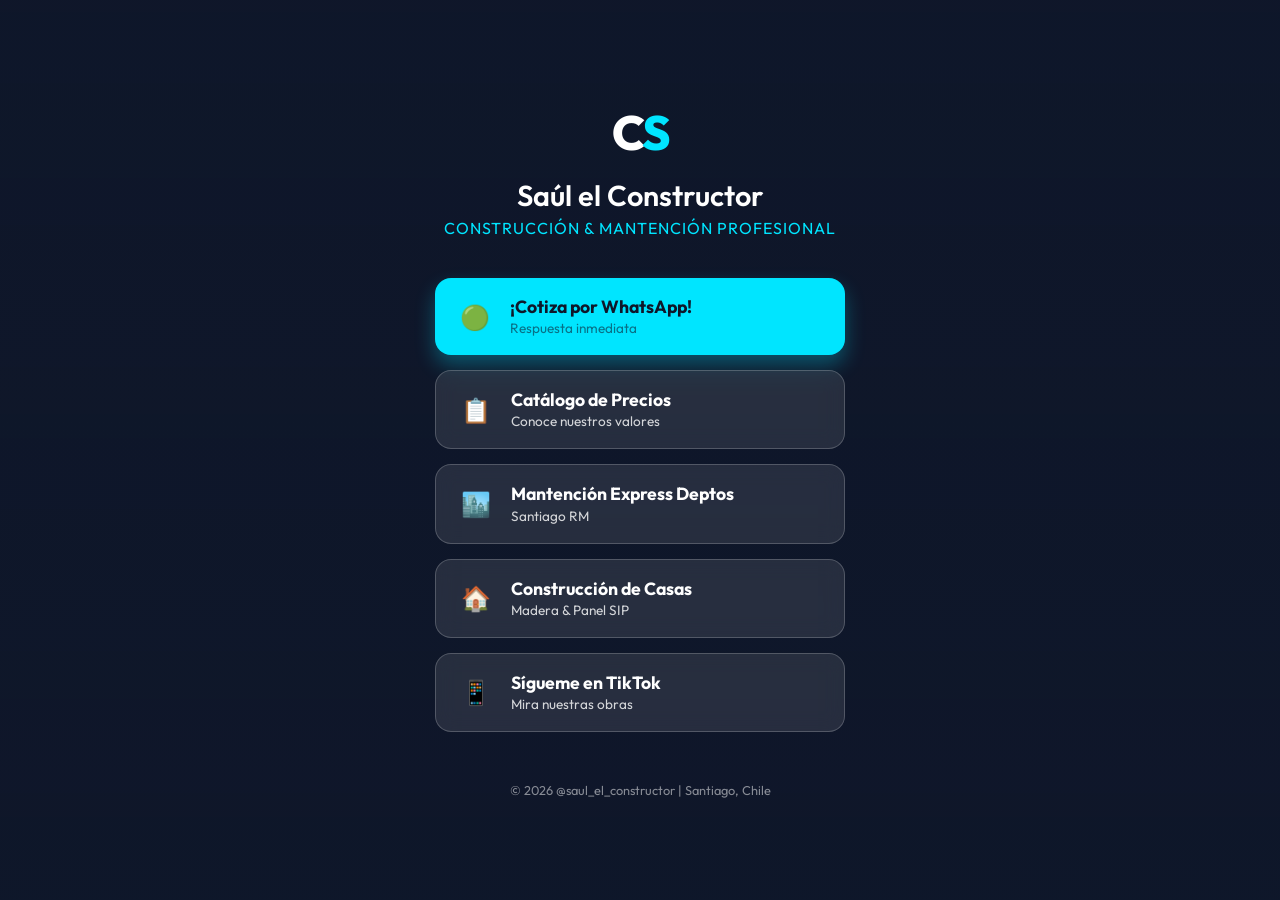
==== index.html @ 09e89e47 "Update: Digital Catalog integrated" ====
<!DOCTYPE html>
<html lang="es">
<head>
    <meta charset="UTF-8">
    <meta name="viewport" content="width=device-width, initial-scale=1.0">
    <title>Saúl el Constructor | Construcción & Mantención Santiago</title>
    <link rel="stylesheet" href="style.css">
    <link rel="preconnect" href="https://fonts.googleapis.com">
    <link rel="preconnect" href="https://fonts.gstatic.com" crossorigin>
    <link href="https://fonts.googleapis.com/css2?family=Outfit:wght@300;400;600&display=swap" rel="stylesheet">
    <meta name="description" content="Especialistas en construcción de casas, remodelaciones y mantención express en Santiago RM. Proyectos premium y garantizados.">
</head>
<body>
    <div class="background-overlay"></div>
    
    <div class="container">
        <header>
            <div class="logo">
                <span class="c">C</span><span class="s">S</span>
            </div>
            <h1>Saúl el Constructor</h1>
            <p class="tagline">Construcción & Mantención Profesional</p>
        </header>

        <main>
            <a href="javascript:void(0)" onclick="trackLead('Cotización General', '56942657719', 'Hola Saúl, vengo de Instagram y necesito una cotización inmediata.')" class="btn btn-primary animate-pop">
                <div class="icon">🟢</div>
                <div class="text">
                    <strong>¡Cotiza por WhatsApp!</strong>
                    <span>Respuesta inmediata</span>
                </div>
            </a>

            <a href="catalog.html" class="btn btn-glass">
                <div class="icon">📋</div>
                <div class="text">
                    <strong>Catálogo de Precios</strong>
                    <span>Conoce nuestros valores</span>
                </div>
            </a>

            <a href="javascript:void(0)" onclick="trackLead('Mantención Deptos', '56942657719', 'Hola Saúl, me interesa la Mantención Express para un departamento.')" class="btn btn-glass">
                <div class="icon">🏙️</div>
                <div class="text">
                    <strong>Mantención Express Deptos</strong>
                    <span>Santiago RM</span>
                </div>
            </a>

            <a href="javascript:void(0)" onclick="trackLead('Construcción Casas', '56942657719', 'Hola Saúl, quiero información sobre la construcción de casas.')" class="btn btn-glass">
                <div class="icon">🏠</div>
                <div class="text">
                    <strong>Construcción de Casas</strong>
                    <span>Madera & Panel SIP</span>
                </div>
            </a>

            <a href="https://www.tiktok.com/@constructorsaul" class="btn btn-glass">
                <div class="icon">📱</div>
                <div class="text">
                    <strong>Sígueme en TikTok</strong>
                    <span>Mira nuestras obras</span>
                </div>
            </a>
        </main>

        <footer>
            <p>&copy; 2026 @saul_el_constructor | Santiago, Chile</p>
        </footer>
    </div>

    <script>
        function trackLead(servicio, phone, message) {
            const webhookUrl = "https://saaul.app.n8n.cloud/webhook/lead-capture"; 
            const waUrl = `https://wa.me/${phone}?text=${encodeURIComponent(message)}`;
            
            // Enviamos el lead a n8n en segundo plano
            fetch(webhookUrl, {
                method: 'POST',
                mode: 'no-cors',
                headers: { 'Content-Type': 'application/json' },
                body: JSON.stringify({
                    servicio: servicio,
                    fecha: new Date().toISOString(),
                    origen: 'Instagram Bio'
                })
            });

            // Redirigimos a WhatsApp inmediatamente
            setTimeout(() => {
                window.location.href = waUrl;
            }, 100);
        }
    </script>
</body>
</html>
---- style.css ----
:root {
    --primary-color: #00e5ff;
    --bg-dark: #0f172a;
    --text-white: #ffffff;
    --glass-bg: rgba(255, 255, 255, 0.1);
    --glass-border: rgba(255, 255, 255, 0.2);
}

* {
    margin: 0;
    padding: 0;
    box-sizing: border-box;
}

body {
    font-family: 'Outfit', sans-serif;
    background-color: var(--bg-dark);
    color: var(--text-white);
    min-height: 100vh;
    display: flex;
    justify-content: center;
    align-items: center;
    overflow-x: hidden;
    background-image: url('https://images.unsplash.com/photo-1600585154340-be6161a56a0c?q=80&w=1000&auto=format&fit=crop');
    background-size: cover;
    background-position: center;
    background-attachment: fixed;
}

.background-overlay {
    position: fixed;
    top: 0;
    left: 0;
    width: 100%;
    height: 100%;
    background: linear-gradient(180deg, rgba(15, 23, 42, 0.8) 0%, rgba(15, 23, 42, 0.95) 100%);
    z-index: 0;
}

.container {
    position: relative;
    z-index: 1;
    width: 100%;
    max-width: 450px;
    padding: 40px 20px;
    text-align: center;
}

header {
    margin-bottom: 40px;
}

.logo {
    font-size: 3rem;
    font-weight: 800;
    letter-spacing: -2px;
    margin-bottom: 15px;
    display: inline-block;
}

.logo .c { color: var(--text-white); }
.logo .s { color: var(--primary-color); }

h1 {
    font-size: 1.8rem;
    font-weight: 600;
    margin-bottom: 5px;
}

.tagline {
    font-size: 1rem;
    color: var(--primary-color);
    letter-spacing: 1px;
    text-transform: uppercase;
    font-weight: 400;
}

main {
    display: flex;
    flex-direction: column;
    gap: 15px;
}

.btn {
    text-decoration: none;
    color: var(--text-white);
    padding: 18px 25px;
    border-radius: 16px;
    display: flex;
    align-items: center;
    gap: 20px;
    transition: all 0.3s cubic-bezier(0.4, 0, 0.2, 1);
    backdrop-filter: blur(10px);
    -webkit-backdrop-filter: blur(10px);
}

.btn-primary {
    background: var(--primary-color);
    color: var(--bg-dark);
    box-shadow: 0 10px 20px rgba(0, 229, 255, 0.3);
}

.btn-primary .text span {
    color: rgba(15, 23, 42, 0.7);
}

.btn-glass {
    background: var(--glass-bg);
    border: 1px solid var(--glass-border);
}

.btn:hover {
    transform: translateY(-3px);
    box-shadow: 0 15px 30px rgba(0, 0, 0, 0.3);
    border-color: var(--primary-color);
}

.icon {
    font-size: 1.5rem;
}

.text {
    text-align: left;
}

.text strong {
    display: block;
    font-size: 1.1rem;
    line-height: 1.2;
}

.text span {
    font-size: 0.85rem;
    opacity: 0.8;
}

footer {
    margin-top: 50px;
    font-size: 0.8rem;
    opacity: 0.5;
}

@keyframes pop {
    0% { transform: scale(1); }
    50% { transform: scale(1.05); }
    100% { transform: scale(1); }
}

.animate-pop {
    animation: pop 2s infinite ease-in-out;
}
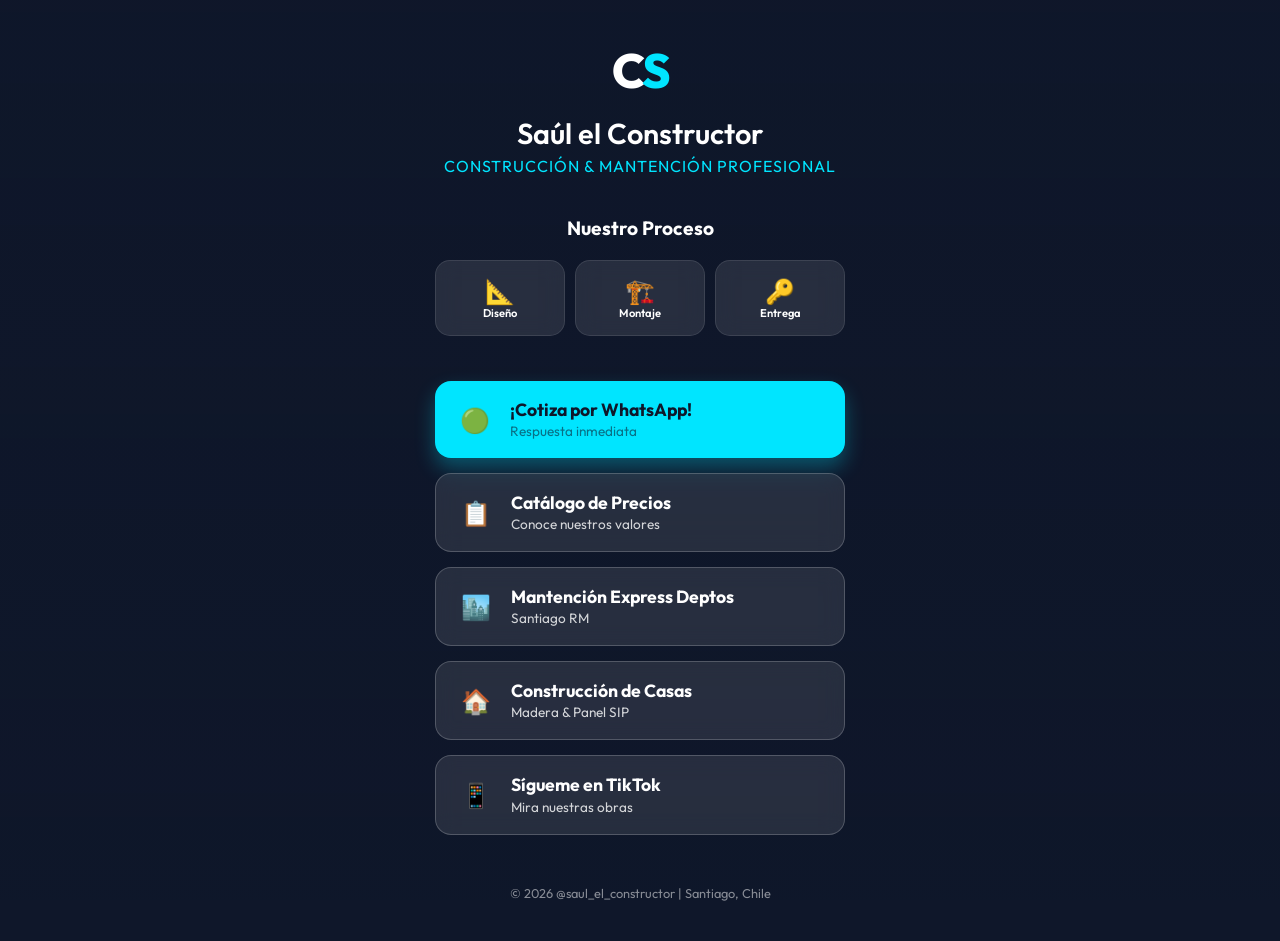
==== commit 13f00bb2: "Evolution: Process section added to Landing" ====
--- a/index.html
+++ b/index.html
@@ -23,6 +23,24 @@
         </header>
 
         <main>
+            <section class="process-section" style="margin-bottom: 30px;">
+                <h2 style="margin-bottom: 20px; font-size: 1.2rem; color: #fff;">Nuestro Proceso</h2>
+                <div class="process-grid" style="display: grid; grid-template-columns: repeat(3, 1fr); gap: 10px;">
+                    <div class="process-step" style="background: rgba(255, 255, 255, 0.1); padding: 15px; border-radius: 15px; border: 1px solid rgba(255, 255, 255, 0.1); backdrop-filter: blur(10px);">
+                        <div style="font-size: 1.5rem;">📐</div>
+                        <div style="font-size: 0.7rem; font-weight: 600; color: #fff;">Diseño</div>
+                    </div>
+                    <div class="process-step" style="background: rgba(255, 255, 255, 0.1); padding: 15px; border-radius: 15px; border: 1px solid rgba(255, 255, 255, 0.1); backdrop-filter: blur(10px);">
+                        <div style="font-size: 1.5rem;">🏗️</div>
+                        <div style="font-size: 0.7rem; font-weight: 600; color: #fff;">Montaje</div>
+                    </div>
+                    <div class="process-step" style="background: rgba(255, 255, 255, 0.1); padding: 15px; border-radius: 15px; border: 1px solid rgba(255, 255, 255, 0.1); backdrop-filter: blur(10px);">
+                        <div style="font-size: 1.5rem;">🔑</div>
+                        <div style="font-size: 0.7rem; font-weight: 600; color: #fff;">Entrega</div>
+                    </div>
+                </div>
+            </section>
+
             <a href="javascript:void(0)" onclick="trackLead('Cotización General', '56942657719', 'Hola Saúl, vengo de Instagram y necesito una cotización inmediata.')" class="btn btn-primary animate-pop">
                 <div class="icon">🟢</div>
                 <div class="text">
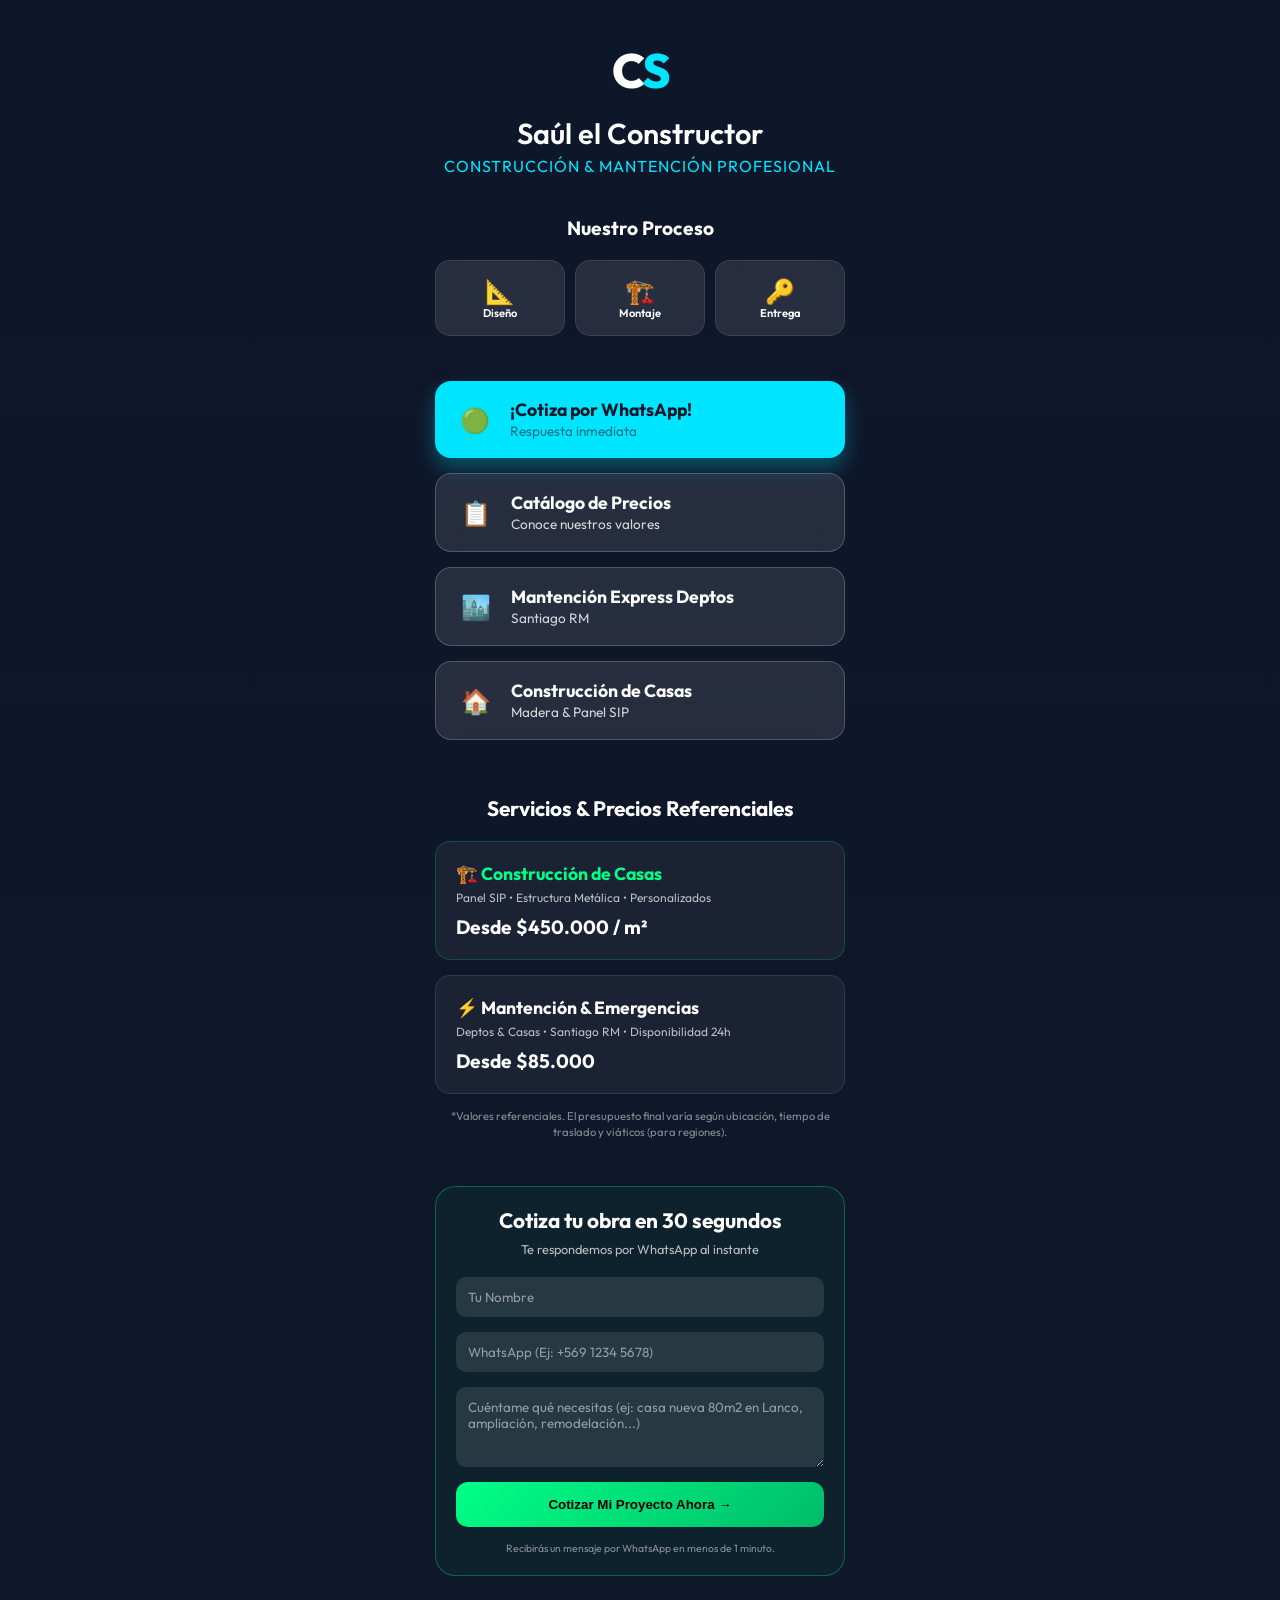
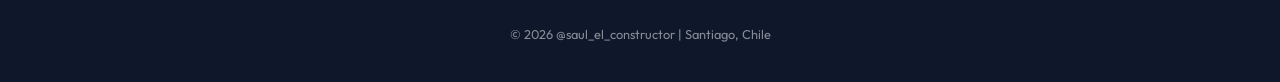
==== commit 6e151634: "Update main landing with pricing and materials" ====
--- a/index.html
+++ b/index.html
@@ -9,6 +9,26 @@
     <link rel="preconnect" href="https://fonts.gstatic.com" crossorigin>
     <link href="https://fonts.googleapis.com/css2?family=Outfit:wght@300;400;600&display=swap" rel="stylesheet">
     <meta name="description" content="Especialistas en construcción de casas, remodelaciones y mantención express en Santiago RM. Proyectos premium y garantizados.">
+    <style>
+        /* Mejoras visuales del formulario */
+        #lead-form input::placeholder,
+        #lead-form textarea::placeholder {
+            color: rgba(255, 255, 255, 0.5);
+        }
+        #lead-form input:focus,
+        #lead-form textarea:focus {
+            outline: 2px solid #00ff88;
+            background: rgba(255, 255, 255, 0.15) !important;
+        }
+        #lead-form button:hover:not(:disabled) {
+            transform: translateY(-2px);
+            box-shadow: 0 8px 20px rgba(0, 255, 136, 0.3);
+        }
+        #lead-form button:disabled {
+            opacity: 0.6;
+            cursor: not-allowed;
+        }
+    </style>
 </head>
 <body>
     <div class="background-overlay"></div>
@@ -73,14 +93,46 @@
                 </div>
             </a>
 
-            <a href="https://www.tiktok.com/@constructorsaul" class="btn btn-glass">
-                <div class="icon">📱</div>
-                <div class="text">
-                    <strong>Sígueme en TikTok</strong>
-                    <span>Mira nuestras obras</span>
-                </div>
-            </a>
+            <!-- Sección de Precios Referenciales -->
+            <section class="pricing-preview" style="margin-top: 40px; text-align: left;">
+                <h2 style="margin-bottom: 20px; font-size: 1.3rem; color: #fff; text-align: center;">Servicios & Precios Referenciales</h2>
+                
+                <div class="pricing-grid" style="display: grid; grid-template-columns: 1fr; gap: 15px;">
+                    <!-- Casas -->
+                    <div style="background: rgba(255, 255, 255, 0.05); padding: 20px; border-radius: 15px; border: 1px solid rgba(0, 255, 136, 0.2);">
+                        <h3 style="color: #00ff88; font-size: 1.1rem; margin-bottom: 5px;">🏗️ Construcción de Casas</h3>
+                        <p style="font-size: 0.75rem; color: rgba(255,255,255,0.7); margin-bottom: 10px;">Panel SIP • Estructura Metálica • Personalizados</p>
+                        <div style="font-size: 1.2rem; font-weight: 700; color: #fff;">Desde $450.000 / m²</div>
+                    </div>
+
+                    <!-- Mantenciones -->
+                    <div style="background: rgba(255, 255, 255, 0.05); padding: 20px; border-radius: 15px; border: 1px solid rgba(255, 255, 255, 0.1);">
+                        <h3 style="color: #fff; font-size: 1.1rem; margin-bottom: 5px;">⚡ Mantención & Emergencias</h3>
+                        <p style="font-size: 0.75rem; color: rgba(255,255,255,0.7); margin-bottom: 10px;">Deptos & Casas • Santiago RM • Disponibilidad 24h</p>
+                        <div style="font-size: 1.2rem; font-weight: 700; color: #fff;">Desde $85.000</div>
+                    </div>
+                </div>
+
+                <p style="font-size: 0.7rem; color: rgba(255,255,255,0.5); margin-top: 15px; text-align: center; line-height: 1.4;">
+                    *Valores referenciales. El presupuesto final varía según ubicación, tiempo de traslado y viáticos (para regiones).
+                </p>
+            </section>
+
+            <section class="contact-form-section" style="margin-top: 30px; padding: 20px; background: rgba(0, 255, 136, 0.05); border-radius: 20px; border: 1px solid rgba(0, 255, 136, 0.3);">
+                <h2 style="margin-bottom: 8px; font-size: 1.3rem; color: #fff; text-align: center;">Cotiza tu obra en 30 segundos</h2>
+                <p style="font-size: 0.8rem; color: rgba(255,255,255,0.7); text-align: center; margin-bottom: 20px;">Te respondemos por WhatsApp al instante</p>
+                <form id="lead-form" style="display: flex; flex-direction: column; gap: 15px;">
+                    <input type="text" id="nombre" placeholder="Tu Nombre" required style="padding: 12px; border-radius: 10px; border: none; background: rgba(255, 255, 255, 0.1); color: #fff; font-family: 'Outfit', sans-serif;">
+                    <input type="tel" id="telefono" placeholder="WhatsApp (Ej: +569 1234 5678)" required style="padding: 12px; border-radius: 10px; border: none; background: rgba(255, 255, 255, 0.1); color: #fff; font-family: 'Outfit', sans-serif;">
+                    <textarea id="mensaje" placeholder="Cuéntame qué necesitas (ej: casa nueva 80m2 en Lanco, ampliación, remodelación...)" required style="padding: 12px; border-radius: 10px; border: none; background: rgba(255, 255, 255, 0.1); color: #fff; font-family: 'Outfit', sans-serif; min-height: 80px;"></textarea>
+                    <button type="submit" style="padding: 15px; border-radius: 12px; border: none; background: linear-gradient(135deg, #00ff88 0%, #00bd68 100%); color: #000; font-weight: 600; cursor: pointer; transition: transform 0.2s, box-shadow 0.2s;">
+                        Cotizar Mi Proyecto Ahora →
+                    </button>
+                    <p style="font-size: 0.65rem; color: rgba(255,255,255,0.5); text-align: center;">Recibirás un mensaje por WhatsApp en menos de 1 minuto.</p>
+                </form>
+            </section>
         </main>
+
 
         <footer>
             <p>&copy; 2026 @saul_el_constructor | Santiago, Chile</p>
@@ -88,26 +140,111 @@
     </div>
 
     <script>
+        // ============================================
+        // FORMULARIO DE COTIZACIÓN (envía a n8n)
+        // ============================================
+        document.getElementById('lead-form').addEventListener('submit', async function(e) {
+            e.preventDefault();
+            const btn = e.target.querySelector('button');
+            const originalText = btn.innerText;
+            btn.innerText = 'Enviando...';
+            btn.disabled = true;
+
+            // Limpia el teléfono: deja solo números y normaliza al formato chileno
+            let tel = document.getElementById('telefono').value.replace(/\D/g, '');
+            if (tel.startsWith('9') && tel.length === 9) tel = '56' + tel;
+            if (tel.length === 8) tel = '569' + tel; // por si solo escriben los últimos 8
+
+            const nombre = document.getElementById('nombre').value.trim();
+            const mensaje = document.getElementById('mensaje').value.trim();
+
+            const formData = {
+                nombre: nombre,
+                telefono: tel,
+                mensaje: mensaje,
+                fecha: new Date().toISOString(),
+                origen: 'Landing Vercel - Formulario'
+            };
+
+            // Validación rápida del teléfono
+            if (tel.length < 11 || !tel.startsWith('56')) {
+                showFeedback('error', '⚠️ Revisa tu número de WhatsApp. Debe ser un celular chileno (9 dígitos después del 56).');
+                btn.innerText = originalText;
+                btn.disabled = false;
+                return;
+            }
+
+            try {
+                const response = await fetch('https://saaul.app.n8n.cloud/webhook/constructor-saul-lead', {
+                    method: 'POST',
+                    headers: { 'Content-Type': 'application/json' },
+                    body: JSON.stringify(formData)
+                });
+
+                if (response.ok) {
+                    showFeedback('success', '✅ ¡Listo ' + nombre + '! Revisa tu WhatsApp en los próximos 30 segundos.');
+                    e.target.reset();
+                } else {
+                    throw new Error('Server error');
+                }
+            } catch (error) {
+                showFeedback('error', '⚠️ Hubo un problema. Escríbenos directo al +569 4265 7719');
+            } finally {
+                btn.innerText = originalText;
+                btn.disabled = false;
+            }
+        });
+
+        // ============================================
+        // MENSAJE VISUAL DE FEEDBACK
+        // ============================================
+        function showFeedback(type, message) {
+            let box = document.getElementById('feedback-box');
+            if (!box) {
+                box = document.createElement('div');
+                box.id = 'feedback-box';
+                box.style.cssText = `
+                    position: fixed; top: 20px; left: 50%; transform: translateX(-50%);
+                    padding: 16px 24px; border-radius: 12px; font-family: 'Outfit', sans-serif;
+                    font-weight: 600; max-width: 90%; text-align: center; z-index: 9999;
+                    box-shadow: 0 10px 40px rgba(0,0,0,0.4); transition: opacity 0.3s;
+                    font-size: 0.95rem; line-height: 1.4;
+                `;
+                document.body.appendChild(box);
+            }
+            box.style.background = type === 'success' 
+                ? 'linear-gradient(135deg, #00ff88, #00bd68)' 
+                : '#ff5252';
+            box.style.color = type === 'success' ? '#000' : '#fff';
+            box.innerText = message;
+            box.style.opacity = '1';
+            setTimeout(() => { box.style.opacity = '0'; }, 6000);
+        }
+
+        // ============================================
+        // BOTONES DE WHATSAPP DIRECTO
+        // (Captura el lead Y abre WhatsApp)
+        // ============================================
         function trackLead(servicio, phone, message) {
-            const webhookUrl = "https://saaul.app.n8n.cloud/webhook/lead-capture"; 
             const waUrl = `https://wa.me/${phone}?text=${encodeURIComponent(message)}`;
             
-            // Enviamos el lead a n8n en segundo plano
-            fetch(webhookUrl, {
+            // Envía el lead a n8n al MISMO webhook con datos del botón
+            fetch('https://saaul.app.n8n.cloud/webhook/constructor-saul-lead', {
                 method: 'POST',
                 mode: 'no-cors',
                 headers: { 'Content-Type': 'application/json' },
                 body: JSON.stringify({
+                    nombre: 'Cliente Bio - ' + servicio,
+                    telefono: phone,
+                    mensaje: message,
                     servicio: servicio,
                     fecha: new Date().toISOString(),
-                    origen: 'Instagram Bio'
+                    origen: 'Botón Landing - ' + servicio
                 })
             });
 
-            // Redirigimos a WhatsApp inmediatamente
-            setTimeout(() => {
-                window.location.href = waUrl;
-            }, 100);
+            // Abre WhatsApp inmediatamente
+            setTimeout(() => { window.location.href = waUrl; }, 100);
         }
     </script>
 </body>
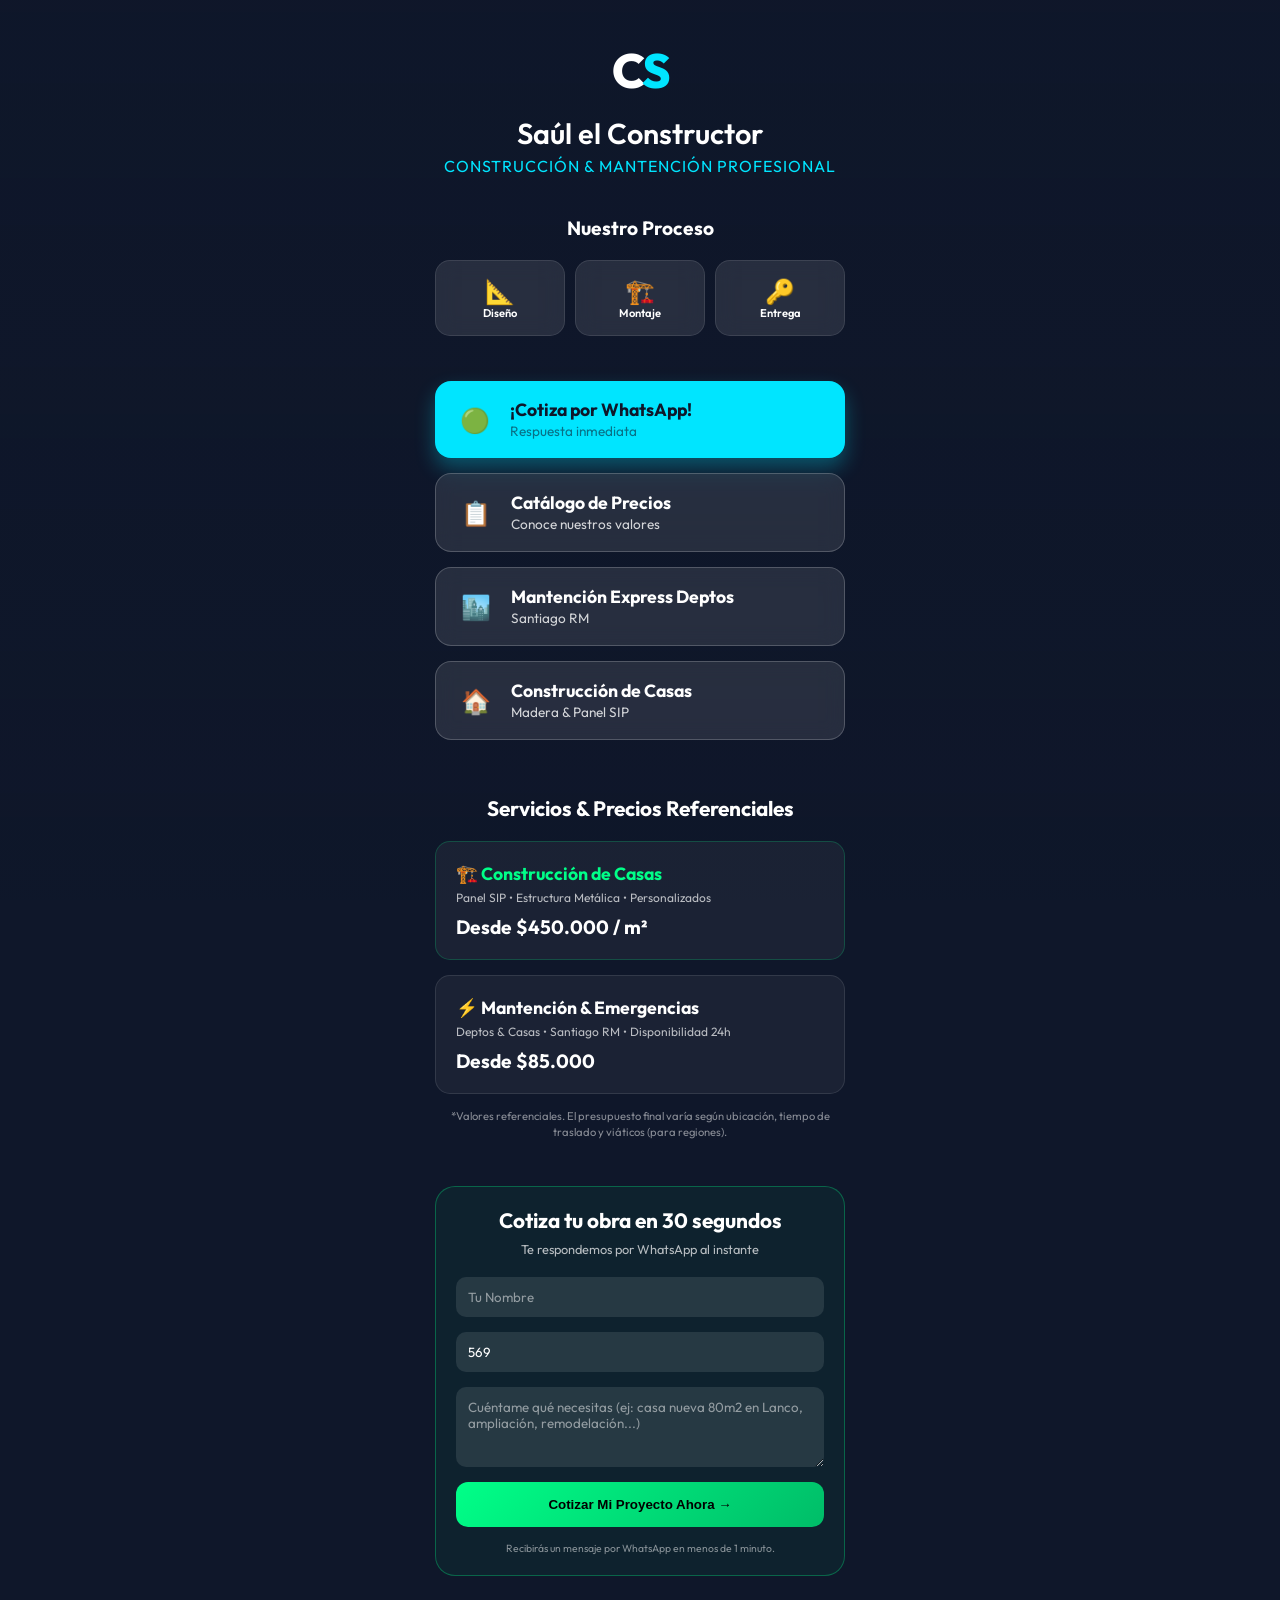
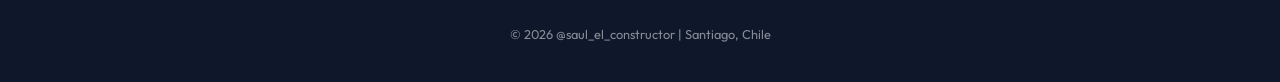
==== commit f1605ee7: "Add default 569 prefix to phone input in landing page" ====
--- a/index.html
+++ b/index.html
@@ -123,7 +123,7 @@
                 <p style="font-size: 0.8rem; color: rgba(255,255,255,0.7); text-align: center; margin-bottom: 20px;">Te respondemos por WhatsApp al instante</p>
                 <form id="lead-form" style="display: flex; flex-direction: column; gap: 15px;">
                     <input type="text" id="nombre" placeholder="Tu Nombre" required style="padding: 12px; border-radius: 10px; border: none; background: rgba(255, 255, 255, 0.1); color: #fff; font-family: 'Outfit', sans-serif;">
-                    <input type="tel" id="telefono" placeholder="WhatsApp (Ej: +569 1234 5678)" required style="padding: 12px; border-radius: 10px; border: none; background: rgba(255, 255, 255, 0.1); color: #fff; font-family: 'Outfit', sans-serif;">
+                    <input type="tel" id="telefono" value="569" placeholder="569 1234 5678" required style="padding: 12px; border-radius: 10px; border: none; background: rgba(255, 255, 255, 0.1); color: #fff; font-family: 'Outfit', sans-serif;">
                     <textarea id="mensaje" placeholder="Cuéntame qué necesitas (ej: casa nueva 80m2 en Lanco, ampliación, remodelación...)" required style="padding: 12px; border-radius: 10px; border: none; background: rgba(255, 255, 255, 0.1); color: #fff; font-family: 'Outfit', sans-serif; min-height: 80px;"></textarea>
                     <button type="submit" style="padding: 15px; border-radius: 12px; border: none; background: linear-gradient(135deg, #00ff88 0%, #00bd68 100%); color: #000; font-weight: 600; cursor: pointer; transition: transform 0.2s, box-shadow 0.2s;">
                         Cotizar Mi Proyecto Ahora →
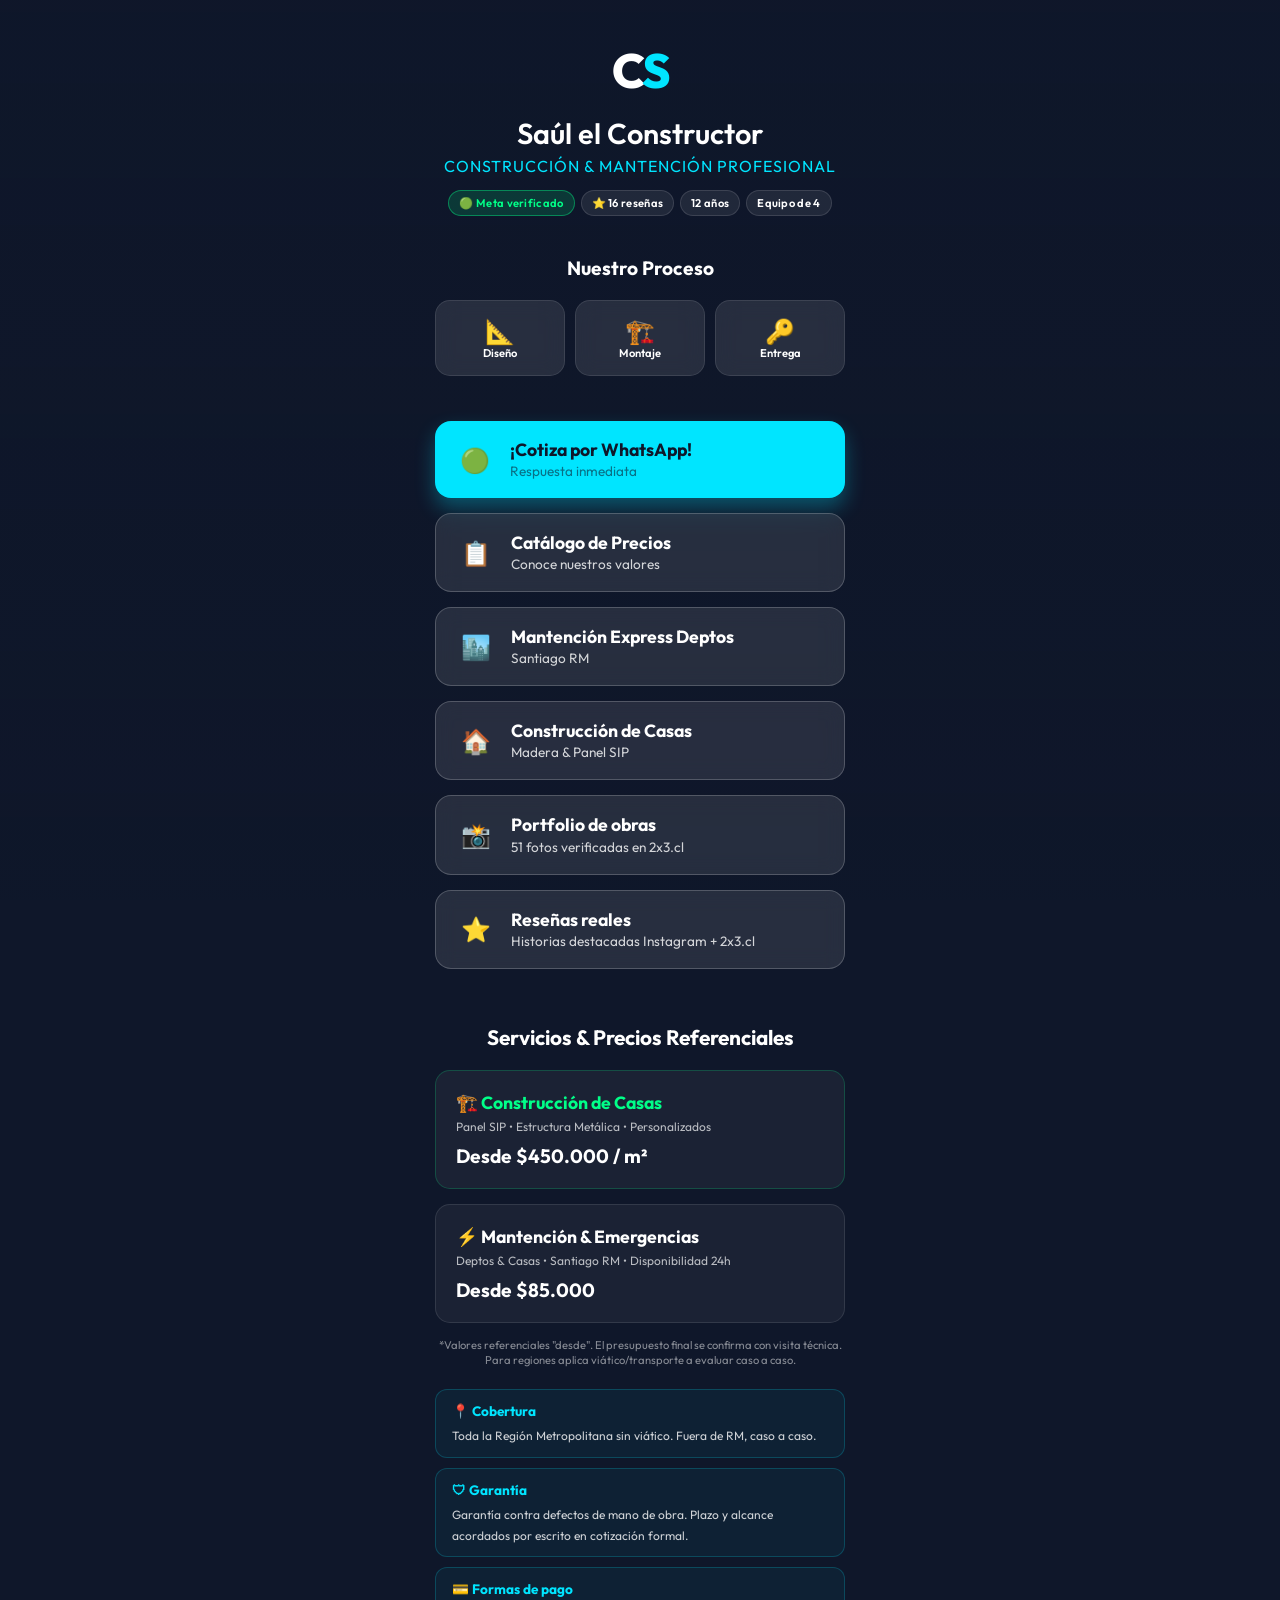
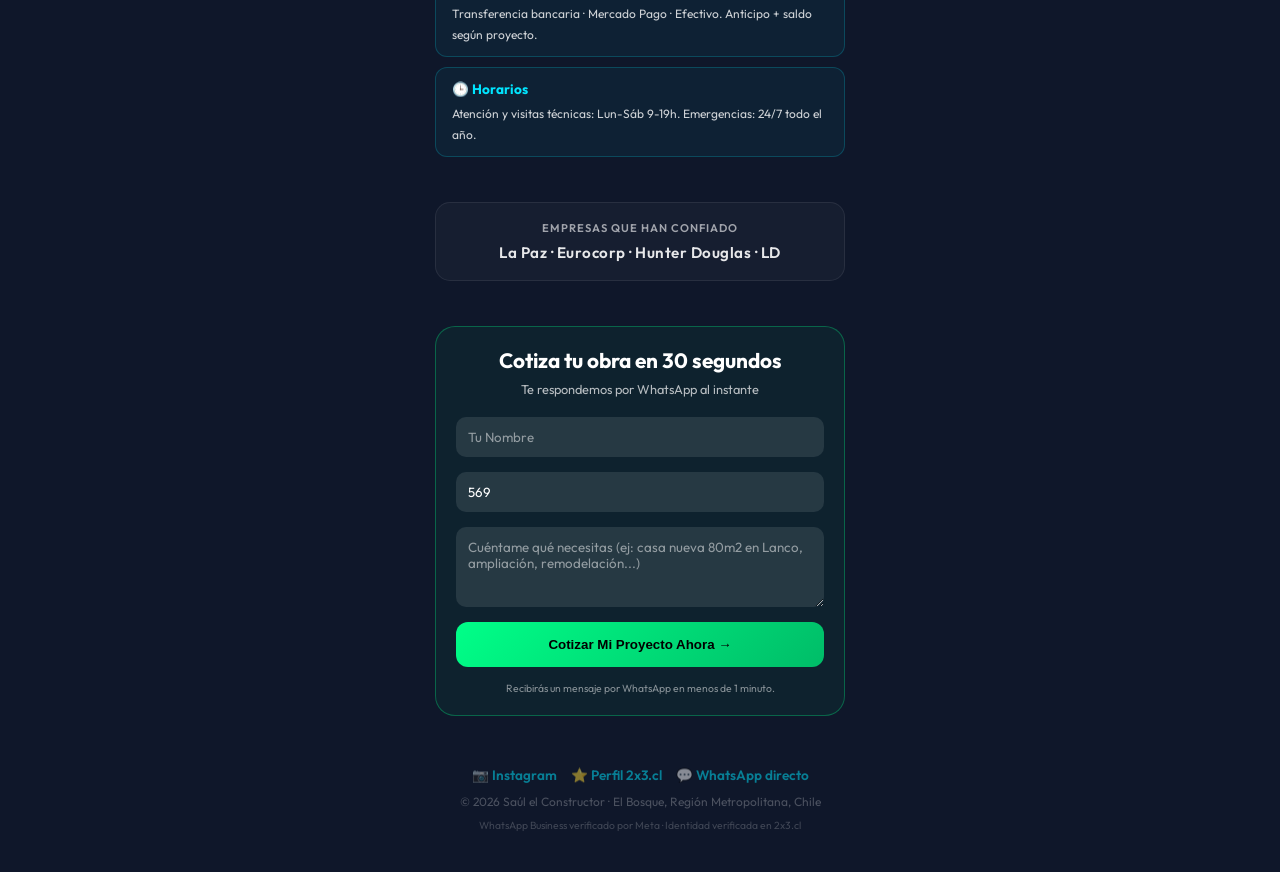
==== commit 14728d7a: "Upgrade landing: SEO completo + prueba social verificable + secciones de confianza SEO/Meta: - Title" ====
--- a/index.html
+++ b/index.html
@@ -3,12 +3,73 @@
 <head>
     <meta charset="UTF-8">
     <meta name="viewport" content="width=device-width, initial-scale=1.0">
-    <title>Saúl el Constructor | Construcción & Mantención Santiago</title>
+    <title>Saúl el Constructor | Construcción, Remodelación y Mantención 24/7 RM Chile</title>
+    <meta name="description" content="Construcción de casas (Panel SIP/Metálica desde $450.000/m²), remodelaciones (desde $1.500.000) y mantención express 24/7 (desde $85.000) en toda la Región Metropolitana. 12 años de experiencia, equipo de 4, WhatsApp verificado por Meta. 16 calificaciones positivas verificables.">
+    <meta name="keywords" content="constructora Santiago, Panel SIP Chile, remodelación baño cocina, mantención express RM, emergencias construcción 24 horas, Saúl el Constructor, El Bosque, San Bernardo">
+    <meta name="author" content="Saúl el Constructor">
+    <meta name="robots" content="index, follow">
+    <link rel="canonical" href="https://landing-bio-saul.vercel.app/">
+
+    <!-- Open Graph -->
+    <meta property="og:type" content="website">
+    <meta property="og:locale" content="es_CL">
+    <meta property="og:url" content="https://landing-bio-saul.vercel.app/">
+    <meta property="og:title" content="Saúl el Constructor | Construcción & Mantención RM Chile">
+    <meta property="og:description" content="Construcción Panel SIP/Metálica desde $450K/m², remodelaciones desde $1.5M, mantención 24/7 desde $85K. WhatsApp Business verificado Meta.">
+    <meta property="og:site_name" content="Saúl el Constructor">
+
+    <!-- Twitter -->
+    <meta name="twitter:card" content="summary_large_image">
+    <meta name="twitter:title" content="Saúl el Constructor | RM Chile">
+    <meta name="twitter:description" content="Construcción, remodelaciones y mantención express 24/7. 12 años experiencia, WhatsApp verificado Meta.">
+
+    <!-- Schema.org LocalBusiness -->
+    <script type="application/ld+json">
+    {
+      "@context": "https://schema.org",
+      "@type": "GeneralContractor",
+      "name": "Saúl el Constructor",
+      "description": "Construcción de casas (Panel SIP, Estructura Metálica), remodelaciones, ampliaciones, obras menores y mantención express 24/7 en Región Metropolitana de Chile.",
+      "url": "https://landing-bio-saul.vercel.app/",
+      "telephone": "+56942657719",
+      "image": "https://landing-bio-saul.vercel.app/",
+      "priceRange": "$$$",
+      "areaServed": [
+        {"@type": "AdministrativeArea", "name": "Región Metropolitana, Chile"}
+      ],
+      "address": {
+        "@type": "PostalAddress",
+        "addressLocality": "El Bosque",
+        "addressRegion": "Región Metropolitana",
+        "addressCountry": "CL"
+      },
+      "sameAs": [
+        "https://www.instagram.com/saul_el_constructor/",
+        "https://2x3.cl/profesional/ir-constructor"
+      ],
+      "aggregateRating": {
+        "@type": "AggregateRating",
+        "ratingValue": "4.9",
+        "reviewCount": "16",
+        "bestRating": "5",
+        "worstRating": "1"
+      },
+      "hasOfferCatalog": {
+        "@type": "OfferCatalog",
+        "name": "Servicios de Construcción",
+        "itemListElement": [
+          {"@type": "Offer", "itemOffered": {"@type": "Service", "name": "Construcción de casas Panel SIP/Metálica"}, "priceCurrency": "CLP", "price": "450000", "priceSpecification": {"@type": "UnitPriceSpecification", "unitText": "m²"}},
+          {"@type": "Offer", "itemOffered": {"@type": "Service", "name": "Remodelación integral"}, "priceCurrency": "CLP", "price": "1500000"},
+          {"@type": "Offer", "itemOffered": {"@type": "Service", "name": "Mantención express 24/7"}, "priceCurrency": "CLP", "price": "85000"}
+        ]
+      }
+    }
+    </script>
+
     <link rel="stylesheet" href="style.css">
     <link rel="preconnect" href="https://fonts.googleapis.com">
     <link rel="preconnect" href="https://fonts.gstatic.com" crossorigin>
     <link href="https://fonts.googleapis.com/css2?family=Outfit:wght@300;400;600&display=swap" rel="stylesheet">
-    <meta name="description" content="Especialistas en construcción de casas, remodelaciones y mantención express en Santiago RM. Proyectos premium y garantizados.">
     <style>
         /* Mejoras visuales del formulario */
         #lead-form input::placeholder,
@@ -40,6 +101,12 @@
             </div>
             <h1>Saúl el Constructor</h1>
             <p class="tagline">Construcción & Mantención Profesional</p>
+            <div class="trust-row">
+                <span class="trust-chip meta-chip" title="WhatsApp Business verificado por Meta">🟢 Meta verificado</span>
+                <span class="trust-chip">⭐ 16 reseñas</span>
+                <span class="trust-chip">12 años</span>
+                <span class="trust-chip">Equipo de 4</span>
+            </div>
         </header>
 
         <main>
@@ -69,7 +136,7 @@
                 </div>
             </a>
 
-            <a href="catalog.html" class="btn btn-glass">
+            <a href="catalog.html" onclick="trackLead('Catálogo de Precios', '56942657719', 'Hola Saúl, me interesa ver el catálogo de precios.')" class="btn btn-glass">
                 <div class="icon">📋</div>
                 <div class="text">
                     <strong>Catálogo de Precios</strong>
@@ -90,6 +157,22 @@
                 <div class="text">
                     <strong>Construcción de Casas</strong>
                     <span>Madera & Panel SIP</span>
+                </div>
+            </a>
+
+            <a href="https://2x3.cl/profesional/ir-constructor" target="_blank" rel="noopener" class="btn btn-glass">
+                <div class="icon">📸</div>
+                <div class="text">
+                    <strong>Portfolio de obras</strong>
+                    <span>51 fotos verificadas en 2x3.cl</span>
+                </div>
+            </a>
+
+            <a href="https://www.instagram.com/saul_el_constructor/" target="_blank" rel="noopener" class="btn btn-glass">
+                <div class="icon">⭐</div>
+                <div class="text">
+                    <strong>Reseñas reales</strong>
+                    <span>Historias destacadas Instagram + 2x3.cl</span>
                 </div>
             </a>
 
@@ -114,7 +197,33 @@
                 </div>
 
                 <p style="font-size: 0.7rem; color: rgba(255,255,255,0.5); margin-top: 15px; text-align: center; line-height: 1.4;">
-                    *Valores referenciales. El presupuesto final varía según ubicación, tiempo de traslado y viáticos (para regiones).
+                    *Valores referenciales "desde". El presupuesto final se confirma con visita técnica. Para regiones aplica viático/transporte a evaluar caso a caso.
+                </p>
+
+                <div class="extras-band" style="margin-top: 20px; display: grid; grid-template-columns: 1fr; gap: 10px;">
+                    <div class="extra-row" style="background: rgba(0, 229, 255, 0.05); border: 1px solid rgba(0, 229, 255, 0.2); border-radius: 12px; padding: 12px 16px;">
+                        <strong style="display: block; font-size: 0.85rem; color: #00e5ff; margin-bottom: 4px;">📍 Cobertura</strong>
+                        <span style="font-size: 0.75rem; color: rgba(255,255,255,0.8); line-height: 1.4;">Toda la Región Metropolitana sin viático. Fuera de RM, caso a caso.</span>
+                    </div>
+                    <div class="extra-row" style="background: rgba(0, 229, 255, 0.05); border: 1px solid rgba(0, 229, 255, 0.2); border-radius: 12px; padding: 12px 16px;">
+                        <strong style="display: block; font-size: 0.85rem; color: #00e5ff; margin-bottom: 4px;">🛡 Garantía</strong>
+                        <span style="font-size: 0.75rem; color: rgba(255,255,255,0.8); line-height: 1.4;">Garantía contra defectos de mano de obra. Plazo y alcance acordados por escrito en cotización formal.</span>
+                    </div>
+                    <div class="extra-row" style="background: rgba(0, 229, 255, 0.05); border: 1px solid rgba(0, 229, 255, 0.2); border-radius: 12px; padding: 12px 16px;">
+                        <strong style="display: block; font-size: 0.85rem; color: #00e5ff; margin-bottom: 4px;">💳 Formas de pago</strong>
+                        <span style="font-size: 0.75rem; color: rgba(255,255,255,0.8); line-height: 1.4;">Transferencia bancaria · Mercado Pago · Efectivo. Anticipo + saldo según proyecto.</span>
+                    </div>
+                    <div class="extra-row" style="background: rgba(0, 229, 255, 0.05); border: 1px solid rgba(0, 229, 255, 0.2); border-radius: 12px; padding: 12px 16px;">
+                        <strong style="display: block; font-size: 0.85rem; color: #00e5ff; margin-bottom: 4px;">🕒 Horarios</strong>
+                        <span style="font-size: 0.75rem; color: rgba(255,255,255,0.8); line-height: 1.4;">Atención y visitas técnicas: Lun-Sáb 9-19h. Emergencias: 24/7 todo el año.</span>
+                    </div>
+                </div>
+            </section>
+
+            <section class="clients-band" style="margin-top: 30px; padding: 18px; background: rgba(255,255,255,0.03); border-radius: 15px; border: 1px solid rgba(255,255,255,0.08);">
+                <p style="font-size: 0.7rem; color: rgba(255,255,255,0.6); margin-bottom: 8px; text-align: center; text-transform: uppercase; letter-spacing: 1px; font-weight: 600;">Empresas que han confiado</p>
+                <p style="font-size: 0.95rem; color: rgba(255,255,255,0.9); text-align: center; font-weight: 600; letter-spacing: 0.5px;">
+                    La Paz · Eurocorp · Hunter Douglas · LD
                 </p>
             </section>
 
@@ -134,8 +243,22 @@
         </main>
 
 
-        <footer>
-            <p>&copy; 2026 @saul_el_constructor | Santiago, Chile</p>
+        <footer style="margin-top: 50px;">
+            <div style="display: flex; flex-direction: column; gap: 10px; align-items: center;">
+                <div class="footer-links" style="display: flex; gap: 14px; align-items: center; flex-wrap: wrap; justify-content: center;">
+                    <a href="https://www.instagram.com/saul_el_constructor/" target="_blank" rel="noopener" style="color: #00e5ff; text-decoration: none; font-size: 0.85rem; font-weight: 600;">
+                        📷 Instagram
+                    </a>
+                    <a href="https://2x3.cl/profesional/ir-constructor" target="_blank" rel="noopener" style="color: #00e5ff; text-decoration: none; font-size: 0.85rem; font-weight: 600;">
+                        ⭐ Perfil 2x3.cl
+                    </a>
+                    <a href="https://wa.me/56942657719" target="_blank" rel="noopener" style="color: #00e5ff; text-decoration: none; font-size: 0.85rem; font-weight: 600;">
+                        💬 WhatsApp directo
+                    </a>
+                </div>
+                <p style="font-size: 0.75rem; opacity: 0.5; margin: 0;">&copy; 2026 Saúl el Constructor · El Bosque, Región Metropolitana, Chile</p>
+                <p style="font-size: 0.65rem; opacity: 0.4; margin: 0;">WhatsApp Business verificado por Meta · Identidad verificada en 2x3.cl</p>
+            </div>
         </footer>
     </div>
 
--- a/style.css
+++ b/style.css
@@ -75,6 +75,34 @@
     font-weight: 400;
 }
 
+.trust-row {
+    display: flex;
+    flex-wrap: wrap;
+    gap: 6px;
+    justify-content: center;
+    margin-top: 14px;
+}
+
+.trust-chip {
+    display: inline-flex;
+    align-items: center;
+    gap: 4px;
+    padding: 5px 10px;
+    border-radius: 999px;
+    background: rgba(255, 255, 255, 0.08);
+    border: 1px solid rgba(255, 255, 255, 0.12);
+    color: #fff;
+    font-size: 0.7rem;
+    font-weight: 600;
+    letter-spacing: 0.3px;
+}
+
+.trust-chip.meta-chip {
+    background: rgba(0, 255, 136, 0.15);
+    border-color: rgba(0, 255, 136, 0.4);
+    color: #00ff88;
+}
+
 main {
     display: flex;
     flex-direction: column;
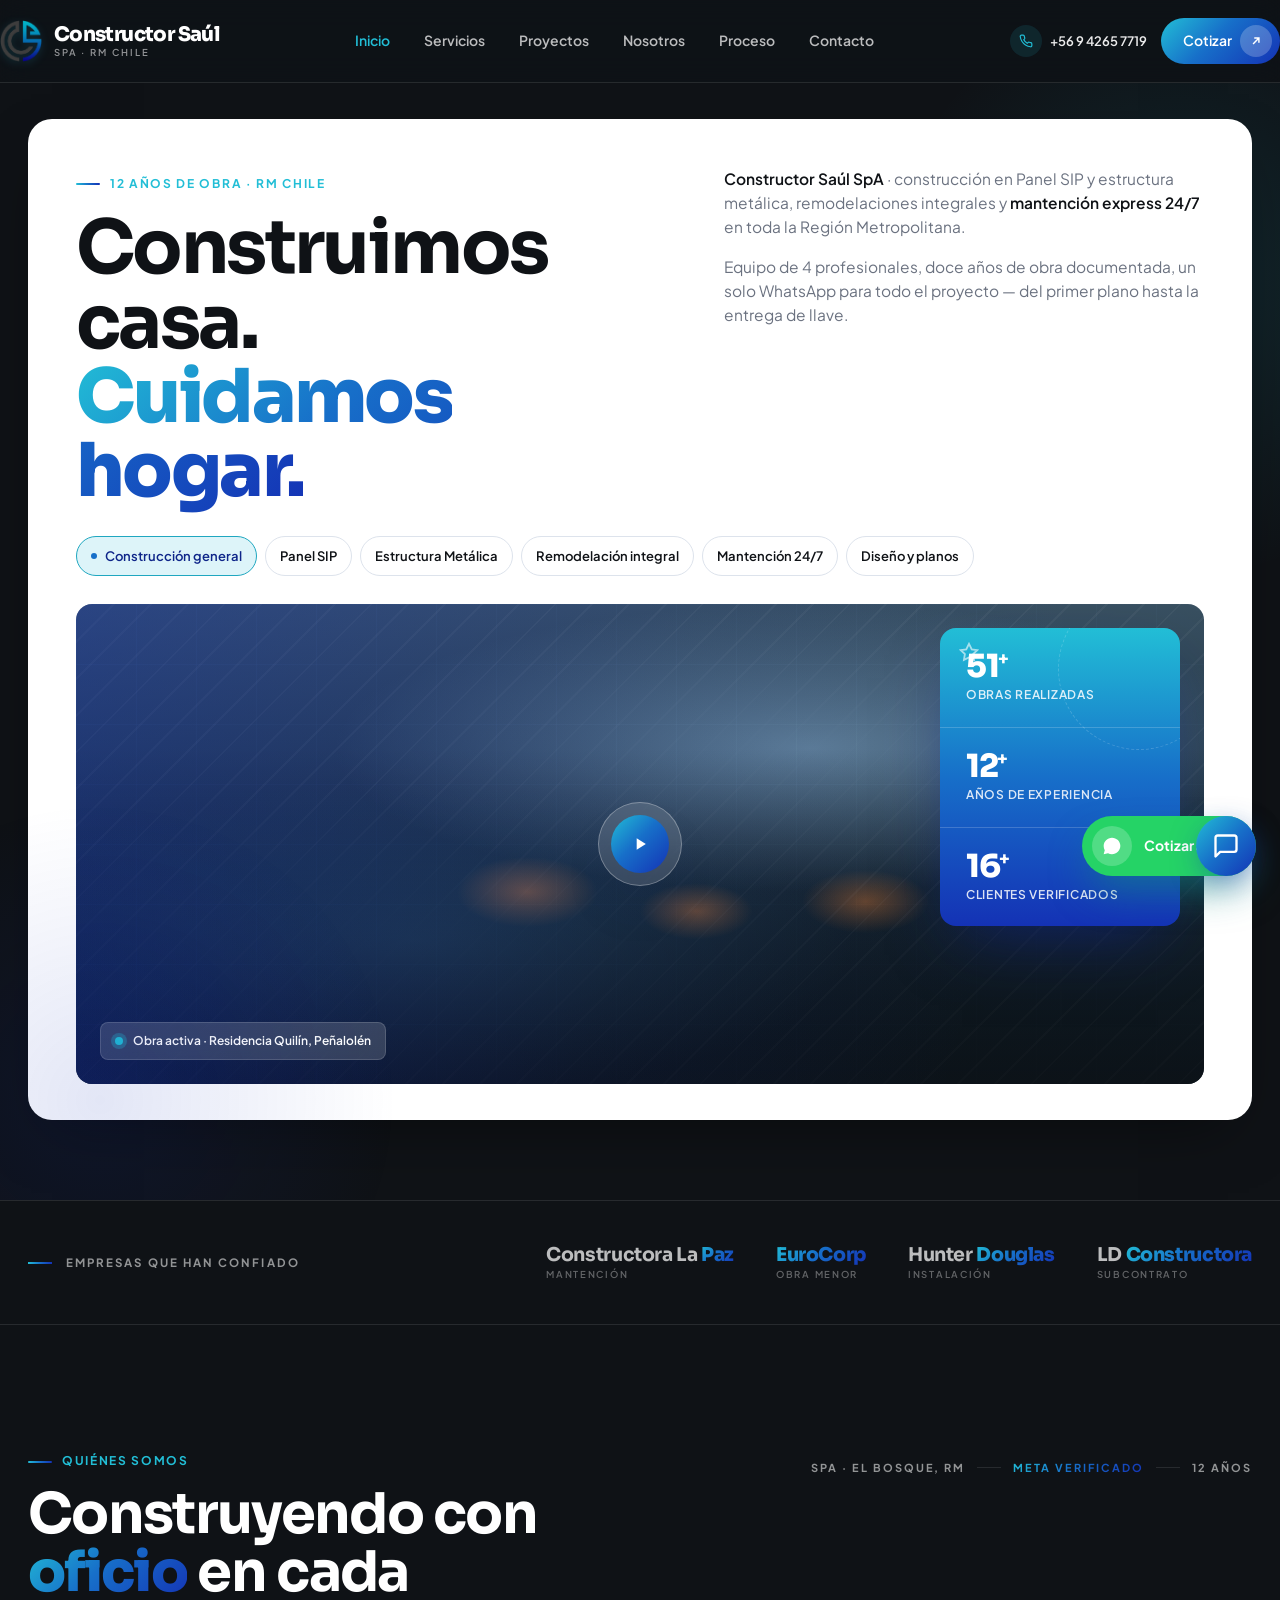
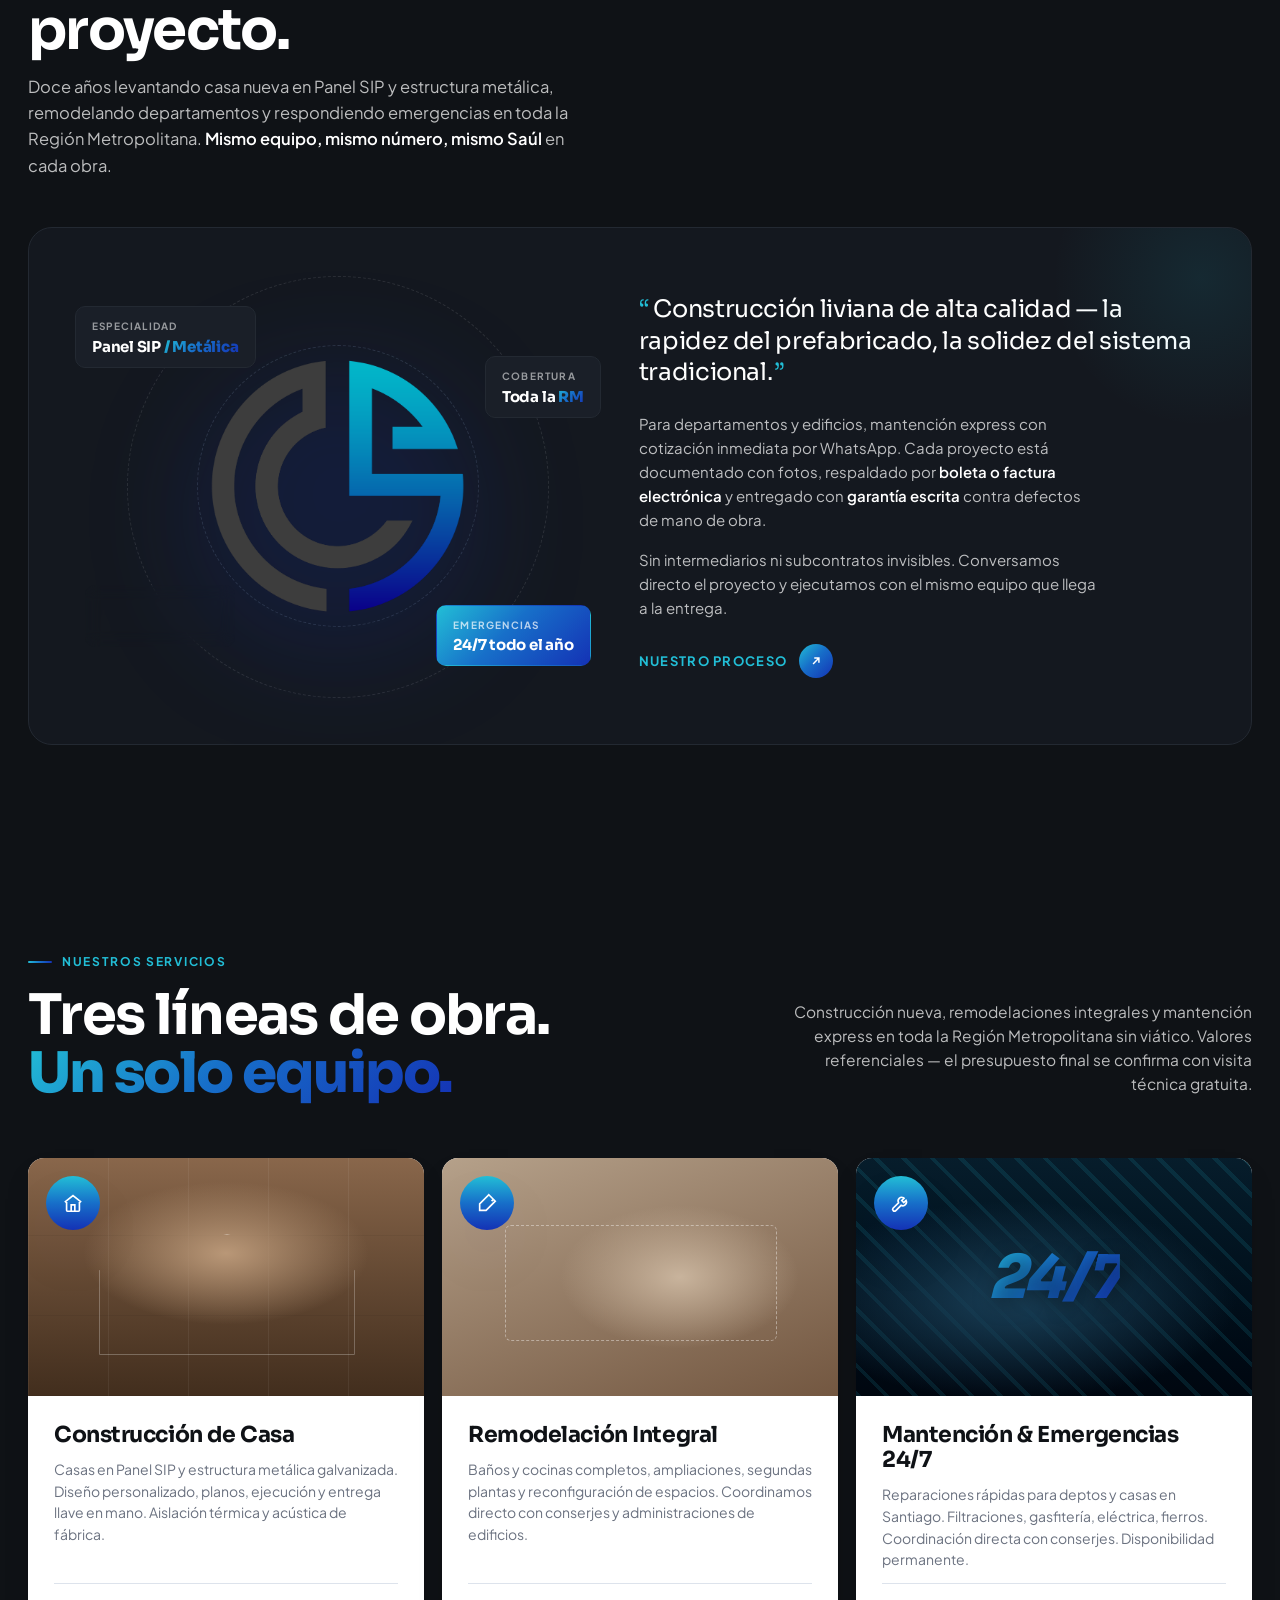
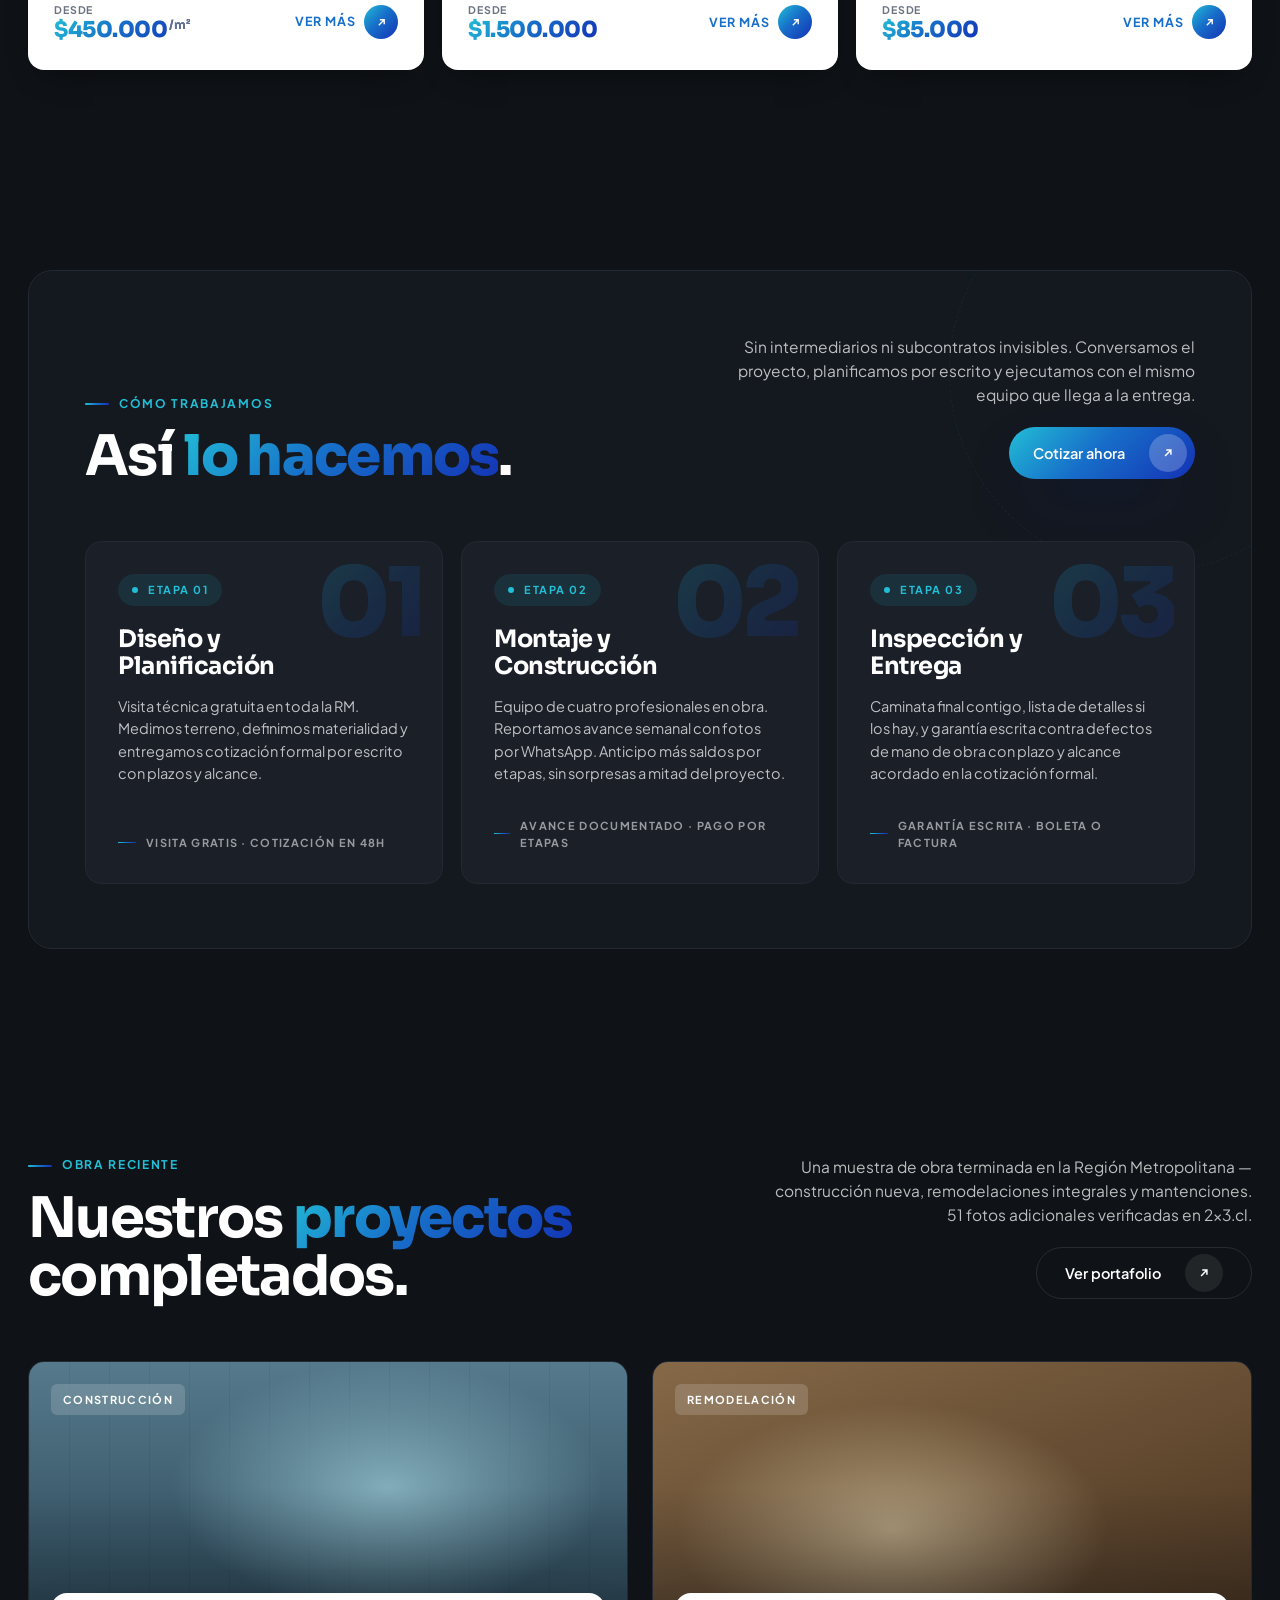
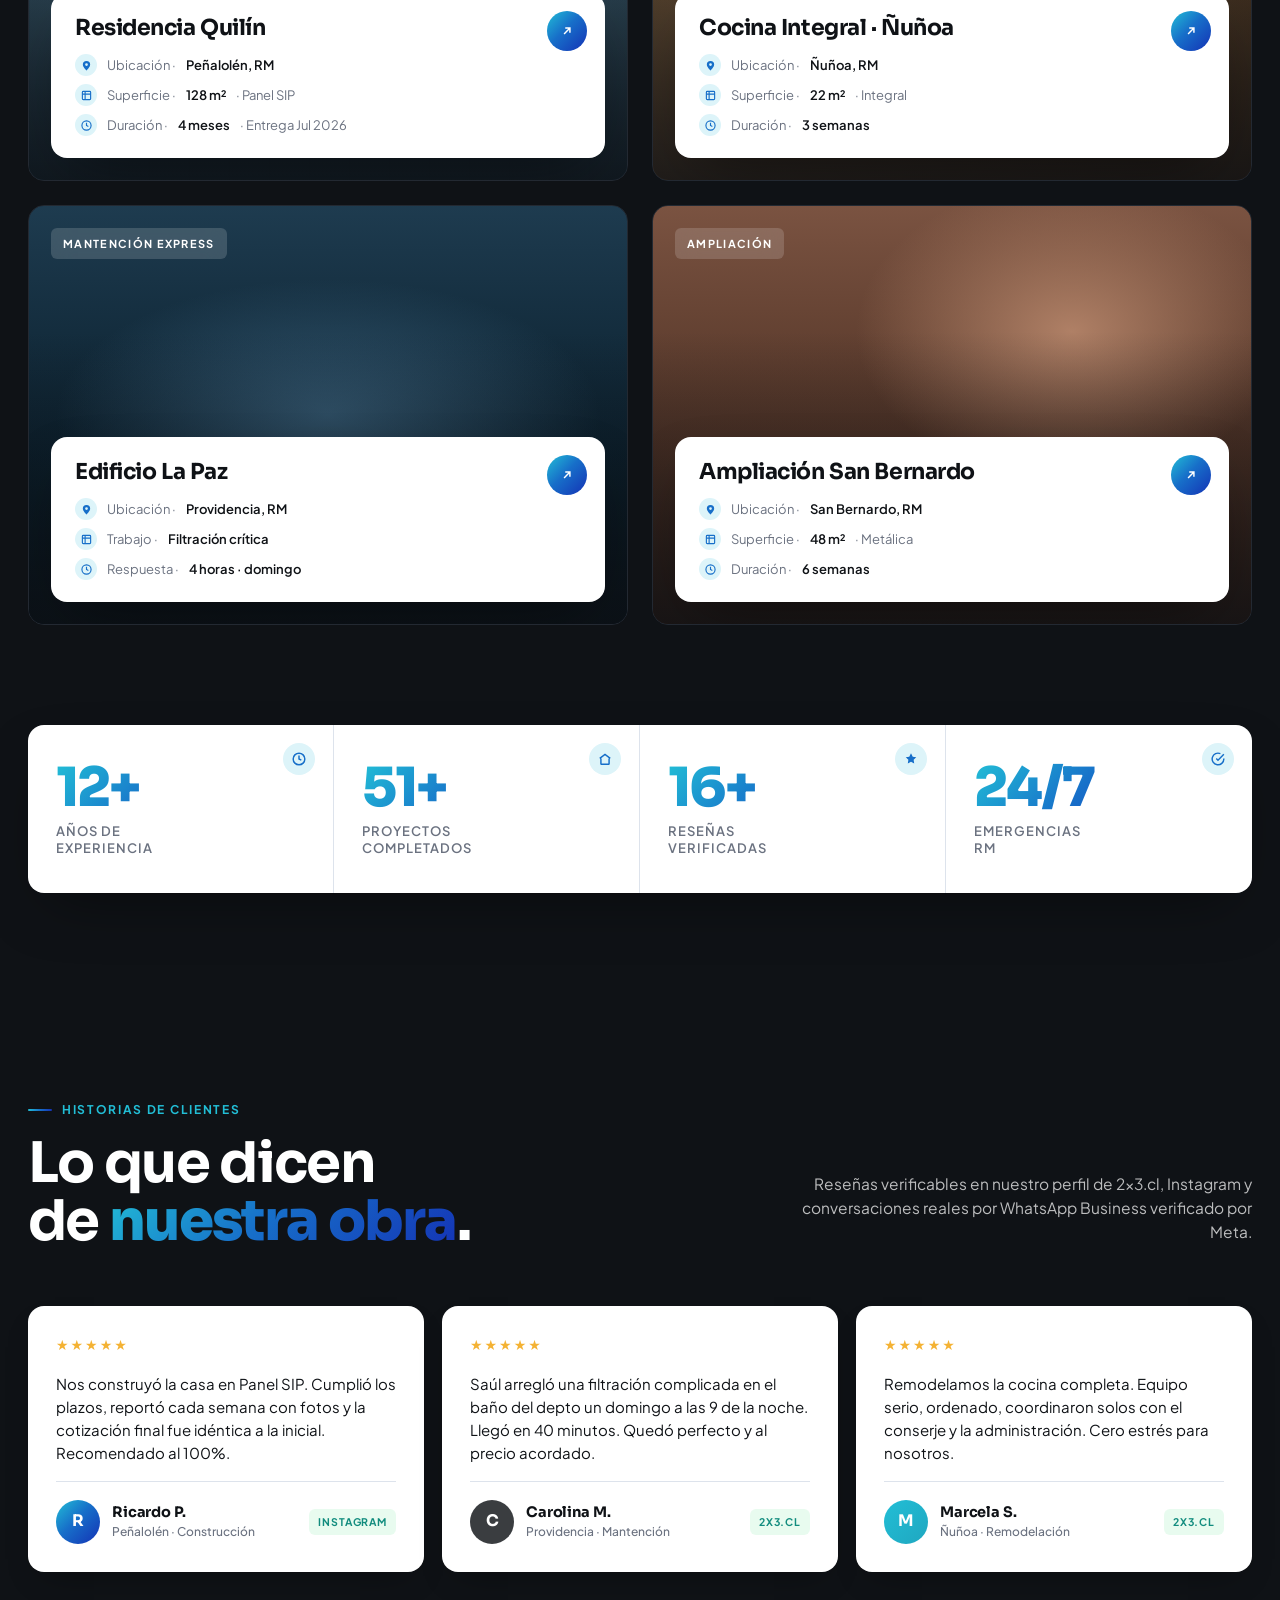
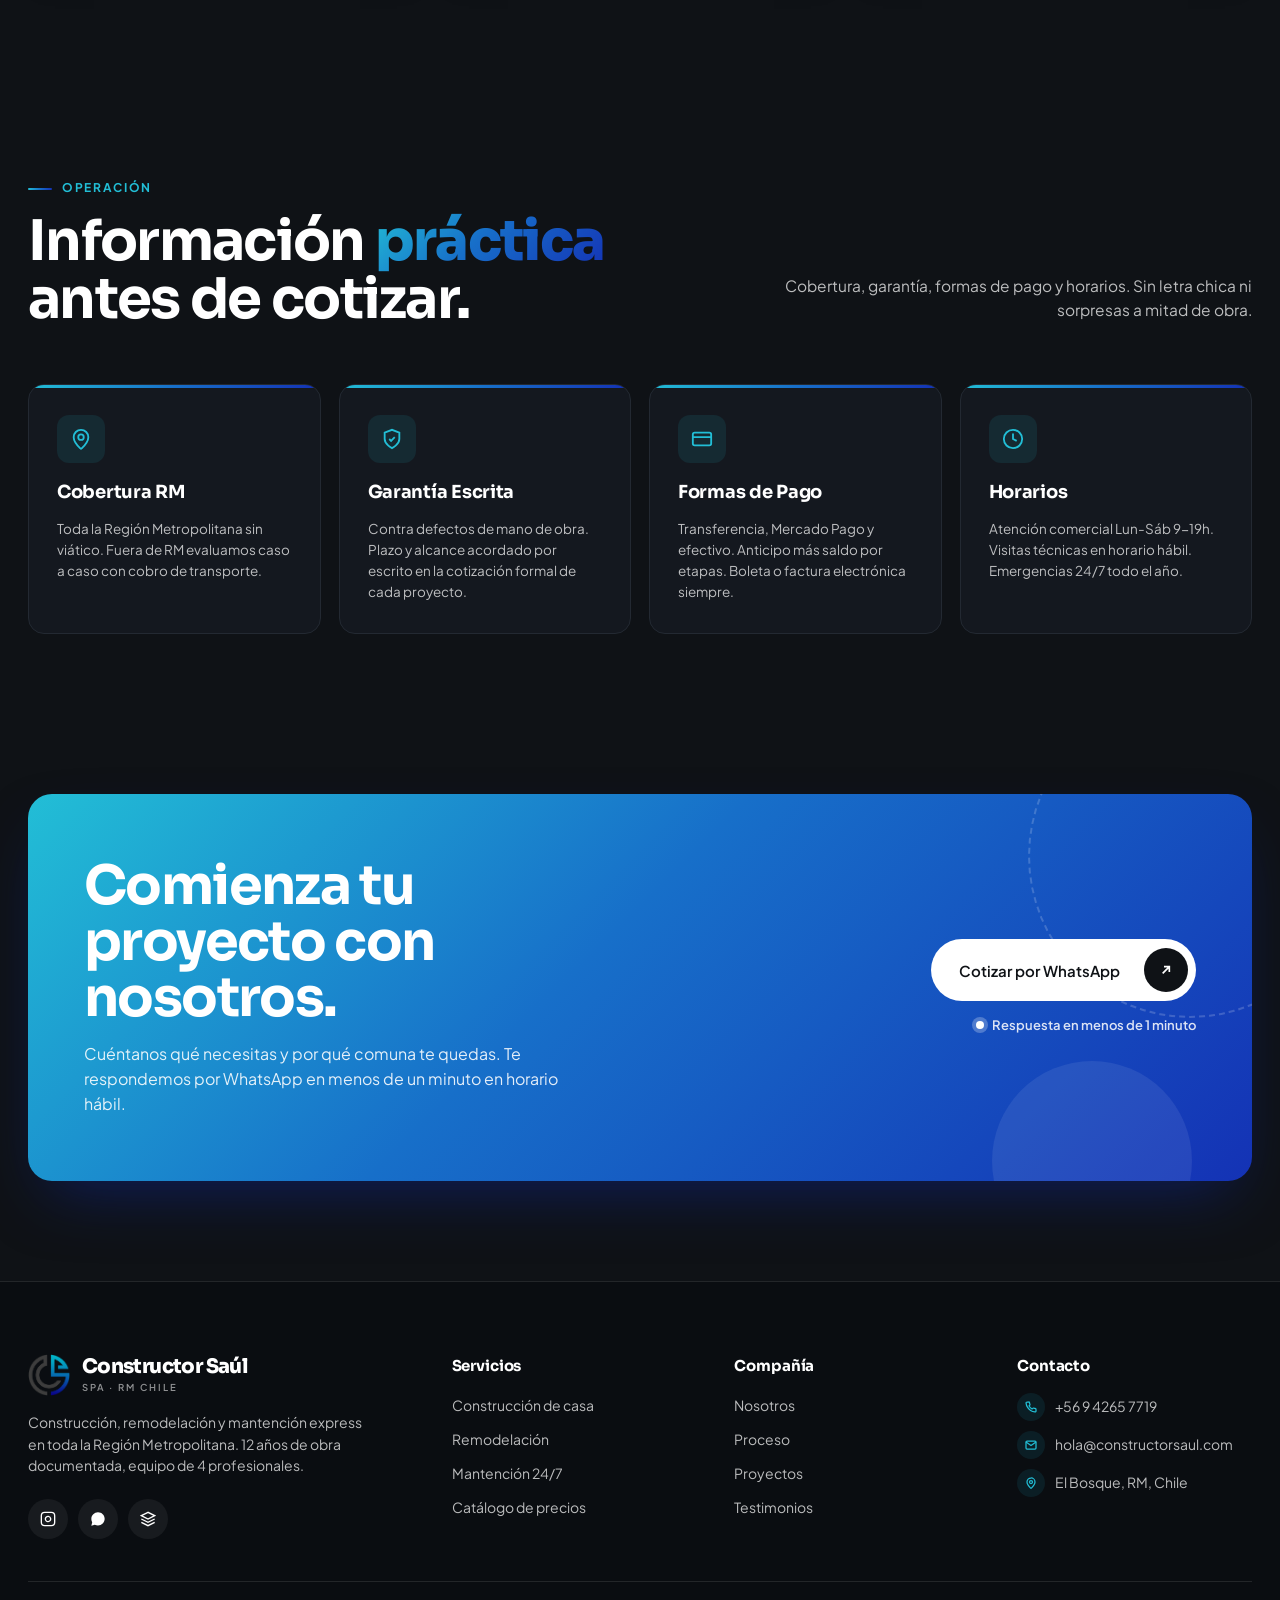
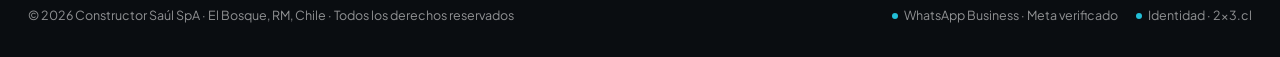
==== commit 9422be1a: "Deploy landing v3 + chat widget IA integrado. Co-Authored-By: Claude Sonnet 4.6 <noreply@anthropic.c" ====
--- a/index.html
+++ b/index.html
@@ -1,374 +1,214 @@
-<!DOCTYPE html>
-<html lang="es">
+﻿<!DOCTYPE html>
+<html>
 <head>
-    <meta charset="UTF-8">
-    <meta name="viewport" content="width=device-width, initial-scale=1.0">
-    <title>Saúl el Constructor | Construcción, Remodelación y Mantención 24/7 RM Chile</title>
-    <meta name="description" content="Construcción de casas (Panel SIP/Metálica desde $450.000/m²), remodelaciones (desde $1.500.000) y mantención express 24/7 (desde $85.000) en toda la Región Metropolitana. 12 años de experiencia, equipo de 4, WhatsApp verificado por Meta. 16 calificaciones positivas verificables.">
-    <meta name="keywords" content="constructora Santiago, Panel SIP Chile, remodelación baño cocina, mantención express RM, emergencias construcción 24 horas, Saúl el Constructor, El Bosque, San Bernardo">
-    <meta name="author" content="Saúl el Constructor">
-    <meta name="robots" content="index, follow">
-    <link rel="canonical" href="https://landing-bio-saul.vercel.app/">
-
-    <!-- Open Graph -->
-    <meta property="og:type" content="website">
-    <meta property="og:locale" content="es_CL">
-    <meta property="og:url" content="https://landing-bio-saul.vercel.app/">
-    <meta property="og:title" content="Saúl el Constructor | Construcción & Mantención RM Chile">
-    <meta property="og:description" content="Construcción Panel SIP/Metálica desde $450K/m², remodelaciones desde $1.5M, mantención 24/7 desde $85K. WhatsApp Business verificado Meta.">
-    <meta property="og:site_name" content="Saúl el Constructor">
-
-    <!-- Twitter -->
-    <meta name="twitter:card" content="summary_large_image">
-    <meta name="twitter:title" content="Saúl el Constructor | RM Chile">
-    <meta name="twitter:description" content="Construcción, remodelaciones y mantención express 24/7. 12 años experiencia, WhatsApp verificado Meta.">
-
-    <!-- Schema.org LocalBusiness -->
-    <script type="application/ld+json">
-    {
-      "@context": "https://schema.org",
-      "@type": "GeneralContractor",
-      "name": "Saúl el Constructor",
-      "description": "Construcción de casas (Panel SIP, Estructura Metálica), remodelaciones, ampliaciones, obras menores y mantención express 24/7 en Región Metropolitana de Chile.",
-      "url": "https://landing-bio-saul.vercel.app/",
-      "telephone": "+56942657719",
-      "image": "https://landing-bio-saul.vercel.app/",
-      "priceRange": "$$$",
-      "areaServed": [
-        {"@type": "AdministrativeArea", "name": "Región Metropolitana, Chile"}
-      ],
-      "address": {
-        "@type": "PostalAddress",
-        "addressLocality": "El Bosque",
-        "addressRegion": "Región Metropolitana",
-        "addressCountry": "CL"
-      },
-      "sameAs": [
-        "https://www.instagram.com/saul_el_constructor/",
-        "https://2x3.cl/profesional/ir-constructor"
-      ],
-      "aggregateRating": {
-        "@type": "AggregateRating",
-        "ratingValue": "4.9",
-        "reviewCount": "16",
-        "bestRating": "5",
-        "worstRating": "1"
-      },
-      "hasOfferCatalog": {
-        "@type": "OfferCatalog",
-        "name": "Servicios de Construcción",
-        "itemListElement": [
-          {"@type": "Offer", "itemOffered": {"@type": "Service", "name": "Construcción de casas Panel SIP/Metálica"}, "priceCurrency": "CLP", "price": "450000", "priceSpecification": {"@type": "UnitPriceSpecification", "unitText": "m²"}},
-          {"@type": "Offer", "itemOffered": {"@type": "Service", "name": "Remodelación integral"}, "priceCurrency": "CLP", "price": "1500000"},
-          {"@type": "Offer", "itemOffered": {"@type": "Service", "name": "Mantención express 24/7"}, "priceCurrency": "CLP", "price": "85000"}
-        ]
-      }
-    }
-    </script>
-
-    <link rel="stylesheet" href="style.css">
-    <link rel="preconnect" href="https://fonts.googleapis.com">
-    <link rel="preconnect" href="https://fonts.gstatic.com" crossorigin>
-    <link href="https://fonts.googleapis.com/css2?family=Outfit:wght@300;400;600&display=swap" rel="stylesheet">
-    <style>
-        /* Mejoras visuales del formulario */
-        #lead-form input::placeholder,
-        #lead-form textarea::placeholder {
-            color: rgba(255, 255, 255, 0.5);
-        }
-        #lead-form input:focus,
-        #lead-form textarea:focus {
-            outline: 2px solid #00ff88;
-            background: rgba(255, 255, 255, 0.15) !important;
-        }
-        #lead-form button:hover:not(:disabled) {
-            transform: translateY(-2px);
-            box-shadow: 0 8px 20px rgba(0, 255, 136, 0.3);
-        }
-        #lead-form button:disabled {
-            opacity: 0.6;
-            cursor: not-allowed;
-        }
-    </style>
+  <meta charset="utf-8">
+  <title>Constructor Saúl SpA — Construcción, remodelación y mantención premium · RM Chile</title>
+  <style>
+    * { margin: 0; padding: 0; box-sizing: border-box; }
+    body { background: #faf9f5; display: flex; align-items: center; justify-content: center; min-height: 100vh; font-family: -apple-system, BlinkMacSystemFont, sans-serif; }
+    #__bundler_loading { position: fixed; bottom: 20px; right: 20px; font: 13px/1.4 -apple-system, BlinkMacSystemFont, sans-serif; color: #666; background: #fff; padding: 8px 14px; border-radius: 8px; box-shadow: 0 1px 4px rgba(0,0,0,0.12); z-index: 10000; }
+    #__bundler_thumbnail { position: fixed; inset: 0; width: 100%; height: 100%; display: flex; align-items: center; justify-content: center; background: #faf9f5; z-index: 9999; }
+    #__bundler_thumbnail svg { width: 100%; height: 100%; object-fit: contain; }
+    #__bundler_placeholder { color: #999; font-size: 14px; }
+  </style>
+  <noscript>
+    <style>#__bundler_loading { display: none; }</style>
+    <div style="position:fixed;bottom:12px;left:12px;font:13px/1.4 -apple-system,BlinkMacSystemFont,sans-serif;color:#999;background:rgba(255,255,255,0.9);padding:6px 12px;border-radius:6px;box-shadow:0 1px 4px rgba(0,0,0,0.08);z-index:10000;">
+      This page requires JavaScript to display.
+    </div>
+  </noscript>
 </head>
 <body>
-    <div class="background-overlay"></div>
+  <div id="__bundler_thumbnail">
+<svg viewBox="0 0 1200 800" xmlns="http://www.w3.org/2000/svg">
+  <defs>
+    <linearGradient id="g" x1="0" y1="0" x2="0" y2="1">
+      <stop offset="0%" stop-color="#22BED6"></stop>
+      <stop offset="50%" stop-color="#176FC9"></stop>
+      <stop offset="100%" stop-color="#1432B5"></stop>
+    </linearGradient>
+  </defs>
+  <rect width="1200" height="800" fill="#0F1216"></rect>
+  <circle cx="600" cy="380" r="200" fill="none" stroke="url(#g)" stroke-width="36"></circle>
+  <text x="600" y="680" text-anchor="middle" fill="#fff" font-family="ui-monospace, monospace" font-size="22" font-weight="700" letter-spacing="3">CONSTRUCTOR SAÚL · SpA</text>
+  <text x="600" y="720" text-anchor="middle" fill="#22BED6" font-family="ui-monospace, monospace" font-size="14" letter-spacing="4">LANDING v3 · RM CHILE</text>
+</svg>
+</div>
+  <div id="__bundler_loading">Unpacking...</div>
+
+  <script>
     
-    <div class="container">
-        <header>
-            <div class="logo">
-                <span class="c">C</span><span class="s">S</span>
-            </div>
-            <h1>Saúl el Constructor</h1>
-            <p class="tagline">Construcción & Mantención Profesional</p>
-            <div class="trust-row">
-                <span class="trust-chip meta-chip" title="WhatsApp Business verificado por Meta">🟢 Meta verificado</span>
-                <span class="trust-chip">⭐ 16 reseñas</span>
-                <span class="trust-chip">12 años</span>
-                <span class="trust-chip">Equipo de 4</span>
-            </div>
-        </header>
-
-        <main>
-            <section class="process-section" style="margin-bottom: 30px;">
-                <h2 style="margin-bottom: 20px; font-size: 1.2rem; color: #fff;">Nuestro Proceso</h2>
-                <div class="process-grid" style="display: grid; grid-template-columns: repeat(3, 1fr); gap: 10px;">
-                    <div class="process-step" style="background: rgba(255, 255, 255, 0.1); padding: 15px; border-radius: 15px; border: 1px solid rgba(255, 255, 255, 0.1); backdrop-filter: blur(10px);">
-                        <div style="font-size: 1.5rem;">📐</div>
-                        <div style="font-size: 0.7rem; font-weight: 600; color: #fff;">Diseño</div>
-                    </div>
-                    <div class="process-step" style="background: rgba(255, 255, 255, 0.1); padding: 15px; border-radius: 15px; border: 1px solid rgba(255, 255, 255, 0.1); backdrop-filter: blur(10px);">
-                        <div style="font-size: 1.5rem;">🏗️</div>
-                        <div style="font-size: 0.7rem; font-weight: 600; color: #fff;">Montaje</div>
-                    </div>
-                    <div class="process-step" style="background: rgba(255, 255, 255, 0.1); padding: 15px; border-radius: 15px; border: 1px solid rgba(255, 255, 255, 0.1); backdrop-filter: blur(10px);">
-                        <div style="font-size: 1.5rem;">🔑</div>
-                        <div style="font-size: 0.7rem; font-weight: 600; color: #fff;">Entrega</div>
-                    </div>
-                </div>
-            </section>
-
-            <a href="javascript:void(0)" onclick="trackLead('Cotización General', '56942657719', 'Hola Saúl, vengo de Instagram y necesito una cotización inmediata.')" class="btn btn-primary animate-pop">
-                <div class="icon">🟢</div>
-                <div class="text">
-                    <strong>¡Cotiza por WhatsApp!</strong>
-                    <span>Respuesta inmediata</span>
-                </div>
-            </a>
-
-            <a href="catalog.html" onclick="trackLead('Catálogo de Precios', '56942657719', 'Hola Saúl, me interesa ver el catálogo de precios.')" class="btn btn-glass">
-                <div class="icon">📋</div>
-                <div class="text">
-                    <strong>Catálogo de Precios</strong>
-                    <span>Conoce nuestros valores</span>
-                </div>
-            </a>
-
-            <a href="javascript:void(0)" onclick="trackLead('Mantención Deptos', '56942657719', 'Hola Saúl, me interesa la Mantención Express para un departamento.')" class="btn btn-glass">
-                <div class="icon">🏙️</div>
-                <div class="text">
-                    <strong>Mantención Express Deptos</strong>
-                    <span>Santiago RM</span>
-                </div>
-            </a>
-
-            <a href="javascript:void(0)" onclick="trackLead('Construcción Casas', '56942657719', 'Hola Saúl, quiero información sobre la construcción de casas.')" class="btn btn-glass">
-                <div class="icon">🏠</div>
-                <div class="text">
-                    <strong>Construcción de Casas</strong>
-                    <span>Madera & Panel SIP</span>
-                </div>
-            </a>
-
-            <a href="https://2x3.cl/profesional/ir-constructor" target="_blank" rel="noopener" class="btn btn-glass">
-                <div class="icon">📸</div>
-                <div class="text">
-                    <strong>Portfolio de obras</strong>
-                    <span>51 fotos verificadas en 2x3.cl</span>
-                </div>
-            </a>
-
-            <a href="https://www.instagram.com/saul_el_constructor/" target="_blank" rel="noopener" class="btn btn-glass">
-                <div class="icon">⭐</div>
-                <div class="text">
-                    <strong>Reseñas reales</strong>
-                    <span>Historias destacadas Instagram + 2x3.cl</span>
-                </div>
-            </a>
-
-            <!-- Sección de Precios Referenciales -->
-            <section class="pricing-preview" style="margin-top: 40px; text-align: left;">
-                <h2 style="margin-bottom: 20px; font-size: 1.3rem; color: #fff; text-align: center;">Servicios & Precios Referenciales</h2>
-                
-                <div class="pricing-grid" style="display: grid; grid-template-columns: 1fr; gap: 15px;">
-                    <!-- Casas -->
-                    <div style="background: rgba(255, 255, 255, 0.05); padding: 20px; border-radius: 15px; border: 1px solid rgba(0, 255, 136, 0.2);">
-                        <h3 style="color: #00ff88; font-size: 1.1rem; margin-bottom: 5px;">🏗️ Construcción de Casas</h3>
-                        <p style="font-size: 0.75rem; color: rgba(255,255,255,0.7); margin-bottom: 10px;">Panel SIP • Estructura Metálica • Personalizados</p>
-                        <div style="font-size: 1.2rem; font-weight: 700; color: #fff;">Desde $450.000 / m²</div>
-                    </div>
-
-                    <!-- Mantenciones -->
-                    <div style="background: rgba(255, 255, 255, 0.05); padding: 20px; border-radius: 15px; border: 1px solid rgba(255, 255, 255, 0.1);">
-                        <h3 style="color: #fff; font-size: 1.1rem; margin-bottom: 5px;">⚡ Mantención & Emergencias</h3>
-                        <p style="font-size: 0.75rem; color: rgba(255,255,255,0.7); margin-bottom: 10px;">Deptos & Casas • Santiago RM • Disponibilidad 24h</p>
-                        <div style="font-size: 1.2rem; font-weight: 700; color: #fff;">Desde $85.000</div>
-                    </div>
-                </div>
-
-                <p style="font-size: 0.7rem; color: rgba(255,255,255,0.5); margin-top: 15px; text-align: center; line-height: 1.4;">
-                    *Valores referenciales "desde". El presupuesto final se confirma con visita técnica. Para regiones aplica viático/transporte a evaluar caso a caso.
-                </p>
-
-                <div class="extras-band" style="margin-top: 20px; display: grid; grid-template-columns: 1fr; gap: 10px;">
-                    <div class="extra-row" style="background: rgba(0, 229, 255, 0.05); border: 1px solid rgba(0, 229, 255, 0.2); border-radius: 12px; padding: 12px 16px;">
-                        <strong style="display: block; font-size: 0.85rem; color: #00e5ff; margin-bottom: 4px;">📍 Cobertura</strong>
-                        <span style="font-size: 0.75rem; color: rgba(255,255,255,0.8); line-height: 1.4;">Toda la Región Metropolitana sin viático. Fuera de RM, caso a caso.</span>
-                    </div>
-                    <div class="extra-row" style="background: rgba(0, 229, 255, 0.05); border: 1px solid rgba(0, 229, 255, 0.2); border-radius: 12px; padding: 12px 16px;">
-                        <strong style="display: block; font-size: 0.85rem; color: #00e5ff; margin-bottom: 4px;">🛡 Garantía</strong>
-                        <span style="font-size: 0.75rem; color: rgba(255,255,255,0.8); line-height: 1.4;">Garantía contra defectos de mano de obra. Plazo y alcance acordados por escrito en cotización formal.</span>
-                    </div>
-                    <div class="extra-row" style="background: rgba(0, 229, 255, 0.05); border: 1px solid rgba(0, 229, 255, 0.2); border-radius: 12px; padding: 12px 16px;">
-                        <strong style="display: block; font-size: 0.85rem; color: #00e5ff; margin-bottom: 4px;">💳 Formas de pago</strong>
-                        <span style="font-size: 0.75rem; color: rgba(255,255,255,0.8); line-height: 1.4;">Transferencia bancaria · Mercado Pago · Efectivo. Anticipo + saldo según proyecto.</span>
-                    </div>
-                    <div class="extra-row" style="background: rgba(0, 229, 255, 0.05); border: 1px solid rgba(0, 229, 255, 0.2); border-radius: 12px; padding: 12px 16px;">
-                        <strong style="display: block; font-size: 0.85rem; color: #00e5ff; margin-bottom: 4px;">🕒 Horarios</strong>
-                        <span style="font-size: 0.75rem; color: rgba(255,255,255,0.8); line-height: 1.4;">Atención y visitas técnicas: Lun-Sáb 9-19h. Emergencias: 24/7 todo el año.</span>
-                    </div>
-                </div>
-            </section>
-
-            <section class="clients-band" style="margin-top: 30px; padding: 18px; background: rgba(255,255,255,0.03); border-radius: 15px; border: 1px solid rgba(255,255,255,0.08);">
-                <p style="font-size: 0.7rem; color: rgba(255,255,255,0.6); margin-bottom: 8px; text-align: center; text-transform: uppercase; letter-spacing: 1px; font-weight: 600;">Empresas que han confiado</p>
-                <p style="font-size: 0.95rem; color: rgba(255,255,255,0.9); text-align: center; font-weight: 600; letter-spacing: 0.5px;">
-                    La Paz · Eurocorp · Hunter Douglas · LD
-                </p>
-            </section>
-
-            <section class="contact-form-section" style="margin-top: 30px; padding: 20px; background: rgba(0, 255, 136, 0.05); border-radius: 20px; border: 1px solid rgba(0, 255, 136, 0.3);">
-                <h2 style="margin-bottom: 8px; font-size: 1.3rem; color: #fff; text-align: center;">Cotiza tu obra en 30 segundos</h2>
-                <p style="font-size: 0.8rem; color: rgba(255,255,255,0.7); text-align: center; margin-bottom: 20px;">Te respondemos por WhatsApp al instante</p>
-                <form id="lead-form" style="display: flex; flex-direction: column; gap: 15px;">
-                    <input type="text" id="nombre" placeholder="Tu Nombre" required style="padding: 12px; border-radius: 10px; border: none; background: rgba(255, 255, 255, 0.1); color: #fff; font-family: 'Outfit', sans-serif;">
-                    <input type="tel" id="telefono" value="569" placeholder="569 1234 5678" required style="padding: 12px; border-radius: 10px; border: none; background: rgba(255, 255, 255, 0.1); color: #fff; font-family: 'Outfit', sans-serif;">
-                    <textarea id="mensaje" placeholder="Cuéntame qué necesitas (ej: casa nueva 80m2 en Lanco, ampliación, remodelación...)" required style="padding: 12px; border-radius: 10px; border: none; background: rgba(255, 255, 255, 0.1); color: #fff; font-family: 'Outfit', sans-serif; min-height: 80px;"></textarea>
-                    <button type="submit" style="padding: 15px; border-radius: 12px; border: none; background: linear-gradient(135deg, #00ff88 0%, #00bd68 100%); color: #000; font-weight: 600; cursor: pointer; transition: transform 0.2s, box-shadow 0.2s;">
-                        Cotizar Mi Proyecto Ahora →
-                    </button>
-                    <p style="font-size: 0.65rem; color: rgba(255,255,255,0.5); text-align: center;">Recibirás un mensaje por WhatsApp en menos de 1 minuto.</p>
-                </form>
-            </section>
-        </main>
-
-
-        <footer style="margin-top: 50px;">
-            <div style="display: flex; flex-direction: column; gap: 10px; align-items: center;">
-                <div class="footer-links" style="display: flex; gap: 14px; align-items: center; flex-wrap: wrap; justify-content: center;">
-                    <a href="https://www.instagram.com/saul_el_constructor/" target="_blank" rel="noopener" style="color: #00e5ff; text-decoration: none; font-size: 0.85rem; font-weight: 600;">
-                        📷 Instagram
-                    </a>
-                    <a href="https://2x3.cl/profesional/ir-constructor" target="_blank" rel="noopener" style="color: #00e5ff; text-decoration: none; font-size: 0.85rem; font-weight: 600;">
-                        ⭐ Perfil 2x3.cl
-                    </a>
-                    <a href="https://wa.me/56942657719" target="_blank" rel="noopener" style="color: #00e5ff; text-decoration: none; font-size: 0.85rem; font-weight: 600;">
-                        💬 WhatsApp directo
-                    </a>
-                </div>
-                <p style="font-size: 0.75rem; opacity: 0.5; margin: 0;">&copy; 2026 Saúl el Constructor · El Bosque, Región Metropolitana, Chile</p>
-                <p style="font-size: 0.65rem; opacity: 0.4; margin: 0;">WhatsApp Business verificado por Meta · Identidad verificada en 2x3.cl</p>
-            </div>
-        </footer>
-    </div>
-
-    <script>
-        // ============================================
-        // FORMULARIO DE COTIZACIÓN (envía a n8n)
-        // ============================================
-        document.getElementById('lead-form').addEventListener('submit', async function(e) {
-            e.preventDefault();
-            const btn = e.target.querySelector('button');
-            const originalText = btn.innerText;
-            btn.innerText = 'Enviando...';
-            btn.disabled = true;
-
-            // Limpia el teléfono: deja solo números y normaliza al formato chileno
-            let tel = document.getElementById('telefono').value.replace(/\D/g, '');
-            if (tel.startsWith('9') && tel.length === 9) tel = '56' + tel;
-            if (tel.length === 8) tel = '569' + tel; // por si solo escriben los últimos 8
-
-            const nombre = document.getElementById('nombre').value.trim();
-            const mensaje = document.getElementById('mensaje').value.trim();
-
-            const formData = {
-                nombre: nombre,
-                telefono: tel,
-                mensaje: mensaje,
-                fecha: new Date().toISOString(),
-                origen: 'Landing Vercel - Formulario'
-            };
-
-            // Validación rápida del teléfono
-            if (tel.length < 11 || !tel.startsWith('56')) {
-                showFeedback('error', '⚠️ Revisa tu número de WhatsApp. Debe ser un celular chileno (9 dígitos después del 56).');
-                btn.innerText = originalText;
-                btn.disabled = false;
-                return;
+document.addEventListener('DOMContentLoaded', async function() {
+  const loading = document.getElementById('__bundler_loading');
+  function setStatus(msg) { if (loading) loading.textContent = msg; }
+
+  // Error sink persists across replaceWith since it's on window, not the DOM.
+  window.addEventListener('error', function(e) {
+    var p = document.body || document.documentElement;
+    var d = document.getElementById('__bundler_err') || p.appendChild(document.createElement('div'));
+    d.id = '__bundler_err';
+    d.style.cssText = 'position:fixed;bottom:12px;left:12px;right:12px;font:12px/1.4 ui-monospace,monospace;background:#2a1215;color:#ff8a80;padding:10px 14px;border-radius:8px;border:1px solid #5c2b2e;z-index:99999;white-space:pre-wrap;max-height:40vh;overflow:auto';
+    d.textContent = (d.textContent ? d.textContent + String.fromCharCode(10) : '') +
+      '[bundle] ' + (e.message || e.type) +
+      (e.filename ? ' (' + e.filename.slice(0, 60) + ':' + e.lineno + ')' : '');
+  }, true);
+
+  try {
+    const manifestEl = document.querySelector('script[type="__bundler/manifest"]');
+    const templateEl = document.querySelector('script[type="__bundler/template"]');
+    if (!manifestEl || !templateEl) {
+      setStatus('Error: missing bundle data');
+      console.error('[bundler] Missing script tags — manifestEl:', !!manifestEl, 'templateEl:', !!templateEl);
+      return;
+    }
+
+    const manifest = JSON.parse(manifestEl.textContent);
+    let template = JSON.parse(templateEl.textContent);
+
+    const uuids = Object.keys(manifest);
+    setStatus('Unpacking ' + uuids.length + ' assets...');
+
+    const blobUrls = {};
+    await Promise.all(uuids.map(async (uuid) => {
+      const entry = manifest[uuid];
+      try {
+        const binaryStr = atob(entry.data);
+        const bytes = new Uint8Array(binaryStr.length);
+        for (let i = 0; i < binaryStr.length; i++) bytes[i] = binaryStr.charCodeAt(i);
+
+        let finalBytes = bytes;
+        if (entry.compressed) {
+          if (typeof DecompressionStream !== 'undefined') {
+            const ds = new DecompressionStream('gzip');
+            const writer = ds.writable.getWriter();
+            const reader = ds.readable.getReader();
+            writer.write(bytes);
+            writer.close();
+            const chunks = [];
+            let totalLen = 0;
+            while (true) {
+              const { done, value } = await reader.read();
+              if (done) break;
+              chunks.push(value);
+              totalLen += value.length;
             }
-
-            try {
-                const response = await fetch('https://saaul.app.n8n.cloud/webhook/constructor-saul-lead', {
-                    method: 'POST',
-                    headers: { 'Content-Type': 'application/json' },
-                    body: JSON.stringify(formData)
-                });
-
-                if (response.ok) {
-                    showFeedback('success', '✅ ¡Listo ' + nombre + '! Revisa tu WhatsApp en los próximos 30 segundos.');
-                    e.target.reset();
-                } else {
-                    throw new Error('Server error');
-                }
-            } catch (error) {
-                showFeedback('error', '⚠️ Hubo un problema. Escríbenos directo al +569 4265 7719');
-            } finally {
-                btn.innerText = originalText;
-                btn.disabled = false;
-            }
-        });
-
-        // ============================================
-        // MENSAJE VISUAL DE FEEDBACK
-        // ============================================
-        function showFeedback(type, message) {
-            let box = document.getElementById('feedback-box');
-            if (!box) {
-                box = document.createElement('div');
-                box.id = 'feedback-box';
-                box.style.cssText = `
-                    position: fixed; top: 20px; left: 50%; transform: translateX(-50%);
-                    padding: 16px 24px; border-radius: 12px; font-family: 'Outfit', sans-serif;
-                    font-weight: 600; max-width: 90%; text-align: center; z-index: 9999;
-                    box-shadow: 0 10px 40px rgba(0,0,0,0.4); transition: opacity 0.3s;
-                    font-size: 0.95rem; line-height: 1.4;
-                `;
-                document.body.appendChild(box);
-            }
-            box.style.background = type === 'success' 
-                ? 'linear-gradient(135deg, #00ff88, #00bd68)' 
-                : '#ff5252';
-            box.style.color = type === 'success' ? '#000' : '#fff';
-            box.innerText = message;
-            box.style.opacity = '1';
-            setTimeout(() => { box.style.opacity = '0'; }, 6000);
+            finalBytes = new Uint8Array(totalLen);
+            let offset = 0;
+            for (const chunk of chunks) { finalBytes.set(chunk, offset); offset += chunk.length; }
+          } else {
+            console.warn('DecompressionStream not available, asset ' + uuid + ' may not render');
+          }
         }
 
-        // ============================================
-        // BOTONES DE WHATSAPP DIRECTO
-        // (Captura el lead Y abre WhatsApp)
-        // ============================================
-        function trackLead(servicio, phone, message) {
-            const waUrl = `https://wa.me/${phone}?text=${encodeURIComponent(message)}`;
-            
-            // Envía el lead a n8n al MISMO webhook con datos del botón
-            fetch('https://saaul.app.n8n.cloud/webhook/constructor-saul-lead', {
-                method: 'POST',
-                mode: 'no-cors',
-                headers: { 'Content-Type': 'application/json' },
-                body: JSON.stringify({
-                    nombre: 'Cliente Bio - ' + servicio,
-                    telefono: phone,
-                    mensaje: message,
-                    servicio: servicio,
-                    fecha: new Date().toISOString(),
-                    origen: 'Botón Landing - ' + servicio
-                })
-            });
-
-            // Abre WhatsApp inmediatamente
-            setTimeout(() => { window.location.href = waUrl; }, 100);
-        }
-    </script>
+        blobUrls[uuid] = URL.createObjectURL(new Blob([finalBytes], { type: entry.mime }));
+      } catch (err) {
+        console.error('Failed to decode asset ' + uuid + ':', err);
+        blobUrls[uuid] = URL.createObjectURL(new Blob([], { type: entry.mime }));
+      }
+    }));
+
+    const extResEl = document.querySelector('script[type="__bundler/ext_resources"]');
+    const extResources = extResEl ? JSON.parse(extResEl.textContent) : [];
+    const resourceMap = {};
+    for (const entry of extResources) {
+      if (blobUrls[entry.uuid]) resourceMap[entry.id] = blobUrls[entry.uuid];
+    }
+
+    setStatus('Rendering...');
+    for (const uuid of uuids) template = template.split(uuid).join(blobUrls[uuid]);
+
+    // Strip integrity + crossorigin — blob URLs from a file:// document inherit
+    // a null origin, so crossorigin forces a CORS fetch that SRI then rejects.
+    // The manifest bytes are ours; SRI protects against CDN compromise, not this.
+    template = template.replace(/\s+integrity="[^"]*"/gi, '').replace(/\s+crossorigin="[^"]*"/gi, '');
+
+    const resourceScript = '<script>window.__resources = ' +
+      JSON.stringify(resourceMap).split('</' + 'script>').join('<\\/' + 'script>') +
+      ';</' + 'script>';
+    // Inject after <head> so the DOCTYPE stays first; prepending the script
+    // would push the parser into quirks mode. DOMParser always emits a <head>
+    // (synthesizing one if the source HTML omitted it) but may carry
+    // attributes through, so match the full opening tag. slice() rather than
+    // replace() keeps us clear of $-pattern substitution in resourceScript.
+    const headOpen = template.match(/<head[^>]*>/i);
+    if (headOpen) {
+      const i = headOpen.index + headOpen[0].length;
+      template = template.slice(0, i) + resourceScript + template.slice(i);
+    }
+
+    // Parse the template and swap the root element. Scripts inserted via
+    // DOMParser/replaceWith are inert per spec — re-create each with
+    // createElement so they execute, awaiting onload for src scripts to
+    // preserve ordering (React before ReactDOM before Babel before text/babel).
+    const doc = new DOMParser().parseFromString(template, 'text/html');
+    document.documentElement.replaceWith(doc.documentElement);
+    const dead = Array.from(document.scripts);
+    for (const old of dead) {
+      const s = document.createElement('script');
+      for (const a of old.attributes) s.setAttribute(a.name, a.value);
+      s.textContent = old.textContent;
+      // text/babel scripts with a src: fetch and inline. transformScriptTags
+      // does XHR against the src, but blob:null/ from a file:// origin is
+      // silently dropped. Inlining makes it a plain inline babel script,
+      // which transformScriptTags handles unconditionally.
+      if ((s.type === 'text/babel' || s.type === 'text/jsx') && s.src) {
+        const r = await fetch(s.src);
+        s.textContent = await r.text();
+        s.removeAttribute('src');
+      }
+      const p = s.src ? new Promise(function(r) { s.onload = s.onerror = r; }) : null;
+      old.replaceWith(s);
+      if (p) await p;
+    }
+    // Babel standalone auto-transforms type=text/babel on DOMContentLoaded,
+    // which fired before we swapped the document. Trigger manually if present.
+    if (window.Babel && typeof window.Babel.transformScriptTags === 'function') {
+      window.Babel.transformScriptTags();
+    }
+  } catch (err) {
+    setStatus('Error unpacking: ' + err.message);
+    console.error('Bundle unpack error:', err);
+  }
+});
+
+  </script>
+
+  <script type="__bundler/manifest">
+{"ecef6abd-7290-4505-a0a4-482990287022":{"mime":"image/png","compressed":false,"data":"iVBORw0KGgoAAAANSUhEUgAABaEAAAWmCAYAAACRO2zrAAAAGXRFWHRTb2Z0d2FyZQBBZG9iZSBJbWFnZVJlYWR5ccllPAAABAxpVFh0WE1MOmNvbS5hZG9iZS54bXAAAAAAADw/eHBhY2tldCBiZWdpbj0i77u/[base64]/Pr3B+80AAQaRSURBVHja7N13tF1lmT/wnXPoKIiKIoq9gWDXBJInCaKICVUINQQEbChYZ0BFZbBir6D03lsgBHVGJXlT1REV+2AZddSx/MYuAufk92zORQEhpNxz7ymfz1rf9Wwya/[base64]/vIH5PifzE9H8rPMT0bmHf/20/aMiX/QFgBAf1mxYsWo/2+uo1YAgOESEZvkeHhmq8yWI9ePqO66cK6zwd3+X/fK/FiDjNgo86SR3KPG/OX1EvrOi+l6Uf3fmR9mfpT5eXvGxBWqBAAYbJbQAAADJCLWz/GozCNH8qiRPOJO2VhTjJH6Dx7bjOSe3NKYv7xeRt+xlL7LdXvGxN+pEACg/1lCAwD0kYiof36rl8uPvVvuWDY/VEv0kfWqldxN3Zi//P+qzt33dyymv5u5KfO99oyJv1QfAEB/sIQGAOgxI3czP34kT6g6C7p60fyYqrOAbmqJIbHZSJ5x9/9DY/7yP+b4r8z3Rub370h7xsTfqw4AoHdYQgMAjJOIqBfK9YK5PqqgXjg/eWTW/97QEKzU/TPPHMldNOYv/3V11+V0ff2dzE3tGRNvUx0AwNiyhAYA6KKIqO9arhfL9aJ566qzaK6v6+Xz/TQEXbH5SKbc7d9vbcxfXh/p8e2RfHNkWk4DAHSRJTQAwCgZubN52ztlu6qzeF5fO9AT1h15XW53t3+3nAYA6CJLaACA1RQRG1SdJfPTR/K0zFMzm2gH+tK9Ladva8xfXh/nUS+lv575Wp32jIk/VxkAwKqzhAYAWImI2DTHs0Zyx9K5PkrDwwFhOH5f2mYk+97xj435y39TdRbSX7/T/I67pgEA7v2HKgAAqtsXzg+sOsvmZ1Sdh53V14/XDHA3D848fyR3uKUxf/md75i+fbZnTPy9ugCAYWcJDQAMpZEjNepl88TMc0fyOM0Aa2i9qvPHq2fe+R8b85f/OMcNmf/MfCnzlfaMif+nLgBgmFhCAwBDISLqIzQmVZ2l83OqzrEafhYCuu3RI9nrjn9ozF9+UzWykB6ZN7RnTPyLqgCAQeUXLwBg4ETERlXnzubtMzuMzAdpBugRjx/JgSP/3WrMX/7tnMurzmL6y5kb2zMm3qoqAGAQWEIDAH0vIraox0jqpXN9l7MHBwL9on6/2m4kR4z8282N+cvrc6W/NJJl7RkTb1IVANCPLKEBgL4TEfUdhHGneHggMGjqc+snjuR2jfnLf5VjaWbJSOrzpW9WFQDQ6yyhAYCeN7J03imzY2Z65qFaAYbQQzJ7jKR2a2P+8vqhh/VCutRpz5j4azUBAL3GEhoA6DkR8eiqs2x+3kgerhWAf7Ju1Tn/vs5r639ozF/+vRwLq38spX+sJgBgvFlCAwDjbuRM5+dXncVzfbfzY7UCsEaeNJKX1v/RmL/8f3Jcf0ecKw0AjAdLaABgzEXE5jmmVf+40/lJWgHoivqTJAeN5M5L6S9mPu9OaQBgLFhCAwBdFxHr5ZiceeFInq4VgHFx96X0f1edhfR/ZP69PWPir1QEAIw2S2gAoCsi4gk5dsm8oOrc7byxVgB6zqMyh46kXkp/o+ospD9Xdc6U/ouKAIC1ZQkNAIyKiNik6iyb77jb+TFaAeg7Tx3J6zO3NOYvX5zzs5nr2jMmfkM9AMCasIQGANZIRDRyPKPq3O1cL52397MFDIkVKhgS9VFKO47kvY1rbz9P+jOZ+VV9dMfMiX9UEQCwKvyiCACssojYrOosnWdWncXzg7UCMDTq86QPH8mtjWuXL6o6C+nPtGdO/KZ6AIB7YwkNAKxURDwlx65VZ/FcP1ywoRWAobdu9Y+7pN/fuHb5T3Nel7k68/n2zIk3qwgAuIMlNABwFxGxQdVZKtRL53r5/CitAHAftsq8bCR/bly7vH6w4dzMvPbMib9VDwAMN0toAKBePG+eY7fMHpkXZDbUCgBraOPMXiNpjxzbUS+kr27PnHiTegBg+FhCA8CQiojH59iz6iyed6gcswHA6Ku/t0wdyQcb1y7/dtVZSNf5UnvmRI+5BIAhYAkNAEMiIibkeE7VWTrXy+dttALAGNtmJG/K/LRx7fJLc16VWdyeObGtHgAYTJbQADDAIqKZY3pmn8zumS21AkCPqM+Rfv1IftG4dvnlOeuldL2QbqkHAAaHJTQADJiIWDfHTplZVWfx/GCtANDjHpZ59Uh+3bh2+RVVZyF9vYU0APQ/S2gAGAARsX6OnTP7ZmZmNtMKAH2qfljuy0fy28a1yy/LeVFmoSM7AKA/WUIDQJ+KiA1zzKg6dzzX8/5aAWDAPKj6x0K6PrLjwpwXtWdO/LJqAKB/WEIDQB8ZOWrjhZn9qs4DBi2eARgW9ZEdt58h3bh2+Q9y1gvpC9ozJ35HNQDQ2yyhAaDH3enhggdm9qoctQEAj8scV6dx7fJvVJ2F9IXtmRP/WzUA0HssoQGgB0VEI8fkqnPHc33O8+ZaAYB79NSRvKdx7fIFOc/NXNqeOfEPqgGA3mAJDQA9JCK2zXFw1bnr+REaAYDVMm0kn2hcu/yqnOdkPteeObGlGgAYP5bQADDOIuLhVWfpfFDmaRoBgLW2QWb/kfxv49rl5+c8tz1z4tdUAwBjzxIaAMZBRGyS48WZ2ZnnZSZoBQC64qHVPx5oeGPVuTv6vPbMib9UDQCMDUtoABgjEVF/331hZk5m96pzlxYAMHa2y7y/6pwfPT/n6Zn57ZkTb1MNAHSPJTQAdFlEbJPj0KqzfH6oRgCgJ34X3n0k9XEdZ+c8oz1z4vdUAwDd+cYLAIyyiHhAjgMyL8k8RyPAYFmhAgZJ/Qfif63TuHbZ4pxnZC5pz5z0J9UAwOiwhAaAURIRzRwvqDp3Pe+ZWV8rANBXJo/kY41rl12S87T2zElL1AIAa8cSGgDWUkQ8NsfhVWf5vKVGgIHnRmgG38ZV59NML2nMW/bNnKdkzm3vOul3qgGA1WcJDQBrICLWqzp3O780s1NmglYAYCBtm/lY5sTGvNvvjj6lvau7owFgdVhCA8BqiIgn5XhZ5uDM5hoBgKGxYeaQOu6OBoDVYwkNAPchIjbIMavq3PUcGgGAoXfnu6MvzPnp9q6TvqQWALhnltAAcC9G7np+ZdW56+kBGgEA7qa+O/qwOo15y27I+YnMRe1dJ/1FNQDwD5bQAHAnEVF/b9w9c2TVOesZAGBVPCNzeuaDjXnLzsp5UnvXSf+lFgCwhAaA20XEllXnuI36vOctNQIArKH601OvrdOYt+xzOU/KzGvvOqmlGgCGlSU0AEMrIibkmF517nre0/dFAGCU7TySnzTmLftUztPbu076lVoAGDZ+2QZg6ETE/XLMybw6s7VGAIAue2Tm3ZnjG/OWXZLz4x5kCMAwsYQGYGhExGNzHFV1HiC0iUYAgDG2XmZ2nca8ZctyfjRzeXvXSbeqBoBBZgkNwEAbOXLjeZmjM7tlJmgFAOgBk0by85GjOj7tqA4ABpUlNAADKSI2rDpHbtTL5200AgD0qPqByCdkjmvMW3ZRzg+3d530NbUAMEgsoQEYKBGxRdU56/kVmQdpBADoE/VRHfUf0Oc05i37Ys4PZea3d53UVg0A/c4SGoCBEBFPzfH6zIGZdTUCAPSxHUfy/ca8ZR/JeXZ710l/UQsA/coSGoC+NXLe84zM6zI7aQQAGDBPzJyUeefIudGfbO866edqAaDfWEID0Hci4o6Pq74h82SNAAAD7oGZN2f+pTFv2Xk5P9jeddK31AJAv7CEBqBvRMQDcryy6jxscAuNAABDpj5y7CV1GvOWXZvzfe1dJy1UCwC9zhIagJ4XEY/M8ZrMyzMbawRgnK1QAfSAmXUa1yz7cs73Za5o7+YhhgD0JktoAHpWRGyb45jM/r5nAQDco+dkLs3c1Lhm2QdzntXebdLNagGgl/iFHoCeExGTqs65h7tpAwBglTw+c3Lm7Y1rln0450nt3Sb9SS0A9AJLaAB6RkTskuPYzDRtAACskfq5GSdm3ty4ZtnHc360vduk36gFgPFkCQ3AuIqIRo69M2/KPEMjAACjYtPMcZk3NK5ZdmrOD7Z3m/QTtQAwHiyhARgXEVF/D5pddZbPT9QIAEBXbJg5OvPKxjXLzs35nvZuk25SCwBjyRIagDEVEevleEnmXzKP0wgAwJhYN3NY5pDGNcvOz3lie7dJ31YLAGPBEhqAMRER9V04h1adO5+30ggAwLhoZuZkDm5cs+ySnO9s7zbpm2oBoJssoQHoqpHl88szx1SdB+UAADD+JmT2q9O4ZtncnP/W3m3SDWoBoBssoQHoCstnAIC+sUcdy2gAusUSGoBRZfkMANC3LKMB6ApLaABGheUzAMDAsIwGYFRZQgOwViJi/RyvrCyfAQAGzZ2X0W9p7zbpWyoBYE1YQgOwRiKi/h5yWOa4zFYaAQAYWPUyevfGNcsuyvm29m6TblIJAKvDEhqA1RIRjRwHZo7PPE4jAABDYULmgMy+jWuWnZXzhPZuk36iFgBWhSU0AKskIupfPPbMvCuztUYAhtgKFcAQa2YOz8xpXL3s5Jzvbe8+6RdqAWBlGioA4L5ExC45vpq5orKABgCgqtbNHJ35YePqZe/NbKYSAO6NO6EBuFcRMSnHezPTtAEAwD3YoOo8oPoVjauXnZjzI+3dJ/1VLQDcmTuhAfgnEbF1pr7reWllAQ0AwH3bNPPuqnNn9MsybnoD4O8soQH4u4jYKnN6Xt6Y2UsjAACspi0yn858u3H1slmZCSoBwBIagHr5vFnmA3n5/cxhVeeBMwAAsKaekLkk8+XG1ct2UgfAcPPxGIAhFhHr53h15rjMAzQCAMAoe1bmPxpXL5uf85j27pO+qRKA4WMJDTCEIqL+WOSBmXdlHqURAAC6bEZml8bVy87K+db27pN+rhKA4eE4DoAhExHPy/HlzHmVBTQAAGOn3kHUR7/d1Lh62Tsy91cJwPB8AwBgCETENpl5efn5qvOxSAAAGA8bVp3j4H7QuHrZKzM+pQ0w4CyhAQZcRGye+WRefiMzUyMAAPSIzTMnZb7euHrZLuoAGFz+2ggwoCJivRxHV527TDbVCACjZ4UKgNG0Tea6xtVLP5Pzje3dt/+WSgAGizuhAQZQROyd47uZ91cW0AAA9If6buivN65eelJmc3UADA53QgMMkIioz3r+cH2pDQAA+lAz88rMQY2rl74z50fbu29/i1oA+ps7oQEGQEQ8NHNaXn65soAGAKD/bZJ5X+abjauX7qoOgP7mTmiAPjZy7vNRmbeN/KAOAN3nSGhg7Dwhc01j7u3nRb+uvcf231UJQP9xJzRAn4qIF+W4MfOBygIaAIDBVp8XfWNj7tIPZTzzBKDPuBMaoM9ExBOrzrnPM7QBAMAQqXcYr8vMbsxd+uacZ7T32L6tFoDe505ogD4RERtn3puX36wsoAEAGF6bZ07NLG/MXTpRHQC9zxIaoA9ExKwc9fl3x2TW1QgAAFTPzixtzF16aubB6gDoXY7jAOhhEbFNjo9nnqcNAAD4JxMyR2T2Hjmi49T2Htu31ALQW9wJDdCDIuL+mffn5dcrC2gAALgvm2VOznylMXfp9uoA6C2W0AA9JiL2rTpHb7yx8okVAABYHU/[base64]/[base64]/tcqAVgz7oQGWAsR8Zgcn82cWVlAAwDAINov893GVUsPUgXAmnEnNMAaGLn7+cjMiZmNNQIAAAPtgZnzGlctnZXzFe09t/+lSgBWnTuhAVbTyN3PX8h8orKABgCAYbJH5lvuigZYPe6EBlhF7n4GAACqf9wVfUDOl7f33P5/VAKwcu6EBlgF7n4GAADuZmbVuSv6UFUArJw7oQFWwt3PAADASmyaObNx1dJ9ch7hrGiAe+ZOaIB7ERFb5fhs5e5nAABg5e64K3qWKgD+mTuhAe5BRMzJ8bGqc2cDAHBnK1QAcA/qs6IvaVy59KKcr27vtf1vVQLQ4U5ogDuJiM0zV+Xl2ZUFNAAAsPr2z9zYuHLpTFUAdFhCA4yIiBfn+HZmD20AAABr4WGZeY0rl56aub86gGFnCQ0MvYjYJHNOXl6eebBGAACAUXJE5uuNK5dOVgUwzCyhgaEWEVNzfCNzsDYAAIAueExmYePKpe/KrKsOYBhZQgNDKSLWy7w3L7+YeZRGAACALqr3L2/OLGtcufTJ6gCG8U0QYKhExDY5lmeO8T4IAACMoWdmvtq4cumrMhPUAQyLdVQADIuIqH/IOyrzvsz6GgGANbVCBQBrbsPMJzK7Nq5cclh7rx1+oRJg0LkDEBgKEfHQHPMzH60soAEAgPG3S3X7QwuXzFQFMOgsoYGBFxEvynHjyA95AAAAvWLzzLzGlUs+ntlAHcCgsoQGBlZErJ+p73yeP/LDHQAAQC96deZLjSuXbKsKYBBZQgMDaeThg1/KHK0NAACgD2yX+XLjyiVHZjy0EBgoHkwIDJyIeEWOD2d8nA0AusFzCQG6pf4d5pOZXRpXLDms/eIdfqMSYBC4ExoYGBGxWebyvDy5soAGAAD6126ZrzWuWDJNFcAgsIQGBkJEbJ/jhsyLtQEAAAyAh2e+0LhiydszTXUA/cwSGuhrETEhc2xeLsw8SiMAAMAAqfc2x2c+37hiyZbqAPr5zQygL0XEQ3J8NvOeyhn3AADA4KqP5fh644olL1IF0I8soYG+FBE75fhG5gXaAAAAhsCDM/MbVyz5QGZddQD9xBIa6CsR0cwcn5efyzxUIwAAwJB5Q2Zh44olj1QF0C8soYG+ERH10rlePr/d+xcAADDEJmW+6ngOoF9Y4gB9ISLqM9BuyDxPGwAAANWDqs7xHO/NNNUB9DJLaKCnRcSEzHF5+YXMwzQCAABwF8fUvy81rliypSqAXmUJDfSsiLj9wRuZd3i/AgAAuFdTM19rXLHEg9uBnmSpA/[base64]/PbKIRAACArjg8UxqXL/[base64]/tnH5kqNVAXSLJTTQNRGxd44lmUdrAwCg7/0p8/LMclXAwKnPif5o4/IlZ2TWUwcw2tZRATDaImJCjuMzb9MGAAygFSoYUq32PjuckvOUxmVLnpzzJZk5mS1UAwOjfl1vna/xvfL1/kt1AKPFndDAqIqI++W4srKAhkHznczX1ABArb3PDt/[base64]/D8A1kp7nx3qI5yObFy25F9zHlh1Hmj4TM1AX3pT5kn5ej44X9t/UQewJiyhgTUWEfUTlN+Xeb02oC/9IXN+5rRSylfVAcBoa++zw59y3PEww2dVnWX0AZn7aQf6yoszj8nX8e75uv6ZOoDVZQkNrJGI2CTHhZkZ2oC+s3RkIXBJKcXdLMAa8IlsVl97nx3+M8fLGpctfkPVWUS7Oxr6yzMyX87X8B7tfSZ/SR3A6rCEBlZbRDw6xzWZbbUBfeP/MudkTi2lfEsdAIyX9j6T/1j9/e7oxc/OeVRmv8z62oGet0VmQb52D8vX8oXqAFaVJTSwWiJi+xxzM5trA/rCgsypmctLKTerA4Be0t5n8ldyHNK4bPEbc74084rMVpqBnlY/sPCCfN0+Puc783Xs4zHAfbKEBlZZROyf48yRHzqA3vW7zFmZT5VSvqcOAHpde5/Jv87x7sZli+vnjexede6Onq4Z6GknZJ6Qr9sj8jV8izqAlbGEBlZJRLwlxzs1AT3ta5lPZi5w1jMA/ai9z+TbclxRp3HZ4vrot1dnDs5spB3oSfXr81H5et0rX7//Tx3AvbGEBlYqItarOmf2HaIN6Em3Zi7NnFRKWawOAAZFe5/J38zxisZli4/JeXjm6MyjNAM9Z2pmWb5Wd83X7ffVAdwTS2jgXkXEZlXnTpTp2oCe87PMpzOnlFJ+pQ5gTDn9kzHU3mfy73N8qHHp4o/l3Cvz+swkzUBPeUJmab5O92zPmlzUAdydJTRwjyLisTmuyzxRG9BT6gcNfjRzTSnlNnUAMCzas24/qqP+9M+ljUsXT875uqqzlG5oB3rCAzOfz9fnS/L1er46gDuzhAb+SUQ8N8e8zObagJ5QH7lxUebDpZQb1AHAsGvPmlwfQbW4cenix+R8bdU5rmNjzcC4WzdzXr42H5mv0/eoA7iDJTRwFxGxR44LMxtqA8bdb6rOkRufLKX8Qh0AcFftWZN/lOM1jUsXvz3nS6vOudGP0AyMu3fn67I+w/1V+TptqQPwsSXg7yKifvp4fQa0BTSMr29nXpZ5ZCnlOAtoAFi59qzJv8u8Py8flzk08x2twLh7eebqxqWLfUoBcCc0cPvyeUKO+of2N2gDxtVnMx/OfK6U4rFfALCa2rMm35Lj7Mali8/NuXvm2MxEzcC4mZFZmK/Jmfn6/KU6YHhZQsOQi4j1c5yT2VcbMC7qjyfW5z2fWEq5UR0AsPbasya3c1xVp3Hp4ulVZxn9Qs3AuHhmZlm+Fl+Ur02fUoAh5TgOGGIRsWmOf68soGE8/Dnz8cxjSymzLaABoDvasyZfn9ml6izCLq7/SSsw5urzoRc1Ll08WRUwnCyhYUhFRP3AlkX1pTZgTP02Uz886VGllKMzP1EJAHRfe9bkGzL75+WTMqdkbtUKjKkHZv69ceniPVQBw8cSGoZQRGyTY2lmW23AmPlx5qjMVqWUEzK/VQkAjL32rMk3ZeoHpj0+c3LmZq3AmNkwc0Xj0sVHqAKGizOhYchERP3xp2sym2kDxkR97t07M5eUUm5TBzAIJqiAAdCeNbn+NNKRzUsXvyPnMZl6Mb2BZqDr6hsiT83X3iNasyYfrw4Ynhc+MCQiYq+qcwa0BTR039cy9WvuKaWUCyygAaA3tWZN/kXmtXn52MxHqs5zG4Due3vz0sWnZJqqgMHnTmgYEhHx0hyfqvzxCbpteeaEzHWllBXqAAaSdzcGUL2MzvG65iWL35XzjZlXZzbWDHRV/Xvq5vm6O7C17+S/qgMGl2UUDIGIeGvVefiK1zx0z4LMLqWUSZn5FtAA0J9a+07+TebYvHx05sTKndHQbXtmPtO8ZPGmqoDBZSEFAywiJmTqjxSeoA3omv/I7FhKmZ75rDoAYDDcbRn94coDDKGbpmaub16y+CGqgMFkCQ0DKiLWzXFO5jXagK6oz1ffvpTygsz16gCAwTSyjH591Tkz+uTMrVqBrnh6ZknzksWPUQUMHktoGEARsVGOqzKztQGjrj52o77zeefMMnUAwHBo7Tv5F5kj8/LxmTPrf9IKjLrHZRY1L1m8nSpgsFhCw4CJiPocrc9lZmgDRlX9wMHnjxy7cb06AGA4tfad/JPMYXn55MyFlUd1wmjbMrOwecniHVQBg8MSGgZIRGyRY1FmsjZg1Hw186KRBw5+Xh0AQK217+SbMgfm5bZV51OIwOh5QOY/mpcsfqEqYDBYQsOAiIhHVp0F9LbagFHxtcxemWeXUj6jDgDgnrT2nfztTP0zw/aZohEYNRtmrmlesnhvVUD/s4SGARART8yxpOqcnwWsnR9kDsg8s5RyVcZHbAGA+9Tad/KyzNS83C3zTY3AqFg3c0nzksWHqgL6myU09LmIeFqOxZmHawPWyi8zr8psXUq5yPIZAFgTrX0nz8tR/4z+ksxPNQJrrd5dndm8ZPHRqoD+tY4KoH9FRP2Rv/qYgE20AWvsD5n3Zz5SSvmTOgBWgT/TwUq19p3cznFW8+LFF1edP3K/ObOZZmCtfDRfU5u09pv8TlVA/7GEhj4VETvluKbqnJMFrL5bMp/MvLuU8ht1AACjrbXf5L/m+EDz4sWn5Tw285rMBpqBNfaOfD1tmvNf8/XlT6LQRxzHAX0oInbPcV1lAQ1rov5h9ZzME0opr7eABgC6rbXf5N9l6iV0/SyX8zUCa+WNmZOaFy+eoAroH5bQ0GciYr8cl1WdBzQAq6c+vuappZRDMj9RBwAwllr7Tf5pZnZePrfqPNcFWDOvqDpH3jRVAf3BcRzQRyLioKpzB6c/IMHqqZ9Q/8ZSymdVATAafAIa1kZrv8lfzjGlefGiWTlPzDxGK7Da5mTWydfRnNZ+U1rqgN5mkQV9IiJeWVlAw+r638zLM0+3gAYAek1rvymX5tg686+Z32sEVtuBmSubFy9aTxXQ2yyzoA9ERP1E7ZO8ZmGV3Zx5V9U59/mUjDsjAICe1Npvyt8y769/bsmcXP+TVmC17Ja5vHnxoo1UAb3LQgt6XETUDzD5hCZgldUP+3liKeW4zB/VAQD0g9Z+U36dOTIvn5rxCS5YPbtm5llEQ++yhIYeNrKAfo8mYJXUD/d5Tillduan6gAA+lFrvynfzuySl3tmfqQRWGU7VhbR0LMsoaFHRcTxlQU0rIqfZ+qHdkYp5SvqAAAGQWu/KXNzbJN5a+avGoFVUi+ir2tevGhTVUBvsYSGHhQR783xdk3ASt1Sdf5QUx+9cUFmhUoAgEHS2m/KzZl35uWTMhdrBFbJ1MznLKKht6yjAugtIwvoYzQBK3V15vWllB+oAmAc+LMfjKnWflPqo8b2b160qH5w4ccz22kFVuq5Vb2IvmjRzq39p/xeHTD+3AkNPcQCGu7T9zIvKqXsYQENAAyb1v5TFuR4ZuaozO80Ait1xyLaHdHQAyyhoUdYQMNK/THzL5ntSimfUQcAMKxa+0+5LfOJvHxC5gyNwEpZREOPsISGHmABDSt1QdU59/kDmVvVAQBw+zL6N5nD618nMt/UCNwri2joAZbQMM4soOFe1Udv7FRKOSjzS3UAAPyz1v5TFuV4RtX51NifNQL3yCIaxpklNIwjC2i4R3/NHJd5ainlC+oAAFi5kSM6PpCXW2eu0AjcozsW0RurAsaeJTSMEwtouEfXZp5SSnlX5hZ1AACsutb+U36a2Tsvd838SCPwT+pF9DXNixZtpAoYW5bQMA4i4oTKAhru7CeZvUopu2b8wgQAsBZa+0+5/Q/7mXdl/GEf7mrHzDyLaBhbltAwxiLi2Bxv1QTc7rbM+zLblFKuUgcAwOho7T/lr5n6iLOnZxZrBO7CIhrGmCU0jKGRBfR7NAG3+3LmWaWUYzIeogMA0AWt/ad8p/5VJPPKzB80An9XL6IvaV60aD1VQPdZQsMYiYjXVBbQUKsXzq/LbF9K+YY6AAC6q7X/lBWZT1WdBxdeqRH4u5mZyyyiofvWUQF0X0TUdx18RBNQfSbzilLKf6sCoI+tUAH0o9b+U36e48XNCxe9OOcnMg/TClS7VfUi+sJF+7QOmOIMdegSd0JDl0XE7BwnaYIh9+vMgaWUF1lAAwCMr9YBU66oOndFf1obcLt6EX1+88JFTVVAd1hCQxdFxIE5ztYEQ65+DWxdSrlQFQAAvaF1wJTfZ15Rdc6L/q5GoNonc3rzwkUTVAGjzxIauiQids9xltcZQ+zHmReUUg7N/FYdAAC9p3XAlEU5np55d/2fGmHIHZL5mBpg9FmOQRdExAtzXJZZVxsMqfoImu1KKf+hCgCA3tY6YMrfMm/Jy0mZb2mEIffq5oWL3q0GGF2W0DDKImJK1XnitAU0w+hHmeeVUl6V+ZM6AAD6R+uAKV/J8ayqc1f0bRphiL2peeGiY9UAo8cSGkZRRDwzx7WZDbXBkFmR+Whm21LKF9UBANCf7nRX9HMyX9cIQ+w9zQsXvVINMDosoWGURMQ2OT6b2UQbDJmbMtNKKa/N/[base64]/[base64]/qAABgbbUOjG/neG7mY9pgCLyseUH5NzXAvbNUg5WIiKflmJtZVxsMqM9XnYcPzlUFAACjqXVg/C3zmryckfmVRhhwb2teUI5SA9wzS2i4FxHxqBzzM5togwF0W+aYzM6llJ+rAwCAbmkdGNdVnYcWztcGA+4jzQvKvmqAf7aOCuCfRcSDc3w2s6U2GEA3ZQ4opXxFFQCsEY+uBVZT68D4VfP8smvVeWjhBzLra4UBVN/seW5+rf+ydVAsVAfc9cUB3ElEbJTjmsyTtMEAqs83f4YFNAAAY611UKzIfCIvn5P5jkYYUOtl5jbPL1urAv7BEhruJCKaOS7MTNIGA+bmzEtLKbMzf1IHAADjpXVQ3Fh1FtFna4MB9YDMdc3zyxaqgA5LaLirj2Z2VwMD5nuZ55ZSTlMFAAC9oHVQ/DlzaF7OyfxZIwyg258z1Ty/3E8VYAkNfxcR/1J1zieDQVIfv/HsUsqNqgAAoNe0Dopz659XM9/UBgPoGZlLm+eXpioYdpbQUN2+gN4vx/s0wQBx/AYAAH2hdVB8t+ocz/[base64]/MyzmZv2iEAbFu5vLm+WU7VTBsLKEZOhExIcfZmYnaYAB8PvPMUspyVQAwZlbI0AbGWOugODe/9iZl/strUAYkm2TmNc8rD/UKZ5hYQjOM3p2ZpQYGwHsyLyyl/FoVAAAMqtbsqJ938qzMFdpgQDwyM7d5XtlQFQwLS2iGSkQcnuNYTdDnfp/Zs5Ty5kxLHQAADLrW7Phjjn0yb8jcphEGQP3p7DOb55UJqmAYWEIzNCJipxwna4I+V98F8uxSylxVAAAwTFqzY0XmQ3n5vMwvNMIA2C/zb2pgGFhCMxQiYuscl1edhwBAv7ooM6mUcpMqAAAYVq3ZUXI8M3O9NhgAb22eVw5SA4POEpqBFxEPyjEvs6k26FPtzDGZA0spngwOAMDQa82OX+Z4fuZD2mAAnNE8r0xWA4PMEpqBFhHrVZ07oB+rDfrU7zK7llLel/FMegAAGNGaHa1MfUb0wZmbNUIfq3cXVzbPK49RBYPKEppB94nMNDXQp76TeW4p5TpVAADAPWvNjvNyTMn8RBv0sc0z1zbPKz7FzUCyhGZgRcTrc7xUE/SpazITSyn/pQoAAFi51uz4zxzPrpwTTX+rn2d1SfO80lQFg8YSmoEUETNzvF8T9KkTMnuUUv6oCgAAWDWt2fHrHC/IfFQb9LGdMx9TA4NmHRUwaCLiKTkurPyRhf7zp8ycUsqVqgCgp63wmAKgN7Vmx205Xts8d2F9Z/QpmQ20Qh86Mr+Gv9E6eOqnVcGgsKRjoETEg6rOMQb31wZ9pj6/bgcLaAAAWHutg6eeWzknmv728ea5C0MNDApLaAZGRNR39l+a8TRZ+s3SqvMAwhtVAQAAo6N18NT6bujnZBZrgz60buay5rkLH6UKBoElNIPkw5kd1UCfuSDzvFLK/6oCAABGV+vgqb+qf97OnKEN+tBDMlc2z124kSrod5bQDISIOCLHqzVBnzkuM7uUcrMqAACgO1oHT70lc3hevjHT1gh95hmZM5rnLpygCvqZJTR9LyJ2yHGSJugjf83MKqW8K+PJTgAAMAZaB0/9YI7dM3/UBn1mv8yxaqCfWULT1yJiqxxXVJ2zkqAf/CIztZRymSoAAGBstQ6eem2OiZkfaoM+867muQt3VQP9yhKavhURG+a4MvNQbdAnbsg8p5TyFVUAAMD4aB089Ts5nptZoA36SH0cxwXNcxdurQr6kSU0/eyUzLPUQJ+Yl5lSSvkfVQAAwPhqHTz1tzl2Hvm9EvrF/TNzm+cu3EwV9BtLaPpSRByVY7Ym6BMnZ/YspfxFFQAA0BtGHlj48rx8XeWBhfSPJ2Quap67sKkK+sk6KqDfRMS0HB/SBH3iX0opH1ADAAPFY3WBAdI6eOpHmucs/FFeXpjZUCP0gfou/hMyb1EF/cKd0PSViHhEjksqf0Ch9/0ts68FNAAA9L7WnKlz6185M7/UBn3izc1zFu6pBvqFJTR9IyLWz3F55iHaoMfV58vtVEq5VBUAANAfWnOm/meOiZlvaYM+cXbznIVPVAP9wBKafnJS1XmCMfSyH2R2KKUsVgUAAPSX1pypP8kxOfM5bdAHNslc0Txn4f1UQa+zhKYvRET9sIjDNEGPW5rZvpTyfVUAAEB/as2Z+vscMzOnaoM+8JTMaWqg11lC0/Mi4jk5PqYJetw1meeXUn6tCgAA6G+tOVNvy7wsL4/[base64]/Sw+mv0Q2qg11hC03Mi4jE5zstM0AY96A+ZF5VSLlEFAENrhQxtYMi15kz9Wb4WJmcWek+QHs6rmmcv3N8rll5iCU1PiYj1q86DCDfTBj3oV5nppZTPqwIAAIZT65Cp9dnQO4/87gq96tTm2QufpAZ6hSU0veaDmWeqgR70w8zkUsoNqgAAgOHWOmTq33Lsl3FEH73qflV9PvTZCzdUBb3AEpqeERH1N/BXaYIe9O3MtFLKTaoAAABqrUOmtjOvyct/1QY9atvMx9VAL7CEpidExBNynKYJetBXqs4RHJ6CDQAA/JPWIVPfn+OQTFsb9KDDm2cvnK0GxpslNOMuIuqPhtRnad1PG/SYhZnnl1J+rQoAAODetA6Zek6OvTJ/1QY96FPNsxc+RQ2MJ0toekH90ZCnqoEeMz/zolLK71UBAADcl9YhU6/OMSPzB23QYzbOXNI8e+HGqmC8WEIzriKi/kjI4Zqgx1yc2auU8hdVAAAAq6p1yNTrc+yY+Y026DHbZD6pBsaLJTTjJiKelONTmqDH1GeTH1RKuUUVAHBvVsjQBrgvrUOmfjVfL5MzP/WeIT2WQ5pnLzjUq5TxYAnNuIiIDarO3aY+CkIv+WDmZaWUlioAAIA11Tpk2vdz7JD5rjboMSc3z16wnRoYa+uogHFSL/uepgZ6yImllGPVAACrwA2xAPepdci0nzXPWjA1L6/NPEcj9Ij6psBL82vzWa1Dp/1ZHYwVd0Iz5iLixTmO1AQ95K0W0HCf790PyPFkTQAArLrWodN+neP5mS9qgx5SH4/6MTUwliyhGVMR8egcp2uCHvKmUso71QD3+r69Uab+I82PMi/UCADA6mkdOu0POXbNXKMNeshhzbMW7KsGxoolNGMmItbNcWHmAdqgR7yxlPJeNcA9vmevl3l1Xv4g8x7v3QAAa6516LS/[base64]/[base64]/TeDADQW1ovmfbeHG/SBD3gg80zF2yrBkabJTTdUn8D3U4NjLMjPYSQYRcRL87x7fqHycxmGgEA6E0W0fSI+oaVC5pnLlhfFYwmS2hGXUTsnOM1mmCcWUAz7O/Fz84szMvLM4/TCABA7xtZRL9OE4yz+qbCd6qB0WQJzaiKiAflOFMTjDMLaIb5ffgRmXPy8kv1f2oEAKC/tF4y7SP17zSaYJy9oXnmgulqYLRYQjPaPpXZUg2MIwtohlJE3C9zQl5+P3NwZoJWAAD6U+sl0+rfaSyiGU/17xNnN89csKkqGA2W0IyaiJiTYx9NMI6OtYBmCN97J2Rm5+X3Mm/NbKgVAID+ZxFND3hk5uNqYDRYQjMqIuLROT6hCcbRO0opJ6qBIXvvfVaOxZlzK59CAQAYOBbR9ICDm2cumKUG1pYlNGstIpo5zsvcXxuMkw+VUt6mBoboffchmdPy8suZ7TUCADC4LKLpAZ9qnrnATS+sFUtoRsO/ZCargfH6Zph5oxoYBhGxbqZ+Wvp/ZQ6vnPsMADAURhbRx2qCcfLAzBnNMxf4/YM1to4KWBsRsV2Of9ME4+SCzKtLKStUwRC83+6co35S+tbaAMad77wAY671kmknNs+4fQn4Hm0wDl6YeVXlKFbWkDuhWWP1HXlV5xzS9bTBOJibmVNKaamCAX+v3SpzWV5+trKABgAYaq3Dpr03h2fhMF7e1zxjwZPVwJqwhGZtHJ95mhoYB/Uybl8LaAbZyNEb/5qX383srREAAGqtw6bVx3K8TxOMgw0z5zXPWOBkBVabJTRrJCIm5ThGE4yDBZkXl1JuUQUD/B67Y46vV527XDbSCAAAd1Mvoj+lBsbBsyr7INaAJTSrLSLqhcjZmaY2GGNfy+xRSvmLKhjQ99eHZc7Pyy9Ujt4AAOBetA6bVp/Of2TmFG0wDo5vnrHg6WpgdVhCsybqhyA8UQ2MsR9kXlhK+b0qGDQRsU7m6Kpz9MaBGgEA4L7caRF9gTYYY/VxHGc1z1iwripYnS8aWGUjHxE/WhOMsZ9ndi6l/EoVDOD76rOrzh0sz9AG0D9WqACgB7QOm9ZqnnH9nLysl4GzNMIYqp8R9paq87wwuE/[base64]/wP1FGTfxMJbuOJYDVsoSmvvkGA7GyeGllGvVwIC8jzYy9R/yvpPZWyNA31shQxugp7UOm/77fK0+P/MD71kyhnlL83THcrByltCsCsdwMNZeX0o5Rw0Mgoh4co5FmU9mNtEIAADd1Dp8ev1A9+dn/kcbjJHOsRynO5aDe2cJzUpFxNTKMRyMrQ+VUj6sBgbg/XOdTP2xtK9nttcIAABjpXX49B/n2DnzG20wRhzLwUpZQnOvImKjHKdrgjF0SeaNamAA3j/rj6J9OfPOzHoaAQBgrLUOn14/CHtG5g/aYIwc1zz9+meqgXtiCc3KnJB5vBoYIwszB5dSnDZI34qI9TP14rleQDsTDQCAcdU6fHr9c+memb9pgzHQzJzWPP36dVTB3VlCc48i4tk5XqcJxkj9F/o9Sim3qII+ft+clOOrVecjaH7oAgCgJ7QOn/7FHAdl2tpgDDwj8wY1cHeW0PyTiKgPkj/T1wdj5OeZF5VSfqcK+vQ9c8PMh/JycWYbjQAA0Gtah0+/PMdRmmCMHN88/XqfrOcuLBm5J2/KbKsGxkB9NtmMUspPVEE/Grn7+Yaq88kR31MBAOhZrcOnn5TjXZpgDGyQOaV5+vUTVMEdfFyYu4iIp1SeZsrYuDWzTynl66qgD98r18/xtswxVefcMwAA6AdvzWyZeYkq6LIdM4dlTlcFNXdt8XcR0Rh5c1hPG4yBw0sp/64G+vC9sn7g4PLMmysLaGBYrZChDdDXWodPX5Gv5ZdmrvOeJmOQDzZPu34LrzxqltDc2aszE9XAGDi+lHKuGugnEbFOpv6kyJcyT9MIAAD9qHXE9FaOfarOjRXQTZtmPqkGapbQ3C4itqqcDcXYOD9zghros/fIJ1edBw++M7OuRgAA6GetI6b/Jcdume9rgy57cfO06/dUA5bQ3KH+y9T91ECX1Uu8+hgOH+akL0TEhMzRefm1zHM1AgDAoGgdMf3XOV6Y+aU26LJPNk+7flM1DDdLaOoly95V5y+g0E0/zOxZSvmbKuiT98aH5Zif+WhmfY0AADBoWkdM/3GOGZk/a4Muqh+G+T41DDdL6CEXEfVfoj6uCbrsd5mZpZTfqII+eW/cPcc3MrtoAwCAQdY6YvoNOfbNtLVBF72sedr1U9UwvCyheW/mYWqgi27N7F1K+a4q6HURsXHm03k5N/NgjQAAMAxaR0yvPwF4lCb+P3t3Hi93Vd4PfOK9gUAguLCogIDiAoKKSlHxKGHRutWFxYqICgQQV3ChWBdssf0BIiDI6lKte20VcamEBOxxqQto6y7WBQFlkZ1AQm7u7/[base64]/qUHxR8vifoLidCCDaLOjHquKOriJHSFUkrbxPJOSdCiH0UdlHP2X1T6eS98Viz/1dGABgCA/zOyYI8lsTQ36v6NNGjJc4bOv/SFYqiLJnSdTo/aUAy05MbmHyw559tEQT9qxhFFvSf+2Nx8xc0HAQBgNSML9rg2lmdH3SINWvK+ofMv3UgM9dCErkxK6XmxPF8StGR51H4551+Lgj7dA7eL5RtRb5QGAACs2ciCPX4aS3Na9W5p0IKtoo4XQz00oSuSUmpOP58pCVr0+pzzJWKgT/fA/WP5QdSu0gAAgHUbWbBH8/+710iClrxh6PxLHyOGOrgxYV2aOdAPEQMtOTfnfJYY6DcppebGF6dGHSENgG5x2weAWows2OO8ofMv2TH++Hpp0GVDUefE62v3kQXz/eOicE5CVyKl1PyFcYwkaMl/RL1ODPTh3rd9LP/Z0YAGAIDpaMbZLRQDLXhy1GFiKJ8mdD2aMRxOvtOG33bG5kAvEwX9JKXUzK+7LMrXuwAAYBpGFswfieWAqJ9LgxacOHT+JW4aXzhN6AqklP46lvmSoAVLov4q53y9KOijPW846uT4479FzZMIAABM38iC+TfH8ryom6RBl90v6h/EUDZN6MKllDaO5RRJ0JLDcs7/LQb6aM97UCyLo94kDYAWjapqC6jayIL5V8ResF/Ucnui6nIdNnTeJU/0LiuXJnT53hb1YDHQgtNyzp8UA/0ipbRHLN9v/igNAABox8jh85tDH6+VBF02K+qMofMumSWKMmlCFyyl9KhYjpYELfha1JvFQJ/sdbOijo0/LoraQiIAANCukcPnnxPL2ZKgy54UdbAYyqQJXbYzomaLgS67OurFOeflomCmrRw51Mx+/n/+TgMAgJ56XdSlYqDLTho67xL39imQ/7AXKqW0fyx7S4IuWxa1b875WlHQB/vcI2L5dtQLpAEAAL01cvj85mDSAVFXSoMu2jzqnWIojyZ0gVJKG8TyHknQgtfmnL8tBvpgn3tWLN+J2kEaAAAwM0YOn399LC+KuksadNHrhs67xP/1CqMJXaa3RD1EDHTZh3LO54mBmbRy/vNb449fjNpEIgAAMLNGDp9/WSyHS4IuGo56nxjKogldmJRS03w+VhJ02feijhIDM7y/zY3lM1Hv9vcXAAD0j5HD5/9zLKdLgi7ae+i8S14khnL4T3x5To7aQAx00U2dsTnQS0XBTEkpPTSWb0XtJw0AAOhLb+q4USHddcrQeZfocRVCE7ogKaWndcZuCgDddFDO2Y0mmMm9rbnJanMaf2dpAPSJUVVtAazB/96ocLRzQNSV9kvVpdo2yrf9C6EJXU6TZqhjXg7d9/9yzl8WAzO4tx0Zy1ei7icNAADobyNHuFEhXXfs0LmXbCWGwacJXY4FUY8VA130H1FvEwMzoflgLaqZKXd2Z+ymFAAAwAAYOcKNCumqOVH/KIbBpwldgJTSJrH8nSToomujXpJzHhEFM7CnzYvlwqjXSQMAAAbPyBH/e6PCsyVBlxw0dO4lu4phsGlCl6E5rbqZGOiSFVEvzTlfIwp6LaW0bWfsBoTPkgYAAAy0oztj93aBbjhVBINNE3rApZQe2nFakO46Pue8SAzMwH62eyzfidpRGgAAMNhGjpi/NJb9o26SBl2w+9C5l+wvhsGlCT34TopaTwx0yUVR7xYDvZZSOiiWxR3f6gAAgGKMHDH/N7G8TBJ0yYlD516yvhgGkyb0AEshln0lQZdc3Rkbw7FCFPR4Lzs+lmZmnA/UAACgMCNHzP9SLP8gCbpgu45pAANLE3pApZSaa2ceDt1yzxzoG0RBD/ex4agPxR/fKQ0AACjaOzpj33yE6Xrb0LmX+AbtANKEHlzNV9efIAa65N0556+JgV5JKW0UyxejXikNgAE0qqotgCkYOWL+SOwhB0b93l6qplnzov7Ou2rwaEIPZvNmg46vstA9X496lxjo4R72wFj+I+qZ0gAAgDqMHDn/2lgOiFouDaZpwdA5lzxaDINFE3owHRO1pRjoguYuxQfmnEdEQS+klB4Vy39G7SINAACoy8iR85tDUMdJgmkainqPGAaLJvSASSk1c2+OlQRdckjO+XdioEf7V3Mz1W9GbSMNgEHnu8DmcQBM+e+QU6K+ZD9V06y/HDpn8TO8nwaHJvTgaW7gtbEY6IKzcs6fFwO9kFLaP5aFUfeTBgAA1GvkyD2bDuIroq6WBtN04tA5i/U2B4QLNUBSSo+I5QhJ0AU/jHqjGOjR3tXsW5+KWl8aAADAyJF73hDLS6NWSINpeFzUS8QwGDShB8s/Rg2LgWlaEvXinPNdoqBtKaW/jeUcf98AAACrGjlyz6/F8veSYJr+fuicxeuJof9paA6IlNLusbxIEnTB0Tnnn4qBlvesWZ2xG0UcIw0AAGANmib0/KiniYIp2i7qVVGni6K/OZk2OE4WAV1wQc75PDHQppRSc6fiD3U0oAEAgLUYOXLPkVgOjPqjNJiGtw+ds3ieGPqbJvQASCm9IJYnS4JpujZqgRhoeb9q5j5/tjN2oxEASjWqqi2ALhs5cs+rY395uT1WTaMeEPVm76b+pgnd/w2d5kThP0iCLjgk53y9GGhxv2o+ef5K1AukAQAATNTIq/b8UizvlQTTcPTQ2YsfJIb+ZSZ0/zs4agcxME1n5Zy/LAbaklLaLJbmNfZEaQAA9Lehs//3Jl4HSoI+8/Oo26M2EgVTMDfqHZ2x+dD0IU3oPpZSmhPLuyRBF/4i97UU2tyrmgb04qidpAEAMBA2jPqwGIDCLBg6e/GpI6/a8xei6D/GcfS3V0dtLQamYXnUS3POS0RBG1JKzdedNKABAACYaUba9jFN6D6VUrpvLMdJgml6R875MjHQ0j61VSy5owENAABAf9h36OzFfyGG/qMJ3b/eFPUAMTAN34g6SQy0YWUD+tKoh0kDAACAPuI0dB/ShO5DKaXNY3mDJJiGO6JelnMeEQUt7FHbx/KtjgY01Ob3UX8UAwAAfW6vobMX7yGG/uLGhP3prZ2xu3rCVB2dc/61GOi2lQ3oS6O2lAYUbVnU5VHf7ox96PSt+HvlSrEAADAgToh6qhj6hyZ0n0kpNTciPEISTMPCqA+IgRb2p2b28793NKChRDdEfS3qm52xpvPlOeelYmGNRkUA3sMAfW33obMW/+XIUXv+uyj6gyZ0//nbqDliYIpuiTos5+yflXTVyhPQGtBQjms7Y99qaG4u2jSff+zvDgAACvPuobMWf3XkqD39O7cPaEL3kZVNnkMlwTS8wdelaWlvurSjAQ2DrJnlfPHK9/Kl8XfFz0QCAEDhHh/1/KjPi2LmaUL3l7e7JkzDl3PO/yQGukkDGgZWc2PaZqzGRVFf6YyN11ghFgAAKtOchv7CyFF7+rfwDNPw7BMppR1jeZkkmKIbow4TA13elzSgYbD8LuqrnbGm8+Kc880iAQCgck2/7YCoT4liZmlC9493Rs0SA1P0upzz78VAt6SUtuqYAQ39rplt9+2oL0RdEH8P/EQkAABwLycMnbX4syNH7blcFDNHE7oPpJR26Yx9KgNT8bmc88fFQBf3pC06YyegHyYN6DtLoxZFXRB1oQ8gAQBgnZr/2zbTBz4sipmjCd0f3ikCpqgZw3GEGOiWlNJmnbGbl2lAQ/+4tTN22rm5ocpXc863iwQAACblXUNnLf74yFF7LhPFzNCEnmErT0E/XxJM0RtyzteLgS7tR5vEsjBqJ2nAjLutM3ba+TNRF8Vev1QkAAAwZVtHLYh6vyhmhib0zHMKmqn6Ss75n8VAN6SUNozlS1GPlQbMmDuivhj1L1Ffjj3+TpHQt0ZFAN7DAAPnbUPvX/yhkVfv6d/ZM0ATegY5Bc00NCfkjhQDXdqL1ovls1G7SwN6rrk5SvMBUHO37i/knJeIBAAAWvHAzthI09NE0Xua0DPLKWim6ric85ViYLpSSveJ5Z+iniUN6KnLoj4S9cnYz28QB4PHMUrwHgYYSMcOvX/RuSOv3stp6B7ThJ4hTkEzDV+POlsMdMkZUS8RA/TENVEfi/pIzvkn4gAAgJ5rTkMfHnW6KHpLE3rmOAXNVDQ3plqQc14hCqYrpfT3sRwlCWhVc/ftf4v6cNSi2L9HRAIAADPqjUPvX3T2yKv3WiaK3tGEngFOQTMN78o5/0wMdGEfOjqWt0kCWvOLqPM6Y6eejdsAAID+sXXUIVHniKJ37iOCGXGsCJiCH0SdLAamK6X0iljeKwnouuYkxSej5kc9Kud8igY0AAD0pbcOvX/RemLoHSeheyyltGMsB0iCSWq+vn1oznm5KJjmHvSCWD4oCeiqX3bGTlE49QwAAIOhOQ39yqhzRdEbmtC913z9fZYYmKQzcs6Xi4HpSCk9JZZPdHwLBrplYdRpUf9uVj/[base64]/iXqCNGDSvhJ1Us75UlEAAEDR/mbozEUfG3nNXg6dtEgTugdSSlvEcogkmKTjc85XioFpOCfqWWKACRuJ+lTUibH//lAcAABQhR06Y/dw+5Qo2qMJ3RtHR80RA5PwX1GniYGpSim9PZbDJAET0nzz5ANR7/XhH0zMLBGA9zBAWd4+fOaiTy9/zV6jomiHJnTLUkr3jeVISTAJzYZ3RM55uSiY4r7zylj+ThKwTk3z+cyo98See4M4AACgWjtG/VXUBaJohyZ0+14VtYkYmIRzcs7fFgNTkVLaI5ZzJQFrpfkMAACs7riOJnRrNKFblFLaoDM2igMm6vqovxUDU9xzHh7Lv0bNlgaM65bO2Kx0zWeYLl9UBe9hgPLsNnzGovnLX7vXJaLoPk3odh0atZkYmIS/[base64]/p/lWwE6xpx6qAQ0AAEzBvsNnLHq4GLrLSegWpJT2jmUXSTBBzQzo48TAFPaaZ8VyqiTgfy2KekvO+XJRAAAA0zAr6o0dB766yknodrxFBEzCW3PON4iByUgpPTqWT9nHofPTqOfGPrq3BjQAANAlLx8+Y9HmYugezYsuSyk9NpZ9JMEE/SDqfDEwyX3m/rFcGDVPGlSs+fDu1VGPyTl/SRwAAEAXzYl6nRi6RxO6+5yCZjKOyjmPiIGJSikNdcZOQG8nDSq1NOqkqO1j/zwrarlIAACAFrxq+IxFG4mhO8yE7qKU0kNiebEkmKB/zjl/SwxM0j92fNuCen0m6tjYO38jCphho6MyAO9hgNI130J+ZdQZopg+J6G7qzmmPyQGJmBJx80ImaSUUvMh15slQYV+HLVHzvnFGtAAAEAPvXH4fRc7xNsFmtBdklLaOJYFkmCCTsw5Xy0GJrHHPCaWD0mCytwa9fqox8We+TVxAAAAPbZN1L5imD6d/O45tOMmYUzM76JOFgMTtfJGhJ+P2lAaVOTDUcflnK8VBQAAMIOOjvq0GKbHSeguWHmjsNdLgglqmip3ioFJ7C9uREhNLo96SuyTh2hAAwAAfWC34fdd/GQxTI8mdHe8MGpbMTAB3476hBiYBDcipBa3Rb02alc3bQUAAPrMMSKYHk3o7jhaBEzQG3LObkXNhLgRIRX5XNSOsT+eGbVCHAAAQJ954fD7Lt5WDFNnJvQ0pZR2i+UpkmACPpFz/k8xMMG95VGxfFASFO6qqNfE3niBKAAAgD7WjMp8XceJ6CnThJ4+Lz4mopkBfawYmIiU0txY/jVqrjQoVHPa+cyot+WcbxMHDCDf6wLvYYD6HDZ8+sXHL3/93reKYvI0oachpbRVLPtKggk4Oed8lRiYoPdH7SgGCvVfUQtiT/yuKAAAgAGycdQro04XxeSZCT09R3XGjuPD2lwbdbIYmIiU0mGxvFwSFGh51Ls6Yzce1IAGAAAG0WuGT79YP3UKnISeopTSnFgWSIIJeFfO+XYxMIF95bGxnCEJCtScfn5F7IU/EAUAADDAto96dtQXRTE5OvdT95KoTcXAOvwi6nwxsC4ppeZrPZ+NmiMNCrIs6u2dsdPPGtAAAEAJXieCydOE9oKjXcflnJeLgQn4UGfsE1UoxWVRT4g98ISou8UBAAAUYp/h0y/eQQyTowk9BSmlp8XyOEmwDt/MOf+bGJjAnvLaWPaTBIVoPnh7R9STYg/8kTgAAIACvVYEk6MJPTWvFwET8BYRsC4ppV1jOUUSFKIZQfSUnPPf+xYIAABQsIOHT794EzFMnCb0JKWUto7l+ZJgHT6Xc/6GGFjHftLMgf5U1GxpUIBzonaJve+7ogAAAAo3N+pgMUzcsAgm7YioITGwFiNRx4mBCXh/1EPFwIC7NuqQnPOXRQEVGRUBeA8DVO9VUWeIYWKchJ6ElNJ6sRwmCdbh/Jzzz8XAOvaTA2N5mSQYcJ+L2lkDGgAAqNAOw6dd/HQxTIyT0JPzoqgtxMBaLIn6OzGwNiml5vTzOZJggN0V9bqc8/miAAAAKtachv6aGNbNSejJOUoErMMZOeffi4E1SSk1H/[base64]/W2pKIA/NyoC8B4G4E8Oj/qiGNZME3pijhABa3F11DliYE1SSs0HWS+UBAOkGblxSM75M6IAxqV/Bd7DAKzq2cOnLnzg8qP3+YMoxudr4euQUnpKLDtJgrU4Ied8pxhYwx7ykFjeJwkGyBVRu2lAAwAATNhQ1CvEsGaa0Ot2uAhYi//pjI1ZgHtJKc2K5UNRm0iDAXFB1BNzzj8WBQAAwKQcOnzqwlliGJ8m9FqklO4bywGSYC2OzzkvFwNr8OqovcTAAFgR9bdRL4w97VZxAAAATNr2UU8Tw/jMhF67l0VtIAbW4KdRnxAD40kpPSKWkyTBALgx6q9zzgtFAQAAMC2HRn1NDPfmJPTaGcXB2vxdznmFGFhdSqmZBfXRjg+x6H+XRT1eAxoAAKAr9hs+daGRnOPQhF4DNyRkHZobd7lpF2vyN1G7iYE+96nmr7uc829FAQAA0BXNYbQDxXBvmtBr5hQ0a/MPTkEznpTS42J5pyToc+9o/mEU+9idogAAAOiqQ0Vwb2ZCjyOlNK/jhoSs2f9EfUwMjLN3rNcZG8MxWxr0qabpfHDO+bOiAKZlVATgPQzAGjxh+L0Ld1p+zD4/EsWfOAk9vubYvFmurMkJOeflYmAcb43aWQz0qaujnqoBDQAA0LqDRfDnNKHH59g8a+IUNONKKTUz5N8qCfrUd6N2zTlfLgoAAIDWvWz4vQuHxPAnmtCrSSk1pxifKAnWwCloxts3mr9YPtQxhoP+1NyA8Omxd/1eFAAAAD3xwKhniOFPNKHv7TARsAZOQbMmb4jaVQz0oRM6bkAIAAAwE14ugj9xY8JVpJTWj+WlkmANnIJmvH3jYbH8vSToMyuijow963xRAAAAzIgXDL934SbLj9nnFlE4CX2vF0fUA8TAOH4X9XExsKqU0qxYPtBxI1P6y5Ko52lAAwAAzKjmsOuLxTBGE/rPHSIC1uDknPPdYmA1zfiePcRAH7muMzb/+cuiAAAAmHGvEMEYTeiVUkpbxbKPJBjHDZ2x066w6p6xZSzvkQR95IqoJ+ecvycKAACAvvDk4fcu3F4MZkKv6mVRs8TAOE51Uy/GcXbUPDHQJ74V9VexV90gCqAnRkUA3sMATNBBUcfXHoKT0H/ijpWM59aos8TAqlJKL4rleZKgT1wQtbcGNAAAQF96qQg0of9XSulJsTxSEozj7JzzzWJglf1i41hOlwR94sNR+8Y+tUQUAAAAfWn74VMWPqn2EDShxzgFzXjuijpNDKzm+KitxEAfOCXq0JzziCgAAAD62stqD6D6JnRKaf1Y/tp7gXF8OOf8BzGwyn7x2FheLwn6wN/E/vSmKBMdAQAA+t8Bw6csnF1zAE5CdzrPj7qvGFhNc7LwJDFwj5RSs1+eEzUkDWbYUTnnE8UAAAAwMDaNembNAQx7DXReIQLG8cmc82/EwCoOi3qSGJhBK6IOjr3p46IAZp4vYoD3MACT1Izk+GKtT77qk9Appc1jeYb3AON4jwhYba/4f5JgBt3dGbsBoQY0AADAYPqr4VMumlfrk6/9JHQzC9pX61ndopzzf4mBVTQfStxPDMyQO6P2i33py6IA+oZDlOA9DMBkzYl6UdQ/1fjka58JfZDXP+NwCpr/k1Ka33EXW2ZO04B+rgY0AABAEV5S6xOvtgmdUnpELLt67bOaH0d9VQys3Ceab4ucKQlmyD0N6MWiAAAAKMLew++5aPMan3jNJ6Ff6nXPON6bc/[base64]/jv2t5wjWO4zjA65zVfCnn/EsxkFKaG8vJkqCHmgb0frEHLRQFAABAVQ6s6clW1YROKa0fy75e46zmDBGw0nFRW4qBHlnR/KMj5/wFUQAAAFTnwOGTL6pmFGhtJ6GfGTXPa5xV/CzKCUSaD6m2jeVNkqCHDss5f1YMAAAAVdo6avdanmxtTegDvb5ZzRk5ZxPRaPxD1PpioEeOjr3nw2IAAACoWjW9ymqa0CtnvT7Xa5tV3Br1UTEQ+8MTY3mJJOiR43POboYKAADA/sMnXzS7hida00no50XN9dpmFR/KOd8uBsIpIqBHmm9fvEsMAAAAhE2j9q7hidbUhN7f65pVNCM4zhQDKaXmA6qnSYIe+HTU68UAAADAKl5aw5McruFJppQ2iuXZXtOs4ks55/8RQ91ib2j2wJMlQQ9cFHWwGfRAMexm4D0MQLe8YPikizZY/pZn3Fnyk6zlJHQzC3qO1zSrOEMEhMOiHikGWva9qBflnJeJAgAAgNU044OfX/qTrKUJbRQHq/pF1EIx1C2ltHEsZvPStuYbF8/OOd8hCgAAANag+JEcxTehjeJgHGf7SjzhLVGbi4EW3RD1rNhvrhcFAAAAa/GXwydddP+Sn2ANJ6GN4mBVd0V9VAx1SyltGcsbJUGLmllez805XyEKAAAA1qG5Z9UBpT/B0r3Q65hVfDrnfKMYqveOqA3EQEtWRP117DXfFgVQLl8qA+9hALrswKhzSn1yRZ+ETik1TabneA2zivNEULfYF7aP5VBJ0KJjc85fEAMAAACTkIZP+upDSn1ypY/jaGZBz/UaZqX/zjl/[base64]/UKvWVZhFAcniIAWLGv+vsk5/0oUAAAAdMFLhk/8anHf4i6yCZ1Sap6XE4/c47s558vEUK/YE/aIZW9J0IJDY3/5uhgAAADokodE7V7akyr1JPSToh7oNctKHxRB9f5RBLTgvTlns+YBAADotuJGcpTahDaKg3vcGfVJMdQrpdTcoPRJkqDLFke9RQwAAAC0YP/hE786u6QnpAlN6T7rhoTVe4cI6LLfRh0Qe8uIKAAAAGjB/aOeWdITGi7tCqWUHh3Lw7xWWenDIqhX7Ad/GcuukqCLmm9XvCDn/EdRAACDavmxz7w5llmSAKBXhgt8Ts9zWVnpV1GXiqFqx4uALjss5/wDMQDVGxUBAAATV+I4jr9yWVnpwzln/0Wq1MpT0LtJgi5qbkT4CTEAAADA5BTVhE4pbdZxAzLGNM3nj4iham8VAV3kRoQAAAAwRaWdhH5ux1wrxlyUc/6dGOqUUtqjWSRBl1wV9WI3IgQAAICpKa0JbRQH9/iQCKp2vAjokuVRB+ScbxAFAAAATE0xTeiU0vqx7OOSEm6MukAMdVp5CvrpkqBLjss5f0sMAAAAMHUlnYTeK2quS0r4ZM55qRiqZRY03fLFqFPEAAAAANNTUhP6uS4nK/[base64]/[base64]/p7OwVN41MiqEtKab1YjpIEU2AMB0A3jYoAAICJG9RxHG5Ixu+j/kMM1dk/6kFiYAqM4QAAAIAZMqhN6L1cuur9a855hRiq4yQrU2EMBwAAAMyggWtCp5QeFcuDXbrqfUYEdYn3/[base64]/zoPlKznmpGKrSvO8fJgYm4SdRJ4oBoEWjIgAAYOIG7ST0Hi5Z9YziqM9RImCSDs853y0GAAAA6A8DcxI6pdT8rk91yarWnID+shjqEe/7LWN5riSYhPNzzt8QA0DbHIUGAGDiBukk9BOj5rpkVVuYc75dDFVZEDUkBibohqhjxQAAAAD9ZZCa0Mnlqt7nRFCPld9+OEwSTMLbcs43iQEAAAD6yyA1oZ/uclVtRdQXxFCVZgzHlmJggr4fdb4YAAAAoP8MRBM6pdR8Hd9J6Lp9M+d8gxiqcqQImITXxh6xQgwAAADQfwblJPQuUfNcrqp9SQT1SCltFcs+kmCCPu5mhAAAANC/hgfk99zDpareF0VQlYM7gzUuiJnT3KzUzQgBem1UBAAATNygNHme5lJV7bc55x+JoQ4ppVmxvEISTNC7Y3+4WgwAAADQv/q+Cb2yIbW7S1U1p6Dr0rzfHy4GJuCXUaeKAQAAAPrbIJyE3iHq/i5V1TSh6/IKETBBx+Scl4oBAAAA+tsgNKGTy1S1JVGXiqEOKaW5sbxYEkzAJTnnC8UAAAAA/W8QmtBPdZmqtjDnfJcYqrFv1EZiYALeLAIAAAAYDJrQ9LsviaAqrxQBE/CJnPNlYgAAAIDBMNzPv1xKactYtnWZqqYJXYl4v28Xyx6SYB2WRb1NDAAzbFQEAABMXL+fhDYPum7fzzlfI4ZqvEIETMCZsS/8WgwAAAAwOPq9Cb27S1S1r4qgDimlWbEcJAnW4Zaod4sBAAAABku/N6Gf7BJV7SIRVGO3qIeKgXU4Ied8oxgAAABgsPRtEzqltGEsj3OJqrUk6htiqMaBImAdrow6UwwAAAAwePr5JPQTo4ZcomotzjkvE0P5UkrN+/wASbAO74w94S4xAAAAwODp5ya0URx1WyiCasyP2kIMrMUvoj4mBgAAABhM/dyE3s3lqZqbEtbjJSJgHZpT0MvFAAAAAINpuI9/Nyeh63VlzvnnYihfSmn9WPaTBGvx06jPiAGgz4yKAACAievLJnRKadtYHujyVMsp6Ho8O2qeGFiL43POK8QA0G90oQEAmLh+HcfhFHTdNKHrYRQHa/ODqH8RAwAAAAy2fm1Cmwddr+bE42IxlC+ltHEsz5MEa/GunLOjdgAAADDg+rUJvatLU63v5pxvEkMVXhA1RwyswfejLhADAAAADL6+a0KnlJo51Y93aap1qQiqcYAIWIu3OgUNAAAAZejHk9A7d5yOrNmlIihfSmmjWPaWBGtwWc7538UAAAAAZejHJrRRHPW6O+o/xFCF53R82MSa/aMIAAAAoBzDffg7aULX6zs55yViqMILRcAa/Dzqc2IA6HMGJgEAMAn9eBL6L1yWal0qgvKllNbvjJ2EhvGcmHNeIQYAAAAoR181oVNKG8byaJelWpeIoArPiNpIDIzjd1EfFwMAAACUpd9OQu8SNeSyVGlp1DfEUAWjOFiTU3LOy8QAAAAAZem3JvQTXJJq/WfO+S4xlC2l1Myhf4EkGMcfo84XAwAAAJSn35rQj3NJqnWpCKrw9Kj7iYFxnObGpAAAAFCmfmtCP9ElqdZiEVRhXxEwjtujzhQDAAAAlKlvmtAppTmx7OiSVKmZB/0dMZQt3uOzOkZxML4P5pxvFgMAAACUabiPfpedO25KWKvLzIOuQjPz/UFiYDWjUaeLAWAAd28AAJigfhrH4aaE9coiqMJzRMA4Lsg5/1oMAAAAUK5+akI/3uWo1jdEUAVNaMZzmggAAACgbP3UhN7F5aiWJnThUkpbdNx4lHv7Qc75a2IAAACAsvVFEzql1Mym3tnlqNJPc843iqF4z4qaJQZW4xQ0AAAAVKBfTkI/Imp9l6NK5kHX4bkiYDXXRX1SDAAAAFC+fmlCP9alqJZRHIVLKc2OZR9JsJqzcs7LxAAAAADlG+6T3+NxLkW1vi6C4j01ap4YWEXTfD5bDAADbHRUBgAATFi/nIR+jEtRpT/knH8lhuIZxcHq/iXe+9eJAQAAAOpgHAczyTzoOjxHBKzmXBEAAABAPWa8CZ1S2jSWB7kUVfq2CMoW7++HxvJISbCKn+YgBgAAAKhHP5yEdgq6Xv8pguK5ISGrO08EAAAAUJd+aEKbB12nkajLxVA8TWhWdVfUR8UAAAAAdemHJvTOLkOVfphzvlMM5UopNfvLfEmwik/H+/5GMQAAAEBd+qEJvaPLUCXzoMu3S9T9xcAqjOIAAACACg3P5A9PKc2K5dEuQ5W+K4Li7S0CVvGjnPM3xQBQiFERAAAwcTN9EnqbqI1chiq5KWH5zINmVU5BAwAAQKVmugntFHSdbo/6qRjKlVKaE8tTJcFKy6L+WQwAAABQp+EZ/vma0HX6Xs55hRiK1jSg1xcDK10Q7/mbxQBQjlkiAABgEmb6JPROLkGV3JSwfHuJgFV8VAQAAABQL01oZsJ3RFA886C5x3VRXxUDAAAA1GvGmtAppeZbfI9yCar0PRGUK97b94/l8ZJgpU/mnO8WAwAAANRrJk9CbxO1gUtQnZtyzleKoWi7d4yK5E8+IgIAAACo20zemPCR4q/S5SIoXhIBK/0o5/x9MQAUaFQEAABM3EyehN5B/FXSkCrf00TASm5ICAAAAMxoE9pJ6DppQhcspbRhxzxoxqyI+pgYAAAAACeh6TXjOMr2pKjZYiBcnHP+vRgAAACAmWxCP0r81VkSdYUYimYeNPf4jAgAAACAxow0oVNK941lC/FX579yziNiKJomNI3lUZ8TAwAAANAYnqGfax50ncyDLlhKqdlPniwJwqKc841iACjZqAgAAJiwmWpCP0L0VfqBCIr2hKgNxUD4FxEAFE4PGgCASZipmdCa0HVyU8KyGcVBwygOAAAA4M/[base64]/[base64]/[base64]/[base64]/wElo2qAJXa6HiqBqxnEAMGZUBAAABXlw2z+g9ZPQKaWNYtnAtazK70RQLE3oit/XOefrxQAAAADFaf0kdC/GcTzYdayOJnS5thdBtb4nAgAAACjSZrPfcuF6bf6AXjShN3Mdq2McR7mchK6XURwAAABQrlZPQ/[base64]/eahM6pbRJLLNdw6qYCV0uTeg6/VgEAAAAULyBHsfhFHR9nIQuUEppTsdonVr9UAQAAABQvKHZb/7C/dp68OGWf/n7u37VMRO6TE5B18tJaADubVQEAAAFanq5N7XxwG2fhL6fa1ed60RQpC1FUC0noQEAAKAOrR0o1oSmm1Z0jOMolZPQdVoe9VsxAAAAQBUGtgltHEddrs85rxBDkbYWQZV+G+/[base64]/YxF6wXa9fvEdXmOI77um7V0YQuk3EcdTKOAwAAAOrTymnoNpvQTkLXZUnOeakYirS5CKpkHAcAAADUZ6M2HrTNJvSGrllVbhFBsR4ggippQgMAAEB9Bu4k9BzXrCq3i8DmQzHuyjn/UQwAAABQnbltPKiZ0HSLJnS5vJfr4xQ0AAAA1GmDNh70PoP2C9O3bhVBsZyEro8mNAAAANRp4GZCa0LXRRO6XE5C1+caEQAAAECVNm7jQYdb/[base64]/4ow8DSh62MmNAAAANBVbTahNxZvVTSuymQcR33MhAYAAIB6tdILuo9c6Yac8wopFMkNRutjJjQAAADUq5VvxWtCA2vjBqP1MRMaAAAA6CrjOABYlSY0AAAA1GtWGw/[base64]/H7nSJUa7lOkuEVRnExEAAAAA3dRmE/oO8VblviIokiZ0feaJAAAAAKp1SxsP2mYT2izZujgJXSY3JqyPD5QAAACgXq3cgrrNxqGZ0HUxE7pMPkyqjyY0ADP1fxMAAGbe7W08aJtN6GWuWVXWF0GR3JiwPvcTAQDrpAcNAFCq5W08aJvjOJyErssGIiiSmdD1cRIaAAAA6nVnGw/[base64]/sJOT9ZlOKW0Yc7Zhw/[base64]/q8LOprQtbkh/[base64]/nWlZlK82qov1cBFWaE/U4MQAAABRvWxFUp/UDxL1qQl/jWlZlqOOrGyX7iQiqtZsIAAAAyrXeYZ9tDiBtIYnqXN32D+hVE/r3rmV1thNBsX4sgmo9WQQAAAAFG+1sG9VR1dVVbb+0nISmLeYHlctJ6Hr9hQgAAACK5lBhnYo5Cf0719KmRTF+JoJqPTyl9AAxAAAAFEs/p07F3JjQSWibFoXIOd/a8cFSzcyFBgAAKNe2IqhS632eXjWhr3Ytq2McR9mM5KjXk0QAAABQrG1FUKUyxnHknG+IZanr+f/Zuw8wqar7/+NnF9lZ7Bq7MdFYk1iRosIRxIa9oogg3ahRo7HHEmI3Gkvs9F4EFXtX5IKKXaNYY89PY0Gx7izC/D7HGXSzbpk+997zfv2f7/9snt/[base64]/Jv6h2a0DEVBMEXhjeWfNaVCAAAAAAgdjYmAi/Frgn9Hv+m3uE4jnh7ngi8ZaUNMQAAAABAnKQ25mwKLyt2Z0LThPbPhkQQa88RgbdWVG1FDAAAAAAQK5sSgZfYCY3I+y0RxBpNaL/tSAQAAAAAECubEIGXynKEMmdCo5TWt9bWEENscRyH37oTAQAAAADECk1oP71djm9StiZ05kFmX/Hv6hV3ZuxGxBBP+pt+S8OXJOGtnay1yxADAAAAAERfzcDpK5mUWYPjkb2rhfWje31ejtdYdZlf0xzJ4R/OE4o3juTwlzsXujMxAAAAAEAssAvaT++U6xvRhEapbUYEsUYT2m+7EgEAAAAAxAKbCP30Trm+UXVcfzEwiaEsaEL7jSY0AAAAAMTDxkTgpXfK9Y3K3YR+i39b79CEjjceTui3ztbalYgBAAAAACKP/o2f3i7XN6qO6y+G0OA4jnh7RVVPDN5yDx/diRgAAAAAIPI4E9pPNKERGytba9cghngKgmCRhhdJwmscyQEAAAAA0cdxHH56p1zfaJky/2Icx+Entxv6Y2KIrSdVHYjBWz2JAAAAAACiq2bA9PVMyixPEl56p1zfqKw7oYMg+ELDF/z7eocjOeLtCSLw2m+stfyNAwAAAEB0/Z4IvPR5/dheX5brm1VX4BfkSA7/0KCKt3lE4L19iAAAAAAAIosmtJ/KemJFddx/QYQCT1iNtzdUC4jBa3sRAQAAAABE1hZE4KV3yvnN2AkNJjMUJAiClEmfCw1/dbXWrkIMAAAAABBJ7IT20zvl/GaVaEK/zr+xd9az1q5MDLHGkRx+a2N4QCEAAAAARE7NgOmuN0gT2k9vlPObVaIJ/Sb/xl7akghijYcTYm8iAAAAAIDIWV/Vjhi8VNaNwjShUS40oeON4ziwh7W2DTEAAAAAQISkzJYm9cNI+Vex3wn9gaqOv3LvcC50jAVB4B5MyFE7fnNnQltiAAAAAIBI4SgOP31bP67XB+X8hmVvQmceYsZuaP+wEzr+OBcaBxEBAAAAAERJanO2BHtZb5T7lVZdoVc4TWj/bG6trSKGWONcaBykv/NqYgAAAACAyGAntJ9oQiO2lldtQAyxNpsIvLe2qhMxAAAAAED41fS/qa2GzUjCS6+V+xtWqgnN2bF+4kiOeHtZ9TkxeK8XEQAAAABAJGyqaksMXvJmJ/Qb/Ft7iSZ0jGXOe2c3NA4kAgAAAACIhK2IwFveNKFf5d/aS1sQQezRhMb61tptiQEAAAAAQi5ltuX5fN6WH8dxBEHwkYaF/LV7h53Q8UcTGs7BRAAAAAAAobc1EXjpi/rxh3xW7m9aXcFfmN3Q/tnIWtuOGGLtOdVXxOC9Q4gAAAAAAMKr5oibqjTwKVY/vVaJb0oTGuV+vXHeUIwFQbBYw2Mk4b3fWGu3IwYAAAAACK0NVCsSg5cq8qw+mtAot05EEHuziADShwgAAAAAILTYBe2v1yvxTWlCo9w6EEHszSECyKHW2jbEAAAAAAChxHnQ/nq5Et+UJjTKjXfa4u9J1XfE4L01VLsQAwAAAACEEv0Zf82vxDetZBP636rv+Xf3zmbW2uWIIb6CIKjX8ARJQA4jAgAAAAAIoZTZRmUo72qR6s1KvOQq1oQOgmCRqdAZJKgo95rjIx/x9yARQA6w1rYjBgAAAAAIj5p+N61r0p9ehX/m1084pCKbgqsr/Yvzb++lzkQQew8QAUz6Sct7EwMAAAAAhMo2ROCtlyv1jat9/cVRUZw7FH/PqD4nBsgAIgAAAACAUGlPBN6q2IZgmtCoBJrQMRcEwRIND5EEpKe1dh1iAAAAAIDQ6EQE3vJ2J/S/+Lf30ibW2hWIIfbuJwJkrjNHEAMAAAAAhAZNaH9524R2T2NcxL+/d6oMu6F9wMMJsdRAIgAAAACAyqvpd9OGGlYnCS8lVW9V6ptXtAkdBIF7GuOrvAa81JEI4k1/329r+DdJwKQ//dCFGAAAAACgwlKpzipDeVmv1k84ZHGlXnrVIXj5z2cG8BI7of3AkRxYit3QAAAAAFB5nYnAWxV9Nl8YmtCcC+2n7YjACxzJgaUOsdYuRwwAAAAAUFH0Y/z1UiW/eRia0C/[base64]/hPySBjMP1d78iMQAAAABA2XUmAm89X+kfgJ3QqKS2qg7E4AV2Q2OpZVVHEAMAAAAAlE/N4dPW0LABSXiLJnQGO6H9tQMReIEmNBriSA4AAAAAKC/6L357rtI/QFia0O7pjEt4PXiJc6H98JCqjhiQ8Xtr7Y7EAAAAAABl05UIvPW96uVK/xChaEIHQfCthjd4TXhpeyKIP/2Nf2fSjWhgqeOIAAAAAADKho1A/nq5ftKh9ZX+IapDFMgzvCa8tJq1dhNi8AJHcqChA/S3/2tiAAAAAIDSqjl82vIa2pOEt54Pww8Rpib0s7wmvMVuaD/[base64]/NWDCLxxCxGgkZOIAAAAAABKgqM4/BaaDb9ha0I/z2vDWzSh/XEzEaCRnay1nYgBAAAAAIqOhxL67amw/[base64]/[base64]/jNeM1juTwC7uh0Zw/W2tXIQYAAAAAyMquROC9uWH8ocLchOY4Dr/RhPYL50KjOW439OnEAAAAAABZSJmeJvXDSPlbodzYW5VKpUrzH66qKvi/Ya19TcMmzCCeTpvGrBkEwSdE4Qf9vbuPi2xHEmhCneo3mg8+JAoAAAAAaFrNoVPdZtOPVb8gDW+9Vj+t92aF/kdK0S+uDnlw7Ib2l3sXYzdi8ApHcqA5tapziAEAAAAAWtTR0ID23Zyw/mDVBIcQowntl6mqRcSAZgy21m5EDAAAAADQrD2IwHtzw/qDhb0JHfDa8dpu1toqYvBD5uiVO0kCzWirGkYMAAAAANAsmtCgCZ2nV1Wf8frx1lqqLYnBK2OIAC3oY63dghgAAAAA4H/VHDplNWNSHXkqn9f1Sf203q+H9TUa6iZ0EAQuwblMJV7rSQReuUf1X2JAM9wnIy4lBgAAAABoJGV6qqrow3pdoe6hVkfgz4gmtN/2JgJ/BEHwvYbxJIEW7G6t3Z0YAAAAAOB/sIkPj4X5h4tCE5pzof22g7V2NWLwCkdyoDWXaV5oQwwAAAAAYEzNIVPc/RFNaMwJ8w8XhSb0M6o6Xkfecq/RvYjBH0EQvKJhHkmgBZurBhIDAAAAAPygk+oXxOC1pEn3UEMr9E3oIAjqNTzJa8lrHMnhn9FEgFacb61dnhgAAAAAwOxBBN57qv6mw+rD/ANWRyRIjuTwmzsDNkEMXpmm+o4Y0II1VacRAwAAAADwCXKE+ygOJypN6Fm8lry2gqobMfgjCIKFGm4hCbTiJGvtusQAAAAAwFc1h0xZT0N7kvDeo2H/AaPShHZPd1zE68lr+xCBdziSA61pp7qMGAAAAAB4K2X2VRnK61qsYid0MQRB8K3hXGjf0YT2zyOqN4kBrehtrd2RGAAAAAB4an8i8N5T9dMP+zrsP2R1hAKdxWvKa7+21m5JDP4IgsC9n3cDSSALV2t+WIYYAAAAAPikpteUlTR0JwnvPRSFHzJKTWgeTgh2Q/tnjCpJDGiFe4PqD8QAAAAAwDN7qtiQg1lR+CGj1ISeq1rM68prNKE9EwTBAg03kQSycL61djViAAAAAOARjuKAe4beY1H4QSPThA6CwJ1t8jSvLa91stauSQze4UgOZGNl1QXEAAAAAMAHNb2mJDT0JAnvPVk//bBvo/[base64]/shvaM/va/0jCRJJAl95DCXxIDAAAAgJhym2/WIQbvPVE/47C6qPyw1REMmCM5QBPaTxzJgWytoLqKGAAAAADE1EFEABOxZ+dFsQn9EK8x7+1qrV2JGPwSBIF7OOFckkCWDtQ8sTcxAAAAAIifVC8OQ6ZUs6L0qo1iE/op1VdMOF6rMZx95Ct2tyIX11prlyMGAAAAAHFRc/DkbTX8hiS8952J2JHFkWtCB0HwvYbZvNa8x0dP/HSr6j1iQJZ+pTqXGAAAAADERsr0YgMwpZpVP6NPXZReutUR/ZPjXGjsbq1dnhj8knkT6hqSQA5O0FzRmRgAAAAAxEQvIoA8ELUfmCY0oqpWxXmvfhqp+oYYkMN1bpS1NkEUAAAAAKKs5iCO4sCP7ovizXnkBEHwkob/4/XmPd7985D+/j/XMI4kkIPfq84hBgAAAAARRx8Ezgf1N/eZH7UfujrCgd/[base64]/aj5Tv9Uz9zX0+i+JLuDrif4IcyYEa1UHE4J8gCNz0eyVJII85Y4K1NkEUAAAAACJxE3MgR3HgR5HthUa9Cc3DCeFwJIe/xqs+IgbkyO2EPpcYAAAAAEREXyJARmR7oVFvQj+m+orXn/d2stauQwz+CYIgadgNjfycrHnDEgMAAACAMKs5cHIbDb1JAvK16vGo/vDLRDn5IAgWWWvdYdwH8Dr0mnsz5VDVFUThpRtUZ6g4Gxy5zhvj3fnQupbwZiYAACgrrUG209CTJJCHmVq/Pk8MXtlZtRYxQB6uv6XPoqj+8MvE4B/gbkMTGukjOWhCe0gLsIVaxLtG9GmkgRytn5k3hhAFAAAoF61dXTNppmpN0kCOFho+Ceqjw4kAGZE+lrg6Bv8A9/IahHTQYm4TYvDWVaokMSAPgzV37EMMAACgHLTucB+rn2RoQCM/VwZB8AUx+KPmwMntNBxIEsi4O8o/fOSb0JqAP9DwAq9DGB5Q6C3NAx9qGEcSyNNozpUHAABlcraqBzEgD+yC9lHK7K9aXmUo72t+/S193o7yy7k6Jn+W9zAzwdCE9t1lmakZyNVqJn0+dDVRAACAUtFaw53rejZJIE/sgvZTXyJAxl1R/wXicsN9N69FyMZa2HUkBj9pQfaGhptJAnlyN4WcKw4AAEoicw70pBjdg6O82AXtoZoDJq+uYTeSQMadUf8F4nIBfEzFO4Jw2A3tt0uIAAU4N/OkegAAgKLJfNqKc6BRCHZBeyl1iGoZzqGgVJ+r5kb9FR2LJrQm48Um4k+IRNH00SKvLTH4SXPB0xoeJAnkSQs8M1lzyEpEAQAAiugvhnOgkT92QfuLoziw1D31tx6+OOq/RJw+CnQnr0nIGqo9iMFrFxABCrCB6gZiAAAAxWCt3VXD30gCBWAXtIdqDpi0kQY+pYml7orDL1Eds3+QJbwuIQOJwF9aoM3S8ChJoAC9dcM4hBgAAEAhtJ5YX8NUwznQyB+7oP3FLmgs5Xqd98ThF4nNxTAIggUa5vDahOytBd/qxOC1YUSAAl2jeWRrYgAAAPnQOqKdhpmqVUkDBbiMXdD+qdl/UrVJmQEcg0xlak79rYd/HofXdtzekeVIDjjuXNd+xOAvdkOjCBKqmzkfGgAA5Gm4aitiQAE+NeyC9pU7Q/7XxICMu+Lyi8StCX0br01kDCAC7w0jAhToN6qx1toqogAAANnS2uFPho/So3AXBEHwNTF4iSNG0VBsNtzGqgmtCfp1DW/w+oRsocVfB2LwF7uhUST7q/5MDAAAIBu6B+mm4TKSQIHeV91IDP6p2X/SyhoOIglkvF0/8/D5cfll4viAhNt5jSJjABF4bxgRoAgu1g1lV2IAAAAt0XrhlxpuMunjAYFCnB8EwXfE4KXDTPpoQMC5I06/TDX/QIixPloIMnl7LLMb+gmSQIHcjeQ0zSdrEgUAAGiK1gm1Gm5WrUEaKNC/VaOJwU9VxgyuSo8U5SpWz76LYxN6jmoBUxdkFdV+xOC9vxEBimAd1U26wWxLFAAAoKHM8yNGqTqRBorgnCAIvicG/[base64]/McGro3edvh38Xtl4pzY44jObDUr1R7EoPfgiB4TsN0kkCRuAcVztANaA1RAADgF13/lzXpBvTapIEimaH7lSeJwU+J/Sb9WkNPkkADsexpxrkJ7T7GwhNlsdQfiABytmoxMaBIuqhuJAYAAPxhra3SMEm1DWmgSNyDx/jUpt+GmHj355D7nBDLo3li+yIPgmChhod57SJjTy0Yf00MftO88Jrh3D4U1wDNLacTAwAA3rhMtT8xoIhu1H3Km8Tgp8S+k9qalBmqMhSVqYeTtx2+MI6v97i/08KRHGj4Wh9CDJC/qZLEgCK60Fp7ADEAABBvut6foOHPJIEi+kp1LjF4bT/VmsSABmLby4x7E/oW1RJev8gYrIVjW2LwWxAE72m4gSRQRO5juRM1v7QnCgAA4knX+V4aLicJFNnfdX/yCTH4LHU0W3+pBqX/L0UTOoo0mX+sYRaTGjLcg0P2JQbI+apviAFF9MMDinSDug5RAAAQL7q+76hhokm/8QwUy4eGNza8lth34iYaepAEGpibvL3vx3H95Xw4+JwjOdAQDyiEe4PqUw2XkASKbF2TbkQvSxQAAMSDruu/03CbqoY0UGRn6r7kW2LwGv0JNBbrHqYPTWh3JEeK1zEydtVCciNigPxD9X/EgCLbVjVZ80wbogAAINp0PXdvMN+rWpk0UGTPGR6Y7rXEvhNrNQwkCTRyS5x/udg3oYMgcE2mubyO0cCRRIDMroOzSAIl4B4ucjUxAAAQXdbalTTcrVqPNFACJ+h+hOdX+e0Q1SrEgAaeTN7e9504/4LVnvxD3sRrGQ0M1KIyQQww6d0HzxMDSuBozTNnEAMAANGja3g7DTNVW5IGSmBGEASzicFzKXMUz+CjGlXse5e+NKFvNhzJgZ+sZtLvOsJzmd0HJ5MESuRC3cT2JQYAAKJD1+62GqapupMGSqBedRox+C2xz8StNGxPEmjA9Synx/2X9KIJzZEcaMJxRIDM/[base64]/Umya0JvuPNMzitY0GDrLWrksMyBim+ooYUCJrq+7TnLM2UQAAEC66Pp9uOKcXpfWiahQx+C2xz8RlDEdx4OdmJe/o+5EPv2i1Z/+wU3ltowF3ATiGGOAEQeA+HnchSaCE3E7o+3WjuzJRAAAQDrouH23Su6CBUjpW9xsc/+e7lNlftd4Pj6CjqJ9qui9/Ar41oW9Wfc/MhwaO1MKzlhiQcYXq38SAEtrcpI/mWJYoAACoLF2PD9dwDUmgxCYHQgyQPxEBGnE9Sm+eYedVE1rz/gIN9/MaRwOrGR4+gp/miCQLA5SBeyjqLbrxrSEKAAAqI9OAHm/825iF8vrapB+CDs8l9p64jYauJIFGHkre2XeBL7+sjxdcjuRAYzQd8aMgCO7ScDdJoMR2V03QDXAbogAAoLxoQKOMztX9xYfEADmBCNCEKT79sj5edG9T1fE6RwNbaiHajRjQaIFQTwwosUNUYzT/VBEFAADlQQMaZfSq6kpiQGLviWto6E0SaMT1HGb69At7d+ENguBLDXfwWkcjvCuJhvPEGxouJwmUQT/VdTSiAQAoPRrQKLPjdV+xiBgg7gGoHMWHxu5L3tl3oU+/sK8X30m81tHIvlqUrk8MaOB81f8RA8rgKEMjGgCAktJ19gBDAxrlc3MQBA8QAxJ7T6zJrPeBxrzrTfp6Ab5H9TmvdzT6WziOGLCUFo3faDiJJFAmbmF6ETEAAFB81tp9NUwzNKBRHt9xH4EfpcwhqrVUhqIa1Jeq2337c/DyIhwEgTt35SZmQzTyBy1QVyYGNOBuVmYTA8rkNM1BFxMDAADFo2urewbDDFVb0kCZXBAEwbvEgMReE6qMSZ1Kx5VqomYk7+r7nW9/Ez6/EzyBKRGNLKc6hhiwlBaP7urgdsgvJg2UiWtE/5UYAAAonK6p7tkLUwwNaJTPK6pLiQEZu6m2IAY0wcuepM9N6MdU7/C6RyPHabGaIAYsFQTBixquIQmU0TB2RAMAUBhdS92DwDgDGuV2dOaT14BzChGgCe8ZTz9x7e0FObPDcTKvfTSyluoIYkAjZ6s+IAaUEUdzAACQJ11DT9VwHUmgzMYFQfAoMcBJ7DVhWw07kwSaMCl5V78lPv7ivr8rPJHXPppwkhau7JjAj7SY/[base64]/CJNSyV2HPCLzQMJAk0M19M9TkA75vQulh8quFO/hbQhNOIAE34p+p5YkAFDFBNz9xsAwDgPV0TV8jcy/UmDVTIpUEQzCcGNHC0ajliQBPuTd7d7xOfA2AndNo4IkAT9tbCdjNiQENaZP6w20HFbgdUwgGquzQ3LUsUAACf6Vq4uoZZql1JAxXizvw9lxiwVGLPCe00HE8SaMYE3wOgCZ12t+pTYkAj7mw5nmiLnwmC4EmTPncQqIRdVA/r5ntlogAA+EjXwA01PK5qTxqooKG6L6gjBjTQX7U6MaAJX6pu9z0EmtDmh4aSOxN6EkmgCUdokfsrYkAT/qL6P2JAhXR2ly/NT2sSBQDAJ7r2baNhrmpD0kAFDQ+CYBYxYKnEnhOWMRzpieZNS97dz/s3rWhC/4QjOdCUtqo/EwMa06LTvZN5JEmggjZ3N+G6Gd+AKAAAPtA1r4dJH8HBm7CoJLcR5RRiwP9Imb6q9X84tJGifl6j+CMxpiqVKs2xplVVVVFc1LygYUteFmjEvVv1myAIPiQKNDFvuHOd+pIEKui/qj01Rz1LFACAGK+53MMHx5v0JhGgkvbTuut2YsBSiT0muA2e7gGVm5IGmvBy8p5+m0fthy5Fv5id0P+LdybQlFrVScSAZpxg0k1AoFLcbrBHdXO+O1EAAOJI17gzNUwxNKBRedNoQKMJhxga0GgevcYMmtD/y50LXU8MaMJRWvyuRgxoTIvQzzQcTRKosOVVd2ieOoIoAABxoetajWqsvjyfNBACC1THEQMaSuwxwR0D8BeSQDNcj3ECMaTRhG4g00y6lSTQhOVUJxMDmpk73LwxgyRQYW532DjdrJ9BFACAqNP1bFUN96v6kwZC4gSt+z8hBjSyn2oLYkAzbk/e0+9TYkijCf1zbJNHc47WYnhlYkAzjlFxcUEYXKi56hpVG6IAAESRrmEbaXhc1Y00EBJ3B0HAbkY0hV3QaMlIIvgJTeife0j1HjGgCSua9Pm/wM9kdkXw+kBY/FE1UzfxyxMFACBKdO3qquEJ1SakgZBYqDqSGNBYouf4niaV6mjcA9wo6uf1vuoB/lJ+QhP6542kJRpGkwSacYIWxisQA5qZP9y58reRBEJib9UczVnrEQUAIAp0zepj0puCfkEaCNM9oNb5/yEGNOFMIkALxiTvPWIJMfyEJnTTxqpSxIAmrGTSOwyB5rhjOT4nBoTEVqondVO/LVEAAMLKHSGlutikHxRfQyIIkduCIBhLDGgs0XN8dw1dSQLNcD1FNrg2QhO6CbrIvKuBLfNozsl8xB0tzB//Z9KNaCAs1nIvTc1bBxIFACBsMs9cuUN1GmkgZBaojiIGNOMcIkALHkree8S7xPC/aEI3bzgRoBnu44FDiQHNCYJgqoapJIEQaaeaoRt9bvABAKGh69JvNTyp2oM0EEJ/1Lr+I2JAY5ld0DuRBFrAAwmbQBO6eber/[base64]/4akkAIdVA9ozlsB6IAAJRL5pOE01XnmvQndIAwOlLr+E+IAU1KmfN/6BJRVPN1I38oTaMJ3QJdeN7S8CBJoBmuAX0CMaAV7gze14gBIbSmapa1ljPuAQAlp+vNZiZ9/MZBpIEQmxAEwa3EgKYkdh/[base64]/Wd7dThge8IRou1r3/HGJAUzK7oP9KEmjFiOR9RywihubRhM7yhWTS74wCTalVnU4MaEnmDa0+qq9IAyG2hupBa+0ZKh4YBQDIi64he2l4VtWRNBAB7qiYYcSAFvRSbU0MaIHrGQ4nhpZVpVKp0vyHq+J176qF1EyT/vgF0BT3btdGQRC8RxRoZS5xZyJOJglEgDuOqr/mtc+JAgCQ5TqnjUkfQXYGaSAi3PNb2mu9w4PE0aTE7uPd5s2XVL8lDbTg9uR9R8SqZ1iKfjE7obN3LRGgBe6BXmcRA1qjBe4UDWNIAhGwj+oZa+02RAEAaI2uF7/[base64]/gOXJZoAmdm7Gq74gBLeijhXh7YkBrgiB4TsMpJIEIcWecvaA5jl1uAACTOa7JPXyQRh6ixm0w66f1+MdEgeYkdhu/ooazSQKtcBvLOG4zSzShc5B5OBMPFENL3MfV/[base64]/ReqqfryJhUPqEWUDdK6+z1iQEsSu47bWMORJIEs/JMIckMTOj+3qP5DDGjF+VqwtyMGZOlC1d3EgIg6TPUvzXk9iAIA4kPz+t4mvfv5UNJAxF0XBMGtxIAs78t49gla84lqKjHkhiZ0HjIf3+HcF7RmPdWxxIAs55UfntKtepc0EFHuoYUPWWsvV9USBwBEl+bxFVVj9OUdqjVJBBH3guokYkBrEruO66jhYJJAFm5MPtA/SQy5oQmdvxEqXnBozZlawPOxRWQlCIIFGtx5i/WkgQg7UfW05r4ORAEA0aP5e2cNL5n0w5OBqPvGpM+BriMKZOFiIkAWFqluIIbc0YTOky5ibuv9FJJAK1ZSnUkMyGFuecqkm3hAlP1e9YS19iJ2RQNANGR2P7tPez5o0p/oA+LgSK2vXyUGtCax67i9NHC0HLIxI/lAf47ozQNN6MJwCDmycawW9OsTA7KlhbK7AZxMEog4d5be6arnNQduRxwAEF6ap/fVMF91NGkgRtw50Kyp0arELuOWMSlzmXEHJFJU60UvME80oQugC9pzGmaTBFpRozqfGJCjP2RuBoGo21Q111p7KbuiASBcNC+vpZquL29TrUsiiBE+XYhcuDfgNiMGZDO3JB/s/wQx5IcmdOGuIAJk4XB2AiIXQRB8bdIPxfiGNBCT9cbJJr0ruitxAEBlaS6uUg3Wl68YHsKF+HHPWTlY62mes4JWJXYZt4qGYSSBLNEDLPCmEIW5XfVvYkAWrnQLfmJAtrRwdjeGg0kCMeJ2RQeaC4erViYOACg/zb8ba3hINVLFXIy4cR+WP1zr6PeIAlk6W7UqMSALH6imE0P+aEIXSBe3JRquJAlkobNbEBEDcpxjpmm4iCQQM0NVr1prexMFAJSH5ty2KndW/79UO5EIYuo8rZ/vJQZkI7HLOPem3LEkgSz9M/lg/++JIX80oYtjrOoLYkAWLtHifzliQI7cu/MsphE3a6qmaE68l4e3AkBpaZ7toeEFk35jO0EiiKkHVOcSA3JwqaotMSAL7pjMEcRQGJrQRZA5u3U4SSAL66hOIwbkOMcs1nCY6g3SQAztrppvrT1VtQxxAEDxaF5dVzXVpI/f+C2JIMbcx+T7ZNbNQKsSu4zrrmE/kkCWRicf7M/m0wJVpVKp0vyHq/[base64]/9QHUoa8Mg1WiccRwzIVmLncStoeF21Fmkg20ts8qH+c3z7pdkJHXK6+D2t4WGSQJau0s0Cf4PIx99UdxADYm5Zk36A1r80V/YkDgBo5s7Y2uVUbm3gnh1BAxo+ma36MzEgR+6YIhrQyNbjPjagS4UGWPFdRgTI0jYm/TEgICdBELi3JA9XvUIa8MAmqnustXeoNiUOAEhzmxlUA026+eyaKu1IBR55T3Ww1sWLiALZSuw8djNjUiekj/ilqKyKHl8R0YQuvntVLxEDsnSRbh5WJAbkSgvurzTsrfqMNOAJ93p/WXPm1apfEAcAn2ke3EnDM6rRqrVJBJ5xD3o/UOvhT4gCObpatQwxIEvuTd6ZxFA8nAldmkVhPw3jeXkhS1doAcXHyJDvfNPVpI8Baksa8MhCkz4v+mrOiwbg2XXffSLEPXBwX9KAx/[base64]/kgSytETVWYusp4kCBcw7W2lwDyzko7tA+s1gd0TWJZpbPyQOACG7ZrtNQQeY9JEbPKga+Ln+un7zcDDkLNFjbELDy6oNSQM5GJV8eMAQYmAndFT9XcW5Vcjlb/LazA0JkBct1F/QcAhzD/[base64]/hNpJADlZRXUQMKML8M8ykG20A/pfbGX2M6k1r7UQVH4UHUHSaW9qp3PNh3lRdb2hAA61xD9jehwY0CtDP0IBG7u6jAV167IQu3wK0s4YnSAI56qYF2GxiQIHzTxsNd6j2IA2gRXeZ9PmTc4kCQIHX3tU1HGvSDyj/BYkAWVmo6qLr8MtEgXwkdhq7qobXVKuRBnLUPfnIgEeJ4Sel6BfThC7vYvReDbuTBHLgLqBbaSGWJAoUOP8sq8FdVDuQBtCqOaqLVXdr/k0RB4AcrrebajjJpHfi1ZIIkLVFql113aUJhLwldho7UsNgkkCOHk0+MqA7MfwvjuOIvguIADlyNzI8kAMFy3ykcU/Vv0kDaFVX1Z2qV6y1R2fexAGAZtk0d/zeK6qhhgY0kKt+NKBRiET3sdakzGDj+mYUlVtxFGqZsBO6/AvUWRq6kQRy4HYFbMPH0lCkOWhjDY8ZPqIG5GKBarjqGs3F/yEOAJlr6jIaDjDphw12JBEgb6fo+noZMSBfie5j3cNfn1f9ljSQo3nJWQO2I4afYyd0PAwjAuSorWqEbnT4e0XBtMB/Q8Neqm9IA8iaO1/wdNU7mosnqTjWBvCY5oA1VGfpy7dVNxka0EAh/[base64]/[base64]/5s4gMhcD1cw6aM2Bqm6kAhQEu+4Pzc+3YlCJbqPWdek39DgjULk47DkrIFTiaF5NKHjtch1AT2r2po0kKOPVL/Vwu0LokAR56TzNJxFEkDRzVaNUs3QvP0tcQChXJN3VblPBh2iWo5UgJL5WNWF46tQDIluY9wxCnxKGPl4xbhd0I8OXEIUzaMJHb9F7x4a7iYJ5GG4Fm9/IAYUeU66xqTPvARQfO5c/2mqUZq/nyAOoOLXvHU0HGHSu543JhGg5L5U7ahr4AtEgUIluo3prWEKSSBPhyUfZRd0a2hCx3MB7G5EO5ME8tBDi7hHiAFFnI/cxD3RpB/ABKB0XldNVk1iNxhQ1uvc8hr2UfVVuQeF82BeoDzcwwd30zVvDlGgUIluY1Y36fN8VyMN5MEd4bIlu6BbRxM6nothtwC+hySQh3dUW2kx9yVRoIhzUlsNN2du0gGU3pOqSappms//SxxA0a9rNRp2Vx2u2ttw3AZQbotU++saxyeAURSJbmPcuolNM8jXAclHB84khtbRhI7v4pjd0MjXSC3ohhIDSnDD7h6cuidpAGXjdmM8YNI7pG/T3L6QSIC8r2Nuh/NOKvdx7YNUq5AKULFrW19d0zg2AUWR6DbGbZS5nSSQp+dV7ZOPDkwRRetoQsd3ocxuaBRidy3s7icGFHleWlbDnZmbeADlVW/SDWn3ZtCtmuMXEAnQ6nXLNZ47qQ7N1NqkAlTcsbqGXUsMKIZEtzErmfQxHOuQBvLELugc0ISO98KZ3dDI1/uqzTmWAyWYl2hEA5X3veoh81ND+mMiAX68TrkjpHqo9lftZ2g8A2Fyhq5ZFxMDiiWx45gRGoaQBPKU3gU9m13Q2aIJHe9F9M4aHiQJ5IljOVCquck1ol0DbDvSACrOfax5tkl/DPVOzftvEAk8vC65hwvuYdKNZ3fG84qkAoQODWgUVWLHMbtpuI8kUID9k7MH3kYM2aMJHf9F9SwN3UgCeeJYDpRqbnIffXOvrU6kAYTKa6o7TPoTC3N0DVhMJIjpdWgtDXuZdON5V1WCVIDQOl/Xo7OJAcWS2HHMyhpeVK1HGsjTvOTsgWyqyhFN6PgvsHfQMJckkCeO5UAp5yca0UC4fW7Sz5e4W/UAx3Yg4tccd8yGWxf3zNTWpAJEwiW6/pxODCimxI5jxmk4giRQgF2Tswdy8kCOaEL7sei+J7PYBvLBsRwo5fz0Cw2zVJuTBhB67tw793BD99HVubo21BEJQn6NWV/D7pl1sDumbgVSASLlH7rWnEwMKKbEjmPcJ2BuJQkU4NHk7IHdiSF3NKH9WIBvo+FZkkABOJYDpZyjVtfwsKERDUTJdyZ9lrS7Nrgz3v+l68QSYkGFryfu49VdVbuYdPN5M1IBIusG1TG6tvDALxRNYscx7r7jZdXqpIECdEnOHvgYMeSOJrQ/i/KbNRxIEsiTO5ZjSy0CvyAKlGiOcgtB18zi49FANLmjO1xTepYqUD3PedIow7VjVQ07qrpnakt3y0AyQOTRgEZJJOwY+iIo1H3JYCAnDeSJJrQ/i/TfaXiJhTkKMFkLwcOJASWcpzgjGogP9ywB14yeZdLPpnhW15AksaDA64R7w9KanxrPNJ2B+BmtGkIDGsWWsGP6aphAEihQ+2Qw8DliyA9NaL8W7uM19CMJFKCPFoRTiAElnKdoRAPxVK9yC/YnVI+r5ul68g6xoIXrgXuQ4NaZ68H2mXFjkgFijR3QKImEHbOuSR/DsRJpoAA3J4OBBxND/mhC+7WY/7WGN1RtSQN5WqjaQgvD94kCJZyr3OJwpknvcgMQXx+ZdFN6nkk/9NDtlv6YWLyd+zc06UZz50y5Z5okSAbwBg1olETCjnaNpHtVu5EGCuCOmft9Mhj0GlHkjya0fwv8KzX8iSRQgEdUu/AAKpR4rlpWw52qnUgD8Mr/mfTDlJ/LjK4x/R6xxGp+d5sh3DFx7iiNrTKjazivRjqAt2hAo2QSdvTRGq4jCRRoZDIYNJQYCkMT2r+Fv1vgv61anjRQgFO0SLyMGFDi+YpGNADHPRT3X6r5mXLPuJiv69BHRBP6eXxtk24yb2F+aji7BvQypAMg4yrViTSgUQoJO3ojk/[base64]/MT01p9zwMd6THuyr3TIMPde1aTERZz8FtNLgdzeupfp0Z3fnNrtHsdpj9kpQA5OFMzcUXEgNKJdF1tHt9nUESKJB7LtYGyTmDPieKwtGE9veG4niT/ugTUIgrtHj8MzGgDHOWa4IMVw0iDQAFcg1o93HK9zP1buZ/u4ciuiM+/qv6RNe3zzyYW93GhLVM+jxmtznBNZh/lamlX69jOD4DQHFxtB9KKtF1dDcND6uqSQMF+ktyzqCLiKE4aEJ7KrOz0D3Vc33SQIF21SLyQWJAGeYtdxFwNyy88QGgHBapPjHphyV+atLHf7j6osHY8OsvTfq4KrdjJlmOI0Ey8+JKqhVM+nkfrtzxGCs3+N/ua9dkXtpsbvh1gn9mAGXkHmzuHkB4I1GgVBJdR6+i4UXDJ3VQuA9VGybnDOKYtyKhCe0x3bgcpmEySaBA7uZ8Cy0mFxAFyjR3nanhfJIAEAFfm3Rj+iuTfqhN4yOsvs383xtzO48bPkS6NlNLuf9bO9WyRAwgItwbe/11zzCFKFBKia6jb9LQiyRQBEOTcwaNJIbiKUW/mI/rRcdUk95R2IEoUAD3Md0RqoOIAuWgm5cLrLVu5+HVho/YAQi3pY3kVYkCgMfcLsJeWsPdRRQopUTX0QMNDWgUx8uqMcQQfjQEIkKLAPcWxCkkgSI40Fp7NDGgjPPXdRr6mfSuGgAAAISTO6poDxrQKLVE19HuYblXkwSK5LTknEE8yDoCOI4jYqy1d2jYmyRQoKSqkxaYLxIFyjh/7aVhukl/[base64]/[base64]/TWMJQkUkTsOoaMWsF8TBSo8v/1Jw+WGN08BAACa86XqMK3d7yYKVEJi+1HnaTiLJFBkxyYfH3wtMZQXDyZEa8arniQGFNFmqlHEgErTzdRVGvZV8YYIAADAz7mjzLajAY1KSWw/[base64]/YfFCEzqeDZoPNZxPEigy94TjydbaNkSBEMxz9aqj9eUfVItIBAAAeOQT1a6ZZ2YAFVO7/Si3Hj+CJFAC/[base64]/[base64]/uoviERAABQQXNVW2ttwrN7EDq1nUe64xH+ThIoIdd8vpgY/EET2jOZd9ePUqVIAyXS11p7OjEg5HPhFJM+nuNZ0gAAABXgjt/[base64]/QgPYTTWiPaQHkdv09RBIoofVUd1hrlyUKRGBO/EiD2xHtzjTn6fQAAKAYnlK11zpjBFEgzGo7jTxNwyCSQInNU11HDH7iOA7PWWs31PCSu+aQBkrInQ19sBbfS4gCEZkbO2uYrPoNaQAAgDy4da97+OBftQZeRBwIs9pOIw/UMENFIwel5Db6tK97csi/iCL8OI4DRacF0b81nEsSKLEDTPrhb0BU5kb3Dv02Jn1ONAAAQC7eU3XXeuIvNKARdrWdRm6rYaKhAY3S+wcNaL/RhIZzmUnvhgZK6VRr7VBiQFTopvFLVX99eZDqUxIBAABZGKfaSmuIgCgQdrWdRrrjE+9UtSMNlNhbqr8Rg984jgM/[base64]/pkY4NCExo/c+acajiYJlMEvVXdZa1ckCkRwrnTnmXVTnaGqJxEAALw0Q/U7rQtuIQpESW3HkadpOIYkUCZ/qntqyCfEAIfjOPAz1tpJGvqQBMrgftXePDUcEZ4v3Rl6Y1VbkQYAAF5YYNJnP08nCkRNbceRfTVMIAmUyV11Tw1hx31EcRwHyuUEk/7IBFBqu6lutNbyrhUiSTegz2voqPqrYVc0AABx53Y9/54GNKKotuPInTWMJgmUyVeGT9qjEXZCo0nW2sNM+gEbQDmcp8X8OcSAiM+bm2sYo+pAGgAAxMp/VH/UevU2okAU1XYc4T61N9ukn88DlMMxdU8NvZ4YoqsU/WKa0GiWtfYOw8MKUD5Ha2F/AzEg4vOme9K4e/DGeaoEiQAAEO17cJVropyReX4OEDm1HUasp+FxFQ+GR7kEqm51Tw9NEUWEL4A0oVFO1lr38Lj5qhVIA2WwRHWwFvi3EgViMH9uqmGkqitpAAAQSa+ohmptOpcoEFW1HUasrMG9hn9HGiiTpGrLuqeHvk4U0caZ0CgrLbg+0HASSaBM3Hw0yVrbhSgQg/nzNQ3dTPqM/W9IBACAyHDPeBim2oYGNKKstsOIGg3uCBka0Cins2lAoznshEaLMg+Mu0+1K2mgTNwTx3fUov9lokBM5tENNNzIPAoAQOi5prPb/fwKUSDKajuMcPfx01S9SANlNE/[base64]/0HADSaDMpqsO40YBMZ1X19dwnWoP0gAAoKQmqE7RmvK/RIE4qd12xJ4aZqrakgbK7Ky6Z4ZeQAzxQxMaFcexHKggd17fkbppSBEFYjq/HqThctWvSAMAgKJyn+Z0R28ERIG4qd12RBeT/vQon6xDubljOLrWPTP0e6KIn1L0i6uJFbnINAAHqRaSBspsiIoHHSDO8+vNGn6rOk9VRyIAABRsgcqdkbsNDWjEUe22I7bQcLehAY3y+07VnwY0csFOaOTFWnuEhnEkgQo4S/cQfNwHcZ9jNzDpXdH7kwYAADlzTZFrVX/TuvFz4kAc1W47YiMN7s2VtUgDFXBC3TNDryKG+OI4DoSKtdadObUfSaACjtUNxbXEAA/m2d01uMXdpqQBAEBW3K7QP2ut+BpRIK5q249YR8Ns1YakgQqYpepR9+xQjsqMMZrQCBVr7eoa5qtWIw1UQH/dXIwnBngw17oHzPxJdY5qBRIBAKBJr6hO1PrwPqJAnNW2H+Huwx9WbU4aqICvVFvUPTv0XaKIN5rQCB1r7QEabiEJVMASVR/[base64]/[base64]/HcSASrLUnaLiCJFBB7qEJPXTT8i+igOfz8S6Zm/iOpAEAiIDPVJeprtE67mvigI9qtxnuminDVUNIAxV2ft1zR55NDH7iOA5ExVWqh4gBFbSa6mFr7RZEAZ9lPrrsjqg5QPUKiQAAQmqh6m+qDXXtupgGNHyV2QE9wtCARuU9rTqXGFBM/8/efYdJVpV5AL4iYLeKYVWySM5ZV1nlKCZcRFREjCjCKjMMMwMDA6y6BhSzKAMTERBRVIyYAwbgGAADOYPknFNXM3G/wy2YAQcmdXVXeN/[base64]/Pz4gxLjKx8q0VAIZHWT7PqOo7n29WB1RV39YW0LSV7w2eu8871YAlNB0npdQf4x+RTbTBCLOIhoX/nH5mjDGRCZU7owFojfLV7mmRr1g+w3wW0LSZ6yJbDZ67zz2qwBKajpRS2jLG2ZGnaYMRVhbRr4+Ln3NVAf/2s7r80nBU5NDKMhqAoVEeOFi+GfkVx27AY1lA02bmRl41eO4+f1IFhSU0HSultH+MIzVBG7gvsmNcCJ2lCljoz2vLaACW1Z1V/cDBI+Mzlzvq4HEsoGlDnxo8d59PqIFHWELTsVJK5R+In0feqA3agEU0LPrntmU0AEvq9shXIpPjc9YD6oB/ZwFNG/pr5JWD5+4zWxU8whKajpZSen6M8yOraYM2UBbRu8QF0hmqgCf92b1ijL2r+gGG62kEgIW4NnJE5Nj4bNVQByxc39bHlM9VZQHtwW+0i/JtlXIO9HWqYEGW0HS8lNIOMX4fWU4btIFykfSmuFj6gypgkT+/y8/tt1f1ndHbagSAcE7kS5Hvx+cpd9DBk+jb6uEF9A8iu2iDNvK2wfP2+bEaeDxLaLpCSumwGB/XBG1iMPLOuHD6qSpgsX+Ov76ql9Gv1QZATzo18qX4/HSqKmDR+rY65ulVfTzlq7VBG5kyeN4+Y9XAwlhC0xVSSuUMrHLn6Su1QZuYFXlvXEh9XxWwRD/PX1zVy+hyh7Q3foDuNifyvcgX4zPTueqAxdO31THPjvGLyCu0QRs5L7Ld4Hn7DKqChbGEpmuklNaMUT68Pk8btIm5kT3joupbqoAl/pm+foyDy79DkadpBKCrPBg5PvKV+Jx0jTpg8fVtNaM8F6ksoF+qDdrs5/qLB88bdZkqeCKW0HSVlNKbYvxME7SZMXGBNU0NsFQ/118QY3T59yiyqkYAOlp52ODkyHHx2ehudcCS6dtqRvlcVL4BvLk2aDN7Dp436kQ18GQsoek6KaUvxzhIE7SZj8TF1ufUAEv9s708eOcdkQMiL9YIQEf5U+TIyE88bBCWTt9WM8o3f0+LrKcN2sw3Bs8b9QE1sCiW0HSdlNIKMc6IbKcN2kx50vuhcfE1TxWwTD/nt6/qZfRbI0/VCEBbKs/[base64]/uMA0Ojb8sZL6/qhxA+Rxu0ofcNnj/qW2pgcVlC09VSSp+PcagmaEO/ibwtLtIGVAFD+nO/XKztG9k98jSNALTUA5GygJgen2nOUwcMnb4tZ7wxxg8i/dqgDR03eP6oD6qBJWEJTVdLKZWzQsvTg1+pDdrQ2ZGd46LtDlXAkP/[base64]/HhnZUztR6Z1zs/UwVMGzvDc+O8a6qXki/TCNAL18bRv4Y+XrkRx6eDMOjb4sZK8b4TuRt2qCN/[base64]/n8Tni4ZKYGT0bTFj6xi/iKyuDdrcIYMXjPqSGhgKltD0rJTSMTE+pAnaXLlY3D0uFB9QBYz4+8ZqMd4ReU/kpRoBOuF6L3J65NuRH8bnibtUAiOrb4sZO8b4QWQlbdDmfhzZbfCCUb4tw9B8KLGEplellJ4W44zKIoH2d05k57hwvFkV0DbvIetV9TL6vZGNNAK0mX9W9eL5O/H5wRme0Cb6Np9RHoQ8I7KCNmhzl0ZeOnjhqPtVwVCxhKanpZTWiPGPygOoaH/XRXaKC8mLVQFt916yTYx3RnavPPgWGDkXRr5XEp8XLlMHtJe+zWd8IsYnNUEHKIvnsoC+VBUMJUtoLA9SemWM30eW1wZt7t7I2+LC8g+qgLZ9T9miqpfRu0Y21wjQYn+L/Cjyg/h8cKU6oP30bT693PVc7n7eSxt0iLcOXjj6J2pgqFlCQ700GBfjKE3QAWZF9okLzRNUAW3/3rJx+RBf1UvpbTUCDMX1W+TPkR9GfhSfB65TCbSvvs2nl3Ofvx95gzboEIcPXjj6Y2qgJR9iLKHh0WXBN2K8XxN0iM9G/i8uPj0kAjrjPWatql5Gl6X0K8rHGq0Ai2l25LSqXjz/ON77b1UJtL++zaevGeNnka21QYf4ReTNgxeOnqsKWsESGuYvCPpj/Klytxqdo9xVsWdcjDZUAR31frNyjDdGdq7qO6NW0grwOHdGftlcCPwm3uvvUQl0jr7Np7+kqhfQq2qDDnFV5D8HLxx9typoFUtoeOxi4EVVfbbeC7RBhzgz8pa4OL1NFdCR7zvlnMjybII3VfVSegOtQM86v6qXzj+PnBXv7XNUAp2nb7Pp5ZtP5Vu2/dqgQzwY2W7wotEXqoJWsoSGf18IvCrGqZEVtEGHuLaqF9HnqQI6/j1ow6peRu9S/lh5aC50s8Gqfjj2w4vneB+/XiXQufo2m14WFh+JHK4NOsyugxeNPkUNtJolNCx8CTA6xjRN0EHKb6/3iAtYHx6ge96LnhXjtZHXRXaMrK8V6HgXRH5X1Tc8nOZILegOfZtNf1qM4yLv1QYd5pODF40+TA0MB0toeOKL/+kxRmmCDvN/kc96YCF05ftSOTLqkYV0WU4/TyvQ9m6q5i+dfxfvz7eoBLpL32bTy7Mefhx5uTboMD+KvH3wotGuHRkWltDwxBf7KzYvGpI26DDfjezt7iro6veo5WJsXc1fSm8feZpmYMSVbyb9sfkZ8tR4L75YJdC9+jabvllVH6nzIm3QYco3c14+eNHoB1TBcLGEhie/yC+/1S4PKlxLG3SYf0TeHBe/N6kCeuL9qi/GdpEdqnohXe7G8kAkaL37In+OnBE5PfL3eO+dpRbofn2bTd8pxsmRlbRBh7kr8pLBi0ZfrQqGkyU0LPrCfpvmxYWLeTpN+cpveWDh2aqAnnvvKg/XfXGkPGy3fKOnLKafrRlYZndU9bL5T815frzPzlEL9Ja+TacfFOOLkeW0QYcp71mvH7x49B9VwXCzhIbFu5h/e4zva4IONBj5YFwgn6QK6On3sXKRvGXklc2UO6VX0wws0rVVvXAuKQ8SvFQl0Lv6Np1ebkw6NvIebdCh9hu8ePRUNTASLKFh8S/gPxbjU5qgQ30+8tG4eJ6rCqD5vrZmjP+KvLSqj/LYNvJ0zdDD7o+Ubw+dFTmzvI73zVvVAhR9m04vRzT+uPl+CZ1o8uDFo8epgZFiCQ2Lf7Fe/gH8duRd2qBD/TzyvrigvkcVwELe55aPsXlVL6Rf1szG5SOYduhC5evIF1b1svmsZi71y1pgYfo2nV6Ot/peZGVt0KFOjew0ePFoR0gxYiyhYcku0MvXr06r6rvGoBNdGdk1LrIvVAWwGO97z6rqs6XL8xG2bmbTyFO1QweZWdUL53Mi5z4y473wQdUAi9K36fQxMSZFltcGHeqyyHaDF492MxIjyhIalvyCfNWq/qrmC7VBhyoX3f8TF98nqwJYivfBp1X1HdNlIf3IcnqryDO1QxsoF9iPLJsfWThfEu95s1UDLIm+TaevGKOcnfs/[base64]/ipxOVLjkmaujfeueeoBhlrfJtO3a17nra4NOtzowUtGz1AD7cISGpbt4vrgGF/UBB3uhsjb4mL+b6oAhun9s3yoWyuyblXfQb3+ArP83bO01FPuivyrqp9bcOUCr6+K96ab1AMMl75Npo2t6m8LrqANOtyXBy/Z92A10E4soWHZL6TLbxb30QQdrjy0ab+42D9WFUAbvLc+v5q/mH4kZWm9ZlU/k8ERH51lMFKOybg+cl1VL5nL2ZRXldfx3nO3ioCR1LfJtPLtnK9F3q0NusApkd0GL9l3ripoJ5bQsOwXyuUpyb+I7KgNukBZQo/NOT+kCqCN33tXrupl9JrV/MX0gn9eo7KoHi6NyI1VvVy+oZnrm3n4z/GecqeagHbVt8m0jar6/OdNtUEX+Gf5qDR4yb4DqqDdWELD0FwMPzvGX3xwoUuUYznemXO+WhVAB783rxRj1cgLIqtEVm6+Lg+ben7z71Zpvn5u5Klae9isSLkz+Y7IzZHyzIDbIrc2X9/a/HN5fUu8VzyoMqBT9W0ybfcYx0eeqQ26QPkF8MsGL9n3ZlXQjiyhYegudteOcVbzIhc63T2RvXPOP1YF0CPv42UBUX6p/JzH5fF/9/SqXlb0V/Xd1uX86nJ2aFl69zVTXi83TP/TZ0fKIrjc8VSOVrqvqhfJ91f1MRiDzdcPNn+239ucC+bRv4uf++6cArpe38bTys/tL0QmaIMuUd7rtx+8dN/zVUG7soSGob2AfVmMPzYvTKEblAez/G/OeZYqAJboM0FZQi/4gMXyQfbZC/mvPmchf1fOcLzv8Z/bq3pZ/Kj42XyPpgGWTN/G01aPcXJke23QJcrnhp0HL93316qgnVlCw9BfdO4a4wfV8N0BBa12ZlUfz3GdKgAA6FR9G0/bIcZ3q/o4JugWowYv3fcYNdDuLKGhBVJK42NM0gRdpJwPumfO+WeqAACgk/[base64]/RDbUBl2oHM/[base64]/[base64]/[base64]/vg2mlm+Blruf36oNeszcyK6DV4z5qSroBY7jgDaVUip3RP88soI26DEXVfVZ0X9TBQBA9+rbYOrbY0yLPF8b9JiyOHvf4BVjTlIFPfMPvSU0tK+U0ttifL9yzA29p9wV8JXIx3PODXUAAHSPvg2mPi/GUZH3aIMeNWbwijHT1EAvsYSGNpdS2jPGCZqgR5Vz0v8n53yGKgAAOl/f+g/f/VweTL2KNuhRHx68cszn1UCvsYSGDpBSGlfVdwpAr5paPqzlnD20EwCgA/WtP3W15mc6Zz/Tyz4/eOWYD6uBXmQJDR0ipfTRGIdrgh52fWSfnPOvVQEA0Bn61p9aLuT3jhwRebZG6GHTBq8cM0YN9CpLaOggKaXylZ1DNUGP+0bkwJzzXaoAAGhffetPXTfG1yKv0QauYaq9Bq8cM08V9CpLaOgwKaWvxjhAE/S4WyNjcs4/UgUAQHvpW3/qU2PsX9Xf5OzXCD3u25H3D145Zo4q6GWW0NBhUkrlX4RyltpobUD1k8j4nPN1qgAAGHl960/dPMbxkf/UBlQ/i+xqAQ2W0NCRmovo8nWe92kDqgcjn4hMyjnPVgcAwPDrW39KX4yPRMpD15bXCDy8gH774JX7zVQFWEJDx0opla+4nRh5jzbgYedFRuWcz1IFAMDw6VtvyutjTIuspw142B8jbxq8ar8BVUDNEho6WEpphRg/jOyiDajf1yLTIx/OOd+rDgCA1ulbb8qqMcoza96lDXhUjvy3BTQ87mLdEho6W0ppxRg/qCyiYUHlwYUH5Jy/qwoAgKHVt96U5WLsG/ls5FkagUedHdlx8Kr93BADj2MJDV3AIhqe0KnlAinnfJUqAACWXd96U7at6m+eefAgPJYFNDwJS2joEs1F9E8jb9AGPMZg5PDIl3POD6kDAGDJ9a03pdzx/KnIuMhyGoHHsICGRbCEhi6SUnp6jJ9HXq0N+DdXRvbPOf9SFQAAi69vvSm7xzgysro24N9YQMNisISGLmMRDYtU/v04wBEdAABPrm/dKZvGmBR5nTZgoc6PvHLwXxbQsCiW0NCFLKJhkWZGvhz5bM75QXUAAMzXt+6UZ8f4RFUfvbG8RmChLoy8ZvBf+92uClg0S2joUhbRsFhuiEzMOZ+sCgCg1/WvO6VcdH8g8vnIyhqBJ/TwArphAQ2LzRIauphFNCy20yNjc84XqgIA6EX96075zxiTIy/VBjypv0feaAENS8YSGrqcRTQstjmRqZGP55zvUQcA0Av6151S7nj+bGTvctmtEXhSDz+EsOEMaFhiltDQA5qL6O9FdtYGLFK5o+FjkeNyzrPVAQB0o/51p5SznveLHBZ5tkZgkSygYRlYQkOPSCmtGOMHkV20AYvloqo+L/rXqgAAukn/OlPKzSlfimyiDVgs9QL6agtoWFqW0NBDLKJhqfy2qpfRF6gCAOhk/etM2TLGVyKv1QYsNgtoGAKW0NBjmovokyNv1QYstrmR46r6vOhb1AEAdJL+daasFuPTlXOfYUn9sVw7N67e7z5VwLKxhIYelFJ6aowTI+/RBiyRByJfiByRc26oAwBoZ/3rTOmPMTFyaOQZGoElUhbQb2pcvd+AKmDZWUJDj2ouoo+p6rshgCVzQ+QjkW/lnOepAwBoJ/3rTFkuxh6Rz0bW0AgssZ9F3t64er+ZqoChYQkNPSylVP6lmhoZrQ1YKv+o6vOiT1MFANAO+teZ/KoYR0RerA1YKj+OvKtx9VgLaBhCltDQ45qL6HK8wMHagKX268hHcs7nqAIAGAn9a08uDx0sdz7vrA1Yat+OvL9xzdg5qoChZQkNPCylVD6wflgTsPTvqVX90M+P5ZyvVAcAMBz61568ToxPRd5beeggLIvjI/tYQEOLLpgtoYFHpJTKA0s+rwlYJuVD69fKxWDO+WZ1AACt0L/25JVj/F9VH623gkZgmRwd2b9xzVjPe4EWsYQGHiOltG+MyZHltAHLZDAyKfL5nPM96gAAhkL/2pNXijExclDkGRqBZXZ445qxH1MDtJYlNPBvUkrlq3wnRJbXBiyze6v6GwaTcs4NdQAAS6N/7ckrxhhT1Xc/[base64]/WpP7Ynwg8r+RF2kEhsWvIm9vXDd2QBXQHiyhgWWSUjqsqp/gDQyP8lTvaZEjc863qAMA2lP/[base64]/LexnXjvq8KaF+W0MCQSiltGuM3kTW1ASPmH1X9EMPv5ZxnqQMAhl7/C49+fYyDI6/XBoyY8ryUNzeuH+cmDGhzltDAkEspla8i/iKylTZgRN0YOToyI+d8jzoAYNn0v/DocqfzO6t6+bylRmDEP+vu1Lh+3AWqgPZnCQ20RErpWTHK16F21AaMuAcjx0eOzDn/Sx0AsGT6X3h0+Wy7T1Wf+ewbfzDyzo/s3Lh+3A2qgM5gCQ20TEqp3CkyI7KXNqA93vcjp0S+knP+kzoA4Mn1v/DodWKMjXww8iyNQFs4NbJ74/px96oCOuhi1BIaaLWU0sdjHKYJaCtnV/W50T/KOc9UBwDU+l94dLnwfE1kfGSXcimqFWgb34js07h+nM+v0GEsoYFhkVLaM8bXKk8Mh3Zza1V/Y+GYnPON6gCgV/W/8OhnxHhfZFxkU41A2/l05BON68fNUwV0HktoYNiklF4X44eVrzJCO5pT1Ud1TM45n6YOAHpF/5qPHrmxd+Q5GoG2MzsyqnHDuONVAZ3LEhoYVimlclfJLyMv0ga0rYsjkyPfyjnfrw4Auk3/mo7cgA5Rzn3evXHDuFNVAZ3NEhoYdimllWP8JLKdNqCtlQV0OXdvas75EnUA0On61zy63OlcjokbFdlEI9DWrom8sXHDOJ9DoQtYQgMjIqXUX9XLrd21AR3hD5GpkZ/mnGepA4BO0r/m0S+PsU/kHeWPGoG2d2bkLY0bxt2mCugOltDAiEkplX+pPxP5sDagY5QHGZ4Y+VrO+Qp1ANCu+tc8ujyHZI+qXj5vpRHoGN+P7Nm4YVxDFdA9LKGBEZdS+kCMYyIraAM6yumR48qFQs55UB0AtIP+NY9+cYwxkXdFnq4R6Cifj3ykccO4eaqA7mIJDbSFlNIOMX4Y+Q9tQMe5J/KtyLE55/PUAcBw61/j6JVivLuqz3reViPQccpxb/s0bhx3giqgO1lCA20jpbRejJ9HNtYGdKy/RY6NfCfnfL86AGiV/jWOLheIO0T2iuxWuesZOtWdkbc1bhx3hiqge1lCA20lpfTsGN+N/Lc2oKMNNP9dLudHn5Fz9pVKAIZE/xpHrx3j/VW9fF5bI9DRLo68qXHjuKtVAd3NEhpoOymlp8Y4IrK/NqArXFPVx3V8M+d8uToAWFL9axxV7nJ+W1Uvnl9dLg+1Ah3vl5F3N24cf58qoPtZQgNtK6VUnmQ+ufLAQugmZ0a+GTk553ynOgB4Mv1rHPXyGB+o6ocMrqQR6BqTIgc1bhw/RxXQGyyhgbbWfGDhDyLP0wZ0lZlVffdLOa7jFznnmSoBoOhf46gNYrynmQ01Al2lPIBwv8aN47+mCugtltBA20sprR3jJ5EttQFd6a7IyZETc85nqgOg9/SvftQqVX23c1k8v1Qj0JVui7y9cdP4rAroPZbQQEdIKT0jxgnlQ4s2oKv9K/K9yLdzzheoA6B79a9+VDleo5zzXBbPr4sspxXoWudE3tq4afx1qoDeZAkNdIyUUvkh8NHIpyoPo4FecFk1fyF9qToAOl//6ketGGOnql48vznSpxXoeuUbb3s3bho/oAroXZbQQMdJKZULlm9VHk4DveTCav5C+ip1AHSO/tWPKg+Zfm1k98iukedqBXpCWQ6Vm4g+37hp/Dx1QI//QLCEBjpRSmnTqj4nen1tQM/5Z+T7ke/knK9VB0D76V/9qKfF2LGql85vrSyeodfcH3lv46bxP1MFUFhCAx0rpVQuZr4Z2Vkb0LPOivw4ckrO+TJ1AIycBRbP76jqozaepRXoSeUzWTn/2XFqwKMsoYGOllIqD7D5ROTj2oCed0nklKpeSv895+xrnwAt1r/aUf0x/ruqHzBo8QyUb6u+v3Hz+PtUASzIEhroCs1zor/pwgdourGav5A+I+c8SyUAQ6N/taOeF+NNkV2qegH9DK1AzyuLoHJz0OGNm53/DCzkh4QlNNAtUkobVvXSaRNtAAu4O/KLql5I/ybn/KBKAJZM/2pHbVDVdzqXbB9ZTitA072RPRo3j/+5KoAnYgkNdJWU0koxvh7ZTRvAQgxGTo38KvJLDzYEWLj+1Y4qS+btqvmLZ7/kBxbmoqqc/3zz+CtVATwZS2ig66SUyg+LgyOfjTxVI8AiLpzKQrrcKf1nx3YAvax/taPKL/NfW80/amNlrQBP4uTIBxs3j39AFcCiWEIDXSultEOM70ZW0QawGO6P/Dbyy8ivc843qQTodv2rHbVlVZ/rXFKO2VhBK8AizI5MbNw8fpIqgMVlCQ10tZTS6lX9G/rttQEsoXOqeiFdclbOeY5KgE7Xv+pRz4nxusgbIztG1tAKsARujuzeuGX8n1UBLAlLaKDrpZTKHT1fiEzQBrCUygN3Tov8riTnfKlKgE7Qv+pR5SJqm6peOpe7ncs5z44rA5ZG+Sz07sYt429RBbCkLKGBnpFS2j3G8ZFnagNYRjdGfl/VS+nfO7oDaCf9q05av6rvdn5N5NWR52sFWEZfiny4ccv+vhkGLBVLaKCnpJQ2ivGDyObaAIbQJVVzIR05Led8r0qA4dK/6qQ1q3rZ/Npm1tQKMETuiezduGX/H6sCWBaW0EDPSSn1xzg68j/aAFqg3CH0t8jpzfzFUhoYSv2rTnpeVS+dX9PMRloBWuCfkXc0btn/KlUAy8oSGuhZKaX3x5gWebo2gBaaG7kgckYzf8o5O0sRWGz9q04qDw9MVf2g5TK3KJdHmgFaqFwnTWjcsv9DqgCGgiU00NNSSpvF+F5kU20Aw+jySI78KXJGzvlfKgGK/lUmlYuejavHLp3X1gwwTB6IfKhx6/7fVQUwlCyhgZ6XUnpGjCmRPbUBjJDyoMOykP5z5KzIuTnnmWqB7te/yqQVYry4qhfOJa+oPEgQGBkXRt7euHX/y1QBDDVLaICmlNJeMSZXjucARl5ZQJ9T1QvpkrNzzleqBTpf/yqT1onxsmZeGtk20qcZYIQdFxnXuHX/hiqAVrCEBlhASmmTGCdX9VmLAO3kjsjZkTObsyym71YLtK/+VSY9t6oXzSWPLJ1foBmgjTh+AxgWltAAj5NSKncjfTUyWhtAmytnS/+tqu+aLinHeNylFhh+/atMWinGllV9Z/Mji+cNNQO0sX9G3tG4df+rVAG0miU0wBNIKe0W49jIc7QBdJDrmheVDy+ly8w5X68WGDr9q0xaOcY2j8v65ZJFO0CHmBQ5pHHr/p5BAQwLS2iAJ5FSWjvGdyLbaQPoYHdWCyylI+dFLs85z1INPLH+lSeVC5ByhvOCy+atI6trB+hQ5SivPRu37f8zVQDDyRIaYBFSSsvH+FTk0MhyGgG6xOyqPs7j4shFzZTXltP0pP6VJ61V1c+E2DSyWTPlWRHP0A7QJc6IvLdx2/43qAIYbpbQAIsppbRDjG9F1tAG0MUsp+lqzWXzps1svsDrlbQDdKk5kU9GPte4bf856gBGgiU0wBJIKf1HjGMiu2kD6DFlOV0eXHRF5MpmLm/O63LOLmppG/0rT3peVT8UsKSc1bxBZKPm62dqCOghV1f13c9/VQUwkiyhAZZCSumDVf0wj6drA6Aqd0j/q5q/oL6qOcufr805z1YRQ61/5UnPj7F2NX+5vH7zdVk4e6gwQP1sm9GN2/a/TxXASLOEBlhKKaWNmh/sttEGwBMqd0jfGLkucm1zllzzyOuc8wNq4vH6V560alUvmV/UzNqP+7OzmgEWrryvjmnctv83VQG0C0togGWQUlqxqh9aeHDloYUAS+vuav6Cuswzc87fVktv6X/BpPLtolMi5czmtSNP0wrAEivHbryvcfv+V6kCaCeW0ABDIKX0yhgnVvWdWQAsm9Nzzjuoobf0v+DIcoTG3ZoAWCrlm0eHRT7buP0Az2kA2k4r9sXuBAR6Ts75jBhbRnzlDQAAGE7lGQwvb9x+wKctoIFeYgkN9KSc832R98fLt0fu0ggAANBiMyLbNG4/4GxVAL3GEhroaTnnH8bYIvIbbQAAAC1we+TNjdsPGB15UB1AL7KEBnpezvmmGDtFxkZ8KAQAAIZKeYjrZo3bD/iZKoBetrwKAB5eRJdT96eklMod0V+PbK8VAHgC81QAsAj3RsY37jjgRFUAuBMa4DFyzlfG2CFySOQhjQAAAEvod5EtLKAB5rOEBnicnPOcyJfi5Ysj/9AIAACwGBpVfcTfjo07DrheHQDzWUIDPIGc80Ux/[base64]/fecCXLKABFp8lNMBSyDnPjnymqu+G/ptGAACgqzUiB0Ve0bjzgEvVAbBkLKEBlkHO+cIY/9X8QNrQCAAAdJ0/RjZv3HmA4zcAlpIlNMAyyjnPiXylfDCN/EEjAADQFe6N7BN5bePOA/6lDoClZwkNMERyzuWD6esi/9P8wAoAAHSmn0Q2a9x5wNciHscKsIyWVwHA0Mk5lw+ox6eUfhlzamRXrQDQdebZxwBd6/bIuMZdE05WBcDQcSc0QAvknG+JvK2ql9A3agQAANre1yObWEADDD1LaIAWyjmfEmPTyNERt40BAED7uSLymsZdE/aO3KkOgKFnCQ3QYjnn+yLj4+V2kfM0AgAAbWFW5PDIlo27JvxRHQCtYwkNMExyzmfHeEnk0EhDIwAAMGL+EtmmcdeEj0UG1QHQWpbQAMMo5zw78sV4uVnkVxoBAIBhdU9k30hq3DXhInUADI/lVQAw/HLOV8d4Y0ppt5hHRtbUCgAdw1MOgM50UuSgxt0TblUFwPByJzTACMo5/zDGJpEjInM0AgAAQ+6yyGsbd0/YwwIaYGRYQgOMsJzzA5GJ8XKbqj6bDgAAWHblrOePRbZq3D3hD+oAGDmW0ABtIud8QYztIx+M3KkRAABYar+ObN64e8LhkYfUATCyLKEB2kjOeV7kuHi5YWRGZK5WAABgsV0X2a1x94SdIlepA6A9WEIDtKGc812R0fHyJZEzNQIAAE+q3O386cgmjbsn/[base64]/5xch7tAJA63kyITBs7oj8X+RrjXsOnKsOgM5kCQ3QBXLON8Z4b0ppSswjI/+pFQBaxg4aaL1ZkamRwxr3Hni3OgA6m+M4ALpIzvkvMV4W2SPia4oAAHSi8rDBzRv3HniABTRAd7CEBugyOed5kZPi5UZV/dXFB7UCAEAHKA/gfm3j3gPfErlcHQDdwxIaoEvlnBuRz8TL9SPHVb48DQBAe7o18qHINo17D/yDOgC6jyU0QJfLOd8S+WD5UB/5vUYAAGgT5SHb5aaJDRr3HnhsxIMHAbqUBxMC9Iic83kxXpdSekPML0W20AoAS8V3a4Bl/ylyQuRjjfsOvFEdAN3PndAAPSbn/JsYW0f2ivjQDwDAcHr4s2jjvgP3toAG6B2W0AA9KOc8N3JCvNwg8pHIfVoBAKCFyrfyXt+478D/jpyvDoDeYgkN0MOaDy/8XLxcL3JUZJZWAAAYQtdH9oxs27jvwN+pA6A3WUIDUJbRd0T2j5cbRr5ZOe0TAIBlc2fkwKo8dPC+A0+MeOggQA+zhAbgUTnnayLvj5dbRX6uEQAAltCDkcMj6zXuO/CrkYdUAsDyKgDg8XLOF8TYJaW0fcxyXMf2WgEA4EmUY92OiRzeuO/AW9QBwIIsoQF4QjnnP8VI4U0xPx3ZWisAOLQJeNxPhO9EPt64/8Cr1AHAwjiOA4BFyjmXozm2jbw7colGAAAIP4ls3rj/wPdaQAPwZCyhAVgsOed5ke/Gyy0je0Wu1goAQE/6TeQ/G/cf+NbIxeoAYFEsoQFYIjnn2ZET4uXGkX0jN2kFAKAnnB55VeP+A/878nd1ALC4nAkNwFLJOc+MMT2l9I2YoyKHRlbVDEAvcCg09JizIp9s3H/Qr1UBwNKwhAZgmeScGzGOTCnNqCyjAXqDHTT0inr5/[base64]/ci+kWu0AgAwIk6PvLrxwEGvsIAGYDi4ExqAYZVznhljekrp2Jh7RD5a1YtpADqFL+pDp/pNVe58fvCgP6sCgOFkCQ3AiMg5z45xQkrpxJi7R/[base64]/[base64]/PAehKltAAdLWcc1mVlLuKfptSWi/m2MjekWdpBwAYQf+KTI4cP9CYeK86AOhmjuMAoGfknK+KTIiXa1T1ndGXaQUAGGa/j7wlssFAY+JXLaAB6AXuhAag5+ScH4gxOaU0JearI2OaF4PeFwGAViiL5hMi0wYaE/0SHICe42IbgJ7VPKrjDyUppdVjfqiZNbQDAAyBcyJTI98eaEwcUAcAvcoSGgCqhxfSN8U4LKX0mZi7VPXd0a/TDACwhB6KnFzVdz2fqQ4AsIQGgMfIOc+O8eOSlNKGMfeN7Bl5rnYAmuapABbi6si0yNcHBifeoQ4AmM8SGgCeQM758hgTUkofjfnOqr47+iWaAQCayq9kflHVR278ZmBw4lyVAMC/[base64]/nDwOBEj+MEgGVgCQ0AQyTnPCvGKSUppTVi7hXZO7KOdoCuYh1H97o4clzkxIGHJt6hDgAYGpbQANACOecbYxyeUvpMVZ8Z/f7I7pGVtAMAbeWeyHciJww8NPFsdQDA0LOEBoAWyjmX+wVPL0kpjY25a1UvpF9fOa4D6FhuhabjlYcK/iZyQuQnAw8d/JBKAKB1LKEBYJg0H2b47ZKU0mox96jqhfTm2gGAYXFJVS+evznw0ME3qwMAhoclNACMgJxzufD9UklKaeuYe0beE1lZOwAwpO6KfDfyjYGHDnbcBgCMAEtoABhhOedzY5ybUjo45hsi74u8JdKnHaAtOY2D9lceFvyryDcjPxuY6bgNABhJltAA0CZyzrNj/KIkpfTMmG+OvLuqF9MraAgAnlT59Uiu6qOvvj8w8+C7VAIA7cESGgDaUM75gWr++dH/EfNtVb2Q3qHyQEMAWND5kZMi3xmYefD16gCA9mMJDQBtLudc7uQ6tqT5QMPdq/[base64]/LGq73b+ycCsg29QCQD0NktoAOAxcs7nxSg5PKW0Wsw3VfVS+vWRPg0BHkzIQtwf+VVVL55/MTD74HtVAgA8whIaAHhCOeebY3ytJKXUX9UPNCxnSO8UWV9DAD3tosivI7+I/Glg9sGzVAIALIwlNACwWHLOjapeNJRUKaV1q3oZXZbSr408XUvQK9wK3aPK+8DvqvqO518NzD7kGpUAAIvDEhoAWCo553/FmFLSfLjh9pE3RnaMbKEhgK5wVVX/8vGXkdMHZh8yqBIAYElZQgMAy6z5cMM/NFPukl6zqpfRZSldjvB4rpYAOsKDkdMjp0Z+PjD7kCtVAgAsK0toAGDI5ZxviHF8SUppuZhbV/Uy+nVVfcf0M7QE0BbmRM6u6mM2Ss4cmH3ITLUAAEPJEhoAaKmc89wY/2zmy82jO15a1QvpspjeLrKCpqCDOBK6011azV86nzYw55B7VQIAtJIlNAAwrJpHd/ypmU+mlMoDDVNVP9ywLKW3iSynKYAhc2s1f+n8u4E5h9ygEgBgOFlCAwAjKuc8EOM3zZTzpP+jqo/seGVzviTyVE0BLLYbI6dFzigZmHPIpSoBAEaSJTQA0FZyznfF+GkzVfNO6f+q6rulU/[base64]/JLtL815/sDcQ2arBQDoZJbQAEDXyTnfE+O3zTwspbRhVS+jy1K6LKe38lkIGGH/fpfzXHc5AwDdx4UXANATcs6Xxyj5VvlzSqk83HDbyIsjW1f1OdObRp6qLaAFysL53Mg/In9vzksH5h4yRzUAQLezhAYAelLOuRHjz808rLmY3jKyTVUvp0u28JkJWEIWzgAAC3BBBQDQ1FxMn9XMw1JKK8bYvJq/[base64]/EellF4QY7PIRpFNmnPjyIsiT9EcjIjyLYfysNLLqvoO58sfmQPzDn1APQAAQ8cSGgCgxXLOt8c4rZlHNe+c3rCqF9Iljyypy989XXMwJO6q6uVyWTZfssC8ZmDeoc5tBgAYBpbQAAAjpHnn9HnNPCqlVO6OfmFVL6XLOdPrNbNuM8/UHjyqnA1yQ+Rfkaua88pH/jww79C7VAQAMLIsoQEA2kzOuSzVrmvm1Mf/5ymllav5i+kFl9Pl9WoapAsNRK6p5i+ZF1w2lzuaH1IRAED7soQGAOgwOefbYpT89fH/WfOIj7Wr+rzpcjf1Ws35yOuSFbXIMhna5xKWh/3d0Ez5xcv1kWsX/PNA5W5mAIBOZgkNANBFmkd8XNLMQqWUVqn+fTm9ZvN1uct69Ui/NhkCZXl8a+Smqv7FSZk3V/OXzWXeMlAdOldVAADdyxIaAKDH5JzLUrDkb0/030kpPauqj/[base64]"},"8339cd99-27d7-4b23-a91d-4d66d09e0c75":{"mime":"font/woff2","compressed":false,"data":"d09GMgABAAAAAAa0ABQAAAAADOwAAAZHAAEAAAAAAAAAAAAAAAAAAAAAAAAAAAAAGhYbbhwoP0hWQVJtP01WQVJGBmA/U1RBVIEcAGQvXBEICoMkgmcLFgAwhEwBNgIkAyYEIAWGXAdiDAcbOgtRlHLSRcD8TEzkdoghPRuspKefbVnJIM5yRfA8vZv9uTNJSCZY21Scrigr6qyJ/C3sE1OFKuVP3e+lxUTbYio1zb/[base64]/zNABjTQMBwEVRcwcYBUCObLERABAgjAA1M/ZSa9hSi4OlpsnZ2KBOVUsAZlRGl1W0NZ6gSwhQPIAFs7YFL0QS91vRQgdgx2VDAnIegKpQvwAJIoLgooBAGtCJcHizg0TDiz8vhPgIcVXaDJu37ZyDAIjFy4AAiC1JAA0olJwN6nFAACQk/[base64]/XXPfRR/5pH3xA+u5uS0798EPJ3Fft33w36Wc+8E/7aIB/9fvvb1pE9erNXLB9mkw//cSg8Cnx03VGXDvZnRzKqV9Xkhn7eRHb3wVjHpg19nkZpX9bBU+vnHegrsuQcbW9Bi7oO33h+8SU0Tly/MbeYUuG1cftVz6oNxrW0qH1iezq446fkDFo/rgvTkqt7zmteFzncZ0uxXti09FFF2z+C7CODpjUudOE5NSeb3bv/mbPKcmOEzpWQ3VBgBAuj/AOY3qMm7UvgA8qo3+qvAUBBAX0wADQG4AG+jCKaSxkBe/zvcTG8jRpRZgqhCog4sd++cOo7J+/RdvaaMoc78Ri/PNPSclx6fDvG1Kt3qQFi1rq+5EaavTtt9TVvfvucYsA5wc4oESU+E1ikF9TkrOkIsIH5Fawx7SBNLnMcWlM3skBluCmQNs7GeyFvYVDamsqwhxx18n/+WdxzDgOLU1AqbUlb3m+KOT9+ONvY/7XlrdLS//5v7nN97XHj0VzJpJvz4spq0V7ioXDuv2YrSxtF/KZmvbWfKtorXSh8dfvgGu+ev/nFSaXM6jyuCE/f/EpmuP7Rqu8R98vP/+tXUdrOgKlZP9Q/s+fRF9+3CHZd4EugfPv158me9X7v/6aSMCxMJmIr//65bNXngl7+uiPP5oKx+y27D8trp+psUzMacpm80XlnYeMAct0LynxhNYgaP3dtn8/LBAi+ksr+7NvjjtJV+UXrz0uLXV1x08AZRN1S2A8EaVE5afk/dfGjz//+fdHn36Xdttz2d9/z+bawZ8/slNN1aYtq+ZPGzNuPGdwOsfYflwmHCkPgs5DcKizvdpS/3gEUMW9/lvQvWp1bGTW1fpngC/uSVYAfH3TeSusL8TtlHUD4KAAEHjahk4YpuffGwEBN/dUmpHqdHyJ3Ap8O3UlQ4gCNrMRwLBBKiskL6a+RoBi/9XGlgc8L4/[base64]/LWjacYxvcttnVjWg5h0q4xw6rZyejSpZVZ78LzC4uyDNRQ4bymHSTMyM+SZ7D75mg/7YTlmNz7W8T00h0VEiGKB+F7iWYZFvSTiA4LVxttm2ATt5EoUWLJbY4EnLGrfsvEROlHtzlKn3H9VUT5tU/2dt3/EBv7foYzV/W4upyj04woO/gh6Vwwt3WGQAA"},"441d683a-620c-4e9a-ab0d-f4614ffe64ce":{"mime":"font/woff2","compressed":false,"data":"d09GMgABAAAAACCgABQAAAAAUsQAACAqAAEAAAAAAAAAAAAAAAAAAAAAAAAAAAAAGoFkG48WHIJIP0hWQVKCdz9NVkFSRgZgP1NUQVSBHACDCC9cEQgKrWSmfQuCKgAwvloBNgIkA4QeBCAFhlwHix4MBxvWTCMDIfOAQILvbVHUrE0qBtl/KNCOMHaJfUF0COHByZIlcm616NAwyCuXoCE0Vpz656ZxoYMPoZ1xoUFUd2geN7sWQiy2xjQPPcSWn7JtkC3cooyQZBae5+m0P/e+yYQVF3aWcIqV2zX8QczwtM1/B30HDBEU0SkiKPRBm2QrIGAGTsxirv0dsfiRi0qe/9jT3XPf2y3RaJJSZSPo/DE2+UVtepaXQjzvUy74TEczGbjnUM6uemmaAo6H5CWlPZorZ2aBPpfLAcsiqjemql9ha1Szh061Tpb18xGGhtz894AQ8ol+dV2rNqy9kuo0dfoymbX+NU88Cbk4FiQcHJYGFLBlfzSXTXjhkk24TCAU6iNXZ+taVw/4wJzvVc30O72zK+lYkonWoKoNy4G/DgJfE77ydPm92r0973olS9YBBXRnEhhks8wjuNKB8S50cQB5zRvii8P8I3jG+SG/ksfrl3f+j8DztXSWu/9fOqU7uxHuIjTGQPY21KVVF0C14uqiLqjWFBqNUIzHaIPN0HGHa2Aw/Y5Fu9Xv9zn/XUgrmrYn2XA2E8RxhBEReZv0v1fqpSEYok3+/Q2CIRwhEkQMDoisCkHkJAVRnA5ERZUgqvGAaKIORFtxEJ10gxhgCMQo4yAmWYQlnXkYBBgEC3QHaAMQKx9AARHvPLfHudd5UH3Mf1xjqI0aw3cWxvsJk1guUYJskAuEYXFE7YW7+E0uCMH8b7Am3P4fAwjiS3wCWEDgdwMj6MVcBKAmEyCAj/xMMHVeNg6ANuSjfQENC8BxKCDo4K+/L2CuuxKgSbrg/dpRa21sLEDwIFZoHMGYjAQYeMTDteOePgT9XQ93etvHQ/dyTw7Zzq4fcGGnD90x7Rz3gdZUXv68zMIgf3cCxq587cMhe+j6AMdtv9UY+Tx9wIASSE3THNDENOt7HKXmaETxViThKY42NsAN4DSVYGK0JEeFl9E7KIPesJjyl0tZPi4L46jkHGmmJuL2a/dAIsEImhqUJMKTPQDHq/kFoCSO8VSUrq7YA0HtBPF0I5lu7ZQw4wnmhBUkm9QsUltVIsowATjWGDKGcJyxnrEeRFYrgWcYDDAds3E+FmIl1mIr9uIgblS7BJS3DnfhLOyFtTA/rympQ3zQZdVWIIKwrCovZadxtdI23xXwRyWsl0PsUr934TDlyxAbNlNWBgsgA7uxA+nY4F9gFPbgP6GXo0CrVA2FIOAMxGdUDP5HtFE8CB5UbqYOoENaGgQfk7PD+b3ckFycZpyP+zjhCVLH1Pk2Xuq3oerHlqTPSec0HZsrKVe3Mmjt5PtphO5ruPNxF0/PyaH4xwTjxhbsUQOjQWlgOqmFzyDgVWVQKFwdgS2GcZiEya1haPSK7kjE2FS8QDgSHVYlJmIIYzFJhWUwBpPdOFP4ityhJEdenOML0i8P2vv4/AHatWCKwbvwcnKC8bkhD0KoE+KJo8ONM/8AnRppQmZFwhBPg5YJn3/cMlWhKmwmQRQLLoJIh0WYaRHmmoV5IrO6HUgEk9LufUJ/[base64]/THpbAJAJt+cGAJoNIBCbAxqlgPzuu6h3qA3dFBfo3HYIoHF36dItwiyZuHKuDCjwYaHNt74NHxGW888Kd3IHuCJ1PgKUGUATeyCQExZB8KBALBKQF2b890vrYGHgf/vRQRAiFRAysAlp1AsCEIub0FtcUhQMq6gsLtez9NFu+RWdPNoh1euv9pmcXCTTJQAoRQXVWFroLDgZ039eXDgswr57s4e4JEaiiPR52MERYxmvyfNwgbvHcRCgoxJJqNdDDgzGFA/wQ59wsNhedIadw6D4v9A1GnCuD+4ToCY/kYW5ePhKqkuBy39HYKiGzqNQnM6QMm1Q/[base64]/gWtEgKtRgMkbAFioMzl9BhlKe4Sd4JJ+whAOQSUfbV3r/iSyLcZMjWI26OodCAmFkjiTSedbRRAKjsnkM3P4sAzHoguDSDq9iM4W5NYawFmZSJlNhf1hcFYmjt6bmUcn4qKYxLwWaBUYc2awDUgK6YNjlEgDNYk0QFQQxyMr27YBT7cqX9zBjh0U3L6d5xE8FVAwhq8CCK5ty3YzU3CHECjuegduoBD8UfmtPhnoXT2EP0Y/eS+UeYCD3H3/1LMC87nfc2ooBsFUQgLiEd8fh9hg5d3FCf5tppluJAE3IJ2Y6JblLnuyHkQ++wl4FO6jMss4Qhp7MO2tg2CIdddPW7+CqKB3ZpHyKtmq4EL1JWUlFNwrBfY8MOcFVzIpENXwqK948UNJVSj891VCgWqbIQR0ReFSUROUI8vjvag5xJuVWDPoe/hRSBMJ4lDlK88K3dpDTT4Ghp7bGt3yRg50++ODU9T1keb1dK7G+7Zu/Sg9tyxveI76Ef1AfRf6/hpEBfkoLZ6KdNcvFkOis/VIJEIF2yEqaImhxamhKByLpGKYk0vvKx++vVu3NuVnLBLe8hSAM7925ach6G0ZskS5Y4tNzLdp9UiEFlKRLj3taaZQUxfoYM2Tz0KZlexjfN6Tb4Z/Bi5GY623/RPN7o9ixBgKErERT8o1qw3uKn313V3q3oYic0rlSqlfd66OQopEPNGihxNa+HyVjzhIDuKV4b8AQFbtv3F6iq8ZX/ebXk+C3DueZYP8sEPqOBY+cOa7R5OJJ0aGE08+2pB+zPN4bN5lW9/QYF+Xbi36OIgf+O/sTdg57xz+Jm9NJ3QAzB/YYOjqLr8uEnGeR2zQB1xmRdPg95j7Ff6oOG0ykidfuc023WhqLqWY/xvPNsqne3NYX9za+MgfnGqHvLL0TpO/XTzrWpy/CQlO9miOeM6Gzuo2hGqler3zSdHVZU/Qsgmzb4Y7C+LFnGqoJD436zuYnsTdkNiV5O5MJrA3JME+tzVYKrNKxSU2r+Lpn3m2D4vuFgj4GZk+LJcFlZtQe6VB6UZzrPz/Tfo6rqwyKVOFtEPe1DN/PxQoAPd1cbAd473eSZdtIRS2zU+4fPZU5c7Xot4z3ql33h6sMXl0Ma2qsaJC1ZjehjptVIs2VFagjREtMCHeKZd9MRy2zo053RVJsdFVnERhdsHnjnuqN4hjQZVKFVErGoNBVXNcra4M6jefsA5XJfnAz/ayPTOD3kFQc77HwIn4Zl2uhXDIOT/jCgRmnI75cK17AaonLjRBg7MyqRtM6qZYs3+tDFN797JYXyx7ln/Pk5/qEkdqJr1z/8TAiKFBo2muqfW6JTzTLpHodMkx1Ohle3uxJQ2Vj00rZe7mLuOdpLl15znrrGUsKAT1f9JxZ07ctJuuNGwuDkLmnfrw21tZb22tO91wFj3uFgPKlurWSn2X0aTvaq2o1oUlG16GvBF34/31EYXcJTwnOCaRCqznhKvO8Y9KJXzbudd+rfm25t6pmk9rQPdipymhaxkYutV88cHh23titwPKq9zYga/4ZtHjhu7lGO87aA7w27eZ+D4hROjaOHl7ZOr2uCfpTgLcotou4FulLskPItEPEqe0xNq8PWBa5JyMt2fRy4trqgKy/splBAqq9Vrrw6WnX11mov7iGx6Mn+iJ79iren3dt15TKQ8jp4mT90ufW1lleplvCkH3+usLysZZZtZbuZS63FcqHHTVVjHvPPj0/SXi6kVwPaWu4s8Ogc+KnaUVDXc8hc1hF1UObkWps3irsB+5wCFIx0ezkpUl/MAnW72sWwwMGvXion3CWENeziNCHnXV0XlVetRa/40R1j1aQSufMuQOfWq3ZHqaMkMzZG/Kw9LsX/aoddn3vE+b+yaBvwCmtAsJBLhJ8TaPnGQatcz53xWwwj7/2wUE0bqQTi6i92eLqSaUTKVa6xJTnZHMpI7ljmJtLunxhk3U0DNiSQ0YHHBEitDJZ6SQejDkAIzsdNqn5x/lN23mfRGi+WXnrOaXnUm+SJvs16J2ye6IFKGTz0iRPQbLrcNZ+UXK3qYkhgtyeBPyFm7i9KZzSGVlrnkZZLWgvSl+rkY9Ku5bEFpn6BA4Xi8gG9BLOXoZg15KR1UHNmm56JmfVv/[base64]/kOG9/eXr+30cA4AdNmy86087awAm6EphtzJqGkkKYJGN30ZfZr7rMT2RVTit0UIbMVeKsNsw+QzUxAaXb0rnuNVIoP8d9wlb8lGZRGq+weQDecpwKSI6oBPfXkW4eULBs9rkSmBbXvb7MnimdE3Dv46RMu6Q1/5S2NdrTA4p+zZgTluNmHwQ9a4yICVb9CdAjlILu5JE1+5gTB/0pFfZXxyYejjcQdEUwT6nb0+sZV4hoQCyY460yC43gK21eq+aEK87JUpQx0Ghm0UxFs4qyaK9RS4PH9avYwIWIc78KoiLcA5JMnIkzcSYO8ULDcJkcz9Mu6fP1Wm26ynFl88kZgcXqnhweZb3flUBzRQ78ymOvfidv2WXLVEigczrH/gMSQFCQ6rkNQIIBQC4K1byapEzbyDJ2cIwrPOIDvuMvUfFJGjBjk+W2Ouyih9771t9a1/aOdm2XdGP39eyUHeuEpmUGZ35enUvzYHOufKvWs/Ht3rG9bTev2ZdwH+C+YzfjTfggvgU/iJ/Hr+Dvxj+FfwP/GdvHiqwWP0N4jPAK4eP423gxLscJxxFZRBGxnOgkRokdxCeJrxM/4/[base64]/Qg8vxMYeBKGMx4+Jy2jgEPRxq/[base64]/u7hi/B1wAAPAhS/KVAXn4cQlSdu1kANOKj+YRVDUbN/CeGpAG/+AMTQWSSFGauvMzhrJwA98uyACLBF5sXaeiVlud1T7jp0BCb3V6xwqjz7fvNOo1yUzBTxdj4eeo3L4Z0p1Ic7vLRVJ7GT9CFTOce1sJuFLqe+lXV/JhNKSosq2F6WpA29TjOB/GP3Q7UURIAah1azlEvgpvnoq13pXdMAuqmytZKayKL0inxtwYD+tgHH3KSbYNfL6weCUNJf0FDwyOMMBKKpUG8sUsM8sr4VRPMMhbPB+fFQqv58pLY1V5u/w0FXcdH8Pi0Y9Kn98Flsnc7KIouFdSCfWJbB5HMr716qigzWs6UzrKi5oWxBlJGwuHeFZcAxdjxCHuOoozn5N1Y/[base64]/Ntc0QSkYI0NcmBwGpXrWLHCDrANleoPLqm8mgcP8x3BkfAlLaClIcVY7s9PK1R20aff2OImcJUkRGjKnMEte4kB3OksLSwZ46PNEWejYnSXIFLqKqdYAxwAZJiyOqcO/Dg64fgjZbW5dGb5yFxLs9IS6McQ/qOydZlzXt2vLhFj1oVi3wM5OFd1HojPVbHDQ5+nRygViJ/6hRs/U8jjx/MptDnLGikbGkQiZu5Cp31SvaOlkkXkaqJjpWf7hKOFJQa/yYMvj5Ou/[base64]/R8mHbT2iRXzacMdkEB6Weq9a2gtrOluSfhktJbU1C0/LI02Gw8/rnL/4YMZJ4enVlVapcKNtexTjmIIU+b0xyoR86Z06kWDfNORzxUBtRToNwt7jhcmW4136Qr4F1OgRO5B4EzdJ1ugMB5eUIgfgsEk2dRtOZfO/T0wv6Mt9n9EyHO4BRoMYVQ7IK7qZHrgs7gUvbL7MIfBBH+D5Dh2jpWxN2kLTdZTCayLtZZoKkrQn4MoghUEbzDv9A+ivbxQVRORAaGSNEFIyQGJUF7pzMggDweTTV5UCFRehh7EVQejNy2EkEIFd0fAqsNZKIapYIlefG8D/[base64]/RGSSjXOi1R6my6zuToaQ53oAIqAkmJs5IzNO1t5z1T9n5ZuT4tBeBDH0HMLsZyrSxCV7K3GEPipBy29cu6JGg7Jz9OY4t69Cb0Y6fRUAFn/pIxFxFbSylrgLk0nvA4g9jCyr/yUP4AY4BD0g5vYQgGG86vtEK22lhjp4rs0wzdsnlA7/LMVob97eAzBoo3HpN6+CiHig2CdGMzMmfPEj4JOSO/uQKfD3lmK7Oi4tf72XAl24cwr59+x8Ti0PmO5TMteTk624RnoH0DB8qg7G2VSLKoVwzLI5YzQfSV/qY/NBVzD47Qx/SiSkkUKzLq6h94fBzvrB4ftrYVpCQnp+flZXokCGBES9sc8TsNSgjODjLyvKbaIr2Ex7x9VeStR/B31a0J+D2ILLS5ptL5anQq3yqdcRgAiZL8wXDwRXyClAVAxcB9MQAatrDABdnmgTKEExfddEGOzBk4GejJ1mlvU83yftdZlkVAma7/Wciy7n4zaiukooBgl9RaE0ZTbArP67Gwzlgma+BsAqAoXqnvAO5Bd6dVS4ODM3LuF0sTzd4WDYKD7ML0crwJeNA3hfFIIOp9NKdJGv1GshftamUJKDdnMH6oDcud1FzOHpRC8hz4ORVYZQkEEb/FIOF+xYTQn8wV2AewcwY2FrBboDQAmCET4OECBGxBqZv2Sw9+jnOBylnbAqe30Vi+IHhHZEwpeKIKWRCP4qMxuv2yAAVi7z//FCQOgKsmRI/Ou3Xs6yiHM4DahYVlOV8AlN4SRkoNARrSam0WyUaJcGn0+1fsX2vBToBXWSVKD/bLqyWrDXSiSe4TCxOTi9s+Xo5lQVKDYVrJ/quMjTDHv2gDlTIe14X9X4kvx4UhM/[base64]/36/rLS4mkpsVAkyHg2kLxxdUNlCjKDf9VBEzWlaTR5aCLUElyHUqEaV7SEUeWUIT1oWC0SOkXh99/rDCD6ZYPNStMBQqJD6Bs0vgMKIzwWmFVOPDd6m5H2ARuPhUsaI0nOp1MCkCmMAMu093RXGMTF0i7ERrayaRTo/FvmJKCKpxLD1TQDbK3g4GD//XgNBh5YRftZ08Me9yrJXDaW0dvRNGLkiQ9B6g52PUWuqVwMcBcB23g0yjIywxjh61TOwKa9uojDQk3YmEbEtJGV+0igsKcgs5uTy5s12UyLyI/BIel1cEllvi9/jOoFJcvKooLNgZg7wZviXwQ2wKbdshK4C0vY2WrOn68PBY1esNjguZrKsXMO4qnNnFmEQrH/frdC4rpWAMTMyNYAiEQoVeZUVWWkJvj8IYVgiozYetcI/7mi2lYxiHpxbQI0VrpEpwmKZItKaUlSZwO1PXHHrJBgJGDcA7KXTsWOg3Qo+YFra7HZsYutEal9O2hAwlbqOw3JKOPff0NUc8JsuSW1iKTdUbqspVS6dUStUKqd7aOCmn7lvOFOevwc8CvGq7zWIzg7XY0wODU5t8VmU5IAqJe1Dw//9RrVavIuR5tia1GvVa25rtdqFQrCuYEFGs1FuS9O5df1FgnzplE58cbFlyDZnFiTG5mDYmW6vwNOT5DfHagMfj9vvZbL62osrq8fv8TufcbIdHlc+gN7Vc9XUGM1hmSSbaltlZWTQyQWWSVpRoq2A22VyyBactyspQcpFaFjiw+vGkevF/VWijXGk8+mR5CTqLIZ4KLmHsC6SXgwXTtWZwA3e9Ktxg/DWwhYXwMn80+kdvvWbqGR7U89wEFZSVTvKXpGbDtKqoMoEapWJp8F9xDcq1AFA3q5sgP7cJrAtLrenVsq7uf7J13tS4DWzknt2iqIgVWdQ4udnZNLL0bK1SNVVYkIOoABvY2pCDSNnVmuQ2TNOybdy1rGSScC0hDrY50/MQ0lLZNA4V1PE5EIryWCs39pPK7uHexooILy8vLRUqNLpq23JdRhwNL49RcmKb7HVdBgE0+vlY9tz33nzVPwlrvgzw7lDRRADgwx2ZjdvbibyE9vGAjQIg8A1b8owR039PWgnE5JYzeZZSda6L/7Ld58k6RJ2JZwSgGcoznjsfmWGxjPm8l7YDTwcZ+lWjh3sPZk+UPTT1JdUT1JJtjPfOn7ooFTpVx5JvnUS3yg6CnuyGm42Oix6g/57bbj6vVhCwlD6IdIFvHNW4VdH+uV3B8gJX5XRvE3J3l00Jl7k2Q50cNovSMW0uKvvDZlPcc/3CKW9iH2IIMMhmEStmc+GjSYodZ7K45zI1bR4ioTYvHgrafETLAT/jE+yLB62krdFmkNuYNgP6dLCbMmZEG4u0AZ1dZZ0uevpc8EOnMh4oPj1Xj15j3NWHR9Xr6sVL/sQdMqqCwpmiO4zoM2RMLXKjygCUdKD0jM0d5OATeijjCHq0Sbk6olatU771UTK1uvQYN0ArsYY6InL/0wZxqcih9JQq9eg2Jq0/OKoBqkq5z1FDNcVoiLvv4e7nwSVlgxFBXl+blVpJJ9n4K1ulDZk2UlAxPxW9rOSKdKArOQnRv+yItH5dOk6qzcbrIxRe8DUsrFV1j77TynHtD7WjfVRFMStT0inxZ6YN6aLIflMEw2RIpy9C//alQF5fi4oRS1xii1s84hWf+CUgYRIuEXxFweiyMGRjYsmRG2lseThRla/AaoWKcBXjKcEnUKoshoRExCSkZOQU0FSlpKKmiS0tHT2DchUqValWw8jEDKJBFlY2dg5OLu747JBGvHypzS8gKCSsVp2IqJh6cYnES2rQqEmzFq3atKexDp26dAcr/fXq0y9lwBqD0oYMGzFqzLgJk6ZMmzFrzrwFi5akSTftWuvz73H0OD7+86oLFtNOAYVRl0OYQAJRF8yY7fj7vm2L0LLEASiMunZKoHI749k05v59/XhQviQKJAyusSz4bBkEb99/Xx7F6cKAtSwVZXEbYRBlpkbTdA0APeNtGYum+bW6scS/5tK470P3Lo21bQoqEY3FN4AQyRC6wdW6xBForPp2ypBKO9O7PNZXAzQZiyciyTpIQ1iEisYn42CcjIaQmjo2XuPHpolW4FelzKprfet3nl/P7rZFDYgd8Szam8oFDVks/A9gdibbjmE7cVyv6uZ15AQsKdN2umLIJvw1K/TZpqt3INfVmJpYc47ae36/3959q9ic6Tzbjyu7vrhIl1X2JmqWo45UptJEjfLh8/G3xJlxG7cAAAAA"},"d5c02f2f-41e3-481f-8f6c-a548472b2ffb":{"mime":"font/woff2","compressed":false,"data":"[base64]///PSjpkaIguANjWzen/Q8zdQ8hCl0lJrpJpxDF69mh0ei6kF1Sn8XXOt1lp0nymC+Fu3IYkNFTlOJqGKZFGpSNcIgFXspAJx/VFIi9k3sydaXmQiGD+5edcRrgjcJr1rKR6oJ0kqoP5ysMKIs8bzmI6v7QhxCQuNjpsQG+xtGVE/IYbRXlehUB05yO35bjMyG36odJo+Est82vFQ9JGQRITtHMVosPM/T+7lL3LtHBviBf44xf1Ma1MvmDzG/1vb9GQ6MBhns8OBz0D3FGNOikAu6CqZ3GwHDqIzm9gfp7f5p8LRs9EVGxEbMRAm0fUI1IRRVHBHhZi9FyFc51+F6U/qlzkL+fmov3bT+F7GXDv3n3NRqhSEmK0SVkjJM2mcj/kZv0DQkIEEmIOBAhSJBCsVKgw2llTzdJ/c7mqH0VtdLUjVqcdarOqiDfRFku3z6r1nq3o70zkta/tWk79tWIvtfHM0OpEDEKAovBAlOR/dfbfBUmWJWPshOcjULU1cNHaSWaJqz09QkXQfcadxwP03gQN/D//97R97vujI9PygCKNJIEg8jjRRForkmFzoKyvTZ2xvzitRCMgKbECpLdD11rkVnUjL13Mq1o0DLt74koK6Yt75HYCOboXgvg5juN4fDwebADTQrS2Pzg3oD4Sar+Jge+4l04j8f/r7O2KTeOZ+fZH9IQQupQ5fVI0sh1oqhQ1bFFutWerz2CUJes96QEXQIOODUns8EyxGRDwPt0OcDz+RE9gxkcWcnF+Eo7iH2RHWei8fRuFjcZG0y6UeA0ooEAwBDZXizcdtqAwnsnfVqaf8fhzeHM+/amcdT6m52FEA/KXpmtZqHtQN/e8QAtLVMCFFdfC//d73+l9V97clHZzQ3ME93EIl29dK2ceh9IepbSkuzhKkwxGIlSplvEIhTMoq/n/S1V/+y7mERyV+JDDmIHslKHTJh0pZw9x3JlOJX2VrPp68AYgpmDIwUCUAZAMh5AUA5YiD0kXEHLh8IEiTMIyVdIkprl0KrUNIecYllNGZcG0tmpnn1Up7Ze+LaUtdn/3l//81f5vNv/8o2nmw90bzTW5y5/9gkolTLZR2J5ZcAiRV7tXLI3bWV+ufKldX1ep+kfKo7SCzAITAgNpEA+AMP7wl+aBV28s1bSLmY0E/fjb9v396k/aeb1dt9fFysQQSoVQAiI66Pf92iekhTOtfH1AZZwi7g9T38I5tttv3p1d+n4ucwkhssqwSolDWOp/nwuRr7d/e+siSIK4QNy4QTwEQoJFQ2gSIEkYEKZcSL58SCExBKeFFKuEVKuB1LFCWvRA+gxDRqyDbDAG2WwXZI/9kIOOQcaNQyZMQl73AeRjX0C+8i3ke5chV12D3HADcsss5K4nkOf+gyxEgHJAboDyQAFQgRlQ4RWgEqpAMWpBZTUJpUkDVVIZYhWZEGuoDTF7dsS660aEgO8hAl8A3g8sSwkMQM6myf/d9jvyoyuPTh/9KC+sCpHX+u0r5ObQyjUrX9b8Tn9Mb6Jn0Ovo03Ph/T5+qXqWrhxv0pr06Q59jUnmpiPsODvDreiLt7eoYrPY0j19Ru8YZXrmOOL/c+XXoRqtk+NcF3GOFTJyQE7IBbkjT+TfYHhFSCBPfnNdZqKX00tVKXRiLnTRlOaqRdbTPK5A0N9NuuLqG2y49a6cgMA3/50YQAgf7AOAPbFBwMJo2Aj77n/osbwuPevay3lxAIwjgRAuOe/qy/mPswWv3BoBcxoWW5IT82NcoMXUi6gRF8VreeTmnrlIeRH9NlnKnQCw8J/Ncdpv/nYh3v8XOowP57LZqwOIPW6ZAdDzTFZaAMg0LUAn2YObUv/6+APl9G90id85Hc9iu9ZraYe4AeRuU0OAGIMkbDlixCJEkseK/2bXgYr0JtkAfj9xlfwGT+Wyl+s5kKyV5oCYlhLadFIL4E83Z1ET7OJoAPkSlvM0hRPYfQzAxrr9SgyAeQk/j+7fejm0Og85/Bj4LIsIkOCxyj/t9WGujsq6HMRcyk0OH+Ub9VQf81lQ/h3RsxXlkgS7LsDjwrmeeOC8wDdxfbjs6tvGuC23KBCkf+Zes5llTwBiRh7UxLK/Jdk2BLVtG9WXIVW3opOsBFz4OohCofv6gbjJa9ssbNmnccpCvCkLuj2kHPeVaQH5tT3ovLkp6MKAi5wDq8txkTBE2hbeMDzfuP+FithnNJ9pyZB33DjaXp3cnMwXucgmbkX701sVc9DI9I/P1gCHA+9i4uXVMUfVtU0s84JRIYaPMfp1ErsCH72HbVjVDOThXGJ2jB+kp0qPPFW69kQU5YE/HretXEYcERzmhE7FEcT+AA0PJpb+Obh/FRWJh/nkGI2rt0l1ahSnJofcs9Ai64Mh1tznB86Nwc4NiPC2oY/lXm6MBg5oBApcI5to51Ikei7EXJI0x+r+Ol28npl6C+otgWT5QYgHifJ2MSFsznf4ewwVck8njBKFIW3O1zDjQsBOGQqaMwQ9rn61yBRgxV1xF8I4rfCdE7PPIsMH0DhAZjwRT8COD+PDkD0+FHeB+CiIAiU0rWsQF+b/Z25cePDhyg/JIsGi+aFJECoJQzSmXLHy5UtViI2JQywdTiqPnFaBYpX4qtVQqmOl1aJbqT7DLEas02iDMXab7dJjj/2WOOiY5caNW2vCBeu87gPbfOwLB3zlW8d877IJV11zwQ03TLll1uvueuIDz/3nSwsRTOdDbnClCArwS6MZ5pqp4EkXV/FPV9Sy0A1NhoIP8Efgh8AXgQ8CrwIvAU8unr3T6Mqfnw8pQiBA9LfWCmzkcQc+T36yMbz78Y9eHnNbfIr0Be/jHimtD6FTOWkgLJqyTlZ8WVA5rjyXHD9eqWC5k5Kfde6rMDk2p/apKoADTizi9jtIbwQuEBeERUV4YPH/ojiTiCJp/gvvRvVy5D+x5VFy/d+r28TmTg93sQu1W26vYKsERsep39NNznwzf9fDV1HTu/ugT//oA5oV/0AJmCn479d/JZo7xX+KGfHtSul/RZu/se9yfuZ/61/0DWkdg5mlWvwtutkZ8u2477rpdKth3w/JacOjuS/QuThtTnHDx2eeViPMRmnNHFz4u++uda+Pm5KZ8JG+CuU1xU8INoPySpepYr33J3bcix95F5MJuj9lvFtLun5mv3N7X0fevYSAK/8G44dsY3EXvjjAKlDLyeXgnUeVC3X1Jzs3vQm9GF6pvA67V9fGt0O27d9tHJ5+SJ68pTMcSjtrIJ4luE5AJG6u5GHn7PIrOu/DivyjycnEv0ps1tu6KvChipvp9vlPH29KHePS/h9KTfio+r4f0CXywCz//U0udo7n20S2tYoEn/jz0zUiJSbA/VTkaRKgQrk465cvBlYNICQ8OwTslNOgSEPpWacQCTpKMNFIK30MsZK1Grtz2iZnx7Td5ModXvehnTNMHVm6ZNwVnb1z0wW/Ik2Zac0z81Nv8BFb7PEPO6pwu2+Fk7+EC9r4rRsQtW3h327HhrZdoYeAmDvBoDMlhhSdB54gR0nkgQ/xKKh+aWePgwYZNtEGJIpkMzP1KMexi5nCkbMUQZwDUiFuHk3kyEReQAxhhARJCFhjuCDs4Yuz9T+U/dzLtFe8wfcmSZ97R3P2j66sD0eTOQC5eS8JgkhoKCJwhrIj/lOcsBbwQ9rrfxjS1YpLdi19rLC7CUBXvCQSomFKtqRCtGFyzuTZGD1GerNC53pCVKFXupkxqWaTaHCobs6QaM8d2gP2pScPuFzI07hDe8ZV2EFwy/uJk0SAQIMrFZpbfo+ELfnOD5B/E3LElE/xiMwLBEJWOEPhk9vYjp2UdttrEY9E4sJaol5uFvK9edwsWMm3h7AU/UaGiUIDDSu6krY4Iwil9pCy8q77YWeh/eI0uGAGfgRIuJj2XVAnHDPMyxTSfelqhcy0HUmrxvtlaEvBhk+XAhWnlZWTc8657Eq0dyuDPx4551L+L845gT4H4sixu9vqXJfvvGXveI/JG8L+zAWBFwd2g/mmQhzYDOSdgtD5txAyV+X01KQE2HKkS4a48hUIIySjMWnGYwRzriC49S6dKTtLXVFuZrui3AWfuu/aa6bVyqtCLvKj73sEwuUkdOkKJ8tX7rTVSgYXbfuQKEkdIlxCEBUl+urlk+76QcN+50oqaWeghG43QFmnvVBtx6FsFISWfr7IQUrCu/cuunKNQNu+O2w0HvHz/ry41IJQRc2cSmp1E6rF2VpjfRNlMuSKSiuE6Bg1WLUdMFkWaPFxy/dyQ0I28lyByP49a+2JoSYx9wQ85iBuc8rTUhJSsqUwqEXcu1kMpasZZOVI3DvVcKla+uXl0+yutZS4/pgJlHly+OZu5+Xm4dppsBhZmJ2OUgLrYja3dnJz4bEp0YYndboKoKgRBhziWUDbIbLwnGMr9Kr8zjrieSSZQ4gEMIXHRqC45mhn4c0M4uoayglRB0CrVPOyo4Rixy20XAvlhCD/7Fz41i9Wb7JW7UJoqBogoJhwaP0hR/g6fFbdWmHTu6+KAG0P3vtr6x9Uw4Ew/G+W/o8m/1W/8WCxl8s//hvBKqa8fe87D+MiVapW6dPY3x/gR+od8hJtTfbRR9kxdpz7s6P8DP9yIzRvzZ8Sb29K8oA8LZ+Qb29etpU3cbltDpjjdgOvDJ/w7PuFX/qKNFmKws3wBeELw1cgV0T72CSZJkWiHOvE1PFIsbETd5K3R06PrZCMCEDQwn6f9g/zFa9s0oliL+X/E3RLQDdeeMG1AM4vCoGpdXoHh4/x72ahwGEQN5ojGB6eHjjkw2vudPTmNMpLwB39C4PP2rHvhxzhA55rLTNNLKTBbMnuXBN6JmBYcXgrsCYiJNxZsCwdHKyLcMMFF14bEeAvcv6ocwfEGwVdFh6lMnUQoCl8AXatM5SoT9SFCY0Gw3txib4X9Z0WJOirF+oeWJgYoYvQ8/MAgH7DgPqyOPnQ6jCl/11/PTZHmTxFwOz3Ybe0N1UDbTDmgDO+IdjW+4aYZJosS/zcm0Us2GWHZ8wBTTKZrXan2+tHo1S9Zr2WQRAYsl/1zywormoYmLuxjz2YvF+Atm5/2g+032mfqEJadNFQqzoAcUJ0+fQsSD8Kb5TF5nB5fKQMyjXpMgSGV8y3npFdVFa/cVUK2F2ZPl5sz/M93jyt/z9XRw7y/1eq4v+3qwtV1lcv/DHAl/vjrx9998GPXn94VXXvH75BylzqG69SIM9MbtVQQ01ZO2Mq9X9Uet2FoDdNecdHaMtWrdu0bVcBps5HcCN4D+qgA4aVAcO6Q26oDd7QG6YB5o4gOsjZUR4mLHKKt9M8neDnLH/nRHhXsNeFeVu0D4R4A92naD4W73NxPpPiG0m+kuOSLNPS/CDbRZmYLst3TaEbbuL4Bc9vuH7F9zuxWXL3KD2gcJ/OU+X+Vuy5Mq/U5QANOUF9jtCSB3Tkw5a3trxgoCD9kfUVaG10K6MaKdyaYi0vyupoRku0OYYt9pRlXzn2lq3US8uK5CvQJIzQDBmNx2J9otJ/XBzjZly1BecQR4eFeku4d6T7EcvP9F4w+ktjzrA4V1hahBVFs+drsGAl5tVEAIM/7Syj+7NWUhsvJwU4j+SCKO+L9B6KNyX4AsO3kn0tw08E/iByG+4ulYfUHtF6whzAeSEw+VeFfzTlAtbcoDM/XflrzRPaWwTdBRiKYrhQ64qzqhhjJdtQgo0l2Vqq/eXaXpptMe0o3a4y25M0Rco06dMlSFJxqkRxEserKG2y5KnD40LAybykMJTCaDlj/YLIkiwz4zUJIQDfqzOFTWEOT8IC8Fe0oCyzyYWkrL+F9cYHx3l6qd1e/3oP/wV+AhbZM1jiMbDYrgALLgmAKRob8vUZxN1R1Y0bY+KqMbnB3TPWTmliHmvaYHR76Mptlj6Mu0cXQmAH4qvVTSRuZaSdHHrswmYf58Lpb8RD38wQuCHW6K2LzEETCCCDwSCE0Kmr4t/LYOBsDIhBINIByFATA7kVMa9e0iiGMEiaJBGSpKoFCnHDOJtAKRRBGUrleYdHPv0wZCWGxESHIYiJKQq3BQZ5c7iuw8iIWxCESdFYVCk1i7JxFFKMtZLawynriC5nGYnKUU4MQVgcR0RNt9GDYQhCIAVEkiwMyenioybuWiM/6iFJEtGRRCKGxCqnvyGsFWGoDCLLLMuImyTPN0VpKt5iEVyc67umSk+UoUSMp9NUCmnrUPIsBRrnC7bkRG9p4fDjQPzqXawXDomePSQJEH8C/64FFzXJhxUjeVIc2q+3pLGihGXh9tQQj3wxYexQGrLwaHeVkgyY/vdOBraZJzuNRai1pyHEFHmzx6pKllPHUjYcsT3LTXayHy1nHXC1yu9oJWmfbYJHr6H/8mSTlK0zpwj5Mwskpanw7SkqiqYcAsQTMs7PbQk4jxIrAVwUSNEEcWfnS+FcJ28tEbdhKZycyB7D16D4wuyXfgdBs+YN6E7ElZxmEl/NYaxd1b0cqZ3onOFQnoBTUu3VFRn7M+RAoAn1fvxBuKqfLqWTktovlj1U8uCnVwTdO+49h/c9pjL5KjldfXizfr8fOQtXbmlxhj6ekeDNbMMaIvmHdKcgu8SjtAg9DpnIkKxFS7pk1ld2IZKShnwLXNbTuWJF7SNXgr0B6Q9X/RZJupKbwUXmgsi3QAmPPvmnp+AUW5+3fM5CnY3sKO9SczJLD5+9S7b93jGWdsJ43VQa28FgkQq1M3KixUbjWvfVpX8NF2UtH7f/DfLoh1Gqwn1XK2vHtAslIiVkbmK17go1b/rFJicOqq2KvI0X79Iz+m/[base64]/GejX6QH2y2hRsLsHIOEqtbejV8nTpj6agZsCJNTTpE0U+4kFGJZlOws+KglaOvqyZ2hO/+d8mhKi8K6ZJC4p6vx/CxE+HgykDjZelnnz3govETOZU/[base64]/yeiuwaYvkc6KVCGrDdXzDsncVyxrYkGHxETrzNHp/Y7Fc1U8oYkb0iLOjAelTUgkNtX8tbWQh1PW/pRwb5sx8NsCaI0N5LLKyEIzEPVAFjGqAbEAlAU674vR28mV/F1+1cp6OYfuyaEtcf7ZkxX1oUQkMW3HAWv7ErmpJg/bLgigyyL/9mvm4cNUPIn+00lFFWGGaXxlVKXx5FbGF325nVGlOojg67fcaFw9c9YM5wXiG2naq6FzekZS5uF00McdpPhske/GRfsFK6lnpylzuIeykz7eblKhwZ3Dxe+1oKvjh8Tbep1683oPTD3+RWWnHUSHPGHyoMBF4Pwt+GsB3BfdLerqagsnZexJAwRunSBv1h/DR4l9eJ/jKP7rVNKnjfz2DMFEWDGSZarJWKPVqmmqTctVSLsy1NowSUQIu02uVA/KhKuNZcI1g1K1sk0Wwi4poYZkLgv0c/PNhwwlR9taS44dKm0+LDlS1C/iLSst5S+N3yC6IxCiEiQKHqsYw/q5Xxv0V2awKyztTy+rYA7gPgkp3Tj/qdM6izitHZg0tzpepKS1gQDYcc1yTWMKWzEgChdEby6T9yTwFSuyzXWstVoZY2Vp/ZK89jwjYVQIt12mPhyxrZBrFcWl0QTqAnFaT2lJD+O8RakYVSiXrxmS8V/xFUk5sq3BHLCU9KxCTg5FSSlk7PiQUvPB313fW+EnFwe4aNlZcWf/oeWUtNw0Y3kG95DnyfZxc6IuK+frW/+z9q37LV9nrwQHWU4QBJE/tpKDwDPn8SIJdy7nfq7+8rQnuZyCwC2xpC2CS3n/Dp+1Dt5rV/Xb4oW2kHblfJj2kE64ct05bJVwAuLymNV+2OsDGbai31P1/BZlCCsFl9NgKixfnmWpyV6r1aoUB5ez5H7TGs8smQRrSJHp4pvZhSSRlAzMrixk76kxpfwvPRc9CmdJAZ99qOzgteB8QXIubRtbVhXfK6rOVlferXtewf/K+lLVz4F4cVZeDU+hbhaQTiaXT7LLr0UtvsAQUmN5KSmxXCGVcQHU7sL2DIXBSRgchC+WSxmisM4Y1tuDy2LlJG0jPzfbYE5jcxsYYsUTfkggZubyEtihLFpytuhsR1RxUEmlJC/P0JQGV/d+h9/Dv9kL9Xv3hndU6z6M7opODGuT/Kn8M7OiVCeyWCpFNZMUSWHv7Bh1ttgHRSm4KSvX+UTRhr9dvKt6Y6fPuzt17+z0fXOnamnr3tvj+/yLHHgbHNaX/GGI+P36EuJ6A5Ayx2s34n9nfr72HA533FcqaEncxPhoHp4y/mMU7/3wHTEx1OEklio5SZG6ksHPzUoVM0hc6m+zLE1EUq4hianMaMEbX7u5X04pu88Pwyncz4+whhOrdG7BBDmG+EJRpIHhRqYcJadrNEmMXAVr1dPnWJ6BysIaWcyHD+GtGx+OykPo3HoH6KcpzfiEsQjFjEQRHpeUII1ligBzV3SKuQNKJbe/U6RgFkdz85y5UTmqDHFo0xlluTmqalOJMkPKpTpx8y0bCtxxl8JzL0/F67eLpPzG3N+/[base64]/QV1gVEI5G7Z+7Nl9FIyMk6W9FhxKxR8LCAdbYC/ZZgpwSWnlxyRW7yNhpJdf4p8XyRWK3+8NMM2XKI/375n3afw/huvBBuvlB7/+wvKNzJOjvgT/xpnvdQ8SEdE6/eczQlZTzVxv/roqUSacSw175UXpaUXVPOF7Pwqdl6mIS1T7H1GcS/E0qYz8bWVsZ8Q/mx1LUNRA3FxL4iqQrnVrdgseInk+pb4FbpLe0WiAZVS2N8jkst7hIJ+lVo8EHXJ3gNGKI0mNq2UTTNOVfwXSqtn3WxAwGcjycjVoOTnlnhtQSde2o6bluqfO3eyVpLyP8Xrd8dIE1hReEoOX8iRgJO7rF0WxHloUmczGVgyjfJk43NpgNgfw5kpKXxVDJNnFVj/y9vPTE4yRoe8r/hZH8T2FSkyExl8HQ2CHEUyjTy1Gg+K6otKwvvsuD015FVtpIuqhXvuJwicPUDFIx/Q34mbe1Zpenp5gRoXJ0Sx/9B5IdGluds20/xn7O7yl77p95fPcY5NQYePXw/UbZsOWz+NP+2w7dPapY2v/ioAn1Aovu7tMD8cnfFOzVoVqUDY7yzVm9MBb0xrXpT+yVgUxwMJ4xy/wcaXYNj8IahxsLi7jbXyTK2OjCfs8RFsZDw/[base64]/6mnKyc9UJSw/i3CtuGxPsTYlWUR/GbOQkBjDfUl3X1LnExOovJcXfi74enpXV8HH09A39w3eRyzHy5X7VmB12EWcbmvVh3xqbZMtjMbCQpPStQyJ7hJPaU7I41iY2frscG/HLy/+uEhJVnjEfMXIUs6KDM2Sn/GV1QliXywGo+58fcyAO5ZxbuhNj9r8Ohhzl87t02ClGHDwSY9F4jJ6B+/M5f0UjWFV3Z5a3YRIv5jBvUi5ncyoOmHR4jRciJ/6o17w/kmCRIH5EpZlqs3k5Vck5+uaRIucuGphoUAu41/SCJwOYEasbCf7hFFJuXeRaUUpRaWPaJtctvyj47w19k6j3dcD3ZgEa+vEFEr7mcVjjCnHbmNsq0wgg745jW00ZCN+KdkcsmWnBtuOrXvOl15XXp6lKUty5kLpmu57AxtiwL/pweXFFhOlxJTLi2oBw3mDm0sjcQfsFhxwBnYg2ZhgyA759B2y7GT9P4MxMPi1QUk97vatW6zcEvPI2TznMftxlqT0dHvHdeIgXKVcdF2IEnoMu4edk81/JO+YbZ+fvKsaPYNCG5tOlnprsPUY1AyaRVXqBmhZeZ7e17qltmgLeJyPKGqkJOU924M1W33fFXgJHix4e6m/8Zy+MhgU/So/rIcP3Poj1SXHZW0xaraUL0dDjeyYLuDolyU7t2i7tuglBrEBbi0UfZSSol8Ri9a0KCXK3BrD+dJ+HAbT+DFUbqIo4btC3HclYWI0N/eC6cZELIvJZGcnxUw2M1U9Jkk3ZPINMeC+0k+DOMpYQ/5grWoQ2IPBz/RVPt7ZkQV58qTsDesrp+SzMrgv/S/O61ApnV6/L/VKyfTj852obVoGGvt8O1rrXO8/sWYY8Ih0Iayj+7LYY0Wvv88bgR6awHM5Am/mdDHqlfLIqJUvif7ORCqXH5OWppuiOUlCvQ4GNcXscX7CONS82x/K4x/F8OsPR/juduiIN+9hsx/pqG/gVT9Qk/l9j02Nvw3Xb2femYiRvBUU7p++8Vy4303Fr/khz3sEHB4Pg1UzLuwDBF7C+hCwQCZv+tGzfXItTG4f/83acNlKv687I/DqtYJr35QJ0N0fLiwO/tEGPWuOLpodggljfgz3ubyB3ZuN4U6AfCJy20QAyK180e62vdprFEQYq90dXqcpSAfgaissCpTIz1tmi+3j/0Y2Op21sWQrg9xKJbcQ7+h2DVBMXbBVG9lio2w2tq/TdVA0RjCe1UmeeGlezyUyHQ61lKgXu8yUUi/[base64]/O6dnMjOvck7Beo9y5NSwYfSnCJ7W/kKsuzNpZs1bK5WaOKLbpvJNdZJTfQU5OB9bKpCtnsD7nEX16Fh7TJ2Ckgl+DLRvu4HUBH8GfLbWyylcRrwITdRZNtIFsEy0ZruJ0DP/CtebVr3Yj277JtmGvdMQyUu/1Qrz9q+bhKHOLXvHGTZ+dZdrz5gfV79g7KNe9khG4ZB+CMVz2ka0v2ADiT9J7JCWcy/BQ08Sk2t7bIXMvGuv7PvIpw239tnuxd4X5bzrp/Jlp3I1q2U+8+AD4StfsTlr2Mmfe+d4E6vM77dqfROaDr4qe5vkx6VjbhrAAN9KUisJy+n5+o3NNAQaDBboSsjSWsY8ep9bvp0wOdHwfIiYbRyMTfnbxdt5eviuEQX5/epaPp1rzEZhd5CnWrb9cM641sq/3bIB1Vm3rvffwOW6BbEkpz4wvGnDlruSzXeYYVRsuNTsT7tiu7O7jeuxU8y9Xuk4n2/xNlxxHlJxNVV7JtYbaVFq1HcVsOMtMJhuj/hOBteJZr2jvzN5YWu0WEaTejlg9qbVsw2n6n1rkFru1j5kkBkMJ0NVG5KAjL3/hrRNeuhPnvROcehPF8FTtf3xAMSLx4KR1yE3NdRxjReTRR8o4+Yb9JvXddMEXtykT714iqA9g2Wli34jZvaoYn9yM0V3ewFQ0rgSYqngpzBPBks+Vyid1ehdG4qpw1sa7xGjPuj8mY0WMVi4ERbQcS1tXVG+bQFqbDCcuXCOPemH0JLjsGC4ylXCPN/g8DvL6BGcsCt3uZplaoesJnqdUvVBh31W7hC8hjTStccOt/vQXPADwCgBzuHccmbluwB5zz164eVnvS+i1n9RI4TmP7T6IHHsgKar5Voqw4h2SAk1uA21gSh2e1YGRO28+aNPEEHLwVVod0nZPQ+R8vsUyJ8348CSrGQileKSXgsO5l/HYsVcful9De2RM1fjoadvjcCuTH3jtJsebfxJl/[base64]/iHNUJ5Ukuqa0xQ+pQkz+QOkDhMvADZZHVrLH5HHJUHXazD0l4qVtq93P/WukRacNl1ngJ5oHckBM+wJOFkGgNOYipH28Zo9ZZlDib1RbF9uHN9RZwL8lWzKP85vD8Bq7+QAX2oDrWxTjQ/+HPvNFMbff/bttfFL8pEzo4EQqF5Lm/Q7txR6pJJiVw2qsVRy3wIkZwWVauw/PxgcIRNy4/zwPs/fxJa2VCI1lLRMslqqsV1nIPQP2HjROYjS5EP6klxl6cspoynqUc/1UdyY/SySoe0u6pHSqaJOLLEmldoNERq+kzOhSlFBjURWq0DDljWfGfdZIuDbmfNSMUtQcwYBbozcnwrneYezzs2TiqwTRpOymjwim0x2PMlZ86Qk8mBOTuI14Nuv2ADJPnEpXIimpmzH90ja5Zzxzy6MnuDS4WNkyZgG54xReu/GeolAJqw0VJ2pjUXy3FE74flah7KHQsNPEPpf5zuovhnosO4FBfh/fi+kkA9OCbV0MMIUn2QRriQh+cFTktXZndcylU/yU56rMknS4aCkihYGWAuPS80y12UocMT46Wedw6hGEc04WQrVWW2rg65T0LPnSrGjjSnekja2uytK1eip2Uqtp7iCSde07q0YNWPZwE7LtjDG0YZhjGIfTpHGDPKoYRVbOcDrRGxKu20Vy6J2DWuD9mhCbzrMic6xyEU2u81DXu/dPuV3/KNlN8uxzYqu1Kqtjhqp6WJLr6o9r9f0zmxeN3VPr+ytfbg/6f0utdqdMX5naJM+8imbhuma5XN/WquD1lKXuex9vO49cEVnvvYbvg33++lvaqjr/LGkTs3+96F8gn3oPpk+PB+1j8nnbd9k33xf3LfEt9a3w3fE9x3f//0ov2A/ul+en9Sv1K/er9Nvmd8mv4N+Z/ze83vir/vH+6v9Tf5r/Hf5j/u/7v8pf5//KwALCAhIDlgbsDPgovCH8DRgV8ySQkhxJBZpJekb8bo4J74MjAY2B/YHrgncEXgscDLwY9mHHE5OIueSxeR28jB5A3kPeYL8Jvlz+aKSFSQI0gZVBbUEDQStDdoZdDxoKuhT1TlYHVwZ3BzcH7wmeEfwseDf1afBu9ompDKkOaQ/[base64]/Kn79V84VmjgcKziIZw1er1R5uHvfnILv1d79ab1FFwajBXLgmnzT/tUMKAI/[base64]/RMLgHhtmXgunEcjjgLsWTMlkIMF+BX1yH3Krgm1gF1tmnfPC2EU0bHjXDkZNU5KqFoE8m13Ue4+9R2f95pR58CjeiNWACpGVF2mrdL+hlPn91cgwr1rg32iUWmX93DXQFVTOtqPXuCWNK4h9dOeNFd/C0Ir9l8FiSx9sp+2PiPLjXcjEs43R46MFb8PSYWT12mbcrNL/a1bwAJboZbN9V2Ah36xcsqZ+9xcqTIFrbVNC1TTuKiXFV9UknBWIUXlEEHDhPnvWXX9fY2GUk6dXKisWoz1cFYFgWbxrG6tyRQV9vxeYWKZQSnfOav8cu9TvnPIjvs1rk///HP/3xNspMLqmukJsykTlcNeLkCIszPcJVXu7HCj1f6FFbbTwzCOvlEXStsXnjPb/BdN1JdY71Cah+Hg3DFlmJUadcNb0c52nHO0BKqrikW1GwUdK1QElVYXzga4vBbfYcyEawtYLCOeX6MGujrNvSO1vEljy/SihTT2R1fOEKOPFVM188R+qTBG9eDNRvWooZ6p7+w/LVxIzu+TXyNK0Xncuw3gfien9+JToF4l2/srGzG9/D6DsfcOMTbzoNG1wGaolZGceM0Tg03fmt4bXfeAQ0II46Fnw/8fGH7EEWNPQAOcSweijdDmmudQd7b3A7perQdDvrHt24HuBEId/sidJJRYDAFVeCqNnQAR/hPI0TDdksBDfg1idCCD1bwNT2uAbRtBsr0dGAvz52eRnT5yulM21jDqcrIA90UHRgFB5QAD6y3K2DGpRi/+TIkz7FsiAXXy2IicqwbJ8/zZhWtsaKNdQoxhLRKNuiqcAVOgyjMxF2XKusBnVKJ1cjIuuDJvWN4cJyvYGwp4KbG/iIX3VadY/LHK05KTi3HyfbOAt1SVtk4l0Yfjkw5UPUUwr1SY0BmsulxVbdl4mM6AjvHnfHBQpYFNK8fCo5tyZLZp7kCXDhEQYAY2E1xlFkO2S7Rf39jo5P6zdA2Bakt9p4F1hzsflOOktwAjPfFgDn/sRCvR1tsY44CH28bo4Uc8yrcFehyHni7LQEzdFHfw36CN84Ev20IGDeOhyJ2QFDyjCP6kJH2qozcRbBYlCTbCk68XqjzeDgKvTCExlbelttLc4qSmxhgdpfjG3LDJdzu1H56CM15ZAfngc2FJaCaRFRt1CCDvD0ZUB/mCTzEBaBfju7jjSGy7G+tTTbDD3JX52UZwtdC5RnrSP9dfUYgBalzkqTdkjQ/mQRuOdzmClDhEPVyJMc1htGU5XiJPtxV2durJGmyYqq+Dwc32Suc1zl17h3m3L8Z5gJwqt2CT0FByhcA4mG7RTaFNbab5ArwwCEyDIXXuMs+QhOrZ/cm9bdHfB9QOMTv6kb4+K+GDUazPFS3wABwsrWXS4GovvK8onO/[base64]/CY1C8JoEuSzY5W4R33vZPjN7LQuHJSMkjL/u6i8JgizCPKlnQzBUUk4ChGXGdXCtbhUbW7z72Ry3PeBUc/qg1GF2lhuBSCCZ6nudZURRcUB9sL/[base64]/FWuixUsaWHSVDbzHpKX5uNAgbzBVMTeFqOmQjMuzyH+k24+CLjn8J33MB1QLQdAYJuB37bDcmwzsleElvFwaYNd07iLkEPNtZsrAKCcVy6XBPwYyMgPBL1IcnPGRGRU+zTaWAGQgPX9Nzw/wANZ31pVfTMiZOd7YCqPbcdQk47uqWnMF3sXIP9C5PBNemtkcWpas4y4HDECVSgVpC2ICGDNudp9c91HaBwiF6da9/ypMQbt8McQ7za7vDeA6ObBXmZwr0FusPK8+fiPCjUMgN9jdcf8Pb1PTegaTE2TsECq3t8vzM/1Js4eiEOsA8d2ANk7TOtdXgd//fihb15G1vLDoP4PbPZSfnKY7x67r5nrkmb8FZqnjPYq6nmgQy/FnYjrsK5AqeYED1d68RhkQkj597BGYMvutnkQrDaxoAxug4UKIrxTvmFxLziMHhyNyr66xDwG+Vuk+wAX/AoFCEWCxRe4egwcvCFunDutYPwz1vmZ5wvPAi3hOz1pUCvcoSn/zJLDSCrMrfQa/F95gzxTabD8K65yieJjId2oxu2VhECD2ZgQeQ4CNZvrVXBjy7+7q3T01C/I5mdsebE3Opoj+itq04L0XEmxLybPy4OoW55cKvR0qlwuLkzNWPEs0yMN9wChhDQ214eN0fDLeT4NMhHVWr/tTv/cvO07/6xp/d3hQ09MRdGwZm++JtMDy+5FZcEsX0JaHAz3DxSiWorYdqxTSF2atHRCk0slBK1a2RBB8u12WRIJ74TYeBCGOZnW2MYYUzs2opjUVQRGBC7jUTChu06pcCVSZnRDDa+jJdLhOnKe+uYPMfvSCd3jxx7y00/[base64]/lCVOtKTFZ65uBiSEOpdNA9qEkEjOCk0TSjRp2N7FDp2LnGa3mp9vlbZiHpwg6vcOWVO/x6nrl8en8fUVdNZYmtwyV7hW2Wexh/P7lv/u6f70v1/gDehvml4+se05FOJi3NXp6VBS0xbl7Uz+074u6yM6QGb+bdaFYL8IS4VxRUFVtnvHsUSj64MeDa3wVkLBQb+RTq+baB7ykJW50DuwhVobnrGjY2ibqtIALYMcxpKUjLS8fxw8VRLLpcc0XWuGxC4UyvqpbUN63nDdKpY1LDC8/Py/uicb7k5jJGHEiYDzwhlWsQiEl2fLgtyDtRUu7feMszBSwfxA0DNudlHxocAaw8JhI+gWwCpjKHCNAHxGfoeMQ2HISlvtyJodPviqq6rXuMKMbJbZBQwGmBsliGuiibd13FKWp8/[base64]/1o4DB5DZAybbqs2wVQ3w2cYyfvwEUF38quBGgGp/HzoQS5LhwPWBso5eNLxb8NObnNVretwNyWFcdANPiL6IE6IpPCK6XuukKTwasdZ7JZt5xAb+2r/[base64]/p4Z0k4B/MrGx2nVutLWNdiwYGX5JlElHSmcVsljdES4dJLJ/UEHN3mdWV7wUr/0pEEpHmki5/u4/5u3gITJ4w3cUpxHS1X/[base64]/AI/Ch1iitufmz2RGw05WUL4UW+j37wrkWFWvUHklYhCnSbL4CgQk/cNgczJocnjL0mY7jKwUrCIedYxRIyXU5hhn3PF5j1PZa32ZFCVd573AcQ4F4h67HsscZnB1HJkqNIx9ajPlr8DLbKcht8jf2CCP3gwPb6SAXh/X2DLgKHHDKGHou4yOicnsjDl1IVdlMTPwcSZgrh0LvTNkbRZe1xvxWL2dwlGUlAsjZvDBCmOk7lTRwLKkeo65RoF8zAHsUtgO3OT+8QHei6pgwYM/N2ICHysfOzOmD01VtrJf9K8dr0N/33YT8/oJSX7AntxjYorHpJL4ZWF2X/8AM5KbljW48GdCJ2AcW2CPFA+qV3aa4ngVHkEe2lv6vuTYZDM7OXQz0gNOj7tsEwXXoKgtKBNbXM80mgmkqrOInztF2k+RFJXYn4bDjFGM8MIspvY+TcuVVrmLBc01+fi5eoutLrpmp+p2amkoXKpWS0eGtuJtEmanwJCPwWu5EIcjiltkw/eHKrKvsdNg7+lhR9GlnwDD4uzbsSBF3oA0rglxk6C+3RptI2KQFjvNQuH795C29XVAbK/[base64]/Fo07/dOB6r+UWKqIAHRdfxuOjG7AkdKI0+ZIPAQ0im9LobT0XxtOZ5ZoZvsw+9b7HZw6VJ3QMXlyFphl5I9yXRi3joCn4dh0xvJnG4mCzUOGPh5H4Befbtk6od1LPGNHVQridUrHk1tuGnoLbtIM3HvM8FvbZXJ7mrrrvZAbfg/jlXcRwXPcYToi/isGgOj4iexoGIfbgRbvSaGIeenQhlosgCVSGAiHg6dcspc6LuunwlQUVwCMGeFQcD8wsYmvKC6um8FqE2CqmcJxZ0HDE0o2Tp17ZR10hqN740ns/RuESpySUEqCOXRuapteOGbp6uB263IoHJq7KmeooJQGF+QeKdla/KWyWXmSBiZCknjXiFG6VjG7danf83jCyJSUKMI0o3SyCQ/Agu+kccO1XPY49oBkdFz+H+Wtd1at4Fal5KjV4IaLvP4wA96LcaF9xGY87WHqZnJEmJH7EqywrGqgEM5q2CHVdW1Xo/79zX/v1HZcTzv185ha/zBrrJI37Bn5nx/XT7va7fbjfLkAryzt7Cnw9ItTqhkXb5271WH/ohxAzMw+JiUpS3IdtgcuS0xsieLObMuXhna28WydKs/ZZFgOk4na0yKL4eOAuz8H+yORbU99OB4zg2RDFOil7GiqiJxQgRmtDcpMS84CSraFvnRkJSQ4sMxryQh01c/9lZpViq20E2oTSloFLjbjk9RhKCkprg3cnEW2qntWpVAUn/dj4bEya1vRxMlCXv27dbFXqOH4Qx+5ceJcbhcTAJh2Bp9pytGdTo8K7ZwrKlGpYr7EArna5soOre/qsMCenmGNbj85zI3JTNhHey1xmus0q4S7aJ4fvR6coGI+P6O+D4STk+BPe31wL3PWM/PYMxrTSUDrWmUulaozqiRRzfCRdxyEL2I0hi9rht3WFeaV/N1XmGQQVmrkNvFdrDTpE04ziEoaeaV+lnS09Y28V9ufBEhU2aZ4tgn9NdeY7ZrNByBBzn2vALHRe1cEJUwaGIAHjgHbO8YayrI1zZCF0/Pu8vN7YFbLLfYGpQlQulUllma40JvZ6tT0vlxLjzbNm2rEyxmJUI34dL/cSpt5f2dOowF+RJoG5O4p2SfoQ0l1XYdwybznER2OCy4AE6LqrikGi81kEdHBHlcFC0gmMRh2CAcUTxsO2qcX8P3S2ZGDDM3HxyYvXYfyOf/61vk1Xt8oQXXthT2GpBqbc+8OaUab4+d1rLcmarGw5cj+Nz5nAcOxVUiAaiNgeOZkRWiA0FYt8DSXrAAThg51drlTWaq6AFkZdaIFwXioL1nA8tgsA/hNqAGRz5fN1uZO2UKWXH/kRlhZZL3hpJSePzX2o1arVGaSLP0mLbrCefaXWnZmb6i5y9Nyl1ySWvshuW4OfByL8L6vru4dJc6pjSGvt0Za0zJfehKQ4lE+jLJK678vbKzrZbtMLGBagHdOvd4/bd1AIHLtwNF+5yCK4dyR7BTRGU9/PHG7RzO4ds5uBYmdHGFrPLPT4G6zAX9UXU5WHHp7JeW8LaSZXjFLfdV4jBjggdv9U/FlcOMl/56CI85kkvrb3+v/SvSt8zrfr+Mk648+Enn8sMgGK5d97h7F25GOv+X2oMO9o5g7yVRNSd7H37KrETa4SOsvfdHxNVSENaTy79zS1VEQHiGa/[base64]/[base64]/Cm3+z8bPJVRZMvASujBZcemGsAQGV55DVz3d1yieQj5+uXkQlzhyyTvOyfSxnstqHLKWViqizUAdqQgc0GeSVN6ETBcY9WZTwtbaKmcLYWum0fIa0XaELftcYzLcPLoj2Pq6H0CJa1CwdWGeUxE9d1xOl6Rl0bf9qxr5/nMzSo1MN2sfa/nNwNgkFGgrKHlYXAF5j5cu0QOR7dv5O5YcIi19GsXXsBAf0w70jZtRTLOlGUhhvKDkGyYfNBaEI1I8Rs7822Z/[base64]/+KjWHqSbtzfLrMl/InGjBCmJll9Fc1HFo4hy8cSoaFW0VeDqjnN1oTcJiKzYdsam1SZ3B3EwzsZL1R8275hnJD2zGf7JupXiTHj6sUTPmUu4wyCsHFjIMnN/JR66IBSGt+HrgnT6/ha4SSRxHG2cF4Si1Z9BnacTY2jbpGK100Gyw+L4cwcTwCI/DSfBO9JTA8r5Ov+g1TSwQ5yIhFjSE1lizUzA59QVfyvx3mj9G4Aar+72+wF+r9eC4GlHMg4SP0tlBq2gRVLybk55UrzHz6a1fc7aSyQOqEg/kT4HkwmZwsM+cWrMoJZaicJ+uYBuXxks7Lz1G8bqO2x9Jxl2t40ku1OVohpLfXzidkCdxsiAmdyA1KROTtanLf6xDAqorwgo1tyMvrVHaTC4GFdIgkXn6TJCIVqkF0WlmUdhpP2Hhfess2PDlosCGrZ/e5WPUAUj2vRfvbJ0gbHSsUOOopFNHwxnkuxLzefYLCM3Hc7bUmkB5vbyQq3EpHUTYzfnr/fjk8QleasaprWVauBaw9CTYMYXh2qkDaZTYkBbbvFeV6xnDlDnGer8k50vmW5O68QdTnWZ4a1bQLY1ly5n/WkX9yay+ZghPtHJM646R0xvCEvqylff0aAYWZxRaeF0YzwSF83+cTwCpkUG8lm5Q3sRZxPqb3tq4x+4Roz1aK9vvRraAzmwlqDXh7xH2u1wtgiuNw94X15aCI8NgKQk/+cw1hT01/8klYhZlaX/+sGl2yFOBDMe/SuXPXv/CtP/xG8eQcmLUYsixC+qzj0wXEBQEOAbqRPh/WDf/wpX/nKIDeXEHcYhi6xmB85MgxriXEqUiK8ZFCngM+x+4mI9TL1L+2MDm5W5dKVQoKDpamJS4OyuHkrXwwPEIEFCV+fACCAkeCiO+kD5vXUhLSUdu+vAMy17EjFQvgww2FuftoxAcTpw7+8Xb/93f1HcNcZ8Bc7N6eVBK7DPGBDEQvsfT5ZykjlqW9x4AAvMmD0pcjHnhJiYpSx3FOSBstuJQN9lQd1EmiOc6TWvaVKkxjozsUuFqgIW0iRHTy/z0oWeqgaUo5Gizhlnrib+0N9OfaVfUg5V9+eaRuVgDPC9BxRiCBEqtRf5kM99D59sxvNMcCv5W5wiOO291OkaV0PgOWOCbd3xPyXO1geQxgxIauuDr41h5twBBpQeTwyqivcUJ9sng0jrsuQ1fHq4P//fKTJMc/3AY8CGMiBe79f+ZTrJmp+VAgT9N5Cr+UN4AXvDU53POORkze0ieCFciA6Gvevi4r4ipDfUsmsS80PnjdAM5N8k/XgltIOLiCnmUgbSDlvQVQBwB9LwDWCohD8jfIqzP/B+XA3nVqDKPLKik+1dodqkcZDvEB9Mb9/KF++LcR/z9HDUH6vRpRLxd0H+sQEscLPA8qqIho+b/hn9Orj5SpM0vKYpwfIoz9I3OjkXL55vKifMMXAD8U8F4Hou4ucI9eYhL++XVPapiKqn45wy3qLiUrbFMLQH4mz9HVu+tuvmLfzIADf/NXj/[base64]/[base64]/jWA/VNOXvgIRNkc8k5IGfBbsFp9pySHMshHa6uTYK4umhzXq9tEP+6TwAF38YjffFKFiPGLW73H/tYZ3/7+VlW91ST1VctJnb8yAIQbIQ59Vyuqgdf5mo1Do7JGoWJSDk/IvSJbD+nMjpK3o/OO83CjRDJVKV3ZU4V6pc9xMJO20xa8nVmSHDx3spiiRzZpoiNhLbjDC8rW/gh2bapLj2VCfbny9gcHsAveLLDzaYlJeS1wjyZYrFNlXObkRC8LWaxWqUwVPz9krlNBGGNwLJO607+icQ4e81d/[base64]/J6JgMipqsAal2EaZly91/KFsgxD7qxQAsSU/UFhIBh6c2el6/QKui8v2km3g343s+mZMAPv59JH6vnPbt0eiQwRwAI/OdulPvusH9feWlI83Xc7cNQeXt37u0dJle79QSOYLPpb8mrNgsUedd/Hfsa7twR6tl42DgnY81+TQ8Q1LOBtcEPqYUfA55Hf+iHw2v4l/oPbP8jj2JtTlI98N70gPysSwc0MF4BXynxLBAgpqyrQlHU/PPp7hVqxYGnfsPpHy/LY7E36qkbwCKPt3fSPdlzJfdHdH0RvvLYH4C0TnmwVvfyw6Me7Uo3sE4Ae2WPTGtP7taWfGT9OxC4U9xGy+cUrNgSLBr7O8gBn6PzVZ8NS6m7SkW2mtvpVKqB4HR9MLD+5TgqaF2LrO7afOl6U9Sbph7MDbCgKS4Bm6NGBhCLgtmdFWAo8blmX/6j3LqUyBw5vR8S0Bu222w+HBjIUwOVw5NtKO6PAKHzZNG/Id2V14CD5g45chM8Kn4T4mRueDK9nI23Y+0+iXKj7k3wPbiCHylxz8ghoD6BcaxFn7uP62X6jcM2DmARdnL4fwTggmpFc+hXCxL+t4mZszKOMUGfsPBzS7u1utjUFcBHO307BiSqj4PAq9Ug4iWAA2Y8HOW4BifJTgReMtlDiAgeGuAA/orgCG6kd071zJCzV2PDBbwx4Aou6HADXyTJXXOr21/[base64]/VMDLbYqq9CLG4kgE7YpbXjuNjvJ2a7MGFtUR+piO4VHKK+qz6UPVr1X/fKRD1TWqHj9RipqdRj1i0+3rWLrXSP5UHIK3TxvPg+7/Zd0OrOvLPIiIHJAjckLOMJoL0PxnIRe5IXeIjUKeyAstQt4lzaHHxsUnJCYlp6SmpYv3qpXMrOxSEkqXySkrsVz53Ar+7qJKlZuQVKWq5GpSqufVqJlfq3Ydv2PUlVqvyfpNNd1Ms2FxMJuPFz9BwkSJk4QnTWZj8hQpU8no8jRp01VUcXqZXZfBTF/xT5/KWHkVmarE6vaqM2epplpZ3Vt9DTXW1OKsNddSa21yeiJbHdnl9Yy366q7nnrrq19+L5vt0YbiNWyJEUsts7z9rUjg/wA9aJXVCVsDobXWWZ+oDUZtNGaTzbbYapvtdiTxVz+xy2577A1vn/0OOJjU5Z5z2BFHHXPcuNeSNeFE8r74y+IUXpXK5Aqlqj9SeieVd/[base64]/Vf1bFqkXweiZ6dav4lD8HsiDDDqgSq2YXFhzZ2/K1Hz73d9PtXhFBjq14cIo9xIQ6GrQrMwB00CQQkajhajb9BrQpf1CmrDKRRyTI9elWaz56nXuFYxctfWkm6srvRU3TCIlksPGqg//zbzMYioAs8z3oaK06wVIw/5Or+BXkZjNlKLKkrLH0YaNSoeNeJfZaPAdDiyce73K0geXyXi6fcKTDUNAFNDXOm3KSdprWJU/ThcoowNgs3L++eJGoPUNiNQ9zeq156ns0VCRvV1Drhf8L4wSHrZKcif0kGGrgNhPzSstEiMnR5HweV4pBd+bd439phEh6NVx2DAutH+9bo5kRBGo/CRiws2r4mrK3redLAuThUntMgG+/O2blsFJNvuetTZicSHKS7Y6XSK9L7TZY7dJ8jTbqVErkdE4FdTqct248Js6Vc4tCWXPjT9t8kDN/FPqhfQFl1C5Dvpl/W63KldgdN2s061YSN+7DfgXPX7Uud9/juNAXqeyA0lQcMJjgA++Big3LJaUfOMT+UEp6W99w0ccMLPQJzz2oGNJSEW2RLuZmugz67PK4cu0c2Yv2fjGwbmHTbcm3sy0QRz+GVa3f/hkq1Dvl+e9i/xYf5FQQOVOWPf73xLxs2Z9liwYR8IeOX8HumpsGWagTT8jdoVPZ1Rm4zmCfcG9+lOY/rzaLo37kQoSPP3NOHEPT1BzpBYkLCjNGzw0eYv2ceGhNJrt2CazwhQnD7aCk1o2BB6dg/nChf2paHdowEIZ4TTDWJ/XImdePYX7oYqvLCOMt2E96xv3dqbMPDSWd+fKhGJHcOO+x17/SMtwt81/foA5OuHE8znxMbRJKZ/x/pxTAl3FMYZT4XDP/oYbEPCSdViw8BKy4TUlYJgzbCgNmZ+IuVh4aWrD9XSfzrLKNlBamUoTlT42K+Mz/cvyI9yauLPc8kBg8caPXo8FZ3LofpGPvNRuy2CUW1N1K8lfexlENmgUDLmOd5ulOgSPzkFv0fMcwUSdsCC1VnBgZv/1avtdwAAAAA="},"4902a8d5-2d7d-4921-a9f8-b6792ea9fbc7":{"mime":"font/woff2","compressed":false,"data":"[base64]//PUGNMeRZOxBMy80nwssIL4KRVlVWPVvuKhLWyDHqzqzt9i3jsf0imSFDA83Xui3bPfnMmSlI4ra1RWYWA5CO0JIgbL6GrFlWgrQtAUMewx/GbmdZhDMtwyvcUyGwCAQQBKSCx4kzvZdsNH8uuPVF/bVT/8p1W/EwLmL+iGO3nSXL8vN9/SLAnR4iZT19eH5uf+59sbegxpijxghhKDmhB44xYcCGtHzFJtsojI+R/T8/GptfhdWI1T8wcj/V1K8HVdwsthXizzMZpuviafZGcATqkjRAl9MScGYHKf+HHDu2HFvUrW6ef35/z/+Yaz/p3AewuskfqmxyBON3cqISmN//iWrGhgoOc3b37r5gqgaoCoRDtduDBDVK4YD/8Lhp/yo+0YoBwSyBBNGEEIHgFSi0VGxtVyo6a2d+upOebrf9fzsT7bY737w98Yn/qLP3JccpMczt1mXosHVY4u8P21ygD5gjDtoxyTKILFuG0MHRO62+JNuSLYKW2CLbMnHASS572WyWmKN1Dr8e/ALgFzDMbS5LmQxkMhBA/zFn9r8dD+hF5WAJOJkCC6bRIHQZfE2uRYQlOi54woaQKA8fOpfJE88eZEyfdrmqtO/PnICFP6WHUjUdr5U7XrByOPwth2VmNY96LPVYa2Y1Q3nZTrCYVVpn26YAT3wB/OlHv85f4mnk6ByUIr3cLDTLZH7SWV+vypLs9nQP9vASHxGFEGW/7F5IossuiDlc5gayJVsWFbHFdC5Xgnzg4lLRYbOpKNk0PvDVWAi0AQEUBEL//bKf3TPNr7dDfpBdyHIKYVJ2eCTCTvph9rI8QlqWnJcQko5GoVEpKAqLopAep1GW/99Ue9t3MaA0pHZ9COGHkZyGa/Ps08b5uSUFip/O/ClUTrmceQMQEwghidohQH2B4IYBFDwAqV2Q0t9FWhmCuPupsEly4IaUH0jJZ0RtAPm1x9SP+g4x6GetUyq3qB1S9Vs3nUuXLuoQe7e9XZTuavtf06YPWEXt4zHuJKUJd8Ym7+3OUnpT4FCX+ZkspRTpkAZvgsQhJEiJ+ab7NKMU6AZtMH+d5tgib4/tWPzfsCxPe1xCShjS2SDhY/+6YiUVcVLn6HVuJrvD2FR7r3BlgoKgsIEBRkFGuJXJ0iIW/orqH2Otmtzn+zzPM0NCxJEQASlZj4+BYJQD5OpLv2aPk0LbSvUnKGKSaQCCxSQaPMrrGgAlx2Nqd0+KtECOfEsm8/G5VIbQIgbojxFBUhBmBYhCxYhSyejLVW6vNtHneBqQVucI7b/gTCTEGQwCeIwBXAP8BVAYBqAA8tb6p/Pu0qkvv/i9wpq7dsOWqZlWf/Ysb+w/fjY+e9/on3pbv7D121t/yaoXf237h1VXLRen2x/b/q2dj+wme7r3au9n9n6/WLybF9Vx/ah+XD+rP1Z/YuvjYnu8fbZ9fzNrTlrUVu2T9v14itaoOVHFEJbwRCBSYkcURE009KUJVTHvwzD2HMO/mPdDeEb8bL1nfWF9Y/1o/XytkOikL/e0Cj2kAIJ8+f98rVCpA7Q6PXgAgQtfPnoeCQj6Gl0AwMAABCDhz4DuubDkwf781+Za2GMBsK0IQNDzPhtrociDKOx7cQINRiew4BGFC8j43un6EB/Xh0zDuF2zAdMtmLapn9IpGEvl1vO6V+/Dq461wL3vJ32rL/WJ7upvq8w9vabbeyo2r+6izmljx+C103LqmIKT4Jizr+uf6q0T1VXf1p7ahIMtqlnVWOVVWJmVyEZUX11+rBsrYV5PmwfpzYl05fPsqdRlac9tacXvx9IUxBJjdIwPwMxjBPq+SrjPD8ocvRSdhf7hLn/rlcVrt8eb3CvSpc7yn7zR5R7lzKJ4ukQaQf2oG5VQkB/VWw0/oV9gXF4ZNCynKRUky9uAilg1jTsUT+sSA94mM2lMFLJZnxV9SkFjS8liWUBBuDgGRnIMkpeeIvYSH9Uqepb9x2DzEdniZT1R6Hp/6OqOEurJ3E1iNEfhzGY26yNMNa+xaF22wf3CL2p/nD4MAjqaekmO5XSlgnlZURgfEONlRt3RBFiVH/npddEP3pg+q0fiMwl3nZwJZI0bk36Jn7kZ7/JRundRBTTgCI29vsBTka5pF1A+0pCTZaCDi4tL9+MNAS8RNYTEYNxv/KYOfKHSCotJTKJBgghB5I5qZ2qayOEEWU4ZlPzHykPoFZCOdjROl3RJRA44gENVpU5FIAUKZ3VW1HJhlMtMy/A8s+v54QAb+snQ7wJT2Ae3j3KJSx1rYFiOiWxKg4b403QINhPG1W1WQ7QF/5DcR7ZtaRuZBXqBOfiSzpcMZ3ZmIt10N50o1+E6SHIj3Aii3WP3+Olic0LaNiVsUwC0BGIilzGMPbeYI+DKVkN12NShTVo0u6kPV5tUdGMOwoixPh04nf5TqWBapPzSi5ZkkSyLY+OJHi98G7kPCK9HkcMAi3UFOTb9hZj/dRhnXqpjZpE2IfC/FolvU8zWE4Bt8Ly/TXTWHyToYAYmcD62SA1/nurlsZnn4n667b1jRStGKqwkm0+CfIjz+b57px/0sG4Ri/2iZbMxN/dynqtNodxPyhTu/Yhd3ub8f0A8C1twgvzeXYx6zYFpsLa2luMTNOSru/9YhrBmcquDXvo+4//Rj2Son7d8XFzPlMdm+Bx8Z/UI0lEpq7DxtwRKQhxFKvXDa9yTjWNTj7GISqflTWt8CYqkfr12fp74FeqhD3h5yvAEztPWqx5SsXrO0dcvGu6hW8cVhY2ti5w9pqiMRpK74DjcjEVX3jdvJ7FlncZv2Syx02VUzu8J3XAjevmrTloKYmLsFRscv1cuSZY6Fw/JlQ0wM35byUeXDU6CsTVTPJwbjjTE6dwTdhaBdIV1R17Yzdi8dviD6m3CM+mwYQR92Dy0tPvdrx8sUf8p7XBClUr98BPuUrQ3YCvL7vDXfzTPrZBzRLbV7fhJ8lWp37s24hC7O03HYry42uUMb1PP6VmXYzr+9ZfbtXXu/kI7dhFaBpQT7Od4s6VBdtEh8b0UKSM3p6fGwwxPfStwO2ATstQOAOVB0KscQ/CvmKp8NuwexQm1I4/NrheDphOPu9SwkR5eHNXqp2h2E64BHmK4TfV3Z/[base64]/vjN7Ct5Ct/PQ8955J08rZz1zXYwASzjFfDgvz10a85Nd7wV+iXFKZ3z0ewojNsQY+Iy9OmQDiWySU11C0rTKYyjCPTM/AdpobNsNEv+0lExcYXyZMkmp8wjJTKOzg7+o8SBZPsOinmdTZ4TRSb8jIILNR++/PTnL4A2vVn3oWAhQkWKEp3GXzdKlsosTboMFlajjDbGWOOMV6wkDd+vVKXZJDPN0m6u+TmddVce1eUv3U7k9e/scc11Dz3yFBHaMwIq+xoCMUwxQCykB8VCh/GjRPaRqFpMHkqOzKcUe3RkT3tjKOs1Fef2xD9f5JAmB0/HU5nXkIYeJWZ2+ZakJTLH39Zp37BVnTo8yAEOc4rTTVLE5FoJeyY2xPgw3Ql8oMslhznF6RTA8v0z3xOMyDrT0j7cU7zpJQkkMhgDSRjNFIANASmkYiaNdDKwkMkoRjOGsYxjPMWUUM4DHm4hmvHBtMM6Rg34O0F2PKXbTtIae1nJESCatNNkC1zwwRc/+uNPAFoCFfRABn3c2p28oZ+ZS58c8sSDiAOVndWdmU5NKqxWUEc9Ddbos68Je2WhJXRrBRNsksEmgylMZZr1mB9/[base64]/fZifLzK8rG4hNuh1ej6JKCC1tqGpF1cbsV6ZfDTO7MHtghgoOVwyrGV6F7ekHwknEGcyx3Mr77HMmr3Tx5qVM6qllqVpEyFUeK+M8tfzlqMgN/xMkPBiVB/e8/BNXsNzyA8iHBINGAkAMIwAlB/EYtX0g2Yx2RRo9qD5/jT01FTmYaaripqCyTUFZTMF18uMnQs+xbrQhcfheJ9mvnu6GIBVYCBYneYJ3+jeQNIbqM71plM6HBo73ctcVeINvu86Sx39UvV1BQGKPUtldsMz8UTXnh10Bw2SOZ36OUeIDau9ChM8Odwwud6xy5NgvtkzS5VeT61HiS6PXSIz+jcrr/0VS9akUiEAcclZeGJ4B1wes6KC1uc6KTl99Bqju7EkxcBbnSeSyK4NKFrgPogvTXfh8RSPwOZ9v7E4k9iWWyKBJTcEBDFEVC7E7Qt5/CMKBbImVLApoUkCqclp4cQOGuKeOpTTGHLXkiWiGyMHj6Lt3CDMI0rFqQ3G1DmJy3QJMLkJ2sCmnFsiM0MrO+akpNS692HSe267Ts68eFMAz6Q5Qabf3DMGjf5u7T/op1aHE6qSevl4/XJR6+v0B2OOYugEULPhZ7BnIWKYgb5XV7bbAfy2YkkkUmvQjpKN3fvx9fYozwORmcUIPV0fYSBMmpyEEK+WzlBAItGRYlSnJ4TjhouqCEJbsUh8OzOGSHsEiHQYxdQyhGhD/ejKk5ZMyGopZn+we5WY3SxC8bX6haUqXhmU5pW2IBBwc2KuEtoRIEOZqEusfQ1kZYIXVZD574/83LBHY8jS9fwtrj5r9tzztmvuvgu66+j9kfav/UvC8RAFAPoABy/OpoTLu1mxLta8Xq0zer7ibu+Z9f3Py2Ha2/DX+ul9f9TUfT36zc8dfvaa+0C3tvbbxxuNg9cXbi7HwX6sLd8HA0+f78DeMPSrCPXvyJiz976V9FcPlvVGoxXywXT7Zfbf+pekP7u8pYk8x7dz+y+7fmTnto0RqvT/d+3225J/tv9v/Onz5ZbGOstm+O3n980lL0qPYUvYh/p/6ofoxrvMWKDHnK8B5+HX8BfxX+Jvzt7J35RfFCZpe4s7i3tJzXc6W9rY/rYxUfPvK3ItHZQJv2fwMLABhg7bI7nAQMADAA4tXAOtwtrbRnyEWuc56fKe8cBrhTJovqts1KPIaHuFhuKkjT+8kyYAHwj9M0AK5v7xj7ILTYO1Ary4Cn+54DfLfdcTMXBF1gv6imk/YDZhhwM0jxEcgdAKDz6H0ADQa56+wHFJwe8EOv+i5vJgzw7QRRIl3TTu9BK4ZJliLlYlOQMfgNOtdYEgQMT9EsO4O+RK8dT/rwwgm0sHKiOT6J0dgicnZkAPpAHeoKmrQutrb95DUx4LDshIo1XQdbYRJOcv2LL/lKCMMyYsZXQzVijVSj0Lhp1Bofjb9mkCZOY+J3+D7ey/2VgdzHxbYC2NEIE2ebTx005JwIpjHCZzhrVBqPV6/TxA77bUCW+gNkK7YVeH9yM/t94nsOAN792Kv1Pt77WO+LAND7YO/dvc8PT3aum+T8cK3GqbZ7ey6DvK4RH+WO97CG3IM4kdytdXyxyK1axc+uLx1xxc8eeeeaq/7yt5/864DfdPrFQYe88Mxzx/QgJKTsOFBwodSPB09qXjR8DHi8Ixh2/IMV54RfnfTGn1EiXjKTFGZWmYbKMswHhhuhyCilylWoVK3mcVVoPvBE3e457pWvHPXAExpP3ccv+7jghukueO1m3HHbS5/7Iv3wVq/v44HPzHDRR/b7WBcexRJwRMRknDlyIudOxZUbe978+fKj1d//AkQIpzNIrIGqDKaXIEkiA6MhLI/[base64]//q6g9nKDNEa+I691eZcM9S0L/XmHspAlDUMZpscamCIeghynLeMfRGH5X7wfhd/wgYKmQaTGrM6hp4u9CmKvKHkOyVjy2AX33Z7upUtNb+3zLabgDHMnLk0fqhEUtqmAW83Yzxe3iJUKj1df1xuVNCEAX6RKWtSwucPpxkajOFxRxMZ5iuom615K1IugqJkJ1c9wuJFvdWlHQBh6mKf1/njU2jEK4Yn/4SenU56PCb3RpBRNz9j5wudKWIgZrx/SOqZrpVuwehUaGt9K9Gmz1LVan3usUTnKvLmaO9Kn1vA+Fe1oFSaqnMwhre9IUU+aGqdn8gUCWTh/JkdZ+sJ6ESvPj8LN4SUEvxm1+Ss0c3ir8AlGql8ukT9+EpN0Mqw+jgEEoODFJa7U3qxjSeVAUqOfi7yw/Dqyf2WeGWVJhVQ12pM+IsKPehqNgE3pJm04xBSDmtHQv1HkFPmaDMSJ2lyNBQMbRNNg8epqFYHSZoU1etkM/2QaYsq1y67UXhdf4FONVoTe5LndWAp9d2K3ia8OpJiuIDzfXwsCsAvxVmH7nNomNFJOq7Uit+ilkER0nJXwsHscbhlDUHZ6+zYA3F61SFPvRyCuupCZwhrwmobcpds0sg2VohotqLqQv+YKUZULl8Na4VDeolxc+k2xdIMHbm9Ro0XSz9XrYFlL6v6irxTFC/EGRphdvDwATXBs8/JTwSLQt40ddE8OQ69u0T1sGaOXbT8ootqYl6APIaUbot4KBpplKCWldhPGjQzgpc/dePMiVYR9UH7elWHfbHdSG60D+XmRscnOuVeOnSaQ78ZH7LvaKV4MMIkyKp1cxfVE2PdsZ7Kcsi9/Qt/dj7kevmAUMmGMNqLSsIECCd0aGGV3NBXhahvBqs6qUy33LmvSynNyV/wseokGWeVQlUYXi8qjOB/YDuzqp36TK5omKLFBzeh48YlqPI5kcYqfqrj6AOpFK9ouMVAgjZISa0U7WvSFb87wgFMop+vsxeB4yZX15mQdgDqNJnrSzjxnXTtdDK/Art7zW6Vak9kjtzBoIQshZpac4fQOOJSuxg2mVtZBNxkIvRDT3Qk6kMTqsvSQUskj/rD5HofZ02qIhkfYzxiKmdGDjB//VyY3wAlaD7QfvYCZdHY0MIoqxQ5UXOSQaDzR/8Va2BoGSuetOG+Au9aMtwqZ9NwYN6dGg6tvSEvqxfIQWlb3Lg/5lnQMEIlCPqFKAMozQWa5/MXhPsix5wlyG/tzKIoPycXKEKYuez5+uH7Lzuc0reffutNEfeHHAsEzo26nA+JdTpl9RYdWKknjPuk2frwk6NbLCr9PxcehZ0VylJvhgQTVpaU/sHjiGJJx3TdEh5cPukW4h69HbLRDQ7dt/iP+vGO/r6hh6emrsG+WxljjCn3/PHrNbZI+QXNis3NeiGIvI8qdokc49MLkx3nlQT77wGL6O0O+x1NQ3hmX2ic7ZUonuFKjpl9YctdWPW0+Fp9CHuYkF+/[base64]/NbNoTZFVfbR0WGvh1w/qIJyW3lRVjOyDeqT6/q7v959UNW4XRIRh3Fzw5AE9Q0MPbPccmusLpSllV5q0GLy3yKoRSRYYVW3uk/9Db6s/RpfWZZk8h1Js/Tqqg6limqtY1GDd1WdEOvSrMvK7J3QawYp2qEMOaImaXM40/TsO12at+rDj2q9eVuEGD7pj1Y2IwLt2sK6OOmRgmQk04qE6uxdxn10NYd3lvYLPfbkmRXVr5UKrTR0uDUWSiM4eb010CrqBek2VKpPYQUjl1K7FU3088mxzcHj0UgwshvD+zFEsV2MtBgxfexPbGHWO23YlPRMgea7V4OXHPu3Re5jv96FqHeGNoqmo5vCxoeUHUZ/KhT6W/e6W6jNyeufdFBrBEWrqIV2wSCtD7XV4pX108Qc53lJ63orUIiwVbZmFfahUzdSZVunrMzeeefuizYHPzXnlLMvCM3zb/sciTBACyOIocKaGI90uRySF1ymJ/yB6rjTwd4YFpinlmQnlKxmqD/Ai+pSlDgfXsVFqd/zfNepABG72h7VONSHmzX6WI9CO9SuUkdUogzRK83hRuS7YXZd2fuy1SDdarvOK6tiFMmzqj6GQKdTTSypzq4CDJ9Miibp42zexlPNHdQaS8/9Bl/K4ce7vJXVdnqstmaNtquUXmksindYCjj0GpbrqY5r6YO6N6qprC8LNUZ93gtpkQ+SggHFhfjtIH5v/PRTPUdZknPYBO9EB0tnsuJDIjZsOB01XKi130X5KG+sYwtNTdmK9eaUjZlmUsI4REQ1j5L1XExjoL+p25lSICJDEqrVJaiWLK2FUe1ValDN/piByuoVVcW8CUShnih39G483AsKDQpOpHBZoICpsqw8Mp6UB5bZ9P4F6x6hQj4WAa+adYgxEwzod8j+aN1KEj1LrOuGjd9gKk2Gl7Ho8SA7fJm+lynJFP8v+M8kdPzfdFOq2Reecy6wlNjIJ5NT77v7Zu7GjNXc6qwbuaPPqTO/jxfvWIvYrNlZr9FVmSymGJ3z+qy3T9U2Mdw76/2Fqfa6iGof8wt7wsZSRhNrsZ0AD0uDG0xNHdiO6moLNXWmv2AJ+saxSHWll1+GDwZCkUk/s72hntkx6YuEBv1luJdfEakex0Bs9mzfA/G6/w0O1P3/gRF9+70Hatew7k2JBLVxDVtzAJStolX0n2GEtbHZo/xLI+WT9y3LSHLJEEdfEQOVkUP+yLvjGXaSKVaul9ARh0e/[base64]/mpivf2JIxC+/I3ZB45nFy1IORPrrwUU3yWTz5HTs/XyIFzBAWjGczpSVcb8AHs5VjYuPLk5ukgcLqHspqjrfpcbIb9gT/osqKiDbSrcQrjBKNmX1yBIqW1DV7bbb4cj34dstnGb9wn9wLGgqCYwQx6D0XOmfQhCIqozGi0oQM4yPhJQZHCVDeaabqz70L/thbvWAGHDs7E35hyunVqfxXpuQvTmVLoua1e+RKR8G/q2aXxz+yl31oj7//NvTPqvhXXNk0BxbkMnfXnYjzj8frMnbHQeGkg503cZcMD3Y+xYEzUn1QoiZVCqGb0x780sf9Ou9OsVi0Tm0Ma9RBZCtMWU2IBy4kRcdwYxVfbY2rdSGsn+t56MdtgXLcPb7pVY76Q8N0uKShnH6CtsQVTlYQh/OLy/9XjFZVqWFr0Ljt7/8JW1xkJHqMut97uYGbfl8WKJOR9cZlj5ezceSM6VFYxXJytdIn1bEgUUClHC++NJE7y9U880+llfKNsu414ZB7ItKCXkM1BtdbrHBCTIOhFtMlxWIi6YAoCI55yIlQiFwzVkPTRYWkLYeELGEshKpRd8hqMRGi5oQwHynKJu2lBHCAcylu/R0Ou9eMsj6qx3r8mRruLDf+0ou1DtxLd4QBq8HgROkfROAvsLXLvV55mzVAr1pJB4TehaSiw5pT2WoKB60NfLTixe8cXEyRK7QWbWzAV/B2sMPsDeOEn9pzNmE2wrEa1GyqRZE6kxmNR1HBHKt8uQ3gBdw4S02Gw+TqYcYjyNx36Sn7ZkVtUBfMar22PvielIzp9XL9sQs2/l3F9cAmxBeWavNvHnA392fBV83wBm7Dp/B+b6wXuCyFbtHZsBFHwmLEYxh76cUaB8GNMe6VnM+9YpTxEd3W48+McxkUvnzQEdagVaguhmEmxu8nFKtB4agBg2PVKPCf5agMfdxqM8f1aNxczzkRIXlSJvtP5IadwF/MFXtXprgUcPSzBYV/5qwboFxL5et0Xs5r1HIBSQYZ3SoJJGRnXvSfStv85eGTePyw7N87Di3+OUM7S/JQOl5L1upRRyvF4PYW3GaI6w01LwuRz0gl00JfpEn6DkGvtoxJBMXl8v9y6mUKfKtYdiIcYtasZAOBlQy9JhzxTETd2zxmg8WiS4B0LFafaNQ3JOQ/FXU9L95nsYrV86FvTIpZ0h8KuN1xEaorueGJah5d2Oih3OPCCO/IXVaZm/S9f5Qbt3WfGn1TDK9nW9KO1++TnCeW/iuuIdUp5bll49zR/[base64]/oK+VJTAkWTjgjnUUL4iX6jcZ1qPsKEFfxwoqj68UPuTxzK/6oIvP1dUc3t0+rd0xnPhPqO6bxxgtv+kQtmQMGhgpcK6g/8NWj/X0Uv3dF+8XhEYb9fkHmWvvGkI2LaJgimEceN4RenXV6Yzv0vcQ6mPApQONf14A8Gbj1BvHYrh1PuW6jm1J+iel82zjXsLeaKYeXjfRlsPptx9h7tjzGh3DwtR9e/7y6Wm2kLrL32bXuhbWzx0p+KClWlAuUTlc0Vzwh54GCPJIroyAhruZ5hvhLQMnC53FCnQ2Nms3ExndGo6FOzBY3OB3NDxEWR+AIBQc0zYtFsM0gVxDY2eR4ZGgK3YXQsRkyWfTQ36sUb/dj2hgYYjT4C4PuPUT22o8kPnt25KOWHWWAZ9/lJm8sXFTMK0s8QZJybT7LzPyGj7bCTbMVMDXYF5Kfqel75vIEGYliapawHutrV7HLq/BKlB8NUHr9YN/fYTf/89j5KP0m//NsmV1qnxdLqcjm7Bxzg4OdTiJXn6QsJIvHEhtOLmKc3Qw1Li9TjgT7tWuayIz61MoDoVX5OBSMRlfZX4y0r6PpfVPbfFQ0ihO11OVJuCk/1O4ESdI/DnmJli/[base64]/km4H5gzHzXson9+4KMU4Bz30Umb2xsV0HLSyzjxGDefZOZ/4oq2wHaiBTM22JVQgIxZXvi8jAZ8GBultGfR1a56lw32SuQeDFN4vGLt3C/3Hu+65qUP0M/9tghPa7WYWl0uR3evA9z0eSnRdp65ECNiT6S+vlv/9CgQw9hE4QfmR7qJsmtYtSKA6BV+VqXWBlTzL2O39NKhX+T2Hy/[base64]/Fv09oXvW0eQi9T4/+0LHvBAZ7m9SHDp4cffs0D+j8E7RHmtw793bPmUfs1S/ea3H632yjtc4nA6ZFv217L8ebabLaGrydenDreHzzHC56/e8nZj19x508JoCl+YdXAI/zTx+zvvFb8WGP2SZ787QqZrNElAk/xClwYkApS7w7fXrvz2QMHv7OTPFUqkQVwoQyv2Mbjb62ovIPP2wb0J1vfcyxyPNwK3uBVLsgslH+wGvluKR/24CaTx4kIRB8hy2cUQg8h+ESwp7JyEwSNDKP475RcT4yulRzew8K/wLxdzx08sM5R/FSZWObHRQrFv36ZcOLp4dtLput5zPC28vl3gCMGIa5qY9xLJMm6K2zY1alUt1MMnWGYoMu6rxzDpTCXcRP3HLmX8/xFg/H3W8kn8oFs8u47N6nixbJLEtnqg+Si7SqWr0BYsQxXIsbwscmt/xjBtEjOVhiewUumX5JqD8Da/doSOn3bgRtGk3PjXv+jtFRKaRCNL6ICnalQCgTXCY+8KpekQtUEEkhGggdBp+xYV3nkn9xqYwXPAroOZS4KMeI9FGHbvkB0U3Dld+7/zkrUfHfxg1VWFil/MiU1BamD9LzN1nBCbbbFEV0IVoupqU+AZLT5PtzI2Sv28WHtx5fV5Ify1Ty39CBpY3Tlbybxo9hmZrTpIGsgowSUJE9HtDgFgH0pzCmVHKxRsJwC0TAKhWcOrOBYJbh9+p01AxOKpeSkfBu7rRff4kic1byzdgB0Gt8ap3faD6v4pYRU/[base64]/CW45jYBcwAL0wvQJqI83Cw5b863oYJvG4Oej3rAse7YbY6BAcdt0ahzT3/f7Y6o859uV2rQdlPIKUl6MJQ32t175dLJFZCl3og12u1YY73JgoSkQz0BYok4rVyhoWgWWVWXWKXnPKt1iYRulZeFV8eTazC/umrRosvV2g1LpM9CuNzBBSySd3hyGYQ/C3KktgY1VmWChR66Xel8opsVKsYUyk5l+YG1BXc+WtW7YnyOgFWh2kBIhcBBpdavw+AAZfyq8v7XtgQZKKtRNPYcfH7wocSmj1/+cC4iBJ+PL1B32IRKrWDjnwrUIT9Y2BIZD5dSeOWGWhump3Syin/eVoSLfIVUAEV0bI0MFcC3KXjvtv7XUEYu9lWZNTq2Tm6Zp9NTRjX/[base64]/f8pv/6m01/0dRw6eEO8/sbYD/PVdLSuTM2o1RrBytYaRh3NgZL/LblWqbpXJhlXKYdA777tu5D33Riz21YLfIkHvw3uz9ga79oX2AaL+kMY+UT9Lz4LOCsBxORYez5wbpePJ1t7iVblv3clyTXy+Oed/Gvpv4VfsvblBAvUXQ8KiAQhaVySEitce5R35geiT9JPgLSk1aqrrQHZWR+Adsc5xM5O8oaWylq4oJrv8FNUfdO1sqHfs7guyzDRU7MrV9ATCPaqji4g3iTemvs0DqDJthwlTU6fBbW/U2GuWs/OzyQjjpAM7H9LhKjq7jmggjvPCh/XLcP2UZoDEUmFz1EaD/LOHuEPT3HRjHAL+I+UtDmw37d+/c6cJsi8m6RgCmh39HyeY7gx1Bneq6AJv+M1fYAWMJNy6r7LLDN/5lgksHXQU4U1RQN6yR89mHHqEe2TnOz39KO9G7j8O3HTZ+2RPW3FFJEhmkZTbEGsu5UXsXU4K/Bjw6MGM/y6AugcfHEzrUazdmC7Ykg6IHfv3zvYdj/mjqEnhqXwo83OwfexMM4yClGGeg0YNBjQW1Q9cVK+PhfTR8x9FMEbomuHxz7iEUMsZPm+mJe0tpLoBGun8+6Ly0sVOOcS3yCAOAs4avpA/UTqJKf++eKqKS4COybaghmw16L9RH7+vYU9n7R4w5yt+bSMmcdoD9xdcv+hVeh4djYNvZnxIJ/JKLvMc21M9vifmjXviIHOGnhKLSBWr/Ewu/0zJqITklAamq1SESafDzWoYZh1ilGcLfygu/qFw6a8l/cEAPln6T6zlhsnJMdY7UZ+pDu9ZeWZ5QnRkcnbff+fYKjc/unsXd+W+R//86pm0OwJHVXDnubUJ0b7fglic14tngjTn38+4f+6PwqlTk+UefjmVskB3ZoPPS5S+jPO91f2N52zB9HvdY8o9Ur+Lm/[base64]/zxbTvQMmYcMLpwv7h5mzH3qIwHK7BUamVNa/visFdF+R34dKaJMZAjSWzwllToUQXBDVxGqalCz+DgyvA1mchwL4oAYisySOIhnUN250NbKUqNLZ0AK41fOL4VHIyne5Ovw10ZplHecFwDM+IGDEjYeyR4qCDb7mQjiq/HPrTxB+5e/mR+tMbXhPwISL6EynQa3O3rfKNfnwp7E5g7Mnn/IxCoNtKxcQ234gQmYfG7R1WwqJMUXb7Pg77ovQWV8aSIBSTVb7RJQ/KZ11WTDR84w1RPRdKtF6FnkaJnfkW1ZAMthOSvalf2GGlQiHbeCWfAHgTsnVsJOPQrMGlGg60unE7qfM9yBom/5DYQGGhFLWILgG9o1H/FEoRfrlR2ve2E1JuuAswG+h9wKngqz8lXdf8rPhhMDP9r7rOZ5G1DOh+anGyatMM33rV/oyS6VhXreQkw7XbNn6VWnzpnJ6U+AkMF6RAT5Qn8CG6/x7xFipBhg+UaTHbtxFIrsZqhf7Ubf1vQh2oJ42gC7zLX/sHn3CPH8WBiWRSU5el2ZznxbEK1pfVsUtrS8s5Sy/ouxPAL5rtc35uz/8LInIQBYiGLiYs1i52L4K5a0qyL2XfJmQKRUKlMFEckPt58S8rn29co37FaQ+8H9HX6Nv0T0tv3j9mXmDeJsuUFckqZRNl7dG1qOuBKB6zP2f3TfzwQZ30uEvci9xbuU8lB9JW/uPpz4c7wgML/igvE59Z+NP5+fxu/kr8P3HnaShdv2il2F8cLUS5If9E19G9dckPdJE6UN9f+gO9T6iAbin8+TEvSisqK7qr6GwxrxgrHi9+r/iPErLk7pJnSuHSbaXvlh4pKyprLttc9l25otxd/lxFRoWzIlxxc8X3laBydeXeypd5at5q3k7eXbyHeC/yPubP49fxO/hD/LX8nfw7Lv9zeB//cf5X/BnBIkGlwCKICh6B0qHFEAoloM3QN9Cv0CXhHGGFUCN0CpcJbxSeFtlEtaJ+0S2iL8ULxAHxgPhW8Svik+KrkkIJKvFIrkm3Sh+VhWXvyVF5r/wh+Wvy7+W/yK8qAoq3lErlVuUHyguqHJVApVNFVYOqLar9qjdVx9SValjtV+/Q5GnUmoimXbNes1/ziuYjzXeaX7RAO1zbqr1HOwMr4RS8Gr4Vfhz+EL6M5CE44kNiSBvSj6xGtiK3Ivfi4A2/o7CJDAyYgIEJAKxPH4kGnQ7swTrAisyUM4Ut+kwelxH69W8v596dV3sp34ZbslvICAT3X/9VtwYCEc8GjkjoV8gBtvcLeq6YHH3BwxvGb/+uDbOz/a+DKTyfMt7zhokXfg1qqLYFSHS61L1ozAf+dGC/RfdEAagw0YK7RR+ld5HGE/Y9bqiL5tE7qpOIk+ONOO9/FrK+kNgai4uB70cJl8RLH8D16PocKNC+DUYnRSfKZLRA05dVDzzX9uLc9RR2XhdQYer1mNtUnLrgdCS5DJdqiNCcs7PorGB8Rd3g0wcFpjLx2JExOPNLR9uN/uD0l6CsI6EuOCJTnxg8Sv2nBCpKZcj7w5WEgw16jSPm55s++uBqWLB4uLTOY+esJDgK4ZVMUsV6WZTHuqPf1BUJmMJEAETApl2CZI4sMCWL6z6gsjRknF2KatZT2fFMmVhG8af7fLy43Ne8ouyq6+8/EMktLEmQgAgBmxUJ/u31W8I+3de6nfl1liYnP0QRkEBmLJMRyLA03kBkp0M6xGzds2q0F1jpCDwSB3VdGDE5Szw0Pu5k0mwCuldf6xI7Ip1/FyAxIcd7MZgNrP/S2b+74/JT4hOuFDAaNc7/eat0aEPPsDCclEfgJtj2lB+vh8ucSAXHe0iPfu54b+js2inww3kAUiHdDCq/7NuauGRh69FdTannt+Vh7Jssvrg2SrDdlOHsXzwqK93zHzDnPP8WM1j4z8AiliUkSazS48Gov392cGHrUZDq8/3sbaIksXFHywk3oNuHQSWjjMVUTa200fq8xalWiKVIZTLKFycSCkcJbYANn9hFU0ddQsJu9zsowdIszKE8wZJnN5NeDm3ref/boZYSU9dbN8x925jFDWBHwiHC0E7X76596MhSh/P7/O1Yy6zdGef5gyd2np9rgSiBTMsXfyX9Vf/wEtkD7wByKJcBGe8PhMf4iFRHRh/yh7KUEvvZl8pK9/zfzI7nf2WKhd8AMZ33IKsP58VEpL3NxUvmqCnvorhkgYBjj0psBr0pNGAT7KEU/UfW7ISKTUrmIA95jWcohz94wIg63T7ODBqZoBJpaDwimCWspGzm2P9U7074f68QBn+LHbjABj56xZfsInciaeZohD2SFZhsweoXRWEZ+iMEfPBDIv3uA05q+LJfw4PKpF6Ah0zQN60lbwmCZazk6sa3k6b0WEuRNt1wzX4fbmjZkmiT+ze+/MMb/0QODN3QbIofjempO/r5lV6ocgU/mJWOFfFKrNLntr91+Ly9gfp9IFbZRfl7O/g7M+468E/6cwW3bXEbAMopZZRko2LFRxASsMk1Q6BJOW7kKISyjKBCEIQDNMNIGLyJzqIqgIjxbaeyAg5ZG+jl1TjtaAlYakFnKhIovIKLV0fbgiNbQXKx0T/sRsBOgwJMcBzTapekBMQI8/OYR8HOzc7pAf/3ZgTufH9eSx9Hnm8qiHsUMPhTwBkef3fBBY+/s2C04B/gLrHdtwB1Tdvc5NSKf+g+cuvP6ssecOuV86EF3QW/DS/c8CUADNjZhx9ammkSqg6JeL56zdLpjQvmbeEOOHS5e6CZF7dk2NCNGFy0uZ1Y1EOrhlz3SXSvfHq+WmsYVpt8DvwtCcd3wM5r/VJioNzi4bd/MDMOQHdjFwAMkyVhfD4IN8NxL85RZaZYO4Cltg4WzmIFSN93BeORurEc9WxOocxtLrO4Osywq/I2EPUpGrYHWhuCCmMOcbrdb/nIwcAxMYxP53QGrcTIPDeXVW6MlIiWrif9tmOQkLDwVVzOIIMy3kVnvxpSycCFQ4x7LUeubo6t7nj+WlCS/ygQLHawKxQLL2El4WQc7FXTsbpVcHqdnIapE8l+fVwpb14n/[base64]/0AjelFGPDOR0UuG6Sy4ifBCxVSM/yuIWh8a0DK1A9DOaH+CHL3ZVLAgE6RNMEzVIeh8VgQ084cGNp5vhD7CSjqD8z363LakgJ4EMvfdxFR0RvN6WLZOnJCAsrqoyS3YO0+Xle7535mR539k8oVfARGJ00KuQx/Ot6c7I1Bav+Zl64GpJfXL0U1AP7uKUZbNoLvtFPqorE83s6DsTc+P5v8BhvLL0fC3rWNJxCzcMLWtXvwtC/7nZ79+MufGDSBM+quriSXGeOOvKSzrXeC9jees0nuJWJHHFFakBCpg3JGnWVn9rEyo1d/+2Vz+g/k1V9n3Dwf5myjGpitabI3FTIHadJr6x2dFf5tSwDoUZDv9AwXPfJDD98e5r3wyOwvtVfSfzc9vDy2bUmS/+klRcx2hA2s9z7r79/XTD18EXb7N8H8c2b91m/Pv/QlcX8BD6KEUNDLGB4HRvqdmT/Yt08Llai7VRnpY0rjdh6xGvLHh0sQCHsIlPUYtuxz7VGCxHkJjGajtooNJAhxqZRofCTtTIGfPRacWgtSjL3Ybl/stgXiy7dLZBKedT1eDHNzIl+3q6qhPSvAhXCJY+1gC+TUUnttuBbPwY9N0MMPK4txZVGMIu4c9uTNwzhY7AHc/BGvJdI83nXkeLzszxvu6PI8fnFybS/CL8PPBOW4r3eRxmKZMU5BNjVSGw7T2iOki53fdNKLNiaXT+lSRVJkRLpf3eJvpKcb3qgWD59MR0pIwFkmhGAab4TB+0TxJEh4L0Yw4IUS+md6uKN0PklGOpVHQfHlNGSqLmpQ+1LsNl99Y31XEMPGBGkhq0+oFEj8cK7u9ce/qMaMqN7l5LKyulh0vRewV91MUf+sP/[base64]/UmGRFSj7yjFL0w8uwAa3mpqlVA0DvzPTo9Res39HMvjuvVfCR22M6XHQEhlGFnE4tBt71XEqqoictODjquS8rMYAtlGWnkDV/3DETMeIdNciC0LIZZsQZOZow09JJL5cZmk1byhePP7zkDv5GkC1CpTOCkSE7azIkex0R1aQKP+7/8siy9tbrXFm847cVOspB2tpEDHFqPQHHfQf1M4Y3nFhD4+gzfhzdQkxsqyfiNlerYYx6XIVYkaR2lBNMH5kIIhZtezh9Qc1xWuFY7sUw42hNukHDaKwnb3n89+0yqOx5zrkWhbazrxLGD1JsodTvuy56nijQve+2L9+qiVI1X9SS7V/cHR/vZuB4+wLjTddBQmSgphAtHQH6zHe2lqM2Mi6l7wggOHa0xnLJVBfs6gWMmn945Xi9vYBpCt4o6mauzmXk5KneLorE9XTyOW4Ha4I1mmnE8wa7DJ+J1AdMyeFT2DN63sY1GkpelqR85hYMJEa1YphcCMLPfDUVoWbMzWzvRbh3VnNzTaNtCgxz4rzF3k3zj9xZ/[base64]/RYPeDEc3wO98HVNCqJDEkbe3t76+nOKt7w/zQ//[base64]/1Z3AsTQSKgZIOIioNFB32jmz0uFCOA91JEUSgkTP9OzCThOTplW6Iu+jjfel5HpKbe/jv3WXMqdVYnmhxpIQoIIilXF8kuU/dme5VcJ+SQtt8raSNaEVW0uV/axuK/pz6s800SoQaUMYUqPt86yq1zn+5NXi/+DfM4jDMVNvnaKcvI2QItPlma+TLhXvfPkqE6dHmQprQ7KJm+GqFJ7puQNx98JOThWQxYVyhyrTiXmqnmf8JZYgEl0y/a9auyGzf5Ey/SDcqNRNVpdz8/mWYjSE7JZ1I+FalLm0D1W+Kact8q312pr3EJ/p11PUgiVbmwk0pArfUn8+b14YxGIjETf3nuyI/bnlk9X+ibruowK3S4GGuocRy+4By4IZ1z0QBQAI2QmRJQXYs0xSwnv1TYEEGO6ng4n8yA1R5FBVHwyht/cgME/tuZhMvMJ6Y4+VvRwS7P04LJG9wvLnAEstF1nlBDUk7HpBdHdi4qikL5vWiqQ+uC1SwXytSsE8tXxQEI18yYPVAWwUJTtm+4itLnJeqjEvvqK/VtbWF193ubBbVkidBM+ONPbnIcfhh9OzqWE6evtFJskcRkTd3SRS/McoiTteYh39KjEOleYYi6xSUYZOyyimemJzS9mX90IdKYxME5CTqKJeQ8MTrdrc1fhTs+mOg7KDX5gkwfBt9YA3UodLhzH7NkRT0IR7DGE3zc3fv/NH4+iZQxM15xp5evnqbo/YQ793n/9IKj34L9JuFhL90DhxXFedAvu8ln3KZuMOVgUoHv+WzwwdMAR94k5UDrKYteHtoJa6/ToOqgLIEcpOS81/v9A6vC4ijjNWVMfHsRRDAzFbUS+TUDchF31+8nkMoLuJDzpsIRtUMTMLua6eC2aUg5M5cR6ucvrDqc5cLZ1aLxYJkdwk+Nm2fgvahOUcgYiJZkuMF6gS13e6N2/WBa3CsS5SKnkjktCfXrhDOwO5U4gXBnqpbdjUWG0Lha9AYoS172wDHoWOVKaSXkPrtLqtNhuPwqtRkt8K5i3oM/[base64]/eGwVwM/CcOs8l/6Ii6dOvGU/KwzGMEeAJs5GGca2SgZVqXKlG1Got1jdBKLn5LGmFDqgB3XBi3laXNCJqVmI19NUjRWNTk+2o7+uLW5GYYCXH6D8bnjXa9jmitUibVn5og77aRsOTSBcZVM9/jEmevxvjO9zTdQQR2bS/zeaTnc4d0IydA2aDXPrBFu6gqXf++3YH4lAd07k/HRCAUovAci6R+WKb8SiNmPhiNz4NBFSovVlQ1hgvWzyRlY7JjunTFc+XrKWLnWCq9XJKD7ngKz35svsvPvpo/WzkWP8mwfkLjR8gaCEuqEUr2olJ+Vxc5SINq/iw/YHxjeMMdv8jYwetM0OnetVJryv/oS6EDnkPW9mHI74yaVaOP8Eq5OnkRc6Z0FNunWdl2PoWKxUOdmHSbPYraMYlTF5/GECoW4KH/uXBDC5v3n8jMmBLjcqYxsq8l4sxaVH8vP12i8i4XAd7l4Drj4Gk4AV29ZeptDUAEVc9KB9X5ksvGc3rqKwTEp7c9n8U15/f+nrItxWHbFbNSvDK9xDgZQ7SPt62049LlXbn2k4XF4fHxdx9hckMwyZs2Fmq4HEzVGCBHSdgdCNvM4Ekva86vY334zs/meShRV9yr1drfbmhyMblWIJGt3gI+DfZE0txueH9+QnWt4Eq5sljrUo2BfDlsde+3VLxDuT7DWePWoQ2kK9uWzB093/Om38ry99TqCLtZvLN/KnjNFvs92hBj3J9kCPeg75t6jmF7ZQNdEu3fmVvYe7fnPvUw891EAMR2P+Wop5YMG2Di/TVysa/LHI8HQ+xnCkA/5/WXpA86qq+AnXYtOVdql0Qwv5XEksFaq+0mejRWQYFdKcp0B92WRpA0V5qpIp0OaptA0IWdaqVjr1LTMuiGWee2E4x4tWXhe27SD0Jle2Rx0OlLdL9/[base64]/JfPmc7mWSqVElc3f/u3//4b6EK/72PfbiJBkxi8PVi48O1b//DZ6XFj3rPxDLjzkGbAiXkbr50m8Mm0pPOeTr/7CfizFb2SjQFwjxOQMw6zFz1GZ7kdh1Zo5t/6uEMpqKRMkJAVcunIMDjeIp4Y1jleLSlNdPGsb9qF3XVqupNnjebWZJJD8X2UUWxdlcXB4c6ckaFlHc5956rNLx2WBPH2FAHOyXg0kgFYguvo0UkwAR/t2dmio9teyKD0rmvtO4SPij41mtJnUCR0TYNIOjFy0xFMnIIG+qC+ij2XpWg/teuui8SXLeGY/nALeyPPi723e2+kX2r8WddQlWQZUmWYHbPSWwSzRuLx1qAfbeefbWnm9fDBTEHf9ZixWmhWOLwcvY3HT/metHdjSOdawjqZgEIQ8Qsi0vHH0dhD9AVqeH3I7p/Uf/XrUFH6k396mTr6OWhfgH77H/4aSoRb2FuAXsK3JhanY4p9Vw9VImk9DXXYs7xzauWgdohE5EGzFpZRJB02JPkIBIeplJbB8gYpammpJxLU8+wcMz1Jf7PHrg9H91TXMRuX54tfbjwiMteqHsrkisSJblpIJBRs0is0F4VhFru9P6Z6Xk5isSVHD6NYG3KJtcw+3MbeCXXgm5gnmzEu0t/aWNvzSyWXEnntcdzBGKxk62t0YoDNVJC5T7vJWPq+mCamBMQ2Q9OIKlWmO1UmGtVF+g2qGgm1cVSyv/[base64]/vEOZijcqU9hdRlfbftYMMbx+fo8PBYyIXhaAH6iayfOVFo9k5S0c97aMNTOGEajJsqcnu9iY5ZlvznKWXpaGzstjdgxwhxbfsGtjjunHzRaZRkDHKdjPYzcjKQ7rDyKmrhJ7KGwlr4iLxNUU8JxRpz1wEayDpZOsOsuydG6H33rT//+H+5s8pEDy0IZD11BmJfUzOnVMeZUZa86DNdUWEvvuduOJPbpNBRhNdBTFpE8gavFU2K627zKBf7rLk0vi2MQ8fxjDygLGCtGIsbSUKo62TGx+6Euu9XJLrTNI0gzEyIdJaJWlDyD+t694JnRyBybIUklX/3RPzx4rUKrMHsALCZ1R7p4cyzgK2BeNsw37PSb/[base64]//+F/Yha2Q/[base64]/+cofUK9bsMRLKGPPzUMIB0UalNcAK9mPPwuuogp5XzGxTEuhdBUKucWI+xJlCymHZmv2JCody6cnIIVYEoXPzBnTngnwpMkCFwsLLId5HlXF5GMKUw7djexrjzPKhNYRTiRt23MK7M9W427uemVI7Ug+jwMLmwvbxtur1Wye/2GQSqtBHjGJoYsPXUjpIXaIpG46ZEovnxNa0lp167//l/81X/dpn3eTw9OTg5bgefkbUHBj8/3wS447pT7ey3LYxX5ufMCfFB0NEsNXQmq6KVgQ6lQkhFs8GZnt1WmqQjBRvoZSH00zMLzHYBzP9zC0rrZ7aO72hded0MR4hzukARz/gxgoF/pOXix4ywNZkgSxEEhNB5X+rFFA+wlvH1J8GAFENcbqz5jxueuR4JWo8BkILVNjhgC70EE1u0GbsHeyOLUNrcrXloq2dIzuyV29c15zM2gEV6Y/TgwTTqjfcqt7WHxK4m3IGFPQy2mKYFarFwfrYTMgJEmtVCI/U5lU9QMmRYpk6mJN0YKanrWSlARFyGQNZUE82UCJZPSfYThIFtpBhcAp17Ptw2G/3tlaNf07fbu/AddpzW3VjIFH2FPkrw0ybA/IRAV5clG4VtKyI6XShtJUgWqPagAzMnv9R6xs0etcM/zvaU4QE8KeDk8poJ7YO8XUxXJB31Ybp5BsQFbnGMAqtJhobUZMT8+mGy7JSDhLRsXeCkcEqW81drgLgGFEPFEG9ZwIhbZFLSTiH1EcK2w6vE+JsBpgQs6pMd2y1uXmTtmZ/[base64]/dxAC+ixfFpcCcs+orgGQCvBaPgh62XHcZMKiiTgpmYwYyBuNDjmaMV3UkGZk9XAnCROz8zko+LSpVUYnOMqtoYcgn4Dhta9x1ocDdJiq8agvQEVCp5ACqRuGQ5cW88Syxo2rBK1ZuJKZCBBWJbdyZCR0ARLQR/iY8hQxBgUfQBWbqd1eGtd3wxScMGkDQmLNY5IXA2lZdnqvXKQDmdzJmaobANZhm9YjfjsWxJnY3WXLrmc8t39US0GZCsbWL5k46wPLRzK0Al6ipkbwUxWySAYK+uUMkL3w43Ykzy97CRjVpJnMNMq/nfDFXEcp3mqpyb6Bblxzvo8Sz5MeB/6Wav7R5VFZ2awn6TGmtbF8TBLqc6KwD5XM1Q5r39knAsxz67kg84z7zcROWWkiTY1eavPSnC/Zp7WEFd8Iik6D4qHR+TnvZP8ol0ffuLB/8Uq/RQzs3VGtLl0lmmbmwyteJJf9kc9NUfVovPS034+HtCZ61gwtjeU4FM+lL6IBvr7w4h6VHb+0KZljNlrgZ1mmnILAgQQcpZT9gAj+eaewwv4eqmMho2H46W+h/pN9pfwo0qxujsGDxWMJhzsR3Lsmzm4ychJWJehUFlcdayU2II3yjXy4BkDGOaNTRe1maqY0zamFYmFUNC3i8+cPamvf2BzUcd0kuy1PR1zFytzHo+2FTzal/MRS8o2sh5g7mVByAUR2GYmC4IV/7ELUtDaBCweH0S2PR8k01a20E+ytYyNKmSSBhuS5Ejomm7heFikYzrpoZ7ot4TrVsulT/p0iDbNo7ioHNuuobX7vW8MQ0oOE7yTjRUwJ/mcZzbqWbE4PbdunxBjNLmyz9s7sWScjyy1QoMMkEcvAUxmAVISAFNIdQCP/xzx5fghoy2Pw13TEmC4WIOG7HeARQMbsRKVCFCr65GVQAs22LkM4ooxhA9Tr4I9wiYlKQjEp6maRoIb9qYH5QkMHDQ/534uSHE3K+ICeVf3sNiVrIDSzO8DXkJ655HNJisztUDdBQghykkoQilhJfJjFJQ1ujEYmluo5TRzmflaZ6Y8UpotCYHJ77mfDSfkNd8YNdxdnQ/mGBTy4QGt8c/[base64]/XzEJaxeEGkSIVJu2wBzfb3QIA/Mik1XnGuCgHznOChuhIBjzVCT+IYv5gcirhAbmMFeuoyKR2meqAEY6jG+LQHWqYnxRcKHGZVwfVXRNeTDfBoV/mZ5YC0fZ51gdIRJPuioaZ8zu/NQOvJJeh64WxjxhFG/0VrU9SaWGn1l0Isd4Y8mlUpwWqyo/gZH19Aodnp7tuwbympRg4Hs9IjPVsZpu9S/wmK5ZVEbBnuTrcUaZHFB28JBh71461xlYYXoAyIvQgZ3BweWio8OWKiMgPrv7hH5pifX+wji35pwjx/e+UfEegWX50hQvMg9Wwwzzr1a4PY+xLAbQQ/XQRzp2YViN8zIohTADDPpFOirMDQ1TUP2Yp3Rln/RxmHCM0GlUGi5hWhlsTqZzu8VIUlE2/Qk6b4yNYhFsNfzeGVU7AzUVPlj86Ju1p9la/sLdDQ+kreEtKnSrt2YU5lBoa0oIlvbZPpURp8GNimlTni20VpxlWX11DoO/RYO7h4uXQNme3bAoWPzkwamm+AAywJ5T6c/dRaXNz/ptkSItn8Vq8D2mqNPgxqKsBxB4SJPzHhT+kRIAzmUp9z0hQ9iFfv/hzZHxEwuLBmmLwIxlBStTPnozqh8uAFW/[base64]/eCYnJjlPFZgGacXSN5ZqmeX0an9fyEKebXvo1cYf3eCzLUVra6s5xl89CUfZGQ1UJ6nU99V5e6PQPL6mdbnKRaOLZidrTLFZ4S4+tv10ziJdB+UTEWBtHA5D3atZ+IA0KyBxTILXMKvUyOHctWx6IFlpbI6zm/WTlHHUOtDTFOuBcEot8FqRgpCWL3j6rl+JWrPwdfWaFfWFQr7oa44XhheSXFKg4otzTOMw83fdlvALabjObIH+c2PbVPd9OoGxqh5kBOBwXLJ8LnvegbHVx+2b+0/Vd+CgvWTx8f/O356OiDpwZGPdzV8nZ0vOV7xXOJH+51BC+y4S3JEudUZWugsULae/HAkdNJoIWglmL7DrDEo7a4bweWWMKSi3bSJOLV2rcDAT93ESfHS7YUf5NgfXxpgyyDpm1XNnvt22XJRbQ1zt4kyoQeKvuVdscQwp7dL00psxpkUVZ8BcIulTsB92XYa8EGX+mdHoYwYNELb2Lv/lFz18uS5vWX+/5S+ZmbxNLahH0fuVxZ5jKEpizD3vDWhXY04qPSfkNRvy8jcizjZoRru++gZUdSo2/6ZKqHRAwL8pEqo46ssVfqWksyhUymr4AFyIDpVtIX930I7i6Po//T/cCp6BwwDi0TI1War2SLKqwlUusOlwn+XbfBk8Budge5lflqNw1B/68Y2//TtIwBe+21mEaEIJXWAjHIIDKvNqHm5uBOfyEiSQeknazoKPRBbv1fSEQOudn3hB7uiyIlsA3vUUB0CgzyLXoIc0iPcP4Q2BwgQL/dfsxiZbvhr3uEcHgAHmBzgX8Nxvia8YcMA5MkPQSyC/Q04GhQnkgl+HX7MkwRyycj4CqxkZ3ugcFRfaxhnfmXEUpxlCPomirpA1Sy4d2UIgUAIrQafphIW+kErXaf6bOZMzopbgDsM7ImIc3sfgrKnTuhCdX2UKa4ccTwY5pxC8BHyLvReiwRSwTXMBI4HUvCOJw4DomdmpeNQnKpF7mQbmZtX/dLBSi5S1xrnwyoittRn0LiElGxFS5Zza4c2cgzeDKWgUZna5NjWScn1gZccCrAdycWTyfVSkqhRKp8ngqKehqs+y+SaEVboc1PbjGlrSzYWRIOpcWZircYjxitZ8EFCdMJncSOSjE/ps3xbLJ9uwmWIZ74R4gVkwxwY/1nE1bYWbH3rYmuMjuRXW3UG9VUa0acdGtv1qaW5NbV6C7SZbuLjOJ+M4MQYnJOlHLXq8pZGDFVuY7xlvaaMNIRZSukjTxMDaJgUn04aOag+eDWYhjFE0A/vWvg3fQmA7llFt1UvcxEKkSZgIUsh5y/YKWHN0lS+WxOvjMYKtbT4SnKMXIbJFb5mZnSccGNychD6b9gxLlwVFyS0H1NZ8/US5MgnKIzmleVyN4qxnImONmC57UVe/xpqbq51jXIfoABCGUgsofqXiUv2wD9LcTgmuxqeJ/ohd0Vqn97F07x0lwPfdi77zNldJ+Y5esckkZv2f3pm8B/Aj8GO02Yi3c+cXBpHJ3GeYwek7Ni4s3SLdk9yIjNUbruJ6P7FMiXeCeookMhPa+KW1SintwSm8+lFq4RlTSmXNpqMZqigyWsquQlEUcYtIWh+nrvJlJFVSKALDeYtcZaZpMGdOJ65xIYJQxk3nqmpPXyFGLWZprAnuENxu2GHdmJ+v6rYZR6zKesFe7DIyK3/BzhwK2z3fQwYN+NBbulyrtSfr+yJUM0vOFY+lzRTliizT3SBvB37eUli3eJLDcu/ebu6u91SGlZzUbe9rstzR7JO4O9treKVwIHbEXA/Gu+oEE4VL9kzLx6IZ/H7dTfuuSNeyKzO1zpilgXdDEmfGrYxb7A1w3EESPFnxGXGUSRK5GhImIhkAYc4Rhy0/[base64]/[base64]/mGGeqoXvJMM8nGMlY5v0YjIL0+8oGRoNl3c43FvxJGL5kStREMZs4xMR6HAujlMCkJDGWlof7m9i/QySa8NN2nVDwCvlCS/[base64]/vfihGTrsOlm9OoSZ+Pn3nVdbkyx1HkpG0/Gj0rVcFYqKDoGa112j4T0rjqCTNkcSYyec/YVKnnm/cWSIegCBqMzqXGRlkYWEbMwP4YpeVJiDD6Re6zpjejrGNLusgUxNF/7Mbj+aWBZijRm93u+v2xaaWcJuiDRYnNhWAzyi92rxr7nxbSe4vHAi1wXsDBqXLQLch9PXpWxCJgStEG52Pe1ala+W2nZJXSGjKhFEo02ypNWrANUguRmxsdKhbZDd9YXdWR7GLx88Tps9LXGKWsXpH/+I/A/SO+/+jU+tgCpD/sXiV05/JmA1w+iU9IQxkqFbnoRAZBML4iA4xSRKaCkfsJFzvRipKnT//0p5AftehDwiLoyW1dPkxO114hLFd5uBNMKSPqJd1Vy/1ZVxXpHOaPdIysl+k3RzNLmXefAeOrxMNDmm2w8gr7UnQ5Wkqv8Ls5TeD+MM6rjDjy1VGdlhUsSOnUMu+59Py0BTiN22SsGETS4BpMimApKV2JBGE/BCmC85wBQRNocwPOicovDjeEHKXRkAficoS9F0L2bXxAvQPMGTT4DNQqEGakXhHfEipXXohQCgiQmVvqXdzquLIBE23dH2X3mN03tVWVEjkmz/cAc6J/vibs7z6snxpDIa3dVsYfJi3g/jFrtLozhVOnXnSnuguntj5orO8/DkFByqqc4feZSGyOCYX7GB2cHrxOUAZzvf/aomgp1+Ht6vn5OuhAlDzHQNkORdJeJski0VqaC/[base64]/JtCXmdDKwOpodw9ybPeVCrQqGeaXneZxcS+9L8Xze/dVF/Z2+aoLEwKMoX1oqjHUJ/KP4BNTrHHcPnGe36B1tbB0c6p/IRhQtUlBZXQhn3HY21Naz1kKQywstt7gsvK91CebECDhxAMsfb4y+j6arCvNtaaVuPA3gosyr7hYkFU+HrBC5/ApS14lSmr2/[base64]/cqhJmS2tlq6wBhFuxTb6oq/hf6Sp1LyByYmJDerfTOh0EvS2K74NfyTk7HROvzNrFojGZGCpjMlfzjre6QwdRY4vQUYPxPeBNCaARHQEUhU/OvpHmDPfiG4oUXBXslqWif2a9yauo3/5d2Ad4qwk+3VvcX6uzyBrRbnQmwPmxUjVhnQlAXK6EgWE9/wef2ZC+zTA/V2S/sDwm0ZXMcS+N1UCoL9LH9nmU8uSVR7nvAsshp2wBRaPQ2QfKEphOBwWFEWlZ2Jf1/eAi0sE1FhOqLBNnO/geSxTlPpkM4p3QcByeCK14ANkNQIzXNiYmucsjbLHlRudaWF3PJDXUmnLMWs5ojmupX9ksijDzEMJfTN7kAhOwyiMUi3CdBqkUhXnV3asB0kpIzyFKDQ2CxIpJB7m+Kw7tyEa9vt9wWCp2RvNLQbCwbDXi4M23Fj6gaEZSV6RKKfa3OwOlTYncrMXxgv9te/2PxAf6oTDQ7/te2mQ+3yhGd/[base64]/6359z9hcQ3GqFaXw0A8FWBk1gLXgVYaTOiQJF6WXjO50wZ4aW8cxCFpjqtO0OFpUhovm1rrqkFjWtaRK32WXLCwAvy4L3wRq/v5qwVn58WHtc7wLvXwmtoQYuGrSzJ4z7DTAKvABe8jTm1jiEXLQUdI5WHhsjwdgbdTXvlFc+MIs9xDOCaa07Ozi0pZq8VK0YfdU2YisgYhTuEGeta9RYLIHIT+EZm4W1mD36KyYD6pQHlyQwccQ/jHf89xBweD/0dsQXpDbi6cgDyw8d+CICOgkuemGpqdNA/ExjmHgCuPhOkAoDeh1YW2epedlbtBuBRAEBgqoPKjQX2v3dXhKg/hMli2oa+FiFt2HbxxeobCpsdjEvqDoVfuEcVU4iGhFtkGfWuDtBou8OS+dYMomuJB5xdJgplvFWtFiM75nG4ZsM1hSwxwcyj3U50AdI6TL4g4cIFNR8NdV9dZpSlR3S4nVd+I9YqlAEbYamHsozMx7XWIJUAq9tw/[base64]/pFdMuM1SVDCYAITBrUhCi3viUai7u6/cBaf90vKA5/EJ4heS49ns2naM1UNMlhBWTghqMxhcMqr9SFhukI3+2hyBM0jOR7Cg9jFNDO+aTVBOj8oz/GsUkYTMyvwOzIGpeiC71cbniaV1E1GzKNk/KAOgrGrM1w1joDcwS0Inmn6MECCLUUykCFeOdEbG5HqW4THi/vk/[base64]/whheTVW1UEMjvRRTXMc1BwvR1PoNpVnqAy7OONDLdQurH89ebqTaydpjCgZnh7W9GvkLaDkQg9Dzbr216n06uMdKElXkh4SedlUXZuqeJkK1d9i3EUfnz96aDSVKpOiOsn3zSkROvihQFSt2LgrLXyXksUA/Pweil+N84nxPrVMf/6KBbhPq8Rv/vCnwL8CXJ5Q59puxyfG+e0PV0rnhJPKnLbcZz43yGMRU+asdcZZ5c6JFddl6j2UwESoeucq1aqxzRAp6qR6wKw+IsGGvyv8yc5r1mpCGLSwhp1oZyrbRDk4+BRTTbbdNF/I9UTeX4nOzD/vdH+bpplmTMmTe4DjxyO1ZSuR+tvCeeqfZuKc/wXuecjaHU6X2+P1EUlkChWi0RlMFpvDlefxBUKRQof1kVROSmJlFdUYv7qGphYGcOLAk9rHWDv52OHHhGMuOzy5wRx96StGUjKjjJHI4Cc/+9o3vvWd/[base64]/vsI+BuzOgT7w54ONA+uLI+N9OcBM3AjuaqHTQXw7SDcJSO9KO+yMe8/rHu4/d99u53X3DoyfGHoXl2rDHuIvOGu5W3SOEnox02Lif5Ga2syXtCqgvTgktEMdHvusr6+nr2Vg4flOW19w3OUS7tB+3XGF9Kuf/gEuwsA"},"1dc6c478-8cb2-42f5-9490-3ce6c39ea9eb":{"mime":"font/woff2","compressed":false,"data":"d09GMgABAAAAAC98ABMAAAAAabwAAC8PAAEAAAAAAAAAAAAAAAAAAAAAAAAAAAAAGoM5G64qHIJ8P0hWQVKCJwZgP1NUQVRUAINsL0QRCArCYLgVC4MiADC0LAE2AiQDhjoEIAWEOgeNXAwHG4NhJWybVjPoDiBFdn/pF0UJ3fRm/3/GgRxDkmAvoNrvr9uCBOMopBpPAhcVzBK7ZHV0R7XLlBjbYWLNpUUsixFAQDaTKAfJpkkPw/fA7f3ZFfOCh8tP9P2V7vwg8FPOX6Xkq848OGUf4g6Gi4wgK0Ee1Oij/RvWvxbLiokQ/T8Mw1xZMUlWyknfmK98LhwhyWxLEKyFzu7BfwAIXNIqAsWoCB2TBQJhWtfmfqBt/nt3iHgiImIU30imWMxh1dLoFUY0azcj167MJWt1rND+rptFuYiGf/rpt3PPTfL/UvKyxXiKkNUiNF3I2qxGSBSDEuCYzfzjpv+3xlqHmlJBpZgkwQOEDAmUtSFQl7dO3Hmi0n6z7p+98sSN58H92J+7IQ1CJUSaWRfVRJfQAl8smbwN37avh4EK/RQkSkoFFLHq/97KvM04bpwuezjvdfua7UTEOsHP5+b358bhhgABWqpPvSPW+SK61d1fzWLXWzqym+Vf/p1an06fWp+V1oEGCNIAJYQQufdKZ+7ap4ddyfJ/kifGLiMw64mLhq/[base64]/3aa9jed5fX2N7pyWQy20iRwQ0iWRV5eLzYfx7/XBJIHACxGIjDEBwRCIhGGVLBhFjUIQ1cSJs2pMcQ4uFBxswhS5aQNWuIzw5y4AQJuUAibpAHH8hPIDRJEBQiHIoUDU03E5ptNiQWixQnHkqWDKXLhIqVQKXKkOZaBC1WBVWrQapTBzVpgpZZBTVrhtbaALVoRWrXDnXaCG22GdpGCu2wC+oigw7rg/oNIA05Ah1zEjrtDHTOBQgh0IYoYrFKlalWo0WrfgMQ2AWBzryBAFb9V67VmztWu7PbtXtO3x14fhBSxiUFUZIr7wdjgoV5ji8KoqQbpu245UrV84NWt8d+V0AIlvMBAXRkLQSx+kFQFLDOPirJAxYaoPmnQCCQZ54V5cEPCBVA/yF7GQKukX1GbBYU7a10YKBjQxQQ7bn8PgZbAzBRCqQRizCZFyE+Y9pIu6rscH4pgdRRrQ5X6wBJWmVHFj0BUmOvKKaRjt5VfuRe2HZ0rfwjRSfI7rbD0/k7bFaYSm+hW9lxQSM1TUFVCsDCF1ACgQHTA4upTGcN0+J1gC4GNqm05COvyOu+xzZXWafEtkVDdVlhm1YUzAoU2w5o8JIHXIPZzrOHzaxnGVXMpUsZFxYYlCYVinU1CqRII/Jn31/fFk97p5d7skM90K1tbkMrWta+xovXWVOF5eN11S+7dOK3H33uTU8qc4cdLnOhMw5JtnyYFsiptE3MxFSODPybz3mZB7mesxk1R46vV1c60pyGVKQsfQnHHlVsYxrdsFAi8j49yWBUeJXcAYpABEaXQ1NHwFD07GzZHAh2WwRTQypa1GBZAdOox+1Q0H0RJOBi/A1huOSAzrU688CJuDv/zInmchC1z6zpARaFR5wVaT6gi/OJMNqUiepifZFPM4AkNR45fc9/Vh0I7ZouREclkl/dPoD4kFOvpz2RaA7MYwEP2rKro+CWM68cHSPKOe3JGanqcMFiK86wI0PlcvEW/DPfydRJe+h0PrllUnnJQAGMd9yq11UO1eMHMInuv6lot2bO62h+RcuK5uQaK7gm4wGpeASY4piqpcFiiTPVM69oUYIQuZhGsmIZhB3OWBbTjpBFHMy32FlEsYDI17FLuKq93SmfJifXEZx67gwpr9hORgrG+NtQ9oBQOZDSlJt3ML/6BndJCxXbaWB7j5eczSWoXE0JuCnyzINmJY1I3aWO2nB7ihhP0E/f6HTo+hVbAnEux9Y8rqUuSjHcglJ98gW738GhYlTBbd/0QPgXx18JVD5vAmmI9s7GCqZq5HfGlI/jJ6mIyh7v7yUaOwTP37tQARdspTKo+AhdueGO8nGMQqMyNOS2DVq7RhfdM29sdWZ4G8yiC3ZbgSHOUajAtCNSuAcicpsH04ScaBviEVfvq2zMz9RAEn04bTgplJhhust+FcMQMJDjDH6GOEQD6sPTWgfziAB2jqnORH98Pvpmt0RUsOtHHGK3j7I83V1UGVzfmT2oyz/CdIch38hArGpZRwaiI1zUrErR/rY0LK4YWAFt66G1xvYfgLWBu+qD8KwSj2c9A8YNcVjZ/[base64]/bpEbL4ioYuy067qbj32kV1zcr3SdciwEf8bvetjjjvhpHLO+RgFPPWeuR+4FbgKOB84DewGNgILgYlIu6SDBdQrHUUbJDjTlo7AK19oNEIcziMjumsxQAAu7d/[base64]/UgaB/9cQA8pdrAS3S8ytrYZpX0NmQ97Pceyl0jRhlcAmiussozqmqXi7ucvwNbnq8b29+X5aVeG8yanlJLyCgpyIkpxMBVT32x3A8EBC4xqxSYXh672DRh09gCL7EnZ/c3XiyfGkCuZeNS+HI2fs6rVyUKIN7sqSQfCIvRKKUn6SBrSTpimI3d0qX51KNDVQUgXlYaLzsI0NpFMWxj20y3lF4DXZcQqy/iW2yXb1OUk+menDAQUplhKbOeKjZrs8ugXYBzQxJ7PW+3Deiw4VbG4jLRBpzbxV6rl42X2MwDEFdGbewBG7P9TjyOd9i43CaaOosXuEW7vjP/SQ85r0897mh7WHnuhqVNFy4XaZDIrveliOKUYK8+5nQAzcFsUwV26CbP2ck5N1S9dFLoQuEPvzu3l1e86dZt08S+pwRyy8zIPigMF/0HoPwZHcF/Y8aQlY4hwinxGvUolcijIP6Di/[base64]/SojaqoiXTkohbqCBUBUAXVQZ2utsGaL8FcIomUdXdepigQhdo9euDRNce07qEYWC+YkiCFFNKQhroKmxz1tJUd/e+SR0SiJNPOunDLwyBjQAWbf8tAfOccsv089SS3ALj3+ck5wHq9wA+KbCXoMEuQIOzPgm5c1xCFhMxZuQdsgCA7+6wBJwYquLVYZWq0GoA2YMBWi0VqAo7UTD0QCkGZHVCbvsbUUTRsJvI8nB+EQV00Qh7+h2ZoiTZoi444Ht3Ru98vuMQRGfX9i5Wq1qJ/9gQWGh+BZPogGi8BevQ2R+JPoLe2S+XcgEORMXrMRxLBJ91uHBWiYchkdsfxAQuGlNw4ZGEPIr5Rf9I3AQSII0N8LvIxEIsZM4mZOJIy8nndlwQfwwg1MYa7C0KppLEVycQxTagrNTuutIhhuF0iEtF2i0TSPpOI1h6F/jsGAAJsAAABsCiZVrfvegxSkOSoFk/APC+Ikqr9aM4VMZW1aEZS8g/kXHeZc3MEJZA3OgOwST/rOIpTfGif8iGwDfs30FwLjIDhQ+Tpy3ug/MDVd9d2s68KwHAkPLpioDfa9Q9GXPwiowQBMJkxrqUgWiQ70M+viYFIRcyIZdBwxY5JoAB6I3m/xeMmYDpjNGygC2O+NjoeszhkQrwyOYFsys8aOKFI0kgG7/vQjqGf9hr/GJynBxwbYVzjG3eCBLoKkAV8wo9zvtFs7mrXd7obaQfOqRmZ/dnwfy749Rn8sgrBzR4ty0JVlmmzC/gPBEwAp+NxetA4NLPRH+FiqjIwS5R0rBXUbe6lq4a5NM2n/bsQxzz6ltCzmKEqBirx1DG3gqlljDUxs5wJSytZa8a3lq31xlnHzgYO2jnZyFEnLQu5kBLabLxtRHZws4urnTx08baPlx6eugXo5U/Oz2FBjphixCRDphk12bCp/hfquEinRZnunJkumOE8HzKB+lQT69ci3EkhjglzQrQzEOiOgLhoGHlDjrCPZq6UBSxpGaICyFu7LvCG07IfMGDDDPR98q6IhwDXg3oL0H4GqN8Cyt4ASiDRm3ahdD4XmihGNi/akAP/aAKz3ArwoVN0+0xiqBmE2zhY6Vn6oSAf8iXn5sYa0dZ8k6WzO7TL6bamoyGSCcqdXh9RTNJwxHOgvfLwJq2gtyORKlqr8kU5r0a0tXUrT4s0AelAVguL7NZ0FmG5CJ7JC9LBis3Oabm5aWk5OXkZ6whdr9GzazK+Q7FKF8LwN6QqK3gmy9Q1Vfcun5OT/YIEGgeXkZMXSktqh8vvn6v3/IGd3L8n6i0LM4WFVDNlz9QCvM2blOil+ZjrGjaScICNSrA0FoTFWfs4vKheXYkoP55hm+6+D5O6OQSeEic/ly8DNlbKIZRvjghT1piUqbtIjQVv0IywGntpi+rFZm6Ta2aDjx2NlRpPYMn3RbYrj3yyqvoTytdxvv7o3eFFl9ar6j04Ju2VRXLcms7remhCTGMRMBaOJWGGpHMLnCxHP/sydiJ+0eYarfOKsxpIthRFF0hzCLqAd9TcbfcrPl2OM42upBlX2YhweG2S6cQfzIejoWlYnwfGdcQtNCGKBoR6tgFzV8w3vUlNxwmO9/GMxzGj4tzbNxrhcBd3RDkU8rOPcTunqVJHEzbyGqsMMJBQnqTuzxX4qPsGRchS0WQY8jLtWNqnT+WNt0uay1aqJb3hQoePJ3s/W6eIbxhOXsV83deapnwp3RXGgXTpmNwe8xy2mSWJ5uz3lbaCWcgFICMZylSuARg6GgtfqcFYLCM2ORSPqdM+jOoqxMrzPimKkrmUmfDDkKcsorx2poLninQpWi8yAfj4zYz597vDexWQRy1s0esasIQMnipRVlNlAfJ9JRtRRHjxTR0ApqPR4M8TNx/6Frcxxdu1eEnjwjfmMYj80vFw0KJ6u/D1ns2ge2LW2s5sBe5vz8hbNqnmZJ6dxj7OkueyRebsa8EnyhkZnN3pHQprG3sKffseMhgORTlUvqoXTCyBDC56LGprLFILZ/KUpngKuSd6QJ3b44frG2ve5SC5FTzQ7H+Al/SHeh5rUgxE2bMVwpj6IDXmlbzi6Q+wn01WKEtSebKGiTBCCc6QxSwOXjn2Q7lOTZ2GBZuurssBZiA6txrzMWyB8zhmMA2zzNVx5p6CTx+SwjnmNcZJ8OQBJ1l+6TLev/jetDavTb7Xa6LL/aI6bdmI1tHGJreCPY5TQox3G0pL3Eh6nth0z8Cr4mrfTjiu5fcrxnWo53Q0YAVrsww4+c/VtNra/1kepkJEwnE4eDKpjcOC+Pk8FuRkYzeBbGQ3iqLDB+W3ycc61X9Sg0ba6q2lq73fnv02V/70rG6VGdEzI4DJXP0T8SAn7yz8fTvRFK38PpPMVBEUkbATCAHrCIIAUkbqgC00ztlmrIa420PDe60ktR8O3JSPpzaaMZJjsCaEFow5aNIzB6FAUgx3b15XQqQK3NjiIRc4nBN7FOrjOz2sXr2JlXK6+zjQo7G7k0cNZJ9kE1RtkWwm+4+akj+/Tb0NhjJUpjJwGCagGe19wx3XGDRq59joAlN2Ip65MrW1/BTrftMpIXukTtDNCO1VU72d+/Bqu3RbfGCnIdh1EAmtp2GpEStGcjXaHi7iYQ1CHu6Ey51iGUJbEFr73Gr83rKzjo2t+G4cRJRFNqmRfkeiqdUaENktGHtThwDVu2ge2ndxdQWuR0zUpMqDTirMlDPBFCKczk64o6id8/SSRHPThmXatXoY7tuolUcW1RBHqMXq62T2sbs7hKgO/fe7VoeYqSkV6gVbq62jIarRXHkz0q01wNa+RS3gCbD/YFcFGSqDWXWFiXiYADm1MWhnOKb10CxRRwk8ERxBMOq5n7pEdDdxSv/eceICAVy4wWF8x4SiJx/Z/ax9fUvOpO8zke5oZX0wvhwcMgabGwwLsiYzm7mmmwP3M6iDtq5J4VZDtVW0fd3IAStJGgVtw9ZqQ0BDOmgmEbX0SRw4a0BnZA06sD6RxWK00JY26noa0fhXBBh6nXo98RXy1nfIlTWRJbGV1Q4JBO2QlS1eCj+IzUusST/dDyXnJBiIYXRt1sODMNXaZsUFDmgtexNL5NW5aRiNXDPdH4ItyWmNF51WW1J2qr3ExtGo7CxhO/e1JYzmzhuR64J62NG/VQt+PJV0yryVaCbAbDN2DvvNTP+HqoGR3IUi++KPU0tGcbxLAUExuThuWqIej8P7dqLg8dHV3jvPfjBR71uMX3qKfu9TPRcWaxY4Z85SD64CPzR88EzfSxtjc+sf20iuPrO9QUpKgWnhhdI1xwvvw4sXXiwt+nX5aRN0XqE/od6tbrFmPRAIBrKltXg/Wxbx4D+XGMJcsVetlXsSbNtR50ndDaHw/7q2l/dVnHQKUR8HpCLLvWPLoHJTeuJUGpxd5/EMZZNQDsR38nhCZw5kyiZdQ4BKlmrtojZUjNQ/q+wsrTc1t6N2EbAwbCmJFWMmZOUKZgLyJSUwPCSzxIzxhBeCtB4FK6pVs2KoUieytszK4mKoa0QORpOjy/7AyXzkpIdcBn79lz78C5CvqNyWjsam6dh0ZCEN5r+q6FixrCAM5nU6fVsTe0bXs4OutYmFAkQPHD9U9K4g78wy2irpZf9t4i5Yeh6m610SkdBpAqnR5ZHhZZ//ZH7gJKjcnJ7Zmo52TdOj08BQWtAeb2uYGxgrr65vaNJXM++X04x2WAcc0Zatcpr+U8MacUFHdXFZpWsTvfJGQ2MBGDK0PTy7h53UlWtZScTTzdcZk3LzcE5ocz+ZQT9rzInBE31y0VqZXyDBNWK1FMW40k5MJowajaJYQAreO2EKm4qOoi+iRbz3w+8D4/aWt+rq32xh/qe+7r8gt0LYwmhoYLQwsxoassCUYe+VmH3NCUW5sjlh9lFiODLhVs3CgozzRFjbjjtEaq1b0RHVaztiXqXB7FPPxG61+pM8IP1z2M57misj2ykyTBX/uRp9r9jPH4lo4NxecuO8jLSZbG6j2eu1mgHr3yx3XmVA6aO1u8JsNm7ta/FkY8YhSmnQxPmQp4NSl2tYJOzo5mjhXo1uJNt3/7vyDVI3t0XtbZf6eGKfWqySurwssdIvEYT1emHEJ96rH4DB8DIogCuPp6cW0yCeIR+u9XOnQkY4l0xsmpORNqvTobOgQZsSXE3al7siy59+3gooTFcG06mJ9NeLWYC5arL6gb/KD6LIVeZb9fVvMRcTVr3tAP49rGHvZRnjErjDi7XC+SfR+1Fw9uSPxLnG3tcAVex4I0NmAHXa8h0H0TtRwHnDSWmci4uF944axrXYqm3Az4biGIsnq6kAwz4ocfo6EopyBYty+QbFCGK00Gb8CHUknE1IbCFDUCmMarSiaFCh14UUnNZqPO3fD+CBr5TfK8Vq5Ns/ffCo4Q9RuL2uaQ+Svg48/JvaBiskWuz3bwPpO4v6mpWWoqW0PX09jtm+mjvbN9JfHm7DQkGsFYxH5W9IpW/IPz+zov6r+ueV4Psj4iBYTbzrp7Sy2tqy5g8hgJUNTkWzvLHmWx0WWM5qrZw96VnT40YUCmcX2xAb92f5YmUHNJqL7c3b332E8vtRu1yDJvmAacbGMKDzsSVuAePyDOFWMe7IjpcKPhd0h8dXnBNO8LCizrTyekVVx3//KP21qQfl1a+Csm9sG0a/KqmpXfpf00pXO7U0Vd/UdzyAW9bTuzirIl1m2K4zeFDYTNbI/brxRnCNBXwfTm7bmINvzGKOZG1Bx9Gdp6rix6qa6tsc2lwV2VYF1P8Oe9ve/ODIbZ3dD/i+1UJ4s7rrFWwG2/RsAfVoARgOt8XpPyx3oMmj+dPng1X7Z1oQEGMhgJZEF5H41vlb87Y8zh7/DLHYGBhzGDC/[base64]/0V9bnB9WchwTaZhhD5Xg77M+nCNSozRx6ZIn6Y+LEkuzCrWEp4agy/QogmGt0QFk/TilOpTtOlztF5DebIAdFNgSbH+acLCC6SWEBA7mOlZwPJYuZMAJWGJqzhHn2CjPsVafblf+hZdsS2hg7FTwYB9FuhzdOsLUhEuTxXWxg6yT3nfUqHgS0/f0vIXG0+w5Zuppf89rhI5IFazxPKSD4BrsrFTYBr1qUZb8racNsGxRmpzthGLCwvEJtAn6NXXuxVucQK3zxc7cIFaynzTkrfi7HXAW/69m1wZdVlW6uRchvNcxkPKwWEdPLRPquP487MewcmLRAwSfYIWfb0+fYsd+i0R6nc7Eu63Bo/qxZnT5yRHX5q8cHUM+04l5dz3zDhPtXNWFhz2n91kAd515WSg2+VvJT8vWK32Xxufa4wO9ZQ0nvlQ+rj4+NthAINBflO5JrUHapx3VNBPkKkNUbP8VjlUS8lq/32JlDakvYcoyIG1QJLatdl91FJFTNSsGnEIdMaQb1W1dO8jVkX7iYGfoJndmDaOm0WxdxEHegXLbEbTUF06I3tUkJiq0dTC2QR0hs7fwBQDeMZC2XzUUKLWBR7jEOgMK+YWyzkQxQCn8zqjXR/kfMqBpgRU0MgEW5yB3hoAtURuk25WboQHin+5FvZL6X5skJdB/60AXt7H4T5vRdB286r8oPen0/JFQ4TNUhRNDlvxJ869tqQ9gfCn2oZaVYzk1Qmw0f6SJaa3+loa7sNpsM6fNVi5wG+YsT/[base64]/[base64]/0q9/96W+/7ld83x8Jr2AlFTlWaunnnqRpZpFH2rM7+9OfI3kYI72EjUb0yrU67Ebl1tvvrLvW93CHq2i/bB+dmLPaOrtlpb3Wue3r3uEN7/iebnmdDfoPwhyOYh0/h/8Afw1/D9+Bf4w/xb/Dv8cL+A5+gpfwJvZVXsXqfuI4MUW8uwoAAlm4qwSAarmM+pVKxeG1PfrJVtsToklOm2Uy/BB3uJZkL/vxeAShCGDkQEKnKIP0DJUtikJEG40pAk+3t+nhBFDGwTlVtT/mBf2NpJtPf/zmX2kR175COfEQMMmcsnDjxgI8jcef5lygP53SbHjeSX+TM1oKfCMtSRaw7f1rGqDIrOw+iytBcGVO/sIqWOw1FtcIXMv5QvZZ7+QsMMmHVKsuSz4ix3PNeRUBJSdBVdkduLuWDu8O/LludIj77NrzxiB+crqN12IaUG7h+mea6VwAGSJQGlJGinhB4EjtW6a5eL6r02f5LmCHV/EX2RcENk1zELp1CTKcat3Rui+vw8Y44+3+svpwfg8X5h9WvVvpSsC4FNIcq+lCwVeAs2Rm+CfcadOnUDf/WRfh5iZjBSEa0lnEcXNxRBbhLKD2zOEc0Yo5BXH4BVAKU83UFDWVdYn0BWAU4HP/1gdwiVOtC1pP5DswqJB1yIFLHLX+5Xy2fVH4oGaTr3Rej0RgE9x4UyVzFMa3QjniB89+JmCh12iI6dVjj/BwFh6rqvm1LcNiuqNRxxd1Sf7mzuquL+/vb0Pite7pqG981nXrlg45FKEEAxLkBKU4Q/n+wKccqcNeu/3yQlenCw+rfnZ4IzbnldY4wY3idHe/eSaGxGVIeN2nWjV5HX5osOLUtjY3z0U+e2H92v9Y9XSl3ynlG60WKrtBGP7lL/OLFTZeJRWLbNc8qWnOa5VePX9+yClhraUrsv8c+s/D/KBrrFCjtUK57fn+n/[base64]/rp+QcEqRP3kQUeIqw2bQggi1892wgnMG3JG+kCpBgL4sEQhxSdMSyEvPQYMbr8JxNIqMyLmNj23LzePtC+YB3bA6/[base64]/f4Vwr3YgdVomFvLy4ETq1DxylO5Cy80CPvN4ubm2YbHXly/eoDbH+UHtfw1rGyVu0EY/vWv/3tcDsdO3bZk0Rw0EgmUiAOlnKyqKW+K+j6T6m9trK5blBc5UlPHtmsvbuRftWlJXYXKpODaZSTxGuzx+hfV2tT6r2xsks/MbRnTy8MG+JSgeVgScSgjlW9esk/a8ono5tKlzrwGBrOXS2UKrXKx36kWjtwKj+iXbs8r0UbkAE5kSojxuUzSOn8W1ix25k6CZ+8SX8IJrxWKi+5CSrCQ7GU6y4+I9/YB3Ib9fU6PNZdv3PSy/To+ekLeOncTcMis+P54PEkJRBSEbvOPKlO841WgWg2ZA/MbT6/Z36nQT4fX0tFfa+cigBJwCP9OrzeY8Q4svblE41EvA2Qf3G9OtlCYrZv5qFwe4t+eePPtdBoukhlR+P/[base64]/Pa0AcUnMHSz7UsmBa+sjn05nHHcfkEU2zgIEWGSbpOQLit7IRer10hG/RDprAc99nNCsu0N/maIvZqc3FhMKVTImTIgdpYCagSz/AFqLDAccqLqoInZxrrz0HXURQuk/uRPGSg8Fll+nBTa89+bXI+I2raQVuK9qRhTAV3FMaVFHCf0wyCWzq6zuv9czlIMKYpVOItyHg9pXIReqMCG+xYGu04HauOQxuNPTomDxlUB86zq6ubmypWKApXes2oIFCpyHq11VDQGY/oWE5HEYEiHUlYxVRTFtwGUpZn2/oGjhZY0LdgQTeAwmF3Sv3f9knN4Pos2I+gen0uxXvfKXG/eVZsRTelrwRxL0D6AmCQm4ugohiJ7NNZVTEsoXC0LaGGA1WtNB8uRVX9RqPVqERbNqAHcdrtSqkE0GoKmSByybQSRUrJ96qm5QadEZKVfZWuK8diWRtkqRK1FC9pRUgiF+CBclCv1Zu3pzMzq9Udc20lnz9VO1wrbre6Gi3nWVVmcaO/eTU9DeTJbIyhZESNJ6iprBCt5bS6XUGB9bG2TMDp1Sf03K3ZUra9vr12F3a/9u1XbI4atALEEyAA1MeLmMgj1oAk/V4KfZODdI45kRKgjEcmiVlJnQzH2jmcY8tC8fFGWaGRlUPCzxIVEY84HokxIM9No3Q9bdvLegP3jVUlCS4IUOkwCVVSmtRjmMvPn2/Y0lg0pEZhEd15+mxCKVLAkCOUOiJRiWqpQj2ac2s1nqd2aYlUNcim/HFJo+Oa9I9xXwrjGa+HVMuUN+CmCluWW/UlISenF/6vVI579XpYr9ZcGEGhJU6MWQUYkg0+d7U1lYzF5SAAqGPRJFcgNYcTMTAenET1Q3nvMMog4/[base64]/vlb4DDfWa09KoPoFOrEyMgfpZUiyKLuA1+Yzi1Mn1mOmXbmXK3WzYJHcBVc5BxXe5/E7LobDpg3jQxv4yZcne7+dscvUapVi9SBhWqFVBRmvWqkvdGPdzpdF7G1nCCfoHrjEcQhnqO0tXSWwtBOjRJDza5Vze//6C0cwH3yxkxEtHhtQNzkocTwv3PyPzcuc+5u9A9eFgWuImnXaR/YCVOCbCOk9JxQXDI/Nz0nG3G4LOTXyW1PaXJyrEc3CNwLwdcz8EM/[base64]/kVn6OT/FG0h5FewUI/ihgsCVNI2vCk0ookav0TCd/FZPVOzeLiYWgfJ6QuU+qYwQGBIo+AvB1wE4omQ8j+K18bKCMzEv5tN7k66bMVwXI8S9H+V5HjB8nqJpTSsknbEK7jqSIEiOmzpfk2emdfRks3YmCvj/TW3f7UUa1bqtUBxttk80HH48pHbfYZ1GRaADiRzDqJzKiwHqUqjXqJsNinASUjvS61nGnAOctm3XhrjAKCQWQPJ6TLXiWsvYc2elu8SuvKuhg38PrmCrKN6pCo0m4sbrjbe63XqF5y84lgHYE6dxypg/i0z1VzV9bUngV9d8wwsr5MQzGOqLWDnFFr89anoqcC1NhHgUknhINR0v7E2m19smVKrV6vWGRlsnPF/xvGrS6Z0amp7ps95UT+AwRYFUJCUaUNcH4/GmdTi6sVEwqtpuVA465ZBtqFcsaYutDSgIlWoFZDpq0+5q9mzjbNjIrANPNEpDOcly4fXYRVUyyc5Eng/9mXLiNvBeRapV0tqr5chV6L7jxP3C3XZKuNkfNcLGCftbRj/wPc96cxI8KWeQDmcowczQd26e9ZZ2FU8ihie9eKWFZQ+aV1vUtC90XJk/8vYD0QdvbEpa53vrS/uBRhL2m7RrI1uGkE048ctfGxZPBk0cgyduI585NvH6x6FDe/a/rAsEYnFKnLkNHPps1OgXf928epXDYfrd85x6LRKfwvG6AtL72YMEH1wf3B0/DP8UknwO8H1P+kt98/t1fjdbl2Pl56kNUCMAAvzyyIFq6oA0sIG7veYP62xmFQLIfxhcz8LUro+PuxogiuiQ9TS1ywyyMjUA1pDtIqs3Igz0CjpVc/hxI2dg77MkBtNy1wosISwlC5kkkfcOjz8FiquEBKLHLgNkPfwHED3MCPSfoKqF+HH2VMB77NIEO3EZXq3eCBxtbbroKELsgf7tQ24ylTbmAs/mTXHQBte2wemakK9ArLy3APc17ZQX6NBCzMYcQ/uOlvy8GU/YneqJ+HGlGV0vTb7FYmO9ia03I2wDli6YT4tpQQzg1x/uf7b9sYMuxgDN/af5PLtgcd9zdAFh8Dgrhv6dihmcYp7j0uw6BD6Rgi6cclGJoviur4vNSFiqAHjAz34vxPBxLwLL2F4kgUN70ejq2EuJviqbHkk5ghWBCQdBgM74yqHxMdhLCdj096IDA+c1VQYOsIZEiSKJ/OTLkaIPGSlVrkwK06krp8tQ8pEu6gLF3NgbpZSsSGZnlzRFoNjOYTs/2Fo6e6EmChJJqxPZiZB6zZXKcUqRGFHkvqV8eYw5EXB4z19rGE+0ltyFCDU7sE6J2024g+1fhgvMEZ4QC1py4Mi12lEdpE4IbocV2spZUiW75X2VisBsUOxtLUg+XeabXKmky1iyfLky8QiFpHMNIM3Oy6+wQWifbtPGyf8NfwIiwdyKkEhDJaSDpT/Q4AEZYBUVpMA6qshENWShOrJ5ge+1/8iG8ws5Qt7PxUKRSCKWSZRqzdvO6Y2lJrnV7uh0l1eoqt7le33qYG19SNMYbW5t79B19/YPGIaeghjH3o9AoleuJpKpNLvft7K5AF8olsqVaq3OYZsRBM1Wu8PZ7fUHwxG3nx6eTGdmeebmF6CLbiwtr6yu8a3zb2xueWd7R2B3b/8Afnh0fHIqdHZ+cXklfO09wY5bOeDuXuTh8en55Rvi+4+fv37/Efv77/+r+Nu7dR8+KO0z2ASRv9qvJaLF9bVvRHT6fWtnRfTHref6fVpN/YXke//jF0YVVdyfgP2+88tBF/hr40WnJDvBbIKKuWKhYtYZJGajhZhp983a8Ak0x7YTGrXHwoDJvWVfb6t81Uv4PF8QYpMEv0A/PafDcWlaLbKsoIu8zVnIqseQ6eT/zWMQ6uru6op9RNt8hdWq79ZfCu+68BeDpI02CHP97ubK42JNi5c19hgshx3xpvbrIYd5ccEJEu84zm75nUzqTHsWzs4Nwhulm3dl6RXH9p9vRTeilYu/bkEGwdf0NxieQIX7SuTGFdLk/nfo9buO/dP0higXgT9nbm+Ry1Wba/SsGLoai9m/PN/[base64]/CP/pPtEnvgn3Wf+mX8uz/f//1Hdw0EA"},"53a8026b-c10a-421d-97ca-e91f525f2938":{"mime":"font/woff2","compressed":false,"data":"d09GMgABAAAAAGLEABMAAAAAy+QAAGJUAAEAAAAAAAAAAAAAAAAAAAAAAAAAAAAAGoQkG+gyHIY0P0hWQVKDIQZgP1NUQVRUAIUEL0QRCAqBjBDxNAuEQgAw7gABNgIkA4kABCAFhDoHil0MBxv6ujXsFva7HYwjx/cLj0LcDgWJnXqigB37ADYOgDXcUOP//56ghozxWAcwpqYZHoYFEkkURleVNWGJrenZa9l010l307M6vVULMmYhVWVpCAikgV2ZtiWiJVBQvNvQXRvSfv48t0U4+2AJDoLD6dfk85Nt1+GbxAn/cs4Dt59yrSMg4A1OYOC9Ed6KcJa8ISXnO3MrCYGEj8FCSlORFfnZ3WmVY1BVJc/fBRdccM8PXO5mbOKbloGxy6BEtLFOrJfnn/xpde6rb8lqI8huIGlmgYAypGxDxAiAU4T6eV43/9z3Ml8GScgyCSHsEAMEhBAgIkakyJYtxYqsLUbcODaluHBsRESMirgAB2zHxIk2IvJx1I9jobbO4XHO/qEDNhimpeqppZomaZq2qYW2tKVAHShFhmxszpj5qXBmO5X/t9upwd0/sW/nghQtYZk9SmnC4bqwCIPuslX5RqHBSITEiNIUEttmvnfz+ykVp72iK2p9Zv71Pj7ZPpU/Met6710qh4oBhRBCCMkkmUxCdBhCMhlApysLigtregugwE3o20DCMIQSD+vn383+fwGByI7s7OwoMUISQghBS41pmR6umDz9coP2yNff+76mMu+YdMw69LCm/45GWq0WTbETfnkfEPJLmALfejj3nLFbvtx6/dcSwCN0bN5lreSGDJEhuvI+/0tn/i9ZB/tuz0Hg6mBBYJKJygCrlacPUp8q9bUhKoB/ZNnESPSTiV1q5YXgEYjhQ2eh1DnoLJdC5RUIHeFSuIJPpaMbtu2c54e2quEGbFwKVL3qZ/oeW4YgE6wsIeMioSDHUpAoDYnHqzoAc869j7P8X4ZHWUKORVWuKFQSkvyyJlLm/P+ZarY7GO2J4CWuwoUIxXRXNLFyRb/norum2fl/uLOzHwMCAvGEBRRIXiKUHgleChgsTg9aOOWg4EBdCLF0CKEKsXTtqvK56K4s3afSRdu69P+pWrb/E6d0kbg4znP50xFyUenRztVda1e+pgIgagESG2alCxDpAHFXNkit7CE3cXmJXF1KubLzkJdGkgMoOaRcuoq58rkMqansug256Hurs9CTDLlPCw3GE8EEE7xyjzH/t6yq9+11ExEREVtERCQEKUJIW1W9bdxnT9/mNIzpFvUFYUhWIBAI8kEgKhAVFRUVFSMqEGdiUzlbjIwph/OsgKxnX792/n9O30sgZmxCKSWEGHYYK7gQEQVhX3GUenxvf23IoDYzWSoezgyo/goizLkM+AQs5JXG9vw/C1wDsAnyYZCv4aGqUChZID01WxjMcmuA16tEgZDgCcbh67C8APON8kaUKTA8tHjt0Pmrz1vCaQbMeJznapFc4WmPjWsoUvSXHkki1J9pi3O2YKjpwRgsTUBuCgqzZWcOVKbmZu68zJu3+fB/Y4DxcIZpSKAhQYaETmBx4i1desySfbJixlAHWMRU2TiyxVa43XOkWp1ZPdMbj2qEa4YhrRNYuy7r0WM39NbPYMiwId+3oZARBfCwEFcrPkozYcSVFEMogkWI6KX8z1AkpAafqVZ35myZ/x8XoLyfiG3dwk7X9fzlKsnyoqxq3RjLkAtHusrzgzBu/Qbsyy3bcT2/FSdpJ+v2islufLvAHQWE/pJOUIqA3fTmYbHAfuyDjIXARgL0rgGBwR/[base64]/ZRtqw/gxtsPW1a62rtbSGtrtVtfK2uJW2Yku3aPM1vGlGLX7/eGbjNAr2uV7VUD2oG9VTZ6qx6mpnVdTSmlOTHocqNL6bu5DSlbpsS1xsjIRG8jR3r/mVdKQpfdbh7MyGrE5Z5lJIPP4TUSFijkeUkYcfAgH80XN9rumCezfCVnPcBA+nqaqkXQxPRg1Jq3SXC7pcCSvx+EfpgRImx6/sXfe0//UG+EPdmIPjxS2JZS2qBdzq2SXrWpD6aAmPU63GbJ2WlgwckV0Bs7pu9QyjS4VWHmOJboLjANQuKOMJJm+ObuJjR+wrstlAvXMHZpTznD1Wrcc02XJwE+DrQyidHP2Uk0uzZ9Uw5CtGWJeOuipPzC6pqdrBl8er/[base64]/Yj9ErLNB0x+TRJ+u6kHPd00hB1v8zTID93dnaxfiqmCQcXd5+yA4NZYz/Thq642MFlTWfJYv3Qu0rfrudnSzUhnSPB/fBOHQ7OoE5sOEuvNtjwCjK3++zl65DvWi2Xrz9sqSbgQUrFJj9X61pmZ/WS7erROhi7OcNZQLWXw8snFUvb3RLPvfWRx0Vc5Gd8Kr1Bmw7v+ZrUpcnzRMw+H9uf0xm9tLHLz7qMimez3ZEC+5z/[base64]/HrDR/y5tdwao5nf2brsC/41cjdhz2fXbMjp8Z4KoYGO4LfGbb3RAgEh9Nm3v6LFRBBO3dradPu/NkQ8/1jTFTEJWVuyCoYcfoKrN//+OPwTUpWseK/[base64]/gJJZkT5Xa2bULfHBcCVmyk44Y3Pmxds36uGDXww2H8uIdi99QoT383rWKR0Jc8DrUHp9FWvxvxFocLO5zjOXWwhK+Pun7u67CjDGm6KCnagLuMo7C9qcdgBqUlQVPnSZrNDpnHQt0pTMq+PdlUQiSgCA6kBDD2bc/jngy8PQ0v+UMbeg6p+SWrOEt6kRml1TrPUGGlqh0SI0GRgywk1tghQ14zg/[base64]/hSEBYL8HeUJ0rTWJM0RikyGO4XaFYgwUkqIm3tATKDBzFO7KG2CSBFpACPA8rzU7t2oEZCqLbYygL/btEFQURkrH0LBWP3rZh0KD19+jDr0EJ/[base64]/gIoDXUVDEA8l1XsmCiMJFvAhlFW9HwYRBqH8/6quGsFXWujZ81qrWAeQ5z3ZxoLUgwcPx/[base64]/kdJJZqdJ0dUfl3UAJJ/nsLhIZOOuL9CpIjfHf+kgSgc2uhIgXsqpnR9to51tPayE3VJFmWGQSkj/yq5TRZWCDiOQx9YKcAdQtUOVExZCKO+/Er5OX9LS2phJd9bODU4WLMgTjkuwlISuC11MgygCY6v/suSIXmWIPY/m/4DsEeGTkLNlxI+TOix1v/[base64]/JjVkMk+M66lJPDPMsFjjc6NKmMIXs/[base64]/rmsHSjcLBSNnsVY31dGVy5cNxVihLrNr/2qZWyleyyb5nABpPPJw8mbRPT/JrJdrNSiEsmBbBI0Tc5hc2FIp1LgyYgR/vx4pnF7eMbFpcvLli0LmprJarVUDIC9Z/L8RJU+2w2/t94iKYJm4hxeqwb/TsUDnmdDdEhcFnG6/nBPHzxzIihc+BNAP//29pP7U17fp5VbkVqswV0haWAUU274FHt+a0/0T2FMdI+nvHGB1/84lh5U+NAgCbeR1aDLbXcJGu5HGajTcIbNxTlJpdU9IQptlnExXinpyU4q0Tmp8zPS3IRmj5hpPqM2CeT7TPZE+ON8zdmeWeaDT/npR/mBmAEz0nVGixILRJbOCWX1kSOz1AO2Vi6T+HCZd6nr2zUDzUakLKFG2toKyd8xDM8RHn0fXU901jmL+jVbeCP0TfXEZMQYIc9DjjihBJnVKhXXesuwBW6ql331raKBxiDJ15R22I97t3SBtChRZ/+Y5UvrYZhrgLcrXCreJBOMTMoYSZGyqjSbr/4IUHgw/qIrM8SHXTSRTc93FAvMO8errspvvfZaMSPwDW08ktaCmJzWMCBW7TsLErTHFsQLApxDjlG1LRjN+CFIB42gLDIwzswNOA2eBxHZgYgZT/YR1lOMe3tp6vrkK6DBiy9UBNiOEtfKZ7sU52EMvs+Z5shlj23b88liBZzuQEm2zgHDuuvpCbo2i6+/[base64]/BfHDLJqf0Vjj7sBRZw4Ibh920TMMGIve8SRIkI8Q+T9phdwOILwURKyT1s7qI4rww689mjewYNgCf6gp3geANj4U1wHzDO3qpAxYftA/yy9+vwWHSTdQGsx3cnEiBDgQoN+me5dfe60hbebN511qiri6JPxcsG30/zK7nBTM0A2ep0ezZ8REEnxi6iRoxwa98Hctkh8GfCmr8z7hJSv9EbRr1Z39Y+52GdXhoentbYTv59Y89oLfuCkq5CiGrSatEcdyb7bW53hNfD9ojl2laETwgR9cSnocM676WQdd0q4y+Ewp/LVo8sHHPcY2lpvYJSmEtv4O1J/6IuFp9N5laxamnrNod3VY0+xZ18uWdTpDRse3O5x0DvSXicnWnVIyurAvhpHbCBcxsYKW8MtbUV6pzzOLubvGHH0YcGFZWqX5Q54PTGH4WlaberRbgcle29MymjJVVTxRZM9yONq8yvRHP97xVYOqcPtLDmGKuyINUaUV/ept1nT48VFkVfqBf/kM+RwuuAXLkhON/[base64]/eyh1uiZGPWhmd4SQ0YbBBdQ5yeyHoW3x2u6uVe16QvHS3/F2UsDqvHs2FzWMDpccN6O2PTp8agxP0Sj7rr8qkoEUOcSrs/XdeH19TCBdZlNSIBMhSo0KDfdKskzlpOZNhuAFyzohbwqQJ8za9GjEM6KR6jlJZC6aKKwQxKmIlRc5nNQ9N8qAxUaY9MOx3qJLropocb9OpeuMxUfAiGjxrQE9IXuvkdBbwbldsFuMJmzRqtZaa7Rz1CattP91Vt8EfqmeP4yEhO2J7LV9aslD9Th9dGZSf/gHAG3rH77MnQWvT6t4AP5IUCbR38FB3de3AWCcCoRNaYjZUSgjHhnJY3w+O7UuLNY1c/g5HkSlhZG+s2cGoD94f16tLFe4X9SKLIJAqgQoPeZXTGCEwOQZQ1fCI7kj3hgCNOKHFGhXq7a2MGc0NUP+21bTVvtKrng7LKF1FfFxoL/DEwgUCCCC1GsahC0cW4UhrEd1O6gnrpoFgzQAkzMWqurTuvCYPNh8pAld/R9tuFZo82fF71GTElathHLfupiyaUliM006r2GHUQnXTRTQ836NWdTnWvsPqYzAZ7iBYfNYEGtHrC6amsZ7bx4aZs8Lmk+dJLP7X7gKwy1lhnY3mzX6Y2gt6n71y+350oydRt1b8+U/H4QXOPxZOXQGKb4OuqRr/pK3Lwd+aDzYpfn66VBLHXMiiCzICEbXZujW9zCYCUtKsGhb50UqP5Mu2Crco/D80PU++q17eF7nrnUAUgLuzd+Asi+WN29WXRYSPU/OLUhzykoBhi7xcWFUDE//6+fRD4ICdrOvg/KErLB92jWQUl4PHix/OD+osjonMcGGbaj+RBYQRE7ZuCM3OqMecSG/483rD+RpN6VSHWsIX03kWDhOVsFE/EfUmEB9En0lrCnSn1p3XOuOCtj35lgqxsTOXy+Oqdma3Cemdd9M5IAJ1A8j66N8bXKf3n6hk/E39H6bOwPy9hlnJrnXbeGx/[base64]/PFEUX17R3KvnKSoKsryaD1dr7vI3kY1ggo5MhFmvzoOTS3rDscmCkPFGY2GSRrKMkoySpFszJwXXyD9voljam619jqk6VxvlCBCwsZKKpYybBMVTCUJM3elboqxrbluX9cJQrYVd/foxB7R0ZWCXUvPNQ1dZ3RHqJicoLYniskRr4QmliAgwWU5q7ffj6aXyAoUBS2hN02YRHNIoXrrWBx0o0O360dJXlTGStWYOUgxWrdKYYQ/b5YrJFVDOgNsNJkRFHeSoUg0nZmJvGkP21CGnEAG9epKBG4jvP/cn0cCnOVeCB7hyFuDfy57I9ABzp7Er/xfBsOXnJm35Gq3zHadhkM3x90H20jAEewZj8g2IgBclgJfOypjnAbEY0fYufkLWOKCCgmtM+6EEF7AU3C27dBXpkDCA1aU+ZUr3U/W02Wu/oZwEk5TbCskCrnCVuGoGKPwVQQq/nbG1pZnK/g1xO0pVLvRHuBt0ZZCrJA9s4fCh868TPavPxX87y1n/ZwDiLlb4Jcfj//lpcG7HOzeYOTjO21d/tX7kaN7xuUNg3wQQN6bWnApyT777vqnJR5pk++uiZ667Y5J7kuxxz2fI3M+NPhprXIfvDHLadO8dsgC2zwUAkNgYGHjz1DJ2SnPmqJ79G+mHryWNx0ffiYLF+23NNpML0ycdMWW/U4KHlgwG+Ud0bztJvNM1E+TZfgRRBipSBGiBGuxVJL/pKZDjFcyTXfNdod98VyDDH+HiXAY55hb+iS46rodrrgcDPpRkZDRUdDgmHgscHBJ58DujiVbSg4cqTg5xZnX3Nd0XxqbBM58eaEMesIwxh1TN+u1o0yrnvku3Xs7OZVwf9v14EV+RMxety0CUgFHzTfPY4MGnPQS2qAMg4YTrd3OCbiERuPrmw2gOgt4e+mRsE/R2Ixb5/WhNSu6S3VDOM/9S25+AAffwPBz0O4LMACF0s/KWtArFpJKmCFQqM4ZIpC6yDZkEW5Fs3IDg0vJKzVCbCjACwR6TFEGlAInMOUD5FFQAn/[base64]/1mj0+5YlownUWIiPnA04bNLfBRTkQwz43PSNITBjZKKSA+YJf/9ZF/[base64]/r3MJ1K4/sqAJqjxdThZ7r752U8cgIh+F4N2SIoK4EPRpiAEx3N0vxpghmXW2WVEKndJDnRD3CYJC8oM1Zspk9/YbeLMbxQQWBn76ULCB/hBFcRA5EJvmV89CgJH9V/SUZQyz8KIkPMDxH7X/0YMGdRa4OTJSl5hIXRxZIJDi5iPTpWYcO9BcN2ZLY1ImNoKVT9Bxyc/[base64]/AVVhM1Q03d2GSdekK0yR22y+hLhMDwBIMH1EtnFaemKUjfPYaQXnRB99R71/QSoIURapj0htpEWlTysAHabf0zZkNsz4xR0GxNxnMpo1p3xSj5XbU0ZSdDM62DSHOqerp0jJUodWh1Ptg5kbGcxtlm25i78YwbIwsw28JYpNQIqZ8Z1JlovADLEG6UGBSqRX57+k9clwklAT3jh6hRgfE8qIioFlMNoX6erILK/EOZhLm8QQomVne8gPPx3fu5cxDVbccdn2Zcswf3VIqfScVCsUdTcRphfJtQUjuhOi1ADNxOsQdSgucoj4ymTcA0YZ6GETvB8zJUXuXZoEZOQAtJuY5ocTkRVY+YpiOmMhUobUPz/OhEwtgItiJQ5tTIboZABtNl7fCNM1Q3rIeM8hWQY0E5gWxt0Szyq5fJWbYiy/P6pvn25xlkprsjToAgpRy9AOnwuXSVj5LLbGf8n/U2S7A5H0Aom93KrsE4/AJK4ndJY26JjociOLRPWFclZcyfywd8IgEk/GLPzpxdO1+C4i7vrnnCE/VkhYtZbujq4oYwivLLB5rPAOXCYfk8qoNmnH5adOqDFbZFxYoh5XUoo6eGd/4rCzpHtL9VTUaUJyTW1rhLTbi/GCSWilj6PKov6DEDfUuvbLlCKJVjpft6hi0UxYGc2lf050MId1FEWQ29MPwBfS/ly7TiG+1fvKaMFxH8tRlMyJgvpLgxR/HxrECmDN8jWkapqwaZJQ1rSXv/PkJm7SSOzfapiy1U+/Pq17VCamAvfMxQM7AfvzJdnwgaU1WrOmbLhFZ1ZtqETydSzxHtd69rvLnaX2KiuMQjKj5i7QzjrwrwBWXOUv85j8tV+wHPwaTTYK70BO8DwDtOIJmx7vpqJC8p28dYUqOCc7Q+56S3xW/2jgG+8BpccsJR/6jUGem/F7y8mWWQXKPGfPqex42jaR19R+2BNryOrryB0U40aCgbSkhTcfw5MqJ/ZajKNGopaLVeRDM0tDV+P/sZjBEj6GsunFTKKphSIbWWXUt/kbG7GB3xQjP1C6jIoYDwK/Zm8XBxUkfta8RHUW2vwkTRHAmPXAEsk8EnhCjo9kBzExk+b2egDUM0vFieKKYXSu7pJ3hED/SpDxWkqCx2iTwvHo9Oi7ZtQRcagVqceNzQ7ARTr4l3OIg9c/bm7Iq26bsx0y8fjCudTek9r1Pv9Xw8ljT1v9JTH3N7weqd8bvoLAhPasbMOFpAcNYPLRa1RPxhZ+sAXhcwQZMM551UfkKmuQ4g0LqmrEa+7+3WRsFZXoh6WpFLz6kQ7d5WQjoknAdiEitks/0aBYxXTVhHQFrEXSW2rG+FYTjHlktQniQqZLtjH5+25BO+gVIf/[base64]/Ox8Pes5ndEO239a779cTzkgklWIRD+IRK1SXCFwOkUqpUPAQ8VVIh5K8gObwTi+n6Ko8aPqG9WTWv3TetBNWbmh7u/cyCU/bxR8cYlxhdlvYvaDdcyVp6PHBRWXYD9xoj2x5p9WM+aWaDqaIqJ4FDNGo1HwAB7/gglBDbANMb+AtBEFltmH1yFQdEweWPdxeqgpgZy2GlGN1ohaT0euXpjPDtdhJl+B6QQ3cLNHHOEpwW5LKypcCo8ftCfTh7Hg5io6u90WSArM9pQUCTDHrCbmGBrMyLGhnYO10Wy1O7D1mAs8gCfdj+bFpIeXM1l5WdKdF6D3x2/LnDQn84odaCui2JkcOWnN/PZxeggUVtPmZivmYlEUvp1owqMGcP/WMkXdUXAnN3xQn85pD9GthHJ3YnSvOTRwFA9vqQxki/ZAUmiAh4W4hzeGeoTTLneWZw7vwis5G1cSDeu3Obez6P00iK6mzYEPTLFG742C4uPMgMN1zprQ+WhHWuLpp3FcJzx3pa+MpndwxvTZedHLo0CnDI3Te6ah4Sp8/+PE+9LsyKfv5N1vf17/1udLxysWpV56c6H3zQ1FlatePbPIVJ0/tHot6d1k4C5u+qhjYIN00dxqly0NFo/Yk0m1YXNsbzVLF1t2M0kqhuQVTpo3arTwxpyBvAxB1CabhcVY2oZtLQQesKS3yeI+ONU1omxFRf7mOGHPiBw1C5HVyBxHjbCfH1n/deVQ+YdhtiC6PYDtpY28gqtvRFGDzY2aFMR53ZDUi/0rloGKH5FlDSZkOyRSaDGBZjlyMr5gsIw46wnLaPjLd/z9P99PDwD9bZ2fIfGg0fgIK8fc1v/tk0YkK7yfHki9x2d/xP9Y039GbudxUInE/b9ldr78TOR4YJPCnvHX+9HMRkUARBoGdpqwMSzNYttpiRPt4+/gybxGd2WgMrlmdiSMIZlZg5ea1SNZIs2pdQgMOoIn5Qj/dSZAcVcU1caQCXOOLMLgl83pC22LUUYUPPBn/6XQ9wxEImEgP0CXRo6EZw3GLFpnN+ZmDeGVw6tpMzjEzeyj8EOJB9NnLPLEAISicbU8YT2Tbklgh/ZSoOn7Sm7okp8XBK9ckv7fCvikZyVnuuTfm7wPbU1c+Uj9HY8MX761bUFw8SXpu1cMApzDKza/ZDyhTU7nXu7PsTS96AkrHpzbV4Yv581P5/+5MKl0XvOb/Lt1qalJ0QD/N51s6sYTR++8buELbMb3N2zTsOcd5vj/kH6/vtdecjoYCpYq2+kRvqrfQ/9Wa44I5V49rPak+I6T5AXGt6XSN43sdw41XUBKKZ8AZPvP5grPguay5ekLl8GFXF2w666p6zpdGirCN/IqnqffJHuHp/7ZBdM8ST+FXmoYzhk84WmXfh4T30UW+mFu0CnRGtwqbtQEc2OU2mz1aebiN9h9aRHoUCOvqp1+nl0ZHhOHWMGK70OqH15rdh7QS4Wux9MLow3eWdiWsawnA5OnVeh9uhCkeNmtkBE5n+7S2UhWeKV/as7EuYaqpIBdc/3lk8uX+3ZF2ndHQPRLrueew22tf8zbgblwkUGJarOoSSSwUrp1PHnnUu9ug1h/zsF5uE9xs09KzfTh64/cSx/tzM5FDLCPp/9rAM2H4v3E3t2ueycLzvv27H/IsyFzp2H/JHXteFR7cMhvU2ACLiG39pQSusGIDLIkzfoRtB6Fc2nYou9X6GKlCPcxn6ab800T+0JOxjFg3T8VOyENJi+1TczAF8e2jDz4cH4L8/77++67X0MJUI7Aoe5UXG5n8CUIn00olRzXL2C+Ac3DpslSb+dnlDmZxiLLIpaJrMYCD4oxNycNN8LcjINKShx9Oj8kiZvN0phfqVUGxcoALNervEER+Mqv9nsypp9JcPzitZFrAXSKzqXiD/YGGHFGoPfeeC5Ft1Kt0p+0d2h+ebPqzZ+1d2t/krZSYOK+xxOPK6mbqJqlmfFvOzg+dVtkW5g3E5kBw9f88Y0GpMGRVdgDzJSqEWKmUF9GgWEFFRK3JFJeFIU9EC8G63lxSmOU2XvnVQk5OlBUg03fNnFfR+7gXOYb9fW7e/hzxuE99bBDLpXgJuD8uSn3Ov5knsturl//ao9wARm+t97kUsikpBXYshxZid3VG5c3K5lxO5kV4/YRMUpvT0wGjTa9VyYM6rUCmpLD9oh1MDHgCBel4yOnIqfCTrkYwZCoT2d24mwx76wv8oKqyReA5kXLc4vLsYHZ+tgsyF9OdSdKfD1gdDY4r3cPcIuaRh2v6InNa/2BOa0nxkl1jRpu0T0wrw9ovdOkeRPhMm+cJrydT5BwEYVdfvhpv5nU9QYFtWJ2gIRgax9uttruE2qkmJYtuJoj/I/NKusnAHXCk0PUaaheE0g5m4fK2nyoqYegyCIa6JJ8/hK4p3OgXTTKP2UiIknvJzLp970SEZd+aFliGs+731GB4CliyKZIQfWaQBqyEs5BK4WaegjXHLQxtXx/ETMG0dwHQvHXM0rB7q/Fwg/2lKw4//IycuFhEeHhZ4yNMC+De4bERktGbRsvC+8cSa5Sr7vL4th0Xi3rU/klCtog1yupgFCpDaikMYtFFg8qwYN1ckIkcIjFAtwzucIhcth3QP5a9CaX86ZomJfDfRPYVdRzlHhlOnt65LgIkC4O8T5lWzELlkcC+hUGHJFNBuuoM85mOrxyPB7xqJRem6vSXjFctSE1YDNHJxUeT1Fjyjrj3F4EFelVOMPBkrz/o72iUL1rNG61JzZB23edipyq2Cf2VTAAQvMF8E8uzu7FPXK0v8+tUrgRotJeMbhmIj1gM0XH5S5XQQNnnHFOD4KItAqUwWVJ7jxjJ49Ubx+NW22JefXWReHJLct6P+ro/LCX+Upnx6ugvEna29DV1dDLLHGaEuDPJXIKm4+Rgho1Yl8+Gmk51j/t1s1jklWyKgJzaKdMD7shbswEc+Nejdnm08fYQX8muYXrW9DjGVTKIu4ZrHlv7fN8G9o/KUcxVdj7bfxH1r6qmbjXEhLUtp8ofEG9ly1CpNLjs7xhzo9LpULkq1BXwINGi5U2YBgNWyy0ETz90dtvM4jO/lS1f4zHGcbbZDK8bYjLc11U9fmsyBC1UajwtR7Ga0LBx4yej/mPssfb2uIc9kBr2zgINvg36/doCZu4N/Uum5JjOKJP+u7a92oG72WnNhs+vMqBfxV2FyE+6IssfTBODiBUbXhFp9AE6K+1b6Oeoy6fFgHpefp96hG8/7cAb3KNSBE3I6FoRuG5OTJi6xepSW8NyGYuPZ58VcXoW6aWsd7xxX7jfcc6Y5rj83QqbPLJ+LTeIKJ9UiPslQpog55P+2RDr3d89kQHOJ+1/pKHH6o7fd7DJyJTekNKEbGGSTo7dvCqqyYP5sNB0hopRfSpKd075eij6M0XYUFwklV56pEH61oOP3I0VNBruDt7SX8qdejKK0YOZwJUFyqgVMt/eZ++G73K9u89SK+ANCisbDFuAQVVbLBvAA3QvAWu/fpzZCQJCvpvTV2AOJfzd1b4A+tGWHb3/q43zQFquc6m1mSrvuQlsoLso+6g8GuYH3V2fsQkzClgd23AoTpxLuLLP8iDExKs9QMGWNhDF5DnkX3ULRR+M792A1MyUxlAulvWrybNuqeeIStJ7dlycoYLiiD9zJg9l77p179IepFLL7YmW29/Fktm4oZmcdOUbUgudLpEkNotFJFy/lp0uSUQz9Oej3KXdtLO6a7Oi1+gbbShDbixaKozmYpzOPjHiIpgD/L9jOt5omIvMy5qrb/T1/Lxj+SquvaAii8Vyr7p5Ffy/QQPDDSE5nHzlC0hF5OUEIIokdgpl4tdlATi+drzMe7SPton8+mauv7i9c3iprS5OH+qgpc+PdefI73JbedWk+YbjlI3UkBxeKP8GdSz89bFd6gzt1UkVQBZBH3dz4jg+Jtjv9DtfibFBBYbJdC2xyp1Oi5pmXuMvv/1BrxenruiOajxVXJcET6ftud7PaUBSyGtMRsSYtTDTesbDbwk5hwSwFjOYCyW+u76lLqf9N24S+/lKH0iuU8v1yldXp5c41dIIiaTtN8nB/G17eUQDYWanJhHL+U7SCEkoNr4H4VkPZmPeAJBOyouSX4/M747V47ENPKIRqPw9Yutw5F5rWnYZtEPjWp2PU8lUWAiM3F2LP4sqMaaz1ue2boMPJsC9x33qjSR775TjhzNoMHNjotnxfufj696oxG/0UBiNXmy3S+cCVuw8mRqx0ZV0mEnnUaECjk0wP4FbaTBxtZk6+lnqeMzwnvlgUDJ8xEd/yDPklCE2nVVXUDdFWZzv64HL1z6JfpDd+5fIL3O+cFq0kzO9NG6+Sh1CwXsTdQHpV7wsQkkWqnP1vmExSBsK7fRsKDo6/aJijQl3QcLv25VkrDbCNjkdGPIxecTXDqx1QFQB+UA/nMfJCfZMMIo/AcbkdqSVzThTQZaLXp4rdvaoXV+UZE2IOVMpO0ta3fv0WO9WzNirghKYLpqqqXvSnBz1uojhw9oDp84jncEXFF0+WX4JhdrDlx80QFjv/z84mK/[base64]/9rtfTO+PDZFJp8LellIiyO2kL5JRk2NynATMaQ+ohI5wIAi+YTr9EY6tg5q/IurzrxlPAEP8l1ms0ZbWOvosGbakTdVuZH3PWP/Uqy/NtarreSnC+lnz+cLU3aTEIMo52eVgTYTK7umy9TYzM+n4jYgUfx+n7tNKIqhaSRUIaozGkkUWgWpUkEtKa3Kwn8zacjS8zmS9vtGPnngQu6JHt9CPb72MN4XIHzr1P/dNQHrYWc5DZOCTBPJyModFQkSWVwPCICpsqj0v8mTuqtX61JG4yS2J0al2b8OdD59YNDfe71rqHI0NDXuGJ9zMD/[base64]/7M2pgXW0tOqTQmXGz+WOpAs/9/[base64]/zBCagrGtSolroPBVEz9gVL5gZogyYVNnd92XkwGG//Wd+llR0RWzTDWt7evZ/[base64]/T/5hxy/2x6OnABDP91Ah99AfcWXFG4eE05dgg87bmDvJz+ZVaQf7n2hcA1kGgKFPTWZOd2h/L2Wx9eFvR9T5fNCgfGMNmOuKwtCnzGkTyE+catugnCCU/N2EJ9epeIS7bc+yCEGijAk5FaKTd5JODNj/o4WTU1jm3PVKg/rSJOv/rkOs2pYYm9Hhz/ciIDtBcT/85i/k8sbOc0o3NgtMlf0FvTnTudqhtvf/AqfuYT+uOSID6GSnfE97UDl240o8focavWkPs/bevrg0gJ3yVTs0hCYFB5+VISkrNcbjE4zOwmk/SxBdMrWkeDbV/OLdm1s/0fS2yavfyPdq2HJXBbPr+B+oH60oReiUpMtwRuAcsLN7No12zz3cuNdOM/726WOXoDH1MP516Isr7MzHGByQCQkM0Rlpx2libqJF9JhiJTr5PFJBg4d21yU295yFrMaazwgBB1s7PmZhMvg5ODQoN5RIXGloHcHWt/SY1kwGiWRv0qbe9HRcylN9iMY9YhPOJ3q5wcASrDI32u3pdqFOHW509m6Mf2fn6jo7Rif3dgymTMmOqMxvy0DTw04gyRRn/3Epe7r7tnjtvw0EUT+6LEnWQnfvP0h2+8sZ4I2Y2VhpATeBroWZtJ3opRv0dNcoRO7LZ0fdEF+TteOZmnn9r7/9uc4C2flicbTWYwYMrP3MRHizusr7/f1MJ99W91q4fMNIdugPXfS7smvq1taz/zWs/rA3Zdf0/rPj7xwNLkA/TG+qr7evQBa+DJORr9k/pkwCWBJB4M6tQ6QC1Ij77mXG1thUkj4fU6Cb+XGLJpxsatfX0FqyZnrvPHxyn2Aesbv3ISV1xLA9lPLzdZ5uy59OXO7j4Ws4/hN/tdDoefMFTK/tjo7OHX1zXrv3BCfkF6+0fRldYYTMJ4wEs6A3JGi9ZQSKvanBEbxApB3j7rj+3OTRdvthjObZ3XQYpRs4fCZEsb9Vkl8TiDPcEICV461ZI93UJScxRxacvQFS3gl7yy3dvL6O0lzGLJLmqK2nthS+JUS8/jNzG6s6V/dwvobmvn3F1f2PVM3eZnMvXVNud6Che8U3f8HaDvjYSzP/z3iRu1Q6d9P8AozdAPvBswBnY8Xp16fzW8HfPu9fkHxzdNXnTbePLF67dCZJxUXYbWoNUXBaOgGnrtx8ydzvKsM45soBQtcUr3Y8xjJ+p/PsultoX3oa79HQUFZhvoGQOR6t1F6nLWa/YMjY4uDUk1pyNTv7HvDYZg/2jyyCVXpw/mR3TmKy9NHQUfj1gDan7M0GUSRsOi2QwYE4KoqcuwPkZ+tcWjVqGYE7IrVWo7gakwEGwanB3QXluQT8HXzkWjsdmoVKfkBfibmRJhI2llLeXH2XtIMwz7BHupMMLSX8eKyQDsIgwYGx+z3cF/aB2c7ergrZoG/d+vE0OBaxnGiaYkZthxvNpl83KXzbe6bL6MsRoj366Pk4uOHX8Pjv7j5yDZv/u3fsorih2OuMYuD9/k2vF/Z9kdnkrXjr83dp6c6rrzoOvefVs6NtsggF/[base64]/nrltE1GnROo/aseH2VjmbJmzYvU+TS0EUHMr5pLBZNqXhrPcdt7gtvNGt51fdC/2XzRnYyjHhY4G2moutC4H3BUf8IU8dHIZh2+PHEd6o77LwsNRlvBz4KKnfnOfqncGS/97Xy4aTNNQwYfiIV3C1vRIATY+VKd4UYyd1ONA9dJIyo72OBRxMu9Glx8RRhB0eWQgX9BP/7D7EUBzUTKEO090WQmrWlaKDGHWQsKshwTVgwvnB3iMw48exWXkf9XWLv/R7/zquk4qzr4JvvjZiGJx6VXn8UD+rxm8hVs7HKS7TedyIAP1w9YipNUp7oOZquk6VV/qjVxQh2U7Gq6j9YVlHK4BaX25c6lDsHuz8Jq3bDf0FsDXA+gPCbF7VGjD0uqUgWrJfTzdDsN1aHBAPRsTrg3j5VlhN9RDtbIXVl+NxtfA/pv6xiCtCrTGalb2bL50pRz3FRGYDfHrTAI+nVegXprA+g1T2mUT325oY5e6xiYfSnmybNuLglwhFtS3zZPUJW6MkENppOcUK5Bn5dIeWMcVlZzyPE/ozP3MJBvag2w2VVfZPAPXq6/sge/39/RxWyph5kwpJgH11gjrMc8mDK2vKJpFSa6gb8pITk8Gddn6j1ixTZvqN5osB76cDVil+HhWfUZRTG1RWVrn/f8Vp2+MstFgkrtaE0HTWwPYrqS8kNhatX2/KUcso4opK2voEuZUAPr0gDHryhWh7m1w+dI/YCXN8n7KlbwqlM3dVhzdXizM+VtoJBSkVcW87UlYAPWi6Cc7g9w9V0hfarc3u6j+lWaKCpvqq7Kb13tDhij+H69LaWzNLggIBOruYQLqnsDluTJIlavEPEuV2+CiT37ELtr4Jyi+RDKUqSzneM6mO1dzJw/zrZjYqFKXf/lXUC3U6TpdnXW5bjUqboG7t+J2UbvZBtpDhu0JnpAJrbAIShmar3XaqqN6pq56qtNx2k67M5Pz8nR25lFG7slNXuRGn3aPXdOSqePG7i57D3vMxtkku4v9JXs0VVVKDbi7uUe4F7jPcXdx1rTDv8C/xjt5Hz/MT/Jb+Ht5dwZqWv6rwtsFv9AvDAvXC38T0GwfPYNeRxSKoiy6HpVnN3Mo7IkPiu8X94uluWvzHemD0qL0Den/kp6vxQN5X35MPpI98mF5N/+T/O/yz+TvLlRbQWtHuUN5VXmXklWKypyyTdmj/Ej5iXJJERaeW7i1cN6W2wt4IPAT5QAb2Uk9LVxEx4FQ+ZA6UffVN7jdvf7lJocNbSYaOyQgGRmRHfJXu3CXdvhc06Y20La1//mBr/vum37urztLA9qhA7pDF7kqNtfOLqi17ppFAu/YuX/rVrtDa10vk0gsmMtS/qKKMzwGOeLExxyr7HLHsoL96Oouu/W11pOWXVSeUu9fqG3L2y170fGOjn/q+K+Oh+2v2z+2/3Vhc7G+03PeigBQgSroOwToXtdHbhuGQbl8Jrjs+ZUQOrqu65jlA/0564R6P20pHmMe1FC7HQQBrqQQQuLUhRfHcaQEN2ldBRjcPbgRisnXAVSgCnoPAZTJwbt0vz1to/gtMu98ABE9TFv9SnEVDhaUPy8DqEAVGA4B3ImdVA/1loL9e0lVvYMkyU7nlSQ3fiXJ8EGmY2qxuArPa/aDz1NfvgAfXhteulyAy8swAlVQdQiwQgdE9Agd8GztbDjbSLbcgIEpqXxizKbSziPDiDseK4OkjGNDuaTMnC1cYWhiq2xs6xgwFeZhM0/SEE5SxVdKMsOxatwrWXUNtyH3anScp8uZuzwxNZ1iUKxmhGFZ3yl9Q//il8r2oFUcvJx3w1rIhfLiC5YbvAYuMZw3xpLPhUDR2kXo8KkGS+v9CPx7FvRrNFiWWjfLYGMfi1hD+NzOPXNn5TBR01UzmVTOmEWBQNsXl5SVBNfpRPRhW3CJzNb1FxoAU7iBYsxkZsjGKz+vBhjTvGKI/ALUpfvHzBPyE1xRkC8H5iXwJX3MErjTQsv2XLbNbK29RuF77Myjf3ZKyHH76jg1OiHVzuo/DxIcrvZrqw1Hdl7bDmqHOM2vb4ph7UY7erf1QaOGLzT0rJ8keoOxNoYq9QwPdLlOy9pg0aa3WPzj6QZLy1Uz3dp7deBBbZN5FXeQCe+Iro0ytB7BypF4QPmzi5ceLX6QjPD2S4xQMwH1ob2kRY/ZZZrAaqFlE7PpAwz1sd2yRRX4ABPI6S7cGKXBi05PAwxRw7HOu0R54s28DbXyrU/g42hWCFZG4MX7Z6qHD8i/2cF18Hf5cV03/jNajsbklwE0TNSFfXlxtBUha3gj+V2A+uX78HFGdOnT2bq6u7Yb28MhLGkp+uxf7kWMfREE3cFRZowjbvODfvlb8pZ7xjwWr2FpCOuFFdsX48BMzzb5MhJqC2OtE7RjESX8Pa8Wn7Z0Vtxh64H5y2fMuQJ/R8MTaUNqzHF6WjINa8wxjYok+P7fqw0+Vtv9CKL7j2gvYKFuWAzyZCEzeZCVRZoUD+R3aFXM94uCUNzz4s54admYCg/kZ6wdbEjpGHxyONamMSRHBUcNG7nWfDgU9Axc13T0sF4vF10gPbAMgUR1aBGcn9YeLZsw4GHmrhtM8EnqpbuQc0+SU095ZgxU0Sy7z+1ItaVmuJVGOzuOX+6VSt+ZP3FM9i/yEPhCEzefBqxZu5om7Kyvg1jhojAvwY6Xt/[base64]/5J9oiYTt3z34LiCmY/xV8/lD+25BnBj08+T9gm01uvfQa95JnkI7p5N/vO81gPfFIPkl8QVGUL11ibnByP04qJkghu+vbfvB7a8m5T8+Kx4Dm1bAh+w1L1uE3LCy+oXwRPavXvk/eU9TcDX7yenRb5v3jaBBQIk/tr29u65RUFWfz6F9jZX8RPgpeHL14pXP9LPGP03PzFVUwM90Qh775me7nz2zhMzehKIEsWcVR8NlcDWagaJihrGTtQ072xK7Gi0mljTSXuqeK44iqSklN/IRHWCbVjzETC+LHB6eprqhQrYZDhiiqxzBnOWU/XI21RtClGNvpA17BW2gjWWrHuYy1h0j97E3Ly1G+djsoJb+bZC9JbKEs0V8tqwAb/shHlaDLFmvI8mp4nzpUJjpWtbFroYcr4up4baT/yMh0lZ1rGy3Tzc2Fn+M4jDqKXHAF+3i+qLiE4zSvuGMkY4j0YpAMOkKmLERea+f0bGEFB6Rg4NTGtUpa8YYJ9pQSfDzGBcsbXpVEEHc1Xp79xJgrEiTjNfU3MF5qVeeMzXFpB90iqTFu8PxUSzTT/grwK8JT3W7c/DudTW1Uhf8179SbdT2vf192KWV13XdCvJVgdqXwZMvFnure8wncKa5sqkbDn0w2myP57/[base64]/tEfFVyF3LPWjfBRtv2Pd+3ReQ9w6A1m12uimh96++liR0O1hDHWFVoxgdyeGgG67m/[base64]/zut1g3tILg1eax+o9S3fb/CheY2a5evVS66cc3a6uD6WAI4VXvNGl26f5yeX2djDW8m9D/gPGUjHPSv90bVk0rntjWA2vEaMm06O8vgxingBP9GkDRJusj0mryxqqPrX/yqMexPl1lIpT5wDldbLbuyA2uonddlkKrVNyhE0DS7fkiUxNWHR/dBl7iuzuadyxuFNUkN9essW04rO7fGUFBzal8TCO4gjIKcWP8TZXkOKTH4I52wMcZMTNv0tqgGtY2VrjAizBMG4eFWemLctNIhhbagR0mtWSGyOp+RAyMAB6pFnVWJ/bqoamqXEPlHX9aS7mjhBRTqPfWFc8x8h7+kXOni3WFDdyyDmROUJfLruijNA3H0YpEjPFDx1vCWZSlNMOJ0TB3GanLN63SOjtRGK01TfvwVmPbGF7WAktzXVltZC13hcucqDz9LT5S1jyw2H30l+1/Kd46LV+aK9VTBOLSCFrbm3Gf/smMyes0SNWf4jBV5A6s3P4Y8rWCfiusr9bue7h/tzNa6Ey8v+jDdIb6z5jKXo8DmlOwhwO3DSk6W77wVV0br8ov3qTQZK0mAotTRftmwLzraC/XaKVJPrrQA69yzMEkMNA88M6UKTkNbktJ4JsB4DUyCkKVkMDHw+i2Nzh9cY/edhQcZalBLBGWBXe42l/Yd92LsnMbRpxitwmWqNWclS3S5Zuly9f9p7Smte4Wa5x6n/f+ngK/f18rLf6uf4q+eaL5UP1ZWjzX+NWf4DWDb1eBqeAmffV6ZM+DWNUEEUvD3stAVkgM/fOhGDk9GC39OtBbxT3ii+9Jk7it3vnAQ5w6Tl3h+boaxmWJsYWf32xsyzS5qNur1u/rPWR3Ni+KNXjfRh63DneU8eh80OmYNGffCVltL4YR/e1mwjgQH6JGmKcK3/3PzFkRa06PcMqG2/VbgzwJ8+O3A20Ylo2z8Cpp2cimNp9NX1v/fRy4oBJJLm/95KhwUDwQQeqnKa8Lp0SOUvsVTdaSuaHz109efj8/Ju3439Zub74Ad+M4NJ3auXvX41ayqs3qhSObR2zEAPS5eUAooamBHJIaq3l32HOZGNdwKnNumDnl9SSj9Vmlf7XvtkbgrlTN+nYv/2L6iiVdgQ/[base64]/[base64]/bj0PSXV5gOchPqhItTq5cSc0eWasfHNbFtAkOI91o0zXu9PPaJLcEXlRKpOoA+tMP7FF7YYTbQnz5CPxmZZ6Fa8ghrRtElHjC5WXXvu+4UVr9mprm4DUe0EmqI1/NJ5SSpnn0BMED9EMMj5OOz59uqvXxz9qu34upVtADYXAd7HY2vgrbntJnpdlwVxWlqKjxfjHHAKu3ONKSFyQYpBAN633yZyJw2N9kORLSD2Ay0gHVOJquRjKj1ZqPGK+U8JjqpF8cyw7csVVp1ebyuBzkOUBstPy72WdcxOJWW/k2UYe1Q1/1J2UrjiUKp1IdNV7oaU8SnNq4CmKqMGTrDhUmN2+3yOlOB/1KXstWyGjoOxQKMKUH/VLyyFCsdYkJd/+5Oh6hCYWOlDJvO6EgHy2vwbOWyCsSdK8vowCCb2Q71+JXH//BSd/Dm6YoV96RruJLg5AgFQr0WSj057kdD5RU/FKGcVuxepgR/izpd8KPlqr8oAVsI3hVT4laxF5Zwh/qe73dnS/svbM8FOoJ+RgoScST7aKc4Vvz9I/ob/0ygqqNQ7knF9suF34oAE63oUSrhL5dq2wVySdglqnyx5N8gNHD1tKZ1tkSqcXP2PZtRUBTnQnXlf8KNpIhe8c+2NG0YqlsqrDVe9p0mrsWI0SE4ewWxt/v+yr7HaqaPpCiBjQ48LdnlJYCeM5R4UfEHO6a/8Q98MRydBzB6U0Ld3lDsptw0v0IC06UClKRjyihtj4Kipl1vmv1XulFFHviLADXZMOxGNSxwywv3UEJMq9GyThpbgHqxtQmQzrkP8MF2gLRg0xhx3rtf+Mr0cy+7/zI272/lu7t5sjI+6p5/P3M/Ognkf2jQT1P9LgLlSB15Oly9gzS1FXazlp6MEVXrzf7YvmfwwjUd03KGebeQFJvgkk5VG9kY7On68DwUEqNAsRYs/vORtu+ZdO49DHVTRJPCcdSLaBWyJqkOfFpdYOt8bES9q34oyrgreVJDrqdxOZQRMRwZx4kPxGTXBMp1UVBLVbszqhzpVb7rOo5K7C9jHZ9+77YuVzdeTOnJp/5W/P29a4I/zusoCjuBY7v1UtoYOYSTkQaDc94cYwCdJ275IWiNforrOvX00q2leFXp9siZM/cw8Z0nUQl092Vp4mxdeMfgrZ/rqftyBAhJqF7BnLvWdX8GxPDzXsMZj9t+V04n7KYUrcINCgKxf8Hi21+uXwDHASu7T2u+GS+w3vSmbvd30t3liQpvt/wU/[base64]/9EVr18EbX8SuSCritp1O/me8DcARu31a/g2GD84eA88fd8U+CAicoBVUl1I4AcZybP258jcgND4cCiWAjlYoG19XZrIOw97PwAzUFbBuGEshF3ZGW4MCfjEZOIE7AKZj+mlqWxSq8tRgne3LcGcf7ig8xZUbG/jIH0ByKSlk68gPGt5YurbEJKTfmc06kRgz2urKQwfgjsCinUBWI91ex91VOx4x6trVDChol3ylJtgMPBHnKAuWg5DW1jBO0y2agkeuefnrx7xPyCDgDU+dIDpvIEKdH2XHrcd4zZK5caz/zc6F+OjL8E5aTJ729s97cwNyi1svvfHSNOKx+vhVBVUEfATt/TvCjfEdvcveWdCpYdxdPq7NP93DRFzcMG7Pd/TD8XA6mcxmWdbNs6JXDAO/YYGwZ3BpvO/73c3w9cIu4b2OfnuUrhLdWTA0kI9Ss6vT/nzIQ4079ffhBN7JWM9SX/FW1nEpoQZ52MWxAv8RA/cmLrphiK/J7baDMXJZlSWF7ml+V02AacXpqPqBWmgMpH74EOF2h928Tv+wxpvU6FiRKR00CZOZ4wXnvY+v5vCu3wE9p9jVqyprb5dZPifcORza/G4zhmBbM5/dTB4/md5SI/HVyvnomhzeIXv//ljv3tuN/r38f5epXziLMQShHawNg7LbT6NqT2/c22zFOEkEf3QriOoMns5lfrWtvgQqLFut5t2QbH/EYaAGBBu2/HThLrPk1czd1LFSt2v3ihLWQLTNRO3oHZ3+6AHE1G+S2so0+z6l1ewgWVtFwxp4VYuZsKtZlumuZhdWXBoqo1OKvTSAkflIoYlzfdSQL83P2H3ZunZnARk9RlUW8SX/MLyy/KsRO3PYJipZTUY9q6pUlnx5elau+FzPlxJkQIOSaqzKRgg9y6SlNy1NEM2gMq8hCoMtlbLuVRm4xmABzCZotNCMypyseO2GQ5Nmyx+RtdoY1vC8f9ebCoSmR6Pqkp/+xdR0XQ49IjU7lzf+ePATmUNDa11pnuYEM2PXjvMVwEtCYZjf9dnCknGGWSfomQZaa1PBj7s0m0rwy6k9UukUSdZQbfT22LdFCN4sAlwpM9BwdKS2ON9J0o6VPTlqQQe2C3W7pxTe8//IUwLcNcztRm5FAkkx63xYbVTZTH3SS5IGPsh/du//0oPwIUJv76Wq753nO4DpUap5CPlcKgtJinhoHY00XHqepoXUbTPbUxrupRZGnAfZfv8gyj2jdkXNzgWIqcgG5VTeBfZgCjym7CrjVY01hJusL7Roa1fUJM9GkLrS7om2IAPCnpP2SdrUmLlGvHEtmh3Nq48goVZClusSXM91WzX8ul4mjw4CrvH/t8c9NoPGCwYHv3dNr4pjHJx3dXeVl1cBarTb0/G2RZ6mRS9Lk1h6w/EgK3fnueOK55aobeD0hjzhtTHWKJFctGbYZ4U9/naYmqZQysie0HhnqanimmbbvR6+CPBUFwTNccgQhG/fojDWfrYtKKHiQen60c6sWETR6cSPAynjyDrDRo5BqcPNcQTs7QCHdfeJV4E/16fOiBrgUZ9LHL6oMwfQ+/fVZ5NuK6M7me0+5OEYPIskdsfs1cNaTwnQ0YlNQtLSGM4qqV1ueJkmD+SS8cpSezzKb9G8Jjnu+VJ7DslpP3uoUODbf+ilAbQ60qvXpf1bXbxHBqoNhryB2iACP3fn81dzwWmOaO9KmPw/tx4Rr8oEdFc4lyFLI6K7WPxt86akd1w2+NNcGKCnbh1DXdLbqyBpFCzAJj732Lz3y5aMPdNA8Pfj27Wg3LLukq/X6/q1O0u9VhOTTBzrJtXWidpKFHbh4DHzpdp2/dRAV3DXQfuCzG9uRuehSIcL5KtZX3BtN4rOltwnxr+THpyCTOFdVPweEtaezbzUCVeaVxU6WN7UNMW5Ea7kJjZVnY+vnxtOBq75Voi0eBLeb1yRG1z4+NenLgPzYXinx3yIOyBCS9VNSAfFICkIJPx0K/tSRZNyMrO4r0LnTzloFa4W/62XWQuFYuMS1uROY/8UwtPLuL69xD/F/+7mTiq7wJ0AHGn1Rer4vtEtuSADc3LDm5P/[base64]/FoyMRCF6WwqJm8aVFfXX4HxgvP44QTP2q3mroSShPZg2svDWd0moW9jZL9zodfOS9HUp1f4P1jKGiF/eczZ5Zgi/ApgqcPFHDaSwYBbGYcvv/EjmP3zhn+pKqC3xdQF7CPrn6HxS/+flff7Rff2lvV/vMZWCD4Xw9Ga2EShfDdrfCki7OcY+yP5lDwftkf75JUZQuzQ0zKtWycpLAhIZbzuqptzh+Ov/XxJlmumPSPNwaOpXEcysNfb8F1Aa7elnTfcU51p8ul8ITBGuixJMhQN5W1jIURK0ewLUKILiiXcZaYjAjDLer86Ocoq5iJJAPsmqpq1OH+qBEzBbel2fc4m13TLRMQXe+krGaU0ZnaoJueFqEUxcVAhX6vttrtwFAjocK/sr9usiX5aLW7u+xoZLgu8nLJK730tz/RbLmk07vitmuUbVvjnN1X42J4dl97FPtbrcfz+6SfiXlponTtivOWdC5ojbgIJynNamrpr9OwbhfzSlack1pxV/xgr0dbj8ksx2RfLn6xtv7mttuUvJcvwB9PjM/Ac88FCqAh+P9HQ5UQdzWNyL4vN3uKXrDr9VZc0XywN+7UyYqTAaHeDmXHVd5rL3X756cY24/MZmVmGLdoqwGBGM5Vs7fm799ZRPxVc98vVg7UGw+wNH85Do+2JmXWe/So3x3M+esQ8rHT+gbM+jU8iEJfCrRGmdwcAeQ1BWXWQklb1FzuO+MaB8OlLPa7ebFANrDqnmiktNov/WrvCHlyotW9VtgNc0khAYuM52oDSt2NFltKciAfHo597FVewjLcRSznPmxonG/rs74R9BZ1ptFIYYnmhhCY41ZScy5TeLfkOzBzXJRQ8guzRVFhu/MpmefYSnv8D6paYAhzgsv1chScq8M+dWqrqaY9tmufz6obFMxfxJ7v4o+rnuk3p0LCLWS3SaTWRsbeaWhX9jzYHd89bKsD1IPPL2B6FxJjZDsRitr32HyiSNu+TZAPZcHAi5J8sH3h4JUOy4l528LYDvPuyHtmnnf9ZH1Oa1mQeCw/qSxdUArKvZ4d4taV4dJuJD7fUqAZDo0bk046Dr3Zln+p3QKB7gTYRUxEZuDHoc19cFigD4fDA7/Ye+aaa6cXi/gNbbhBynXBjb8Q+AsCgRDSMSSs7XV5pzMecw8OnkWBEfxmS9WQPbu9qJH1BhBa2d5XbM/nRQefNZ5H3A9/MLpL+cZYneXphLl29kGf74Cyb4guEWRVrPU0q3SKGte2b/aWjWrAHT2L1cWEIQxpZe3FfV0O0RxpRU1TMb7PmjdGl4Aq8Lbth49i3EIWB/l1cc2dVdafTv8gI6qZsi0u63wy/UESOR7F7IH+7sJatKXKBguHX+v1bSut5B/0+0sKTLgl7SFAxTS+56ACxX3PL4AwMEjmvHH3NbToNLKudzJSRjttbgQ03uyQlZfbn8ZVniv8wwHxQufIuyQb/uI+vvbKKFATc2VdefNrF0c5BHUa+w7rrURd+2v9quFgeHr7wSy9opfn7X/YANK9iUUsYPuCkJ9EHe/vGS9vd268YTjp+H9fO4QZIf0EehBp2opz7sMRGojqec04fm0rbRrPP/quWNytdqL4kftKNviEk4cVjuLm18dTqxlJ4KWXVHp/LmL4c9AQWopZsGPBTNh+fmn5E30bUV7+1BTXwQ5BSPyJ+Xx/LYbgqAor2ViBsYlA1VL0c60H0M5p9tcbst+It+fPovMWKJwIeSGvWuKY54kE1+BK0+ETw/ju8r2J7BA3BiLKmvjLoVCtPpl4tLQcHKDTb+1N1uEk63tCGjTHcUileQ3mzfeWRAIOBaZsrcFodZ+5X8nmmJbBT/9R174D+sfB2DeGWCXAkmTsl1YoxLyNMDNLMUqn1Oly8mTB1BMPMobdUcn7Y4y5NpThu4tMR0w6VIKuyuowtzpkWH1QmwExefi6vkPqHiD3b+3bJSc1vifJXJqIsXw4ZDbgueLfNuq2gPHyW4UvH0AVwFh/4PA0xXxzyksAjr8A/GRH1jNIy9ot+n7/rp0abNsDYAQDBIz95Uz/wbuDplwqoFoPdyCn2++SJgrqr2TrGmbCXfK3ar3c1UV3LiK5ExVFLBwNta127MdilG9OWrZDFk5tcTHHqWsZU18MCu5E0G2wUnQ7bOiSiyDlFudcdk43okmmML/SFsn1ZuYM4Q5L8mnBmYq/tSv5zziu26LWoFTW2Vm9kaLbt54hX+OPN82OVMVyqGOSE8VJqXWZQ+fMlRWSdmxulDJDPKkv6sNBrB4Kr1aMamMZwSReUTK3ecx2qjL2n2MPXrGEjDO+PUMVp+UW9V5LR7EUHLT9Vl7II2vZim5fgYsvdu3BG0CwW5oDjM/hYYcoSkk1t5VibmfXG/bWeZGdrWzLykV0WcpB9HHcnLDmpTRZy6rAjV+ZB/0u7uM5heyvNMKGQcmcLgZK1Hr15PzCEA17yna1Gw7b0xjbOZU4tqsziDcbGYb1jFlH294uSlZcCXplgVHOWclTOm8Zzy6KTxQZ/XJzL/uptWhkh74Lg4WqUEAu7OLlK4l8aYdrZQu7XOC4BjM2mC2IzBG8nbOi2SuGT0mvpYWVsVFSMtakgfp+mdNE1Wek34jImlJ94Eslzw20d+N9Lg926CeYjjHnT5M8+MamVpKxYDaajb5qXKJGpZFeRPxEalw1BvRfhAmbv5GnzgLwBZtD1hW9dX6Fdm/iyRVYRM6faOiP7pUbRb3QvDcIqCsQryiS0ZCNHZ4RF+M/ObB3XtDOP4Jzlgsi7zsUAjktGcVvaHdW3b0GA1bUwKGBDuCdvpYuQWg+LMGwPV2Cc9W0hERs9xIyieWaUrj5i9m0tJdAAMtUEGl0yRIycEiWUICGd2+pwANuZg6jEtMZFMmXXnLZGBkK5NSwBMqRXyVjzh/[base64]/[base64]/ktpAqCTIo7nlASlVlsiUUMpkjyu2SvnLE54aayTET8CRS2ZHS5L0xR1anM/[base64]/OU6zw+cr9dgLtU9LVccpmuPsyupJuWosRBCkUjVVF/KxFdDaXw2Fq0XSrf127dyer/ybanyAuzxxWYwgctK5s2MLECOAtexfEK+dncvNFMcmRyauQ7qa+6/LSbAYQex5XwyqnhsrZg8ZCxXnVc1tmhoJ8jEGrHiLumrzkqPq+8Kjg4XYEcGGzQ+W/PqM8r8AAAAA"}}
+  </script>
+
+  <script type="__bundler/ext_resources">
+[]
+  </script>
+
+  <script type="__bundler/template">
+"<!DOCTYPE html>\n<html lang=\"es\"><head>\n<meta charset=\"utf-8\">\n<meta name=\"viewport\" content=\"width=device-width, initial-scale=1\">\n<title>Constructor Saúl SpA — Construcción, remodelación y mantención premium · RM Chile<\u002Ftitle>\n<link rel=\"preconnect\" href=\"https://fonts.googleapis.com\">\n<link rel=\"preconnect\" href=\"https://fonts.gstatic.com\" crossorigin=\"\">\n<style>/* cyrillic-ext */\n@font-face {\n  font-family: 'Plus Jakarta Sans';\n  font-style: normal;\n  font-weight: 400;\n  font-display: swap;\n  src: url(\"8339cd99-27d7-4b23-a91d-4d66d09e0c75\") format('woff2');\n  unicode-range: U+0460-052F, U+1C80-1C8A, U+20B4, U+2DE0-2DFF, U+A640-A69F, U+FE2E-FE2F;\n}\n/* vietnamese */\n@font-face {\n  font-family: 'Plus Jakarta Sans';\n  font-style: normal;\n  font-weight: 400;\n  font-display: swap;\n  src: url(\"441d683a-620c-4e9a-ab0d-f4614ffe64ce\") format('woff2');\n  unicode-range: U+0102-0103, U+0110-0111, U+0128-0129, U+0168-0169, U+01A0-01A1, U+01AF-01B0, U+0300-0301, U+0303-0304, U+0308-0309, U+0323, U+0329, U+1EA0-1EF9, U+20AB;\n}\n/* latin-ext */\n@font-face {\n  font-family: 'Plus Jakarta Sans';\n  font-style: normal;\n  font-weight: 400;\n  font-display: swap;\n  src: url(\"d5c02f2f-41e3-481f-8f6c-a548472b2ffb\") format('woff2');\n  unicode-range: U+0100-02BA, U+02BD-02C5, U+02C7-02CC, U+02CE-02D7, U+02DD-02FF, U+0304, U+0308, U+0329, U+1D00-1DBF, U+1E00-1E9F, U+1EF2-1EFF, U+2020, U+20A0-20AB, U+20AD-20C0, U+2113, U+2C60-2C7F, U+A720-A7FF;\n}\n/* latin */\n@font-face {\n  font-family: 'Plus Jakarta Sans';\n  font-style: normal;\n  font-weight: 400;\n  font-display: swap;\n  src: url(\"4902a8d5-2d7d-4921-a9f8-b6792ea9fbc7\") format('woff2');\n  unicode-range: U+0000-00FF, U+0131, U+0152-0153, U+02BB-02BC, U+02C6, U+02DA, U+02DC, U+0304, U+0308, U+0329, U+2000-206F, U+20AC, U+2122, U+2191, U+2193, U+2212, U+2215, U+FEFF, U+FFFD;\n}\n/* cyrillic-ext */\n@font-face {\n  font-family: 'Plus Jakarta Sans';\n  font-style: normal;\n  font-weight: 500;\n  font-display: swap;\n  src: url(\"8339cd99-27d7-4b23-a91d-4d66d09e0c75\") format('woff2');\n  unicode-range: U+0460-052F, U+1C80-1C8A, U+20B4, U+2DE0-2DFF, U+A640-A69F, U+FE2E-FE2F;\n}\n/* vietnamese */\n@font-face {\n  font-family: 'Plus Jakarta Sans';\n  font-style: normal;\n  font-weight: 500;\n  font-display: swap;\n  src: url(\"441d683a-620c-4e9a-ab0d-f4614ffe64ce\") format('woff2');\n  unicode-range: U+0102-0103, U+0110-0111, U+0128-0129, U+0168-0169, U+01A0-01A1, U+01AF-01B0, U+0300-0301, U+0303-0304, U+0308-0309, U+0323, U+0329, U+1EA0-1EF9, U+20AB;\n}\n/* latin-ext */\n@font-face {\n  font-family: 'Plus Jakarta Sans';\n  font-style: normal;\n  font-weight: 500;\n  font-display: swap;\n  src: url(\"d5c02f2f-41e3-481f-8f6c-a548472b2ffb\") format('woff2');\n  unicode-range: U+0100-02BA, U+02BD-02C5, U+02C7-02CC, U+02CE-02D7, U+02DD-02FF, U+0304, U+0308, U+0329, U+1D00-1DBF, U+1E00-1E9F, U+1EF2-1EFF, U+2020, U+20A0-20AB, U+20AD-20C0, U+2113, U+2C60-2C7F, U+A720-A7FF;\n}\n/* latin */\n@font-face {\n  font-family: 'Plus Jakarta Sans';\n  font-style: normal;\n  font-weight: 500;\n  font-display: swap;\n  src: url(\"4902a8d5-2d7d-4921-a9f8-b6792ea9fbc7\") format('woff2');\n  unicode-range: U+0000-00FF, U+0131, U+0152-0153, U+02BB-02BC, U+02C6, U+02DA, U+02DC, U+0304, U+0308, U+0329, U+2000-206F, U+20AC, U+2122, U+2191, U+2193, U+2212, U+2215, U+FEFF, U+FFFD;\n}\n/* cyrillic-ext */\n@font-face {\n  font-family: 'Plus Jakarta Sans';\n  font-style: normal;\n  font-weight: 600;\n  font-display: swap;\n  src: url(\"8339cd99-27d7-4b23-a91d-4d66d09e0c75\") format('woff2');\n  unicode-range: U+0460-052F, U+1C80-1C8A, U+20B4, U+2DE0-2DFF, U+A640-A69F, U+FE2E-FE2F;\n}\n/* vietnamese */\n@font-face {\n  font-family: 'Plus Jakarta Sans';\n  font-style: normal;\n  font-weight: 600;\n  font-display: swap;\n  src: url(\"441d683a-620c-4e9a-ab0d-f4614ffe64ce\") format('woff2');\n  unicode-range: U+0102-0103, U+0110-0111, U+0128-0129, U+0168-0169, U+01A0-01A1, U+01AF-01B0, U+0300-0301, U+0303-0304, U+0308-0309, U+0323, U+0329, U+1EA0-1EF9, U+20AB;\n}\n/* latin-ext */\n@font-face {\n  font-family: 'Plus Jakarta Sans';\n  font-style: normal;\n  font-weight: 600;\n  font-display: swap;\n  src: url(\"d5c02f2f-41e3-481f-8f6c-a548472b2ffb\") format('woff2');\n  unicode-range: U+0100-02BA, U+02BD-02C5, U+02C7-02CC, U+02CE-02D7, U+02DD-02FF, U+0304, U+0308, U+0329, U+1D00-1DBF, U+1E00-1E9F, U+1EF2-1EFF, U+2020, U+20A0-20AB, U+20AD-20C0, U+2113, U+2C60-2C7F, U+A720-A7FF;\n}\n/* latin */\n@font-face {\n  font-family: 'Plus Jakarta Sans';\n  font-style: normal;\n  font-weight: 600;\n  font-display: swap;\n  src: url(\"4902a8d5-2d7d-4921-a9f8-b6792ea9fbc7\") format('woff2');\n  unicode-range: U+0000-00FF, U+0131, U+0152-0153, U+02BB-02BC, U+02C6, U+02DA, U+02DC, U+0304, U+0308, U+0329, U+2000-206F, U+20AC, U+2122, U+2191, U+2193, U+2212, U+2215, U+FEFF, U+FFFD;\n}\n/* cyrillic-ext */\n@font-face {\n  font-family: 'Plus Jakarta Sans';\n  font-style: normal;\n  font-weight: 700;\n  font-display: swap;\n  src: url(\"8339cd99-27d7-4b23-a91d-4d66d09e0c75\") format('woff2');\n  unicode-range: U+0460-052F, U+1C80-1C8A, U+20B4, U+2DE0-2DFF, U+A640-A69F, U+FE2E-FE2F;\n}\n/* vietnamese */\n@font-face {\n  font-family: 'Plus Jakarta Sans';\n  font-style: normal;\n  font-weight: 700;\n  font-display: swap;\n  src: url(\"441d683a-620c-4e9a-ab0d-f4614ffe64ce\") format('woff2');\n  unicode-range: U+0102-0103, U+0110-0111, U+0128-0129, U+0168-0169, U+01A0-01A1, U+01AF-01B0, U+0300-0301, U+0303-0304, U+0308-0309, U+0323, U+0329, U+1EA0-1EF9, U+20AB;\n}\n/* latin-ext */\n@font-face {\n  font-family: 'Plus Jakarta Sans';\n  font-style: normal;\n  font-weight: 700;\n  font-display: swap;\n  src: url(\"d5c02f2f-41e3-481f-8f6c-a548472b2ffb\") format('woff2');\n  unicode-range: U+0100-02BA, U+02BD-02C5, U+02C7-02CC, U+02CE-02D7, U+02DD-02FF, U+0304, U+0308, U+0329, U+1D00-1DBF, U+1E00-1E9F, U+1EF2-1EFF, U+2020, U+20A0-20AB, U+20AD-20C0, U+2113, U+2C60-2C7F, U+A720-A7FF;\n}\n/* latin */\n@font-face {\n  font-family: 'Plus Jakarta Sans';\n  font-style: normal;\n  font-weight: 700;\n  font-display: swap;\n  src: url(\"4902a8d5-2d7d-4921-a9f8-b6792ea9fbc7\") format('woff2');\n  unicode-range: U+0000-00FF, U+0131, U+0152-0153, U+02BB-02BC, U+02C6, U+02DA, U+02DC, U+0304, U+0308, U+0329, U+2000-206F, U+20AC, U+2122, U+2191, U+2193, U+2212, U+2215, U+FEFF, U+FFFD;\n}\n/* latin-ext */\n@font-face {\n  font-family: 'Sora';\n  font-style: normal;\n  font-weight: 400;\n  font-display: swap;\n  src: url(\"1dc6c478-8cb2-42f5-9490-3ce6c39ea9eb\") format('woff2');\n  unicode-range: U+0100-02BA, U+02BD-02C5, U+02C7-02CC, U+02CE-02D7, U+02DD-02FF, U+0304, U+0308, U+0329, U+1D00-1DBF, U+1E00-1E9F, U+1EF2-1EFF, U+2020, U+20A0-20AB, U+20AD-20C0, U+2113, U+2C60-2C7F, U+A720-A7FF;\n}\n/* latin */\n@font-face {\n  font-family: 'Sora';\n  font-style: normal;\n  font-weight: 400;\n  font-display: swap;\n  src: url(\"53a8026b-c10a-421d-97ca-e91f525f2938\") format('woff2');\n  unicode-range: U+0000-00FF, U+0131, U+0152-0153, U+02BB-02BC, U+02C6, U+02DA, U+02DC, U+0304, U+0308, U+0329, U+2000-206F, U+20AC, U+2122, U+2191, U+2193, U+2212, U+2215, U+FEFF, U+FFFD;\n}\n/* latin-ext */\n@font-face {\n  font-family: 'Sora';\n  font-style: normal;\n  font-weight: 500;\n  font-display: swap;\n  src: url(\"1dc6c478-8cb2-42f5-9490-3ce6c39ea9eb\") format('woff2');\n  unicode-range: U+0100-02BA, U+02BD-02C5, U+02C7-02CC, U+02CE-02D7, U+02DD-02FF, U+0304, U+0308, U+0329, U+1D00-1DBF, U+1E00-1E9F, U+1EF2-1EFF, U+2020, U+20A0-20AB, U+20AD-20C0, U+2113, U+2C60-2C7F, U+A720-A7FF;\n}\n/* latin */\n@font-face {\n  font-family: 'Sora';\n  font-style: normal;\n  font-weight: 500;\n  font-display: swap;\n  src: url(\"53a8026b-c10a-421d-97ca-e91f525f2938\") format('woff2');\n  unicode-range: U+0000-00FF, U+0131, U+0152-0153, U+02BB-02BC, U+02C6, U+02DA, U+02DC, U+0304, U+0308, U+0329, U+2000-206F, U+20AC, U+2122, U+2191, U+2193, U+2212, U+2215, U+FEFF, U+FFFD;\n}\n/* latin-ext */\n@font-face {\n  font-family: 'Sora';\n  font-style: normal;\n  font-weight: 600;\n  font-display: swap;\n  src: url(\"1dc6c478-8cb2-42f5-9490-3ce6c39ea9eb\") format('woff2');\n  unicode-range: U+0100-02BA, U+02BD-02C5, U+02C7-02CC, U+02CE-02D7, U+02DD-02FF, U+0304, U+0308, U+0329, U+1D00-1DBF, U+1E00-1E9F, U+1EF2-1EFF, U+2020, U+20A0-20AB, U+20AD-20C0, U+2113, U+2C60-2C7F, U+A720-A7FF;\n}\n/* latin */\n@font-face {\n  font-family: 'Sora';\n  font-style: normal;\n  font-weight: 600;\n  font-display: swap;\n  src: url(\"53a8026b-c10a-421d-97ca-e91f525f2938\") format('woff2');\n  unicode-range: U+0000-00FF, U+0131, U+0152-0153, U+02BB-02BC, U+02C6, U+02DA, U+02DC, U+0304, U+0308, U+0329, U+2000-206F, U+20AC, U+2122, U+2191, U+2193, U+2212, U+2215, U+FEFF, U+FFFD;\n}\n/* latin-ext */\n@font-face {\n  font-family: 'Sora';\n  font-style: normal;\n  font-weight: 700;\n  font-display: swap;\n  src: url(\"1dc6c478-8cb2-42f5-9490-3ce6c39ea9eb\") format('woff2');\n  unicode-range: U+0100-02BA, U+02BD-02C5, U+02C7-02CC, U+02CE-02D7, U+02DD-02FF, U+0304, U+0308, U+0329, U+1D00-1DBF, U+1E00-1E9F, U+1EF2-1EFF, U+2020, U+20A0-20AB, U+20AD-20C0, U+2113, U+2C60-2C7F, U+A720-A7FF;\n}\n/* latin */\n@font-face {\n  font-family: 'Sora';\n  font-style: normal;\n  font-weight: 700;\n  font-display: swap;\n  src: url(\"53a8026b-c10a-421d-97ca-e91f525f2938\") format('woff2');\n  unicode-range: U+0000-00FF, U+0131, U+0152-0153, U+02BB-02BC, U+02C6, U+02DA, U+02DC, U+0304, U+0308, U+0329, U+2000-206F, U+20AC, U+2122, U+2191, U+2193, U+2212, U+2215, U+FEFF, U+FFFD;\n}\n/* latin-ext */\n@font-face {\n  font-family: 'Sora';\n  font-style: normal;\n  font-weight: 800;\n  font-display: swap;\n  src: url(\"1dc6c478-8cb2-42f5-9490-3ce6c39ea9eb\") format('woff2');\n  unicode-range: U+0100-02BA, U+02BD-02C5, U+02C7-02CC, U+02CE-02D7, U+02DD-02FF, U+0304, U+0308, U+0329, U+1D00-1DBF, U+1E00-1E9F, U+1EF2-1EFF, U+2020, U+20A0-20AB, U+20AD-20C0, U+2113, U+2C60-2C7F, U+A720-A7FF;\n}\n/* latin */\n@font-face {\n  font-family: 'Sora';\n  font-style: normal;\n  font-weight: 800;\n  font-display: swap;\n  src: url(\"53a8026b-c10a-421d-97ca-e91f525f2938\") format('woff2');\n  unicode-range: U+0000-00FF, U+0131, U+0152-0153, U+02BB-02BC, U+02C6, U+02DA, U+02DC, U+0304, U+0308, U+0329, U+2000-206F, U+20AC, U+2122, U+2191, U+2193, U+2212, U+2215, U+FEFF, U+FFFD;\n}\n<\u002Fstyle>\n<style>\n  :root{\n    /* ======== Constructor Saúl SpA · Brand tokens ======== */\n    --ink:        #0F1216;     /* base dark canvas */\n    --ink-2:      #14181F;     /* card bg on dark */\n    --ink-3:      #1A1F28;     /* hover / secondary card */\n    --ink-line:   #232932;     /* borders on dark */\n    --ink-line-2: #2D3540;\n\n    --graphite:   #3A3D40;     /* brand graphite */\n    --graphite-2: #4D5155;\n\n    --white:      #ffffff;\n    --paper:      #F4F6F9;\n    --paper-2:    #E9EEF4;\n    --line:       #DDE3EC;\n    --line-2:     #C5CEDB;\n    --mute:       #6B7280;\n\n    --on-dark-1:  rgba(255,255,255,.92);\n    --on-dark-2:  rgba(255,255,255,.72);\n    --on-dark-3:  rgba(255,255,255,.55);\n    --on-dark-4:  rgba(255,255,255,.35);\n    --on-dark-line: rgba(255,255,255,.10);\n\n    --cyan:       #22BED6;\n    --cyan-2:     #1FA7C0;\n    --blue:       #176FC9;\n    --blue-2:     #125FB3;\n    --deep:       #1432B5;\n    --deep-2:     #0E2589;\n    --cyan-soft:  #DDF4F9;\n    --blue-soft:  #DEEAF8;\n\n    --wsp:        #25D366;\n    --wsp-dark:   #128C7E;\n    --gold:       #F4B233;\n\n    --display: \"Sora\", ui-sans-serif, system-ui, sans-serif;\n    --body:    \"Plus Jakarta Sans\", ui-sans-serif, system-ui, sans-serif;\n    --mono:    ui-monospace, \"SF Mono\", Menlo, monospace;\n\n    --r-sm: 10px;\n    --r-md: 16px;\n    --r-lg: 24px;\n    --r-xl: 32px;\n\n    --shadow-soft: 0 1px 0 rgba(0,0,0,.04), 0 14px 32px -16px rgba(0,0,0,.45);\n    --shadow-card: 0 1px 0 rgba(0,0,0,.04), 0 24px 60px -24px rgba(0,0,0,.5);\n    --shadow-glow: 0 24px 60px -18px rgba(34,190,214,.45);\n    --shadow-deep: 0 28px 64px -22px rgba(14,37,137,.65);\n\n    --grad-brand:    linear-gradient(180deg, var(--cyan) 0%, var(--blue) 50%, var(--deep) 100%);\n    --grad-brand-h:  linear-gradient(135deg, var(--cyan) 0%, var(--blue) 45%, var(--deep) 100%);\n    --grad-brand-flat: linear-gradient(90deg, var(--cyan) 0%, var(--blue) 50%, var(--deep) 100%);\n  }\n\n  *{box-sizing:border-box}\n  html,body{margin:0;padding:0;background:var(--ink);color:var(--white);font-family:var(--body);-webkit-font-smoothing:antialiased;text-rendering:optimizeLegibility}\n  body{font-size:15.5px;line-height:1.55;font-weight:400}\n  a{color:inherit;text-decoration:none}\n  img{max-width:100%;display:block}\n  button{font-family:inherit;cursor:pointer}\n\n  .wrap{max-width:1280px;margin:0 auto;padding:0 28px}\n\n  /* ===== gradient text helper ===== */\n  .grad{background:var(--grad-brand-h);-webkit-background-clip:text;background-clip:text;color:transparent;font-weight:800}\n\n  /* ===== eyebrow ===== */\n  .eyebrow{display:inline-flex;align-items:center;gap:10px;font-family:var(--body);font-size:12px;font-weight:700;color:var(--cyan);text-transform:uppercase;letter-spacing:.14em}\n  .eyebrow::before{content:\"\";width:24px;height:2px;background:var(--grad-brand-flat);border-radius:2px}\n\n  /* ===== buttons ===== */\n  .btn{display:inline-flex;align-items:center;gap:10px;font-family:var(--body);font-weight:600;font-size:14.5px;border:none;border-radius:999px;cursor:pointer;transition:transform .15s, box-shadow .15s, background .15s;text-decoration:none;height:52px;padding:0 8px 0 24px}\n  .btn:hover{transform:translateY(-1px)}\n  .btn .arr{width:38px;height:38px;border-radius:50%;margin-left:14px;display:grid;place-items:center;transition:transform .2s, background .2s}\n  .btn:hover .arr{transform:rotate(-45deg)}\n\n  .btn-grad{background:var(--grad-brand-h);color:#fff;box-shadow:var(--shadow-deep)}\n  .btn-grad .arr{background:rgba(255,255,255,.22);color:#fff}\n  .btn-grad:hover{box-shadow:0 32px 70px -20px rgba(14,37,137,.75)}\n\n  .btn-ghost{background:transparent;color:#fff;border:1.5px solid var(--on-dark-line);padding:0 28px}\n  .btn-ghost:hover{background:rgba(255,255,255,.06);border-color:var(--cyan)}\n\n  .btn-light{background:var(--white);color:var(--ink);padding:0 8px 0 24px}\n  .btn-light .arr{background:var(--ink);color:#fff}\n  .btn-light:hover{background:var(--cyan)}\n\n  .btn-wsp{background:var(--wsp);color:#fff;box-shadow:0 18px 38px -12px rgba(18,140,126,.55)}\n  .btn-wsp .arr{background:#fff;color:var(--wsp-dark)}\n  .btn-wsp:hover{background:#1ebe5a}\n\n  /* ============================================================\n     NAV — dark sticky, blur, brand left, links centro, CTA grad\n     ============================================================ */\n  .nav-shell{position:sticky;top:0;z-index:60;background:rgba(15,18,22,.78);backdrop-filter:saturate(160%) blur(14px);border-bottom:1px solid var(--on-dark-line)}\n  .nav{display:flex;align-items:center;justify-content:space-between;padding:18px 0;gap:18px}\n  .brand{display:flex;align-items:center;gap:12px}\n  .brand img{height:42px;width:auto;display:block;filter:brightness(1) drop-shadow(0 2px 4px rgba(34,190,214,.2))}\n  .brand-text{display:flex;flex-direction:column;line-height:1.05;gap:3px}\n  .brand-text .name{font-family:var(--display);font-weight:800;font-size:20px;color:#fff;letter-spacing:-0.03em;line-height:1}\n  .brand-text .role{font-family:var(--body);font-size:9.5px;letter-spacing:.2em;color:var(--on-dark-3);text-transform:uppercase;font-weight:600;line-height:1}\n  .nav-links{display:flex;gap:2px}\n  .nav-links a{padding:10px 16px;font-size:14px;color:var(--on-dark-2);font-weight:600;border-radius:999px;transition:color .15s, background .15s}\n  .nav-links a:hover{color:#fff;background:rgba(255,255,255,.04)}\n  .nav-links a.active{color:var(--cyan)}\n  .nav-right{display:flex;align-items:center;gap:14px}\n  .nav-phone{display:flex;align-items:center;gap:8px;font-size:13px;color:var(--on-dark-1);font-weight:600}\n  .nav-phone .ico{width:32px;height:32px;border-radius:50%;background:rgba(34,190,214,.12);color:var(--cyan);display:grid;place-items:center}\n  .nav-cta{display:inline-flex;align-items:center;gap:8px;background:var(--grad-brand-h);color:#fff;padding:0 8px 0 22px;height:46px;border-radius:999px;font-size:14px;font-weight:600;transition:transform .15s}\n  .nav-cta:hover{transform:translateY(-1px)}\n  .nav-cta .arr{width:32px;height:32px;border-radius:50%;background:rgba(255,255,255,.22);color:#fff;display:grid;place-items:center;transition:transform .2s}\n  .nav-cta:hover .arr{transform:rotate(-45deg)}\n\n  /* ============================================================\n     HERO — dark canvas, white card flotante + brand grad stats card\n     ============================================================ */\n  .hero{padding:36px 0 80px;position:relative;overflow:hidden}\n  .hero::before{content:\"\";position:absolute;top:-100px;right:-200px;width:600px;height:600px;border-radius:50%;background:radial-gradient(circle, rgba(34,190,214,.12) 0%, transparent 70%);pointer-events:none}\n  .hero::after{content:\"\";position:absolute;bottom:-200px;left:-200px;width:600px;height:600px;border-radius:50%;background:radial-gradient(circle, rgba(20,50,181,.12) 0%, transparent 70%);pointer-events:none}\n\n  .hero-card{position:relative;background:var(--white);color:var(--ink);border-radius:var(--r-lg);padding:48px 48px 36px;box-shadow:var(--shadow-card)}\n  .hero-top{display:grid;grid-template-columns:1.25fr 1fr;gap:48px;align-items:start;padding-bottom:28px}\n  .hero h1{font-family:var(--display);font-weight:700;font-size:clamp(48px,5.8vw,80px);line-height:1.0;letter-spacing:-0.035em;color:var(--ink);margin:18px 0 0}\n  .hero-right p{font-size:15.5px;color:var(--mute);line-height:1.55;margin:0 0 16px}\n  .hero-right p b{color:var(--ink);font-weight:600}\n\n  .pill-row{display:flex;flex-wrap:wrap;gap:8px;margin-bottom:28px}\n  .pill{display:inline-flex;align-items:center;gap:8px;padding:9px 14px;border:1.5px solid var(--line);background:#fff;border-radius:999px;font-size:13px;color:var(--ink);font-weight:600;font-family:var(--body)}\n  .pill .dot{width:6px;height:6px;border-radius:50%;background:var(--blue)}\n  .pill.active{background:var(--cyan-soft);border-color:var(--cyan-2);color:var(--deep-2)}\n\n  .hero-bottom{position:relative;border-radius:var(--r-md);overflow:hidden;height:480px}\n  .hero-photo{position:absolute;inset:0;background:\n    radial-gradient(70% 50% at 65% 30%, oklch(58% 0.05 240) 0%, transparent 60%),\n    radial-gradient(60% 50% at 30% 70%, oklch(38% 0.05 230) 0%, transparent 65%),\n    repeating-linear-gradient(135deg, rgba(255,255,255,.04) 0 2px, transparent 2px 26px),\n    linear-gradient(180deg, oklch(42% 0.04 240) 0%, oklch(18% 0.03 240) 100%)}\n  .hero-photo::before{content:\"\";position:absolute;inset:0;background:\n    radial-gradient(ellipse 100px 50px at 40% 60%, oklch(64% 0.18 55) 0%, transparent 70%),\n    radial-gradient(ellipse 80px 40px at 55% 64%, oklch(64% 0.18 55) 0%, transparent 70%),\n    radial-gradient(ellipse 90px 45px at 70% 62%, oklch(64% 0.18 55) 0%, transparent 70%);\n    mix-blend-mode:screen;opacity:.6}\n  .hero-photo::after{content:\"\";position:absolute;inset:0;background:\n    linear-gradient(105deg, rgba(20,50,181,.4) 0%, rgba(20,50,181,.1) 50%, transparent 80%),\n    linear-gradient(180deg, transparent 30%, rgba(15,18,22,.7) 100%)}\n  .hero-grid-overlay{position:absolute;inset:0;background-image:linear-gradient(rgba(255,255,255,.04) 1px, transparent 1px), linear-gradient(90deg, rgba(255,255,255,.04) 1px, transparent 1px);background-size:60px 60px;mix-blend-mode:overlay;pointer-events:none}\n\n  .photo-tag{position:absolute;left:24px;bottom:24px;font-family:var(--body);font-size:12px;font-weight:600;color:#fff;background:rgba(255,255,255,.16);backdrop-filter:blur(10px);border:1px solid rgba(255,255,255,.15);padding:9px 14px;border-radius:8px;display:flex;align-items:center;gap:10px}\n  .photo-tag .live{width:8px;height:8px;border-radius:50%;background:var(--cyan);box-shadow:0 0 0 4px rgba(34,190,214,.3);animation:pulse 2s infinite}\n  @keyframes pulse{0%{box-shadow:0 0 0 0 rgba(34,190,214,.4)}70%{box-shadow:0 0 0 12px rgba(34,190,214,0)}100%{box-shadow:0 0 0 0 rgba(34,190,214,0)}}\n\n  .play-btn{position:absolute;left:50%;top:50%;transform:translate(-50%,-50%);width:84px;height:84px;border-radius:50%;background:rgba(255,255,255,.14);backdrop-filter:blur(12px);border:1.5px solid rgba(255,255,255,.3);display:grid;place-items:center;color:#fff;cursor:pointer;transition:background .2s, transform .2s;z-index:2}\n  .play-btn:hover{background:rgba(255,255,255,.22);transform:translate(-50%,-50%) scale(1.05)}\n  .play-btn .inner{width:58px;height:58px;border-radius:50%;background:var(--grad-brand-h);color:#fff;display:grid;place-items:center;box-shadow:var(--shadow-deep)}\n\n  .stats-card{position:absolute;right:24px;top:24px;background:var(--grad-brand);color:#fff;border-radius:var(--r-md);width:240px;box-shadow:var(--shadow-deep);overflow:hidden}\n  .stats-card::before{content:\"\";position:absolute;right:-40px;top:-40px;width:160px;height:160px;border-radius:50%;border:1.5px dashed rgba(255,255,255,.18);pointer-events:none}\n  .stats-card .ico-deco{position:absolute;left:18px;top:14px;color:rgba(255,255,255,.6)}\n  .stat-row{padding:22px 26px;border-bottom:1px solid rgba(255,255,255,.18);position:relative}\n  .stat-row:last-child{border-bottom:none}\n  .stat-row .n{font-family:var(--display);font-weight:800;font-size:32px;line-height:1;letter-spacing:-0.04em}\n  .stat-row .n sup{font-size:18px;font-weight:700;vertical-align:super}\n  .stat-row .l{font-size:12px;font-weight:600;color:rgba(255,255,255,.85);margin-top:4px;text-transform:uppercase;letter-spacing:.06em}\n\n  /* ============================================================\n     EMPRESAS BAND (dark)\n     ============================================================ */\n  .empresas-band{padding:44px 0;border-top:1px solid var(--on-dark-line);border-bottom:1px solid var(--on-dark-line);margin-bottom:0}\n  .empresas-row{display:flex;align-items:center;justify-content:space-between;gap:32px;flex-wrap:wrap}\n  .empresas-label{font-family:var(--body);font-size:11.5px;font-weight:700;color:var(--on-dark-3);text-transform:uppercase;letter-spacing:.18em;display:flex;align-items:center;gap:14px}\n  .empresas-label::before{content:\"\";width:24px;height:2px;background:var(--grad-brand-flat)}\n  .empresas-logos{display:flex;align-items:center;gap:42px;flex-wrap:wrap}\n  .emp-logo{font-family:var(--display);font-weight:700;font-size:19px;color:var(--on-dark-2);letter-spacing:-0.02em;transition:color .2s;line-height:1.1}\n  .emp-logo:hover{color:#fff}\n  .emp-logo em{font-style:normal;background:var(--grad-brand-h);-webkit-background-clip:text;background-clip:text;color:transparent;font-weight:800}\n  .emp-logo small{display:block;font-family:var(--body);font-size:9.5px;letter-spacing:.18em;color:var(--on-dark-4);font-weight:600;margin-top:3px;text-transform:uppercase}\n\n  /* ============================================================\n     SECTIONS — generic\n     ============================================================ */\n  section.block{padding:100px 0;position:relative}\n  .sec-head{display:grid;grid-template-columns:1.05fr 0.95fr;gap:48px;align-items:end;margin-bottom:56px}\n  .sec-head h2{font-family:var(--display);font-weight:700;font-size:clamp(36px,4.4vw,56px);line-height:1.04;letter-spacing:-0.03em;color:#fff;margin:14px 0 0}\n  .sec-head .right{padding-bottom:6px;display:flex;flex-direction:column;align-items:flex-end;gap:20px}\n  .sec-head .right p{font-size:15.5px;color:var(--on-dark-2);max-width:44ch;line-height:1.55;margin:0;text-align:right}\n\n  /* ============================================================\n     NOSOTROS — V4 style: dark with giant brand mark + spec cards\n     ============================================================ */\n  .nosotros-block{padding:120px 0 100px}\n  .nosotros-head{display:grid;grid-template-columns:1fr 1fr;gap:48px;align-items:start;margin-bottom:48px}\n  .nosotros-head .left p{font-size:16.5px;color:var(--on-dark-2);max-width:48ch;line-height:1.6;margin:14px 0 0}\n  .nosotros-head .left p b{color:#fff;font-weight:600}\n  .nosotros-head .right{padding-top:14px;display:flex;flex-direction:column;gap:14px;align-items:flex-end}\n  .meta-row{display:flex;align-items:center;gap:12px;font-family:var(--body);font-size:11px;font-weight:700;color:var(--on-dark-3);text-transform:uppercase;letter-spacing:.18em}\n  .meta-row .sep{width:24px;height:1px;background:var(--on-dark-line)}\n  .meta-row .brand-acc{background:var(--grad-brand-h);-webkit-background-clip:text;background-clip:text;color:transparent;font-weight:800}\n\n  .nosotros-feature{position:relative;display:grid;grid-template-columns:1fr 1.1fr;gap:48px;align-items:center;padding:48px 56px;background:var(--ink-2);border:1px solid var(--ink-line);border-radius:var(--r-lg);overflow:hidden}\n  .nosotros-feature::before{content:\"\";position:absolute;top:-100px;right:-100px;width:300px;height:300px;border-radius:50%;background:radial-gradient(circle, rgba(34,190,214,.10) 0%, transparent 70%);pointer-events:none}\n\n  .nosotros-mark{position:relative;height:420px;display:flex;align-items:center;justify-content:center}\n  .nosotros-mark .ring{position:absolute;inset:0;display:grid;place-items:center}\n  .nosotros-mark .ring::before{content:\"\";width:420px;height:420px;border-radius:50%;border:1.5px dashed var(--on-dark-line)}\n  .nosotros-mark .ring::after{content:\"\";position:absolute;width:280px;height:280px;border-radius:50%;border:1px dashed var(--ink-line-2)}\n  .nosotros-mark img{position:relative;width:260px;height:260px;object-fit:contain;z-index:2;filter:drop-shadow(0 30px 60px rgba(20,50,181,.45))}\n  .nosotros-mark .spec{position:absolute;background:var(--ink-3);border:1px solid var(--ink-line);border-radius:var(--r-sm);padding:12px 16px;z-index:3;backdrop-filter:blur(8px)}\n  .nosotros-mark .spec .k{font-size:10px;font-weight:700;color:var(--on-dark-3);text-transform:uppercase;letter-spacing:.12em;margin-bottom:3px}\n  .nosotros-mark .spec .v{font-family:var(--display);font-weight:700;font-size:15px;color:#fff;letter-spacing:-0.015em;line-height:1.15}\n  .nosotros-mark .spec .v .grad{background:var(--grad-brand-h);-webkit-background-clip:text;background-clip:text;color:transparent;font-weight:800}\n  .nosotros-mark .spec.a{left:-10px;top:30px}\n  .nosotros-mark .spec.b{right:-10px;top:80px}\n  .nosotros-mark .spec.c{left:0;bottom:50px}\n  .nosotros-mark .spec.d{right:0;bottom:30px;background:var(--grad-brand-h);border-color:transparent}\n  .nosotros-mark .spec.d .k{color:rgba(255,255,255,.7)}\n  .nosotros-mark .spec.d .v{color:#fff}\n\n  .nosotros-content{padding:0}\n  .nosotros-content .quote{font-family:var(--display);font-weight:400;font-size:24px;line-height:1.3;letter-spacing:-0.015em;color:#fff;margin:0 0 24px}\n  .nosotros-content .quote::before{content:\"\\201C\";color:var(--cyan);margin-right:4px;font-family:var(--display)}\n  .nosotros-content .quote::after{content:\"\\201D\";color:var(--cyan);margin-left:2px;font-family:var(--display)}\n  .nosotros-content p{font-size:15px;color:var(--on-dark-2);line-height:1.6;margin:0 0 16px;max-width:42ch}\n  .nosotros-content p b{color:#fff;font-weight:600}\n  .nosotros-content .link-mission{display:inline-flex;align-items:center;gap:12px;color:var(--cyan);font-weight:700;font-size:13px;text-transform:uppercase;letter-spacing:.1em;margin-top:8px}\n  .nosotros-content .link-mission .arr{width:34px;height:34px;border-radius:50%;background:var(--grad-brand-h);color:#fff;display:grid;place-items:center;transition:transform .2s}\n  .nosotros-content .link-mission:hover .arr{transform:rotate(-45deg)}\n\n  /* ============================================================\n     SERVICIOS — 3 white cards on dark\n     ============================================================ */\n  .svc-grid{display:grid;grid-template-columns:repeat(3,1fr);gap:18px}\n  .svc{background:var(--white);color:var(--ink);border-radius:var(--r-md);overflow:hidden;display:flex;flex-direction:column;transition:transform .25s, box-shadow .25s;box-shadow:var(--shadow-soft)}\n  .svc:hover{transform:translateY(-6px);box-shadow:0 1px 0 rgba(0,0,0,.04), 0 32px 70px -28px rgba(0,0,0,.6)}\n  .svc-img{aspect-ratio:5/3;position:relative;overflow:hidden}\n  .svc-ico{position:absolute;left:18px;top:18px;width:54px;height:54px;border-radius:50%;background:var(--grad-brand);color:#fff;display:grid;place-items:center;box-shadow:var(--shadow-deep);z-index:2}\n  .svc-img .ph{position:absolute;inset:0}\n  .ph-house{background:\n    radial-gradient(60% 50% at 50% 40%, oklch(70% 0.06 65) 0%, transparent 60%),\n    repeating-linear-gradient(90deg, rgba(255,255,255,.06) 0 1px, transparent 1px 80px),\n    repeating-linear-gradient(0deg, rgba(0,0,0,.05) 0 1px, transparent 1px 80px),\n    linear-gradient(180deg, oklch(54% 0.06 60) 0%, oklch(32% 0.04 60) 100%)}\n  .ph-house::after{content:\"\";position:absolute;left:18%;top:32%;width:64%;height:50%;border:1.5px solid rgba(255,255,255,.35);clip-path:polygon(0% 30%, 50% 0%, 100% 30%, 100% 100%, 0% 100%)}\n  .ph-remodel{background:\n    radial-gradient(50% 50% at 60% 50%, oklch(78% 0.04 70) 0%, transparent 60%),\n    linear-gradient(160deg, oklch(72% 0.04 70) 0%, oklch(48% 0.05 60) 100%)}\n  .ph-remodel::after{content:\"\";position:absolute;left:16%;top:28%;width:68%;height:48%;border:1.5px dashed rgba(255,255,255,.4);border-radius:6px}\n  .ph-maint{background:\n    radial-gradient(80% 60% at 40% 60%, oklch(35% 0.06 240) 0%, transparent 70%),\n    repeating-linear-gradient(45deg, rgba(34,190,214,.12) 0 4px, transparent 4px 20px),\n    linear-gradient(180deg, oklch(22% 0.04 240) 0%, oklch(12% 0.03 240) 100%)}\n  .ph-maint::after{content:\"24/7\";position:absolute;top:50%;left:50%;transform:translate(-50%,-50%);font-family:var(--display);font-style:italic;font-weight:800;font-size:60px;background:var(--grad-brand-h);-webkit-background-clip:text;background-clip:text;color:transparent;letter-spacing:-0.04em;text-shadow:0 6px 20px rgba(0,0,0,.4)}\n\n  .svc-body{padding:26px 26px 28px;display:flex;flex-direction:column;gap:12px;flex:1}\n  .svc-body h3{font-family:var(--display);font-weight:700;font-size:22px;line-height:1.15;letter-spacing:-0.02em;margin:0;color:var(--ink)}\n  .svc-body p{font-size:14px;color:var(--mute);margin:0;line-height:1.55}\n  .svc-foot{margin-top:auto;padding-top:18px;border-top:1px solid var(--line);display:flex;align-items:center;justify-content:space-between;gap:12px}\n  .svc-price .from{font-size:10.5px;color:var(--mute);font-weight:700;text-transform:uppercase;letter-spacing:.08em}\n  .svc-price .v{font-family:var(--display);font-weight:800;font-size:22px;letter-spacing:-0.02em;line-height:1.1;background:var(--grad-brand-h);-webkit-background-clip:text;background-clip:text;color:transparent}\n  .svc-price .v sup{font-size:12px;color:var(--mute);font-weight:600;margin-left:2px;-webkit-text-fill-color:var(--mute)}\n  .svc-link{display:inline-flex;align-items:center;gap:8px;color:var(--blue);font-weight:700;font-size:12.5px;text-transform:uppercase;letter-spacing:.08em}\n  .svc-link .arr{width:34px;height:34px;border-radius:50%;background:var(--grad-brand-h);color:#fff;display:grid;place-items:center;transition:transform .2s}\n  .svc:hover .svc-link .arr{transform:rotate(-45deg)}\n\n  /* ============================================================\n     PROCESO — dark modular cards\n     ============================================================ */\n  .proceso-block{padding:100px 0;position:relative}\n  .proceso-feature{background:var(--ink-2);border:1px solid var(--ink-line);border-radius:var(--r-lg);padding:64px 56px;position:relative;overflow:hidden}\n  .proceso-feature::before{content:\"\";position:absolute;right:-100px;top:-100px;width:400px;height:400px;border-radius:50%;border:1.5px dashed rgba(34,190,214,.08);pointer-events:none}\n  .proceso-grid{display:grid;grid-template-columns:repeat(3,1fr);gap:18px}\n  .proc-card{background:var(--ink-3);border:1px solid var(--ink-line);border-radius:var(--r-md);padding:32px;display:flex;flex-direction:column;gap:14px;position:relative;overflow:hidden;transition:transform .25s, border-color .25s}\n  .proc-card:hover{transform:translateY(-4px);border-color:var(--cyan-2)}\n  .proc-card .step-num{position:absolute;right:20px;top:14px;font-family:var(--display);font-weight:800;font-size:96px;background:var(--grad-brand-h);-webkit-background-clip:text;background-clip:text;color:transparent;line-height:1;letter-spacing:-0.05em;opacity:.18}\n  .proc-card .step-tag{display:inline-flex;align-items:center;gap:10px;font-family:var(--body);font-size:11px;font-weight:700;color:var(--cyan);text-transform:uppercase;letter-spacing:.14em;background:rgba(34,190,214,.10);padding:7px 14px;border-radius:999px;width:fit-content}\n  .proc-card .step-tag::before{content:\"\";width:6px;height:6px;border-radius:50%;background:var(--cyan)}\n  .proc-card h3{font-family:var(--display);font-weight:700;font-size:24px;line-height:1.15;letter-spacing:-0.02em;color:#fff;margin:6px 0 0}\n  .proc-card p{font-size:14.5px;color:var(--on-dark-2);margin:0;line-height:1.55}\n  .proc-card .meta{margin-top:auto;padding-top:18px;display:flex;align-items:center;gap:10px;font-family:var(--body);font-size:11px;color:var(--on-dark-3);text-transform:uppercase;letter-spacing:.12em;font-weight:700}\n  .proc-card .meta::before{content:\"\";width:18px;height:1px;background:var(--grad-brand-flat)}\n\n  /* ============================================================\n     PROYECTOS — grid 2x2 with white info-card flotante\n     ============================================================ */\n  .proj-grid{display:grid;grid-template-columns:repeat(2, 1fr);gap:24px}\n  .proj{position:relative;border-radius:var(--r-md);overflow:hidden;background:var(--ink-2);min-height:420px;border:1px solid var(--ink-line)}\n  .proj-img{position:absolute;inset:0}\n  .proj-1 .proj-img{background:\n    radial-gradient(60% 50% at 60% 30%, oklch(72% 0.05 220) 0%, transparent 60%),\n    repeating-linear-gradient(90deg, rgba(0,0,0,.06) 0 1px, transparent 1px 40px),\n    linear-gradient(180deg, oklch(56% 0.05 230) 0%, oklch(28% 0.04 240) 100%)}\n  .proj-2 .proj-img{background:\n    radial-gradient(60% 50% at 40% 40%, oklch(70% 0.05 80) 0%, transparent 60%),\n    linear-gradient(160deg, oklch(54% 0.06 70) 0%, oklch(28% 0.04 60) 100%)}\n  .proj-3 .proj-img{background:\n    radial-gradient(70% 50% at 50% 50%, oklch(45% 0.06 240) 0%, transparent 65%),\n    linear-gradient(180deg, oklch(34% 0.05 240) 0%, oklch(16% 0.03 240) 100%),\n    repeating-linear-gradient(45deg, rgba(255,255,255,.04) 0 2px, transparent 2px 22px)}\n  .proj-4 .proj-img{background:\n    radial-gradient(60% 60% at 70% 30%, oklch(64% 0.07 50) 0%, transparent 60%),\n    linear-gradient(180deg, oklch(48% 0.06 45) 0%, oklch(26% 0.04 45) 100%)}\n  .proj-img::after{content:\"\";position:absolute;inset:0;background:linear-gradient(180deg, transparent 30%, rgba(15,18,22,.75) 100%)}\n\n  .proj-tag{position:absolute;left:22px;top:22px;background:rgba(255,255,255,.16);backdrop-filter:blur(10px);color:#fff;font-size:11px;font-weight:700;padding:7px 12px;border-radius:6px;text-transform:uppercase;letter-spacing:.12em;z-index:2}\n  .proj-info{position:absolute;right:22px;bottom:22px;left:22px;background:var(--white);color:var(--ink);border-radius:var(--r-md);padding:22px 24px;box-shadow:var(--shadow-card)}\n  .proj-info h3{font-family:var(--display);font-weight:700;font-size:22px;line-height:1.15;letter-spacing:-0.02em;color:var(--ink);margin:0 0 14px;padding-right:50px}\n  .proj-info .meta{display:flex;flex-direction:column;gap:8px;font-size:13px;color:var(--mute)}\n  .proj-info .meta .row{display:flex;align-items:center;gap:10px}\n  .proj-info .meta .ico{width:22px;height:22px;border-radius:50%;background:var(--cyan-soft);color:var(--blue);display:grid;place-items:center;flex-shrink:0}\n  .proj-info .meta b{color:var(--ink);font-weight:600}\n  .proj-info .open{position:absolute;right:18px;top:18px;width:40px;height:40px;border-radius:50%;background:var(--grad-brand-h);color:#fff;display:grid;place-items:center;border:none;cursor:pointer;transition:transform .2s;box-shadow:var(--shadow-deep)}\n  .proj-info .open:hover{transform:rotate(-45deg)}\n\n  /* ============================================================\n     STATS BAR — white card grid on dark\n     ============================================================ */\n  .stats-band{padding:0 0 100px}\n  .stats-bar{display:grid;grid-template-columns:repeat(4,1fr);background:var(--white);color:var(--ink);border-radius:var(--r-md);overflow:hidden;box-shadow:var(--shadow-card)}\n  .stat-cell{padding:36px 28px;border-right:1px solid var(--line);display:flex;flex-direction:column;gap:8px;position:relative}\n  .stat-cell:last-child{border-right:none}\n  .stat-cell .n{font-family:var(--display);font-weight:800;font-size:54px;line-height:1;letter-spacing:-0.04em;background:var(--grad-brand-h);-webkit-background-clip:text;background-clip:text;color:transparent}\n  .stat-cell .l{font-family:var(--body);font-size:13px;color:var(--mute);font-weight:600;text-transform:uppercase;letter-spacing:.08em;line-height:1.3}\n  .stat-cell .badge-top{position:absolute;right:18px;top:18px;width:32px;height:32px;border-radius:50%;background:var(--cyan-soft);color:var(--blue);display:grid;place-items:center}\n\n  /* ============================================================\n     TESTIMONIOS — white cards on dark\n     ============================================================ */\n  .review-grid{display:grid;grid-template-columns:repeat(3,1fr);gap:18px}\n  .review{background:var(--white);color:var(--ink);border-radius:var(--r-md);padding:28px;display:flex;flex-direction:column;gap:16px;box-shadow:var(--shadow-soft);transition:transform .25s}\n  .review:hover{transform:translateY(-3px)}\n  .review .stars{color:var(--gold);letter-spacing:2px;font-size:14px}\n  .review .body{font-family:var(--body);font-size:15px;line-height:1.55;color:var(--ink);margin:0}\n  .review .who{display:flex;align-items:center;gap:12px;padding-top:18px;border-top:1px solid var(--line);margin-top:auto}\n  .review .av{width:44px;height:44px;border-radius:50%;color:#fff;font-family:var(--display);font-weight:700;font-size:16px;display:grid;place-items:center;flex-shrink:0;letter-spacing:-0.02em;background:var(--grad-brand-h)}\n  .review .av.b{background:var(--graphite)}\n  .review .av.c{background:linear-gradient(135deg, var(--cyan) 0%, var(--cyan-2) 100%)}\n  .review .meta{display:flex;flex-direction:column;line-height:1.3}\n  .review .meta .n{font-family:var(--display);font-size:14.5px;color:var(--ink);font-weight:700;letter-spacing:-0.01em}\n  .review .meta .l{font-size:12px;color:var(--mute);font-weight:500;margin-top:2px}\n  .review .verified{margin-left:auto;font-size:10.5px;font-weight:700;color:var(--wsp-dark);text-transform:uppercase;letter-spacing:.08em;background:rgba(37,211,102,.1);padding:5px 9px;border-radius:6px}\n\n  /* ============================================================\n     INFO STRIPE — dark cards with cyan top border\n     ============================================================ */\n  .info-grid{display:grid;grid-template-columns:repeat(4,1fr);gap:18px}\n  .info-card{background:var(--ink-2);border:1px solid var(--ink-line);border-radius:var(--r-md);padding:30px 28px;display:flex;flex-direction:column;gap:12px;position:relative;overflow:hidden;transition:border-color .2s, transform .25s}\n  .info-card:hover{transform:translateY(-3px);border-color:var(--cyan-2)}\n  .info-card::before{content:\"\";position:absolute;left:0;top:0;right:0;height:3px;background:var(--grad-brand-flat)}\n  .info-card .ico{width:48px;height:48px;border-radius:12px;background:rgba(34,190,214,.10);color:var(--cyan);display:grid;place-items:center;margin-bottom:4px}\n  .info-card h4{font-family:var(--display);font-weight:700;font-size:18px;color:#fff;margin:0;letter-spacing:-0.015em}\n  .info-card p{font-size:13.5px;color:var(--on-dark-2);margin:0;line-height:1.55}\n\n  /* ============================================================\n     FINAL CTA — brand gradient banner\n     ============================================================ */\n  .final-cta{background:var(--grad-brand-h);color:#fff;border-radius:var(--r-lg);padding:64px 56px;display:grid;grid-template-columns:1.4fr 1fr;gap:48px;align-items:center;position:relative;overflow:hidden;box-shadow:var(--shadow-deep)}\n  .final-cta::before{content:\"\";position:absolute;right:-100px;top:-100px;width:320px;height:320px;border-radius:50%;border:2px dashed rgba(255,255,255,.18);pointer-events:none}\n  .final-cta::after{content:\"\";position:absolute;right:60px;bottom:-80px;width:200px;height:200px;border-radius:50%;background:rgba(255,255,255,.08);pointer-events:none}\n  .final-cta h2{font-family:var(--display);font-weight:700;font-size:clamp(36px,4.4vw,54px);line-height:1.04;letter-spacing:-0.03em;color:#fff;margin:0 0 16px;position:relative;z-index:1}\n  .final-cta p{font-size:16px;color:rgba(255,255,255,.88);max-width:42ch;margin:0;line-height:1.55;position:relative;z-index:1}\n  .final-cta .ctas{display:flex;flex-direction:column;gap:14px;align-items:flex-end;position:relative;z-index:1}\n  .final-cta .btn-light{height:62px;padding:0 8px 0 28px;font-size:15px}\n  .final-cta .btn-light .arr{width:44px;height:44px}\n  .final-cta .response{font-size:13px;color:rgba(255,255,255,.85);font-weight:600;display:flex;align-items:center;gap:8px}\n  .final-cta .response::before{content:\"\";width:8px;height:8px;border-radius:50%;background:#fff;box-shadow:0 0 0 4px rgba(255,255,255,.25);animation:pulse 2s infinite}\n\n  /* ============================================================\n     FOOTER\n     ============================================================ */\n  footer{background:#0A0D11;color:#fff;padding:72px 0 32px;border-top:1px solid var(--on-dark-line)}\n  .foot-top{display:grid;grid-template-columns:1.6fr 1fr 1fr 1fr;gap:48px;padding-bottom:42px;border-bottom:1px solid var(--on-dark-line);margin-bottom:24px}\n  .foot-brand{display:flex;flex-direction:column;gap:16px}\n  .foot-brand .mark{display:flex;align-items:center;gap:12px}\n  .foot-brand p{font-size:14px;color:var(--on-dark-2);max-width:34ch;line-height:1.55;margin:0}\n  .foot-brand .socials{display:flex;gap:10px;margin-top:6px}\n  .foot-brand .socials a{width:40px;height:40px;border-radius:50%;background:rgba(255,255,255,.06);display:grid;place-items:center;color:#fff;transition:background .2s}\n  .foot-brand .socials a:hover{background:var(--grad-brand-h)}\n  .foot-col h4{font-family:var(--display);font-weight:700;font-size:15px;color:#fff;margin:0 0 16px;letter-spacing:-0.01em}\n  .foot-col ul{list-style:none;padding:0;margin:0;display:flex;flex-direction:column;gap:10px}\n  .foot-col ul a{font-size:14px;color:var(--on-dark-2);transition:color .15s}\n  .foot-col ul a:hover{color:var(--cyan)}\n  .foot-col ul li.with-ico{display:flex;align-items:center;gap:10px;color:var(--on-dark-2);font-size:14px}\n  .foot-col ul li.with-ico .ico{width:28px;height:28px;border-radius:50%;background:rgba(34,190,214,.10);color:var(--cyan);display:grid;place-items:center;flex-shrink:0}\n  .foot-bot{display:flex;justify-content:space-between;align-items:center;font-size:12.5px;color:var(--on-dark-3);gap:18px;flex-wrap:wrap}\n  .foot-bot .verif{display:flex;gap:18px;flex-wrap:wrap}\n  .foot-bot .verif span{display:inline-flex;align-items:center;gap:6px}\n  .foot-bot .verif span::before{content:\"\";width:6px;height:6px;border-radius:50%;background:var(--cyan)}\n\n  /* ============================================================\n     FLOATING WSP\n     ============================================================ */\n  .wsp-float{position:fixed;bottom:24px;right:24px;z-index:70;display:inline-flex;align-items:center;gap:12px;background:var(--wsp);color:#fff;padding:10px 22px 10px 10px;border-radius:999px;font-family:var(--body);font-weight:700;font-size:14px;box-shadow:0 20px 40px -10px rgba(18,140,126,.65);transition:background .2s, transform .2s}\n  .wsp-float:hover{background:#1ebe5a;transform:translateY(-2px)}\n  .wsp-float .ico{width:40px;height:40px;border-radius:50%;background:rgba(255,255,255,.2);display:grid;place-items:center}\n\n  /* ============================================================\n     RESPONSIVE\n     ============================================================ */\n  @media (max-width: 980px){\n    .nav-links{display:none}\n    .nav-phone{display:none}\n    .wrap{padding:0 18px}\n    .hero-card{padding:28px 24px 24px}\n    .hero-top{grid-template-columns:1fr;gap:24px}\n    .hero-bottom{height:auto;aspect-ratio:4/5}\n    .stats-card{position:relative;right:auto;top:auto;width:calc(100% - 32px);margin:16px}\n    .play-btn{width:60px;height:60px}\n    .play-btn .inner{width:42px;height:42px}\n    .empresas-row{justify-content:flex-start}\n    .empresas-logos{gap:22px}\n    .sec-head{grid-template-columns:1fr;gap:18px}\n    .sec-head .right{align-items:flex-start;padding-bottom:0}\n    .sec-head .right p{text-align:left}\n    .nosotros-head{grid-template-columns:1fr;gap:24px}\n    .nosotros-head .right{align-items:flex-start}\n    .nosotros-feature{grid-template-columns:1fr;padding:32px;gap:32px}\n    .nosotros-mark{height:340px}\n    .nosotros-mark .ring::before{width:340px;height:340px}\n    .nosotros-mark .ring::after{width:220px;height:220px}\n    .nosotros-mark img{width:200px;height:200px}\n    .svc-grid{grid-template-columns:1fr;gap:16px}\n    .proceso-feature{padding:36px 24px}\n    .proceso-grid{grid-template-columns:1fr;gap:14px}\n    .proj-grid{grid-template-columns:1fr}\n    .stats-bar{grid-template-columns:1fr 1fr}\n    .stat-cell{border-bottom:1px solid var(--line)}\n    .stat-cell:nth-last-child(-n+2){border-bottom:none}\n    .stat-cell:nth-child(even){border-right:none}\n    .review-grid{grid-template-columns:1fr}\n    .info-grid{grid-template-columns:1fr 1fr}\n    .final-cta{grid-template-columns:1fr;padding:48px 32px;gap:24px}\n    .final-cta .ctas{align-items:flex-start}\n    .foot-top{grid-template-columns:1fr 1fr;gap:32px}\n  }\n<\u002Fstyle>\n<\u002Fhead>\n<body>\n\n\n<!-- ========== NAV ========== -->\n<header class=\"nav-shell\">\n  <div class=\"wrap nav\">\n    <a class=\"brand\" href=\"#top\">\n      <img src=\"ecef6abd-7290-4505-a0a4-482990287022\" alt=\"Constructor Saúl SpA\">\n      <div class=\"brand-text\">\n        <div class=\"name\">Constructor Saúl<\u002Fdiv>\n        <div class=\"role\">SpA · RM Chile<\u002Fdiv>\n      <\u002Fdiv>\n    <\u002Fa>\n    <nav class=\"nav-links\">\n      <a href=\"#top\" class=\"active\">Inicio<\u002Fa>\n      <a href=\"#servicios\">Servicios<\u002Fa>\n      <a href=\"#proyectos\">Proyectos<\u002Fa>\n      <a href=\"#nosotros\">Nosotros<\u002Fa>\n      <a href=\"#proceso\">Proceso<\u002Fa>\n      <a href=\"#contacto\">Contacto<\u002Fa>\n    <\u002Fnav>\n    <div class=\"nav-right\">\n      <span class=\"nav-phone\">\n        <span class=\"ico\">\n          <svg width=\"14\" height=\"14\" viewBox=\"0 0 24 24\" fill=\"none\" stroke=\"currentColor\" stroke-width=\"2\"><path d=\"M22 16.92v3a2 2 0 0 1-2.18 2 19.79 19.79 0 0 1-8.63-3.07 19.5 19.5 0 0 1-6-6 19.79 19.79 0 0 1-3.07-8.67A2 2 0 0 1 4.11 2h3a2 2 0 0 1 2 1.72 12.84 12.84 0 0 0 .7 2.81 2 2 0 0 1-.45 2.11L8.09 9.91a16 16 0 0 0 6 6l1.27-1.27a2 2 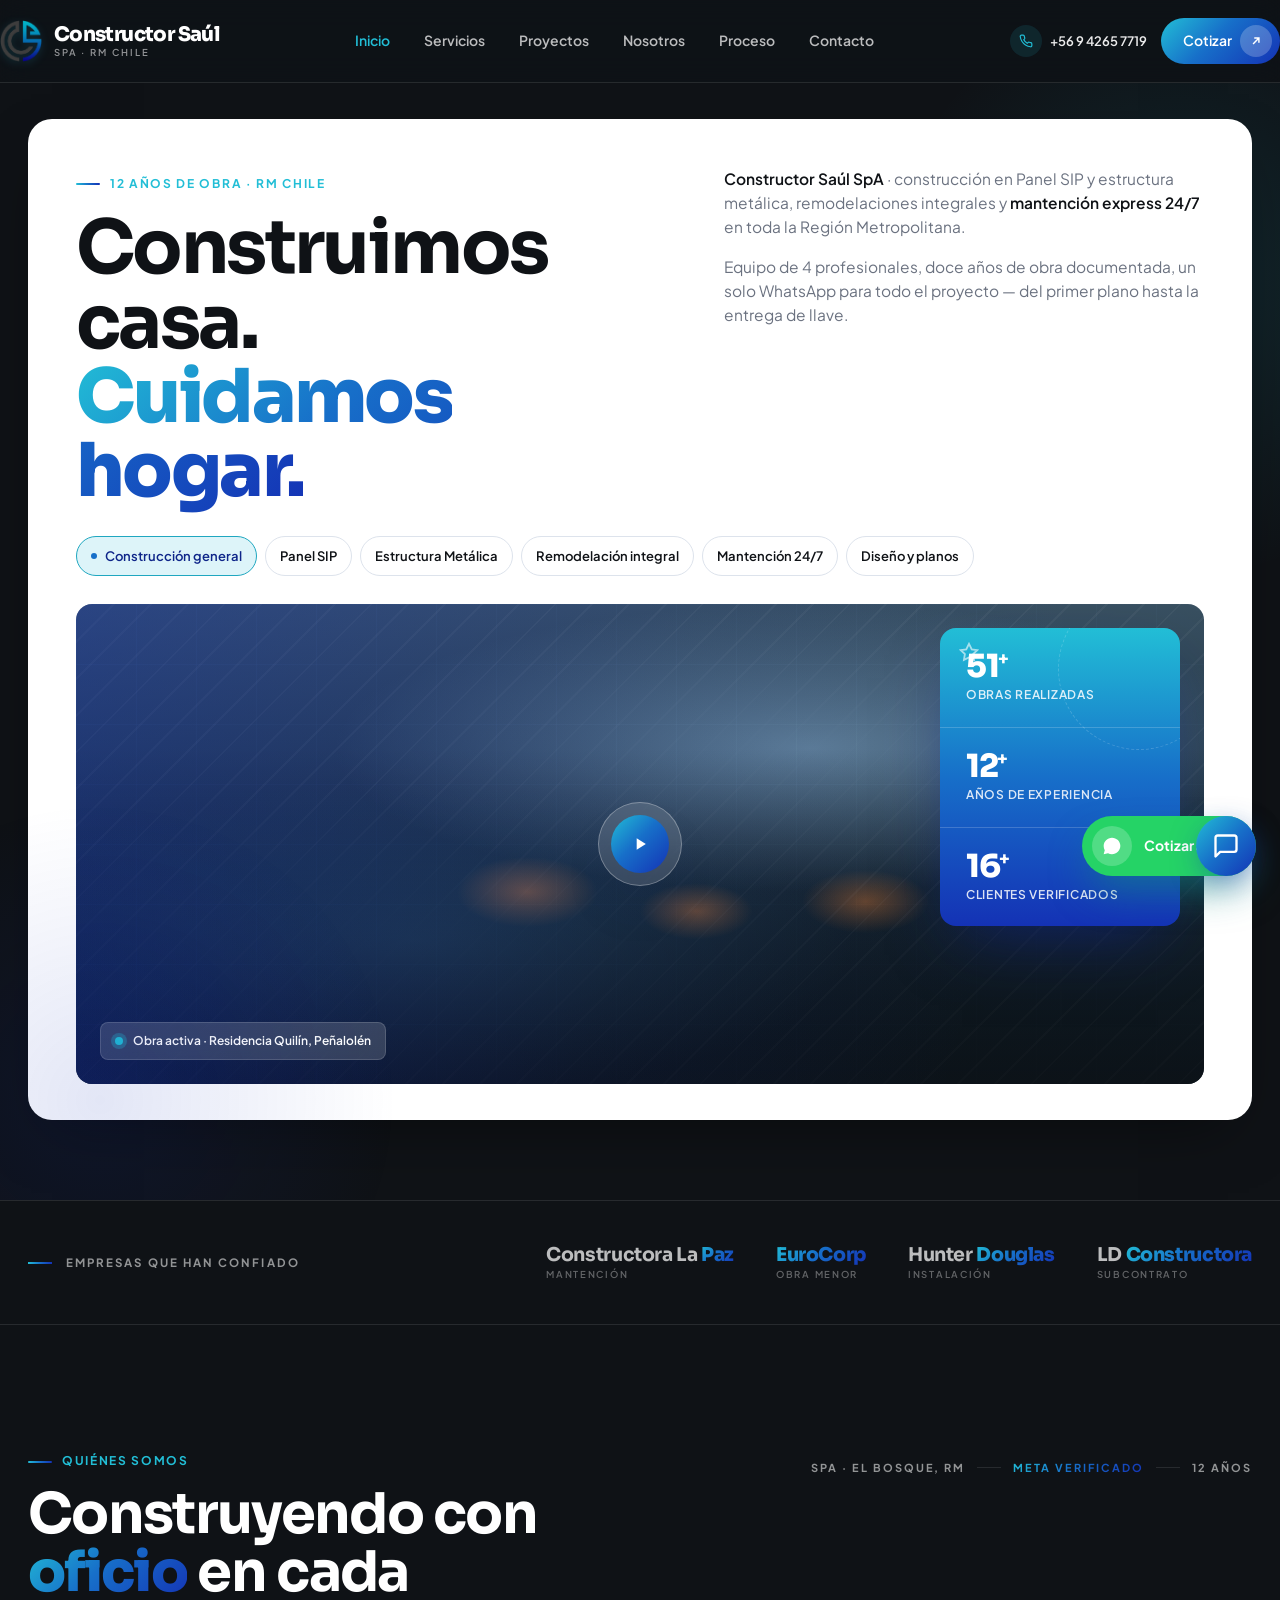
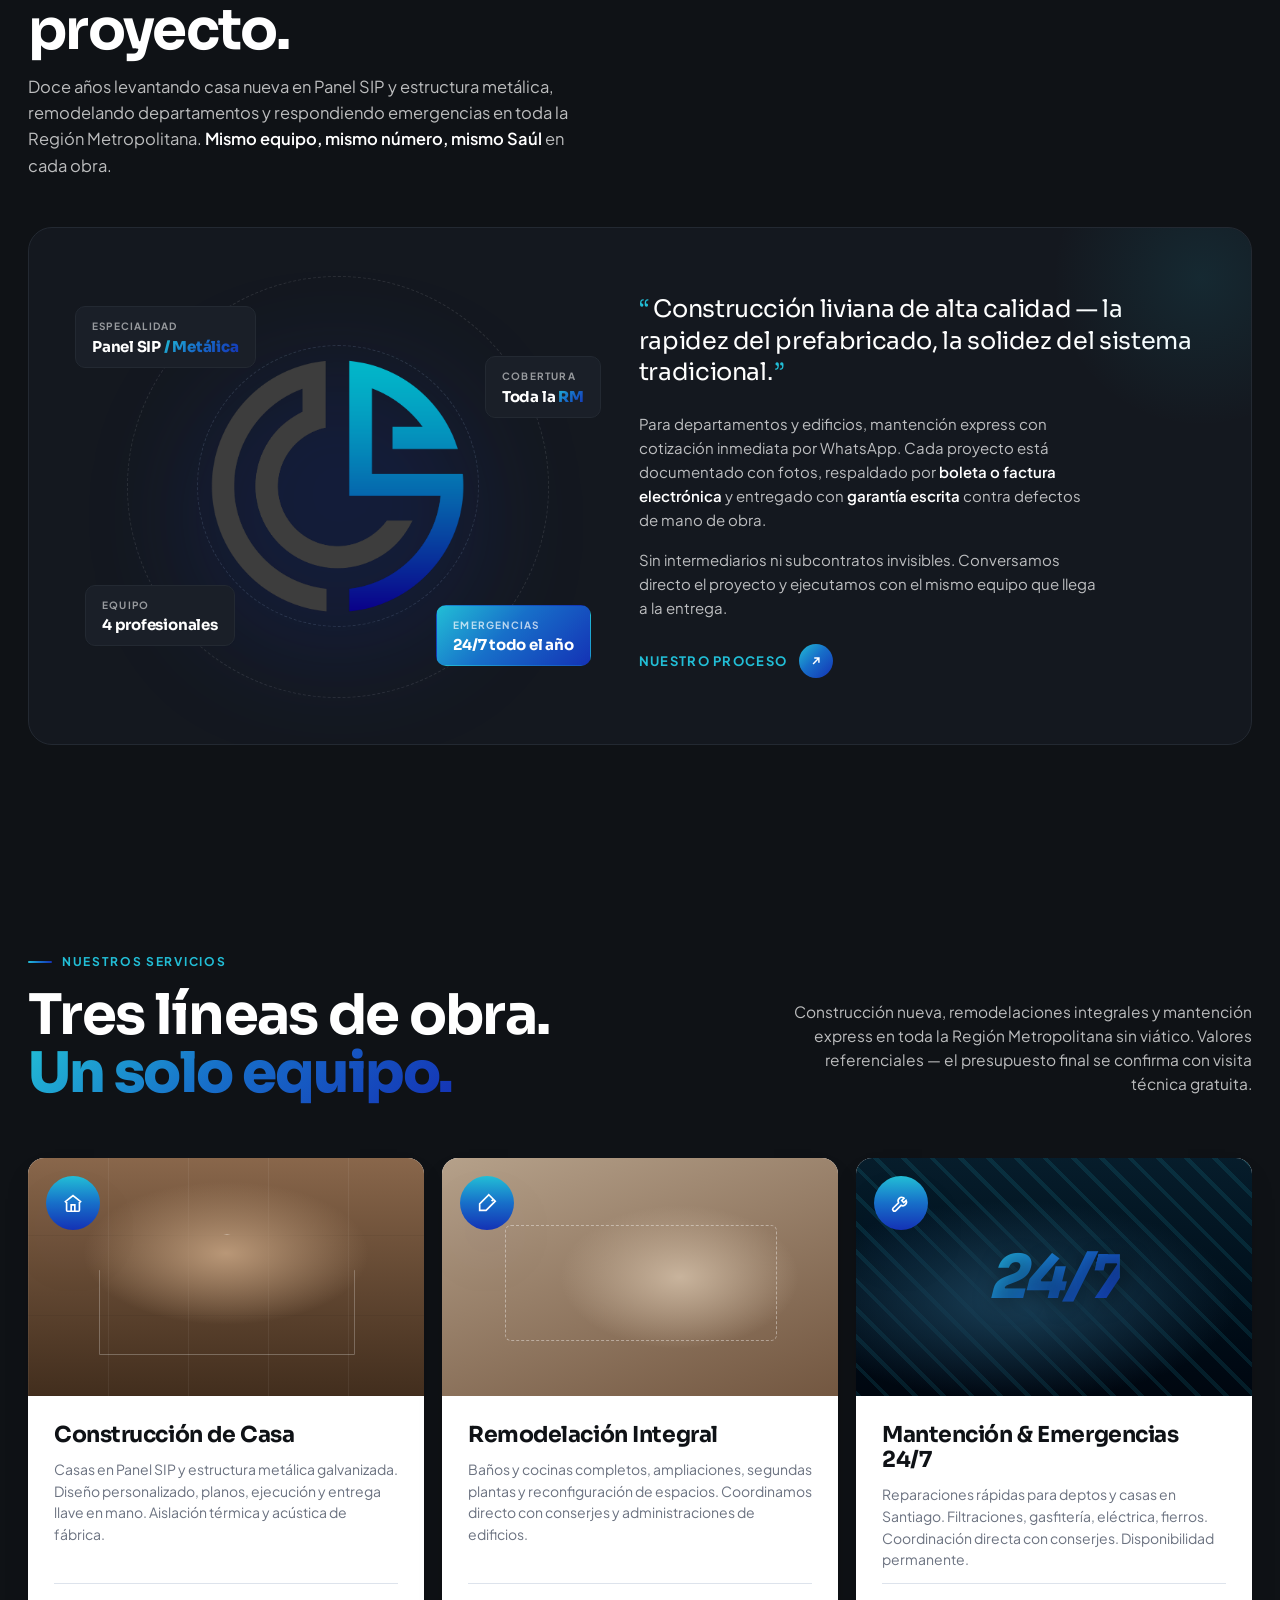
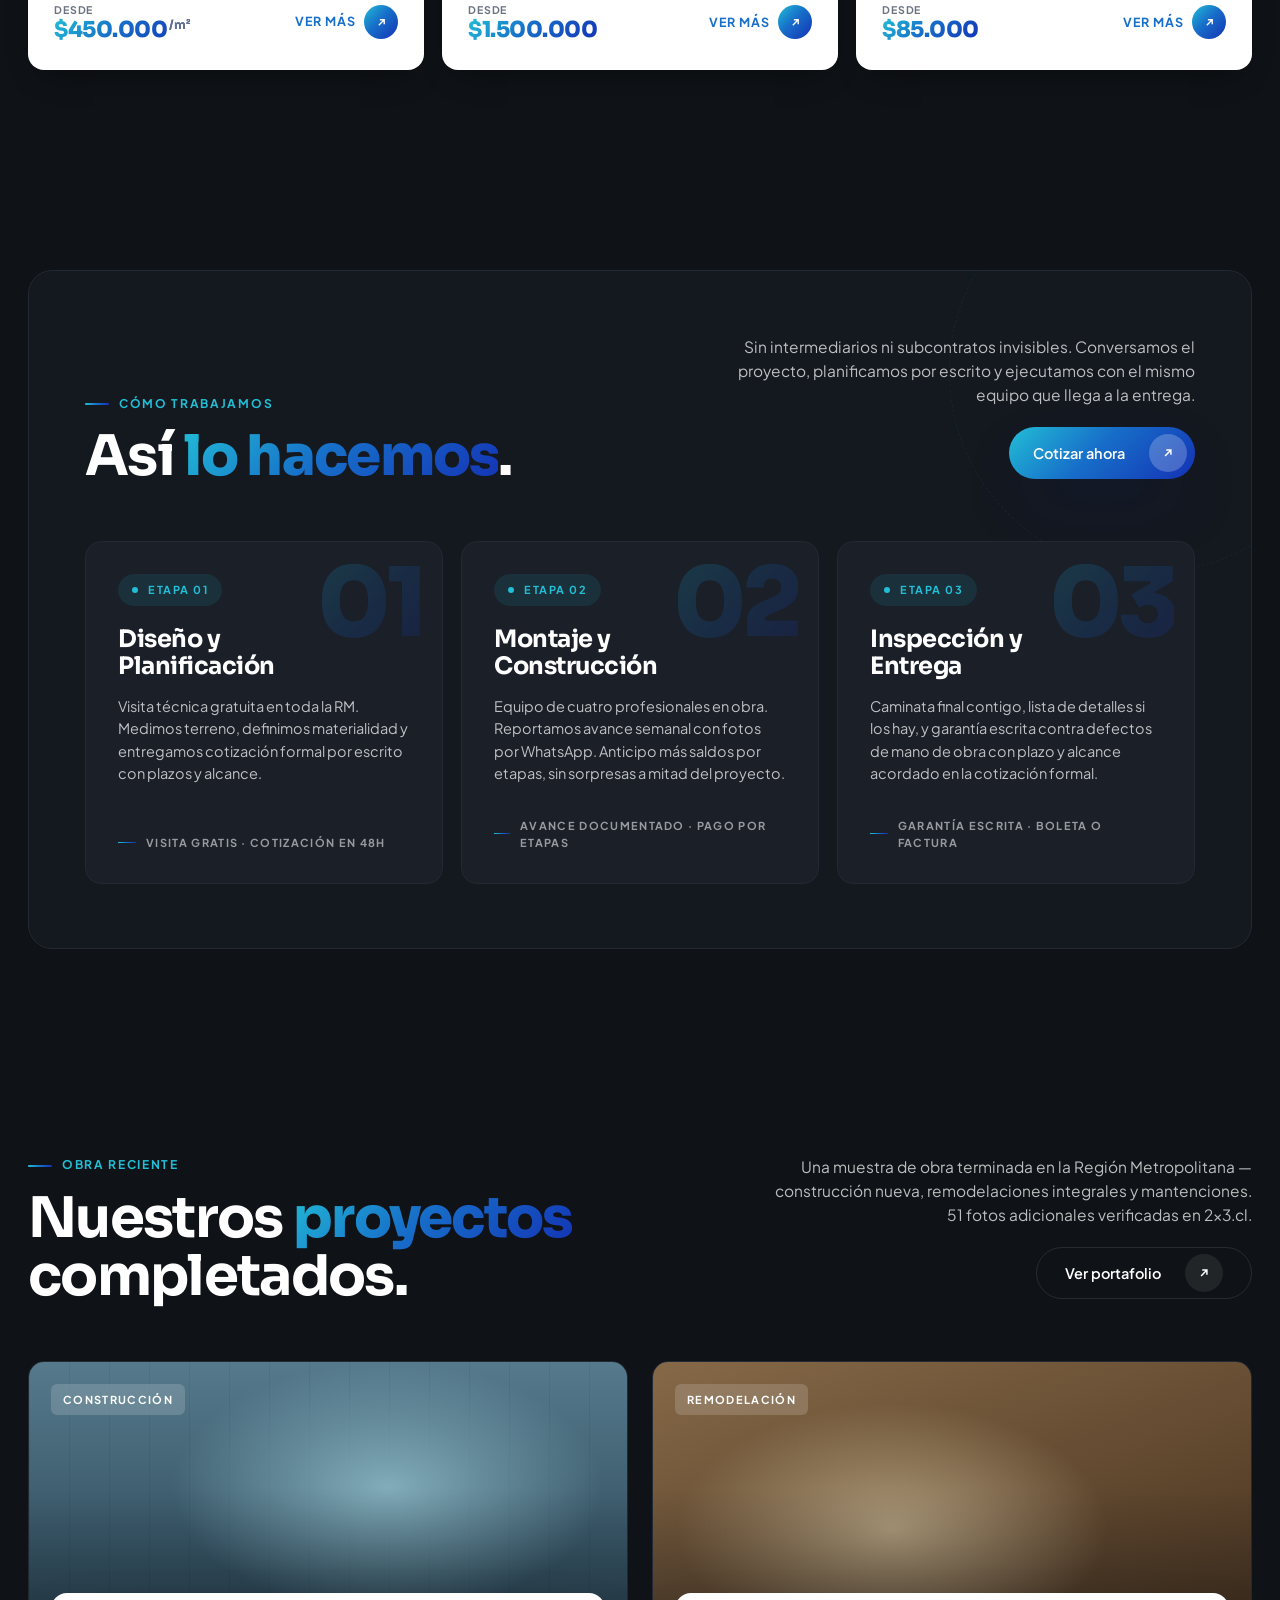
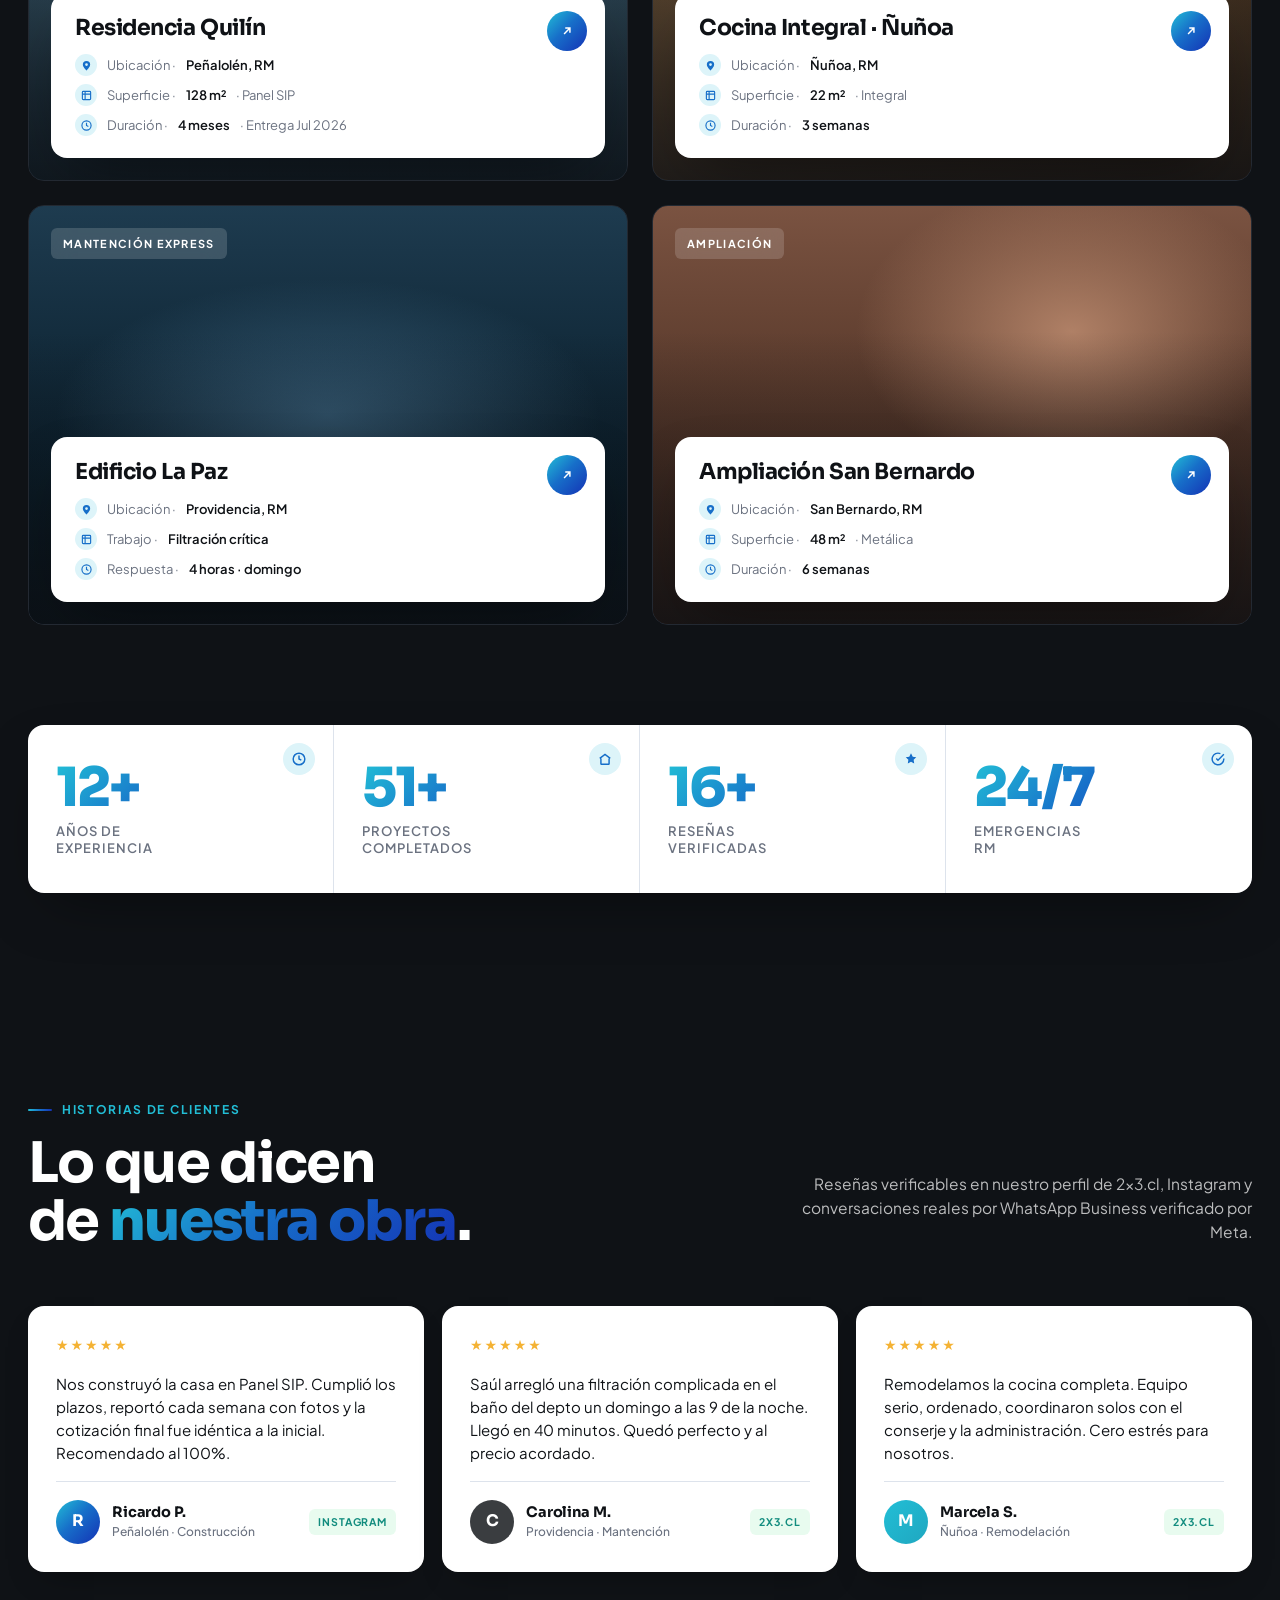
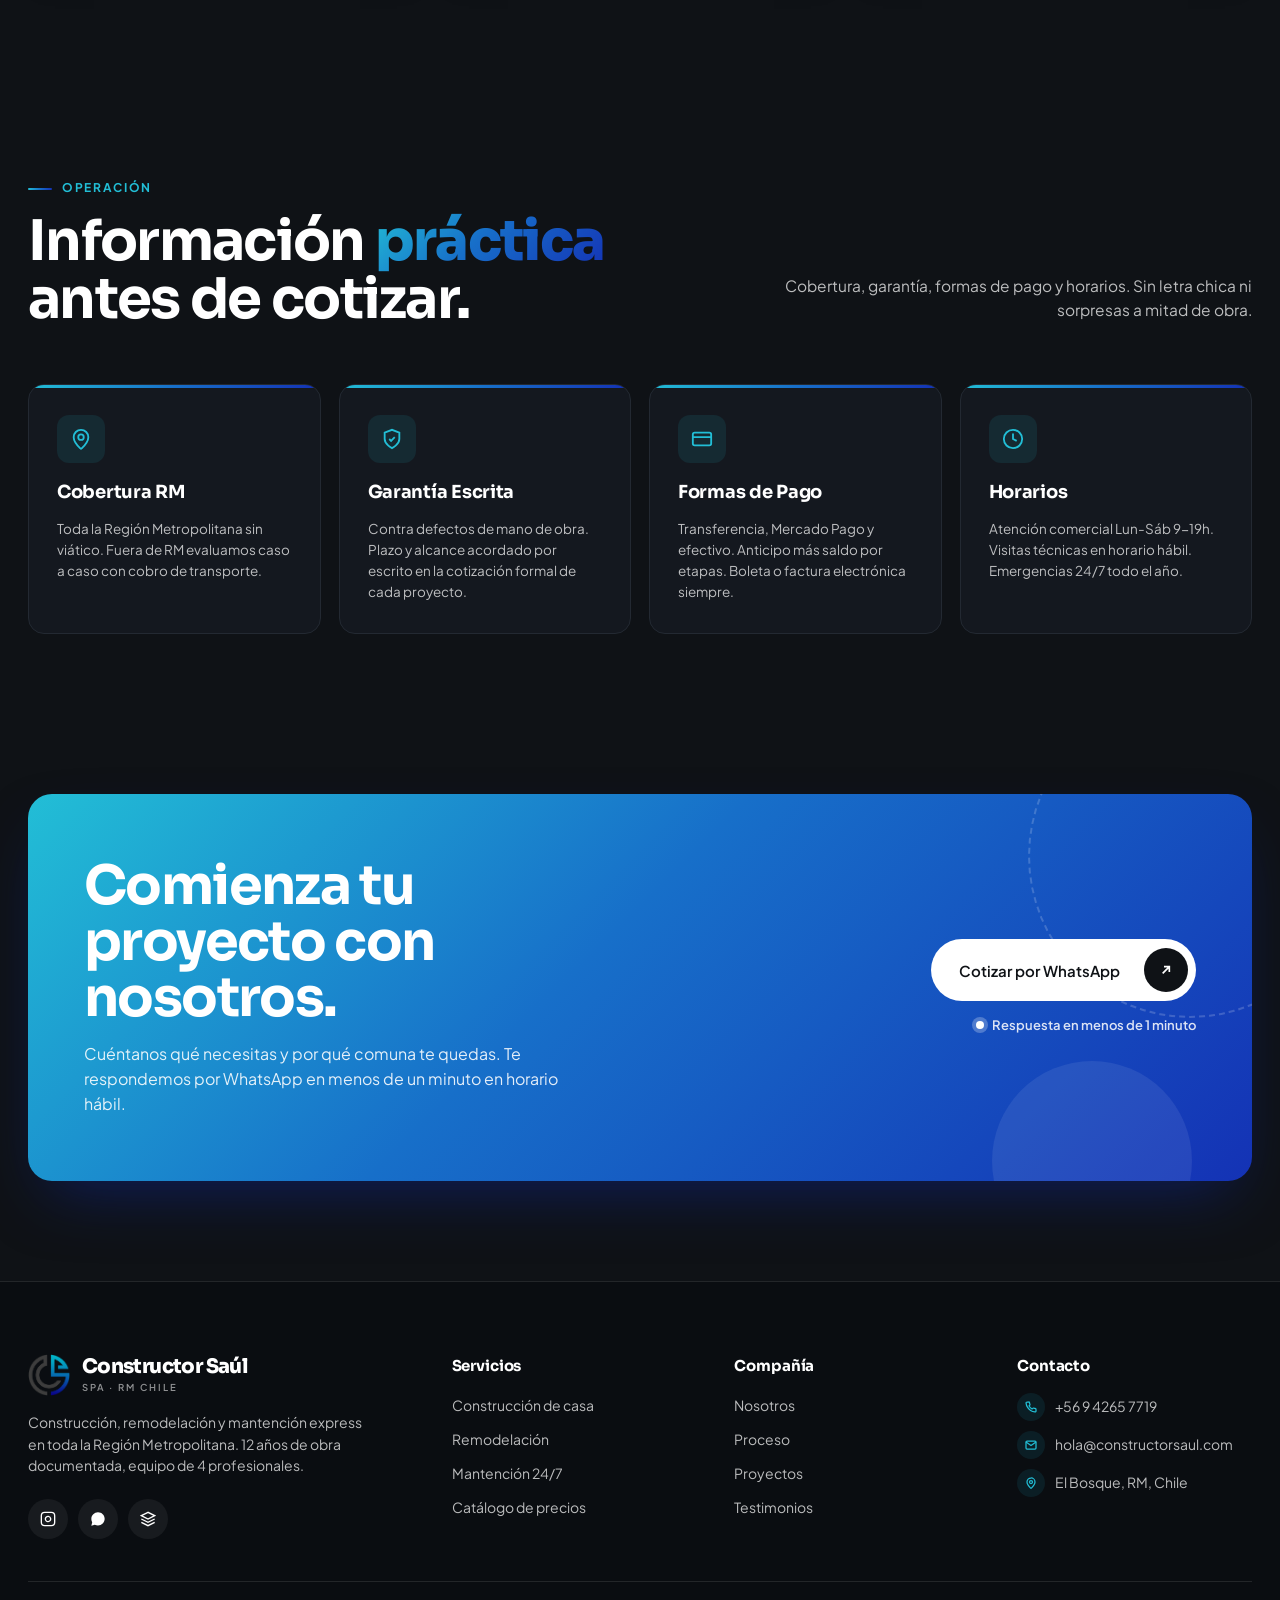
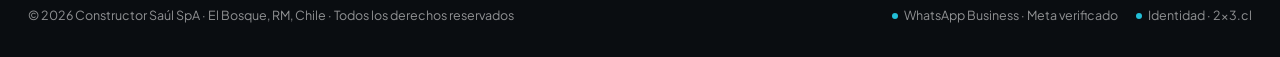
==== commit 703a7090: "feat: botones Cotizar abren chat widget directo con mensaje pre-cargado" ====
--- a/index.html
+++ b/index.html
@@ -182,7 +182,7 @@
   </script>
 
   <script type="__bundler/template">
-"<!DOCTYPE html>\n<html lang=\"es\"><head>\n<meta charset=\"utf-8\">\n<meta name=\"viewport\" content=\"width=device-width, initial-scale=1\">\n<title>Constructor Saúl SpA — Construcción, remodelación y mantención premium · RM Chile<\u002Ftitle>\n<link rel=\"preconnect\" href=\"https://fonts.googleapis.com\">\n<link rel=\"preconnect\" href=\"https://fonts.gstatic.com\" crossorigin=\"\">\n<style>/* cyrillic-ext */\n@font-face {\n  font-family: 'Plus Jakarta Sans';\n  font-style: normal;\n  font-weight: 400;\n  font-display: swap;\n  src: url(\"8339cd99-27d7-4b23-a91d-4d66d09e0c75\") format('woff2');\n  unicode-range: U+0460-052F, U+1C80-1C8A, U+20B4, U+2DE0-2DFF, U+A640-A69F, U+FE2E-FE2F;\n}\n/* vietnamese */\n@font-face {\n  font-family: 'Plus Jakarta Sans';\n  font-style: normal;\n  font-weight: 400;\n  font-display: swap;\n  src: url(\"441d683a-620c-4e9a-ab0d-f4614ffe64ce\") format('woff2');\n  unicode-range: U+0102-0103, U+0110-0111, U+0128-0129, U+0168-0169, U+01A0-01A1, U+01AF-01B0, U+0300-0301, U+0303-0304, U+0308-0309, U+0323, U+0329, U+1EA0-1EF9, U+20AB;\n}\n/* latin-ext */\n@font-face {\n  font-family: 'Plus Jakarta Sans';\n  font-style: normal;\n  font-weight: 400;\n  font-display: swap;\n  src: url(\"d5c02f2f-41e3-481f-8f6c-a548472b2ffb\") format('woff2');\n  unicode-range: U+0100-02BA, U+02BD-02C5, U+02C7-02CC, U+02CE-02D7, U+02DD-02FF, U+0304, U+0308, U+0329, U+1D00-1DBF, U+1E00-1E9F, U+1EF2-1EFF, U+2020, U+20A0-20AB, U+20AD-20C0, U+2113, U+2C60-2C7F, U+A720-A7FF;\n}\n/* latin */\n@font-face {\n  font-family: 'Plus Jakarta Sans';\n  font-style: normal;\n  font-weight: 400;\n  font-display: swap;\n  src: url(\"4902a8d5-2d7d-4921-a9f8-b6792ea9fbc7\") format('woff2');\n  unicode-range: U+0000-00FF, U+0131, U+0152-0153, U+02BB-02BC, U+02C6, U+02DA, U+02DC, U+0304, U+0308, U+0329, U+2000-206F, U+20AC, U+2122, U+2191, U+2193, U+2212, U+2215, U+FEFF, U+FFFD;\n}\n/* cyrillic-ext */\n@font-face {\n  font-family: 'Plus Jakarta Sans';\n  font-style: normal;\n  font-weight: 500;\n  font-display: swap;\n  src: url(\"8339cd99-27d7-4b23-a91d-4d66d09e0c75\") format('woff2');\n  unicode-range: U+0460-052F, U+1C80-1C8A, U+20B4, U+2DE0-2DFF, U+A640-A69F, U+FE2E-FE2F;\n}\n/* vietnamese */\n@font-face {\n  font-family: 'Plus Jakarta Sans';\n  font-style: normal;\n  font-weight: 500;\n  font-display: swap;\n  src: url(\"441d683a-620c-4e9a-ab0d-f4614ffe64ce\") format('woff2');\n  unicode-range: U+0102-0103, U+0110-0111, U+0128-0129, U+0168-0169, U+01A0-01A1, U+01AF-01B0, U+0300-0301, U+0303-0304, U+0308-0309, U+0323, U+0329, U+1EA0-1EF9, U+20AB;\n}\n/* latin-ext */\n@font-face {\n  font-family: 'Plus Jakarta Sans';\n  font-style: normal;\n  font-weight: 500;\n  font-display: swap;\n  src: url(\"d5c02f2f-41e3-481f-8f6c-a548472b2ffb\") format('woff2');\n  unicode-range: U+0100-02BA, U+02BD-02C5, U+02C7-02CC, U+02CE-02D7, U+02DD-02FF, U+0304, U+0308, U+0329, U+1D00-1DBF, U+1E00-1E9F, U+1EF2-1EFF, U+2020, U+20A0-20AB, U+20AD-20C0, U+2113, U+2C60-2C7F, U+A720-A7FF;\n}\n/* latin */\n@font-face {\n  font-family: 'Plus Jakarta Sans';\n  font-style: normal;\n  font-weight: 500;\n  font-display: swap;\n  src: url(\"4902a8d5-2d7d-4921-a9f8-b6792ea9fbc7\") format('woff2');\n  unicode-range: U+0000-00FF, U+0131, U+0152-0153, U+02BB-02BC, U+02C6, U+02DA, U+02DC, U+0304, U+0308, U+0329, U+2000-206F, U+20AC, U+2122, U+2191, U+2193, U+2212, U+2215, U+FEFF, U+FFFD;\n}\n/* cyrillic-ext */\n@font-face {\n  font-family: 'Plus Jakarta Sans';\n  font-style: normal;\n  font-weight: 600;\n  font-display: swap;\n  src: url(\"8339cd99-27d7-4b23-a91d-4d66d09e0c75\") format('woff2');\n  unicode-range: U+0460-052F, U+1C80-1C8A, U+20B4, U+2DE0-2DFF, U+A640-A69F, U+FE2E-FE2F;\n}\n/* vietnamese */\n@font-face {\n  font-family: 'Plus Jakarta Sans';\n  font-style: normal;\n  font-weight: 600;\n  font-display: swap;\n  src: url(\"441d683a-620c-4e9a-ab0d-f4614ffe64ce\") format('woff2');\n  unicode-range: U+0102-0103, U+0110-0111, U+0128-0129, U+0168-0169, U+01A0-01A1, U+01AF-01B0, U+0300-0301, U+0303-0304, U+0308-0309, U+0323, U+0329, U+1EA0-1EF9, U+20AB;\n}\n/* latin-ext */\n@font-face {\n  font-family: 'Plus Jakarta Sans';\n  font-style: normal;\n  font-weight: 600;\n  font-display: swap;\n  src: url(\"d5c02f2f-41e3-481f-8f6c-a548472b2ffb\") format('woff2');\n  unicode-range: U+0100-02BA, U+02BD-02C5, U+02C7-02CC, U+02CE-02D7, U+02DD-02FF, U+0304, U+0308, U+0329, U+1D00-1DBF, U+1E00-1E9F, U+1EF2-1EFF, U+2020, U+20A0-20AB, U+20AD-20C0, U+2113, U+2C60-2C7F, U+A720-A7FF;\n}\n/* latin */\n@font-face {\n  font-family: 'Plus Jakarta Sans';\n  font-style: normal;\n  font-weight: 600;\n  font-display: swap;\n  src: url(\"4902a8d5-2d7d-4921-a9f8-b6792ea9fbc7\") format('woff2');\n  unicode-range: U+0000-00FF, U+0131, U+0152-0153, U+02BB-02BC, U+02C6, U+02DA, U+02DC, U+0304, U+0308, U+0329, U+2000-206F, U+20AC, U+2122, U+2191, U+2193, U+2212, U+2215, U+FEFF, U+FFFD;\n}\n/* cyrillic-ext */\n@font-face {\n  font-family: 'Plus Jakarta Sans';\n  font-style: normal;\n  font-weight: 700;\n  font-display: swap;\n  src: url(\"8339cd99-27d7-4b23-a91d-4d66d09e0c75\") format('woff2');\n  unicode-range: U+0460-052F, U+1C80-1C8A, U+20B4, U+2DE0-2DFF, U+A640-A69F, U+FE2E-FE2F;\n}\n/* vietnamese */\n@font-face {\n  font-family: 'Plus Jakarta Sans';\n  font-style: normal;\n  font-weight: 700;\n  font-display: swap;\n  src: url(\"441d683a-620c-4e9a-ab0d-f4614ffe64ce\") format('woff2');\n  unicode-range: U+0102-0103, U+0110-0111, U+0128-0129, U+0168-0169, U+01A0-01A1, U+01AF-01B0, U+0300-0301, U+0303-0304, U+0308-0309, U+0323, U+0329, U+1EA0-1EF9, U+20AB;\n}\n/* latin-ext */\n@font-face {\n  font-family: 'Plus Jakarta Sans';\n  font-style: normal;\n  font-weight: 700;\n  font-display: swap;\n  src: url(\"d5c02f2f-41e3-481f-8f6c-a548472b2ffb\") format('woff2');\n  unicode-range: U+0100-02BA, U+02BD-02C5, U+02C7-02CC, U+02CE-02D7, U+02DD-02FF, U+0304, U+0308, U+0329, U+1D00-1DBF, U+1E00-1E9F, U+1EF2-1EFF, U+2020, U+20A0-20AB, U+20AD-20C0, U+2113, U+2C60-2C7F, U+A720-A7FF;\n}\n/* latin */\n@font-face {\n  font-family: 'Plus Jakarta Sans';\n  font-style: normal;\n  font-weight: 700;\n  font-display: swap;\n  src: url(\"4902a8d5-2d7d-4921-a9f8-b6792ea9fbc7\") format('woff2');\n  unicode-range: U+0000-00FF, U+0131, U+0152-0153, U+02BB-02BC, U+02C6, U+02DA, U+02DC, U+0304, U+0308, U+0329, U+2000-206F, U+20AC, U+2122, U+2191, U+2193, U+2212, U+2215, U+FEFF, U+FFFD;\n}\n/* latin-ext */\n@font-face {\n  font-family: 'Sora';\n  font-style: normal;\n  font-weight: 400;\n  font-display: swap;\n  src: url(\"1dc6c478-8cb2-42f5-9490-3ce6c39ea9eb\") format('woff2');\n  unicode-range: U+0100-02BA, U+02BD-02C5, U+02C7-02CC, U+02CE-02D7, U+02DD-02FF, U+0304, U+0308, U+0329, U+1D00-1DBF, U+1E00-1E9F, U+1EF2-1EFF, U+2020, U+20A0-20AB, U+20AD-20C0, U+2113, U+2C60-2C7F, U+A720-A7FF;\n}\n/* latin */\n@font-face {\n  font-family: 'Sora';\n  font-style: normal;\n  font-weight: 400;\n  font-display: swap;\n  src: url(\"53a8026b-c10a-421d-97ca-e91f525f2938\") format('woff2');\n  unicode-range: U+0000-00FF, U+0131, U+0152-0153, U+02BB-02BC, U+02C6, U+02DA, U+02DC, U+0304, U+0308, U+0329, U+2000-206F, U+20AC, U+2122, U+2191, U+2193, U+2212, U+2215, U+FEFF, U+FFFD;\n}\n/* latin-ext */\n@font-face {\n  font-family: 'Sora';\n  font-style: normal;\n  font-weight: 500;\n  font-display: swap;\n  src: url(\"1dc6c478-8cb2-42f5-9490-3ce6c39ea9eb\") format('woff2');\n  unicode-range: U+0100-02BA, U+02BD-02C5, U+02C7-02CC, U+02CE-02D7, U+02DD-02FF, U+0304, U+0308, U+0329, U+1D00-1DBF, U+1E00-1E9F, U+1EF2-1EFF, U+2020, U+20A0-20AB, U+20AD-20C0, U+2113, U+2C60-2C7F, U+A720-A7FF;\n}\n/* latin */\n@font-face {\n  font-family: 'Sora';\n  font-style: normal;\n  font-weight: 500;\n  font-display: swap;\n  src: url(\"53a8026b-c10a-421d-97ca-e91f525f2938\") format('woff2');\n  unicode-range: U+0000-00FF, U+0131, U+0152-0153, U+02BB-02BC, U+02C6, U+02DA, U+02DC, U+0304, U+0308, U+0329, U+2000-206F, U+20AC, U+2122, U+2191, U+2193, U+2212, U+2215, U+FEFF, U+FFFD;\n}\n/* latin-ext */\n@font-face {\n  font-family: 'Sora';\n  font-style: normal;\n  font-weight: 600;\n  font-display: swap;\n  src: url(\"1dc6c478-8cb2-42f5-9490-3ce6c39ea9eb\") format('woff2');\n  unicode-range: U+0100-02BA, U+02BD-02C5, U+02C7-02CC, U+02CE-02D7, U+02DD-02FF, U+0304, U+0308, U+0329, U+1D00-1DBF, U+1E00-1E9F, U+1EF2-1EFF, U+2020, U+20A0-20AB, U+20AD-20C0, U+2113, U+2C60-2C7F, U+A720-A7FF;\n}\n/* latin */\n@font-face {\n  font-family: 'Sora';\n  font-style: normal;\n  font-weight: 600;\n  font-display: swap;\n  src: url(\"53a8026b-c10a-421d-97ca-e91f525f2938\") format('woff2');\n  unicode-range: U+0000-00FF, U+0131, U+0152-0153, U+02BB-02BC, U+02C6, U+02DA, U+02DC, U+0304, U+0308, U+0329, U+2000-206F, U+20AC, U+2122, U+2191, U+2193, U+2212, U+2215, U+FEFF, U+FFFD;\n}\n/* latin-ext */\n@font-face {\n  font-family: 'Sora';\n  font-style: normal;\n  font-weight: 700;\n  font-display: swap;\n  src: url(\"1dc6c478-8cb2-42f5-9490-3ce6c39ea9eb\") format('woff2');\n  unicode-range: U+0100-02BA, U+02BD-02C5, U+02C7-02CC, U+02CE-02D7, U+02DD-02FF, U+0304, U+0308, U+0329, U+1D00-1DBF, U+1E00-1E9F, U+1EF2-1EFF, U+2020, U+20A0-20AB, U+20AD-20C0, U+2113, U+2C60-2C7F, U+A720-A7FF;\n}\n/* latin */\n@font-face {\n  font-family: 'Sora';\n  font-style: normal;\n  font-weight: 700;\n  font-display: swap;\n  src: url(\"53a8026b-c10a-421d-97ca-e91f525f2938\") format('woff2');\n  unicode-range: U+0000-00FF, U+0131, U+0152-0153, U+02BB-02BC, U+02C6, U+02DA, U+02DC, U+0304, U+0308, U+0329, U+2000-206F, U+20AC, U+2122, U+2191, U+2193, U+2212, U+2215, U+FEFF, U+FFFD;\n}\n/* latin-ext */\n@font-face {\n  font-family: 'Sora';\n  font-style: normal;\n  font-weight: 800;\n  font-display: swap;\n  src: url(\"1dc6c478-8cb2-42f5-9490-3ce6c39ea9eb\") format('woff2');\n  unicode-range: U+0100-02BA, U+02BD-02C5, U+02C7-02CC, U+02CE-02D7, U+02DD-02FF, U+0304, U+0308, U+0329, U+1D00-1DBF, U+1E00-1E9F, U+1EF2-1EFF, U+2020, U+20A0-20AB, U+20AD-20C0, U+2113, U+2C60-2C7F, U+A720-A7FF;\n}\n/* latin */\n@font-face {\n  font-family: 'Sora';\n  font-style: normal;\n  font-weight: 800;\n  font-display: swap;\n  src: url(\"53a8026b-c10a-421d-97ca-e91f525f2938\") format('woff2');\n  unicode-range: U+0000-00FF, U+0131, U+0152-0153, U+02BB-02BC, U+02C6, U+02DA, U+02DC, U+0304, U+0308, U+0329, U+2000-206F, U+20AC, U+2122, U+2191, U+2193, U+2212, U+2215, U+FEFF, U+FFFD;\n}\n<\u002Fstyle>\n<style>\n  :root{\n    /* ======== Constructor Saúl SpA · Brand tokens ======== */\n    --ink:        #0F1216;     /* base dark canvas */\n    --ink-2:      #14181F;     /* card bg on dark */\n    --ink-3:      #1A1F28;     /* hover / secondary card */\n    --ink-line:   #232932;     /* borders on dark */\n    --ink-line-2: #2D3540;\n\n    --graphite:   #3A3D40;     /* brand graphite */\n    --graphite-2: #4D5155;\n\n    --white:      #ffffff;\n    --paper:      #F4F6F9;\n    --paper-2:    #E9EEF4;\n    --line:       #DDE3EC;\n    --line-2:     #C5CEDB;\n    --mute:       #6B7280;\n\n    --on-dark-1:  rgba(255,255,255,.92);\n    --on-dark-2:  rgba(255,255,255,.72);\n    --on-dark-3:  rgba(255,255,255,.55);\n    --on-dark-4:  rgba(255,255,255,.35);\n    --on-dark-line: rgba(255,255,255,.10);\n\n    --cyan:       #22BED6;\n    --cyan-2:     #1FA7C0;\n    --blue:       #176FC9;\n    --blue-2:     #125FB3;\n    --deep:       #1432B5;\n    --deep-2:     #0E2589;\n    --cyan-soft:  #DDF4F9;\n    --blue-soft:  #DEEAF8;\n\n    --wsp:        #25D366;\n    --wsp-dark:   #128C7E;\n    --gold:       #F4B233;\n\n    --display: \"Sora\", ui-sans-serif, system-ui, sans-serif;\n    --body:    \"Plus Jakarta Sans\", ui-sans-serif, system-ui, sans-serif;\n    --mono:    ui-monospace, \"SF Mono\", Menlo, monospace;\n\n    --r-sm: 10px;\n    --r-md: 16px;\n    --r-lg: 24px;\n    --r-xl: 32px;\n\n    --shadow-soft: 0 1px 0 rgba(0,0,0,.04), 0 14px 32px -16px rgba(0,0,0,.45);\n    --shadow-card: 0 1px 0 rgba(0,0,0,.04), 0 24px 60px -24px rgba(0,0,0,.5);\n    --shadow-glow: 0 24px 60px -18px rgba(34,190,214,.45);\n    --shadow-deep: 0 28px 64px -22px rgba(14,37,137,.65);\n\n    --grad-brand:    linear-gradient(180deg, var(--cyan) 0%, var(--blue) 50%, var(--deep) 100%);\n    --grad-brand-h:  linear-gradient(135deg, var(--cyan) 0%, var(--blue) 45%, var(--deep) 100%);\n    --grad-brand-flat: linear-gradient(90deg, var(--cyan) 0%, var(--blue) 50%, var(--deep) 100%);\n  }\n\n  *{box-sizing:border-box}\n  html,body{margin:0;padding:0;background:var(--ink);color:var(--white);font-family:var(--body);-webkit-font-smoothing:antialiased;text-rendering:optimizeLegibility}\n  body{font-size:15.5px;line-height:1.55;font-weight:400}\n  a{color:inherit;text-decoration:none}\n  img{max-width:100%;display:block}\n  button{font-family:inherit;cursor:pointer}\n\n  .wrap{max-width:1280px;margin:0 auto;padding:0 28px}\n\n  /* ===== gradient text helper ===== */\n  .grad{background:var(--grad-brand-h);-webkit-background-clip:text;background-clip:text;color:transparent;font-weight:800}\n\n  /* ===== eyebrow ===== */\n  .eyebrow{display:inline-flex;align-items:center;gap:10px;font-family:var(--body);font-size:12px;font-weight:700;color:var(--cyan);text-transform:uppercase;letter-spacing:.14em}\n  .eyebrow::before{content:\"\";width:24px;height:2px;background:var(--grad-brand-flat);border-radius:2px}\n\n  /* ===== buttons ===== */\n  .btn{display:inline-flex;align-items:center;gap:10px;font-family:var(--body);font-weight:600;font-size:14.5px;border:none;border-radius:999px;cursor:pointer;transition:transform .15s, box-shadow .15s, background .15s;text-decoration:none;height:52px;padding:0 8px 0 24px}\n  .btn:hover{transform:translateY(-1px)}\n  .btn .arr{width:38px;height:38px;border-radius:50%;margin-left:14px;display:grid;place-items:center;transition:transform .2s, background .2s}\n  .btn:hover .arr{transform:rotate(-45deg)}\n\n  .btn-grad{background:var(--grad-brand-h);color:#fff;box-shadow:var(--shadow-deep)}\n  .btn-grad .arr{background:rgba(255,255,255,.22);color:#fff}\n  .btn-grad:hover{box-shadow:0 32px 70px -20px rgba(14,37,137,.75)}\n\n  .btn-ghost{background:transparent;color:#fff;border:1.5px solid var(--on-dark-line);padding:0 28px}\n  .btn-ghost:hover{background:rgba(255,255,255,.06);border-color:var(--cyan)}\n\n  .btn-light{background:var(--white);color:var(--ink);padding:0 8px 0 24px}\n  .btn-light .arr{background:var(--ink);color:#fff}\n  .btn-light:hover{background:var(--cyan)}\n\n  .btn-wsp{background:var(--wsp);color:#fff;box-shadow:0 18px 38px -12px rgba(18,140,126,.55)}\n  .btn-wsp .arr{background:#fff;color:var(--wsp-dark)}\n  .btn-wsp:hover{background:#1ebe5a}\n\n  /* ============================================================\n     NAV — dark sticky, blur, brand left, links centro, CTA grad\n     ============================================================ */\n  .nav-shell{position:sticky;top:0;z-index:60;background:rgba(15,18,22,.78);backdrop-filter:saturate(160%) blur(14px);border-bottom:1px solid var(--on-dark-line)}\n  .nav{display:flex;align-items:center;justify-content:space-between;padding:18px 0;gap:18px}\n  .brand{display:flex;align-items:center;gap:12px}\n  .brand img{height:42px;width:auto;display:block;filter:brightness(1) drop-shadow(0 2px 4px rgba(34,190,214,.2))}\n  .brand-text{display:flex;flex-direction:column;line-height:1.05;gap:3px}\n  .brand-text .name{font-family:var(--display);font-weight:800;font-size:20px;color:#fff;letter-spacing:-0.03em;line-height:1}\n  .brand-text .role{font-family:var(--body);font-size:9.5px;letter-spacing:.2em;color:var(--on-dark-3);text-transform:uppercase;font-weight:600;line-height:1}\n  .nav-links{display:flex;gap:2px}\n  .nav-links a{padding:10px 16px;font-size:14px;color:var(--on-dark-2);font-weight:600;border-radius:999px;transition:color .15s, background .15s}\n  .nav-links a:hover{color:#fff;background:rgba(255,255,255,.04)}\n  .nav-links a.active{color:var(--cyan)}\n  .nav-right{display:flex;align-items:center;gap:14px}\n  .nav-phone{display:flex;align-items:center;gap:8px;font-size:13px;color:var(--on-dark-1);font-weight:600}\n  .nav-phone .ico{width:32px;height:32px;border-radius:50%;background:rgba(34,190,214,.12);color:var(--cyan);display:grid;place-items:center}\n  .nav-cta{display:inline-flex;align-items:center;gap:8px;background:var(--grad-brand-h);color:#fff;padding:0 8px 0 22px;height:46px;border-radius:999px;font-size:14px;font-weight:600;transition:transform .15s}\n  .nav-cta:hover{transform:translateY(-1px)}\n  .nav-cta .arr{width:32px;height:32px;border-radius:50%;background:rgba(255,255,255,.22);color:#fff;display:grid;place-items:center;transition:transform .2s}\n  .nav-cta:hover .arr{transform:rotate(-45deg)}\n\n  /* ============================================================\n     HERO — dark canvas, white card flotante + brand grad stats card\n     ============================================================ */\n  .hero{padding:36px 0 80px;position:relative;overflow:hidden}\n  .hero::before{content:\"\";position:absolute;top:-100px;right:-200px;width:600px;height:600px;border-radius:50%;background:radial-gradient(circle, rgba(34,190,214,.12) 0%, transparent 70%);pointer-events:none}\n  .hero::after{content:\"\";position:absolute;bottom:-200px;left:-200px;width:600px;height:600px;border-radius:50%;background:radial-gradient(circle, rgba(20,50,181,.12) 0%, transparent 70%);pointer-events:none}\n\n  .hero-card{position:relative;background:var(--white);color:var(--ink);border-radius:var(--r-lg);padding:48px 48px 36px;box-shadow:var(--shadow-card)}\n  .hero-top{display:grid;grid-template-columns:1.25fr 1fr;gap:48px;align-items:start;padding-bottom:28px}\n  .hero h1{font-family:var(--display);font-weight:700;font-size:clamp(48px,5.8vw,80px);line-height:1.0;letter-spacing:-0.035em;color:var(--ink);margin:18px 0 0}\n  .hero-right p{font-size:15.5px;color:var(--mute);line-height:1.55;margin:0 0 16px}\n  .hero-right p b{color:var(--ink);font-weight:600}\n\n  .pill-row{display:flex;flex-wrap:wrap;gap:8px;margin-bottom:28px}\n  .pill{display:inline-flex;align-items:center;gap:8px;padding:9px 14px;border:1.5px solid var(--line);background:#fff;border-radius:999px;font-size:13px;color:var(--ink);font-weight:600;font-family:var(--body)}\n  .pill .dot{width:6px;height:6px;border-radius:50%;background:var(--blue)}\n  .pill.active{background:var(--cyan-soft);border-color:var(--cyan-2);color:var(--deep-2)}\n\n  .hero-bottom{position:relative;border-radius:var(--r-md);overflow:hidden;height:480px}\n  .hero-photo{position:absolute;inset:0;background:\n    radial-gradient(70% 50% at 65% 30%, oklch(58% 0.05 240) 0%, transparent 60%),\n    radial-gradient(60% 50% at 30% 70%, oklch(38% 0.05 230) 0%, transparent 65%),\n    repeating-linear-gradient(135deg, rgba(255,255,255,.04) 0 2px, transparent 2px 26px),\n    linear-gradient(180deg, oklch(42% 0.04 240) 0%, oklch(18% 0.03 240) 100%)}\n  .hero-photo::before{content:\"\";position:absolute;inset:0;background:\n    radial-gradient(ellipse 100px 50px at 40% 60%, oklch(64% 0.18 55) 0%, transparent 70%),\n    radial-gradient(ellipse 80px 40px at 55% 64%, oklch(64% 0.18 55) 0%, transparent 70%),\n    radial-gradient(ellipse 90px 45px at 70% 62%, oklch(64% 0.18 55) 0%, transparent 70%);\n    mix-blend-mode:screen;opacity:.6}\n  .hero-photo::after{content:\"\";position:absolute;inset:0;background:\n    linear-gradient(105deg, rgba(20,50,181,.4) 0%, rgba(20,50,181,.1) 50%, transparent 80%),\n    linear-gradient(180deg, transparent 30%, rgba(15,18,22,.7) 100%)}\n  .hero-grid-overlay{position:absolute;inset:0;background-image:linear-gradient(rgba(255,255,255,.04) 1px, transparent 1px), linear-gradient(90deg, rgba(255,255,255,.04) 1px, transparent 1px);background-size:60px 60px;mix-blend-mode:overlay;pointer-events:none}\n\n  .photo-tag{position:absolute;left:24px;bottom:24px;font-family:var(--body);font-size:12px;font-weight:600;color:#fff;background:rgba(255,255,255,.16);backdrop-filter:blur(10px);border:1px solid rgba(255,255,255,.15);padding:9px 14px;border-radius:8px;display:flex;align-items:center;gap:10px}\n  .photo-tag .live{width:8px;height:8px;border-radius:50%;background:var(--cyan);box-shadow:0 0 0 4px rgba(34,190,214,.3);animation:pulse 2s infinite}\n  @keyframes pulse{0%{box-shadow:0 0 0 0 rgba(34,190,214,.4)}70%{box-shadow:0 0 0 12px rgba(34,190,214,0)}100%{box-shadow:0 0 0 0 rgba(34,190,214,0)}}\n\n  .play-btn{position:absolute;left:50%;top:50%;transform:translate(-50%,-50%);width:84px;height:84px;border-radius:50%;background:rgba(255,255,255,.14);backdrop-filter:blur(12px);border:1.5px solid rgba(255,255,255,.3);display:grid;place-items:center;color:#fff;cursor:pointer;transition:background .2s, transform .2s;z-index:2}\n  .play-btn:hover{background:rgba(255,255,255,.22);transform:translate(-50%,-50%) scale(1.05)}\n  .play-btn .inner{width:58px;height:58px;border-radius:50%;background:var(--grad-brand-h);color:#fff;display:grid;place-items:center;box-shadow:var(--shadow-deep)}\n\n  .stats-card{position:absolute;right:24px;top:24px;background:var(--grad-brand);color:#fff;border-radius:var(--r-md);width:240px;box-shadow:var(--shadow-deep);overflow:hidden}\n  .stats-card::before{content:\"\";position:absolute;right:-40px;top:-40px;width:160px;height:160px;border-radius:50%;border:1.5px dashed rgba(255,255,255,.18);pointer-events:none}\n  .stats-card .ico-deco{position:absolute;left:18px;top:14px;color:rgba(255,255,255,.6)}\n  .stat-row{padding:22px 26px;border-bottom:1px solid rgba(255,255,255,.18);position:relative}\n  .stat-row:last-child{border-bottom:none}\n  .stat-row .n{font-family:var(--display);font-weight:800;font-size:32px;line-height:1;letter-spacing:-0.04em}\n  .stat-row .n sup{font-size:18px;font-weight:700;vertical-align:super}\n  .stat-row .l{font-size:12px;font-weight:600;color:rgba(255,255,255,.85);margin-top:4px;text-transform:uppercase;letter-spacing:.06em}\n\n  /* ============================================================\n     EMPRESAS BAND (dark)\n     ============================================================ */\n  .empresas-band{padding:44px 0;border-top:1px solid var(--on-dark-line);border-bottom:1px solid var(--on-dark-line);margin-bottom:0}\n  .empresas-row{display:flex;align-items:center;justify-content:space-between;gap:32px;flex-wrap:wrap}\n  .empresas-label{font-family:var(--body);font-size:11.5px;font-weight:700;color:var(--on-dark-3);text-transform:uppercase;letter-spacing:.18em;display:flex;align-items:center;gap:14px}\n  .empresas-label::before{content:\"\";width:24px;height:2px;background:var(--grad-brand-flat)}\n  .empresas-logos{display:flex;align-items:center;gap:42px;flex-wrap:wrap}\n  .emp-logo{font-family:var(--display);font-weight:700;font-size:19px;color:var(--on-dark-2);letter-spacing:-0.02em;transition:color .2s;line-height:1.1}\n  .emp-logo:hover{color:#fff}\n  .emp-logo em{font-style:normal;background:var(--grad-brand-h);-webkit-background-clip:text;background-clip:text;color:transparent;font-weight:800}\n  .emp-logo small{display:block;font-family:var(--body);font-size:9.5px;letter-spacing:.18em;color:var(--on-dark-4);font-weight:600;margin-top:3px;text-transform:uppercase}\n\n  /* ============================================================\n     SECTIONS — generic\n     ============================================================ */\n  section.block{padding:100px 0;position:relative}\n  .sec-head{display:grid;grid-template-columns:1.05fr 0.95fr;gap:48px;align-items:end;margin-bottom:56px}\n  .sec-head h2{font-family:var(--display);font-weight:700;font-size:clamp(36px,4.4vw,56px);line-height:1.04;letter-spacing:-0.03em;color:#fff;margin:14px 0 0}\n  .sec-head .right{padding-bottom:6px;display:flex;flex-direction:column;align-items:flex-end;gap:20px}\n  .sec-head .right p{font-size:15.5px;color:var(--on-dark-2);max-width:44ch;line-height:1.55;margin:0;text-align:right}\n\n  /* ============================================================\n     NOSOTROS — V4 style: dark with giant brand mark + spec cards\n     ============================================================ */\n  .nosotros-block{padding:120px 0 100px}\n  .nosotros-head{display:grid;grid-template-columns:1fr 1fr;gap:48px;align-items:start;margin-bottom:48px}\n  .nosotros-head .left p{font-size:16.5px;color:var(--on-dark-2);max-width:48ch;line-height:1.6;margin:14px 0 0}\n  .nosotros-head .left p b{color:#fff;font-weight:600}\n  .nosotros-head .right{padding-top:14px;display:flex;flex-direction:column;gap:14px;align-items:flex-end}\n  .meta-row{display:flex;align-items:center;gap:12px;font-family:var(--body);font-size:11px;font-weight:700;color:var(--on-dark-3);text-transform:uppercase;letter-spacing:.18em}\n  .meta-row .sep{width:24px;height:1px;background:var(--on-dark-line)}\n  .meta-row .brand-acc{background:var(--grad-brand-h);-webkit-background-clip:text;background-clip:text;color:transparent;font-weight:800}\n\n  .nosotros-feature{position:relative;display:grid;grid-template-columns:1fr 1.1fr;gap:48px;align-items:center;padding:48px 56px;background:var(--ink-2);border:1px solid var(--ink-line);border-radius:var(--r-lg);overflow:hidden}\n  .nosotros-feature::before{content:\"\";position:absolute;top:-100px;right:-100px;width:300px;height:300px;border-radius:50%;background:radial-gradient(circle, rgba(34,190,214,.10) 0%, transparent 70%);pointer-events:none}\n\n  .nosotros-mark{position:relative;height:420px;display:flex;align-items:center;justify-content:center}\n  .nosotros-mark .ring{position:absolute;inset:0;display:grid;place-items:center}\n  .nosotros-mark .ring::before{content:\"\";width:420px;height:420px;border-radius:50%;border:1.5px dashed var(--on-dark-line)}\n  .nosotros-mark .ring::after{content:\"\";position:absolute;width:280px;height:280px;border-radius:50%;border:1px dashed var(--ink-line-2)}\n  .nosotros-mark img{position:relative;width:260px;height:260px;object-fit:contain;z-index:2;filter:drop-shadow(0 30px 60px rgba(20,50,181,.45))}\n  .nosotros-mark .spec{position:absolute;background:var(--ink-3);border:1px solid var(--ink-line);border-radius:var(--r-sm);padding:12px 16px;z-index:3;backdrop-filter:blur(8px)}\n  .nosotros-mark .spec .k{font-size:10px;font-weight:700;color:var(--on-dark-3);text-transform:uppercase;letter-spacing:.12em;margin-bottom:3px}\n  .nosotros-mark .spec .v{font-family:var(--display);font-weight:700;font-size:15px;color:#fff;letter-spacing:-0.015em;line-height:1.15}\n  .nosotros-mark .spec .v .grad{background:var(--grad-brand-h);-webkit-background-clip:text;background-clip:text;color:transparent;font-weight:800}\n  .nosotros-mark .spec.a{left:-10px;top:30px}\n  .nosotros-mark .spec.b{right:-10px;top:80px}\n  .nosotros-mark .spec.c{left:0;bottom:50px}\n  .nosotros-mark .spec.d{right:0;bottom:30px;background:var(--grad-brand-h);border-color:transparent}\n  .nosotros-mark .spec.d .k{color:rgba(255,255,255,.7)}\n  .nosotros-mark .spec.d .v{color:#fff}\n\n  .nosotros-content{padding:0}\n  .nosotros-content .quote{font-family:var(--display);font-weight:400;font-size:24px;line-height:1.3;letter-spacing:-0.015em;color:#fff;margin:0 0 24px}\n  .nosotros-content .quote::before{content:\"\\201C\";color:var(--cyan);margin-right:4px;font-family:var(--display)}\n  .nosotros-content .quote::after{content:\"\\201D\";color:var(--cyan);margin-left:2px;font-family:var(--display)}\n  .nosotros-content p{font-size:15px;color:var(--on-dark-2);line-height:1.6;margin:0 0 16px;max-width:42ch}\n  .nosotros-content p b{color:#fff;font-weight:600}\n  .nosotros-content .link-mission{display:inline-flex;align-items:center;gap:12px;color:var(--cyan);font-weight:700;font-size:13px;text-transform:uppercase;letter-spacing:.1em;margin-top:8px}\n  .nosotros-content .link-mission .arr{width:34px;height:34px;border-radius:50%;background:var(--grad-brand-h);color:#fff;display:grid;place-items:center;transition:transform .2s}\n  .nosotros-content .link-mission:hover .arr{transform:rotate(-45deg)}\n\n  /* ============================================================\n     SERVICIOS — 3 white cards on dark\n     ============================================================ */\n  .svc-grid{display:grid;grid-template-columns:repeat(3,1fr);gap:18px}\n  .svc{background:var(--white);color:var(--ink);border-radius:var(--r-md);overflow:hidden;display:flex;flex-direction:column;transition:transform .25s, box-shadow .25s;box-shadow:var(--shadow-soft)}\n  .svc:hover{transform:translateY(-6px);box-shadow:0 1px 0 rgba(0,0,0,.04), 0 32px 70px -28px rgba(0,0,0,.6)}\n  .svc-img{aspect-ratio:5/3;position:relative;overflow:hidden}\n  .svc-ico{position:absolute;left:18px;top:18px;width:54px;height:54px;border-radius:50%;background:var(--grad-brand);color:#fff;display:grid;place-items:center;box-shadow:var(--shadow-deep);z-index:2}\n  .svc-img .ph{position:absolute;inset:0}\n  .ph-house{background:\n    radial-gradient(60% 50% at 50% 40%, oklch(70% 0.06 65) 0%, transparent 60%),\n    repeating-linear-gradient(90deg, rgba(255,255,255,.06) 0 1px, transparent 1px 80px),\n    repeating-linear-gradient(0deg, rgba(0,0,0,.05) 0 1px, transparent 1px 80px),\n    linear-gradient(180deg, oklch(54% 0.06 60) 0%, oklch(32% 0.04 60) 100%)}\n  .ph-house::after{content:\"\";position:absolute;left:18%;top:32%;width:64%;height:50%;border:1.5px solid rgba(255,255,255,.35);clip-path:polygon(0% 30%, 50% 0%, 100% 30%, 100% 100%, 0% 100%)}\n  .ph-remodel{background:\n    radial-gradient(50% 50% at 60% 50%, oklch(78% 0.04 70) 0%, transparent 60%),\n    linear-gradient(160deg, oklch(72% 0.04 70) 0%, oklch(48% 0.05 60) 100%)}\n  .ph-remodel::after{content:\"\";position:absolute;left:16%;top:28%;width:68%;height:48%;border:1.5px dashed rgba(255,255,255,.4);border-radius:6px}\n  .ph-maint{background:\n    radial-gradient(80% 60% at 40% 60%, oklch(35% 0.06 240) 0%, transparent 70%),\n    repeating-linear-gradient(45deg, rgba(34,190,214,.12) 0 4px, transparent 4px 20px),\n    linear-gradient(180deg, oklch(22% 0.04 240) 0%, oklch(12% 0.03 240) 100%)}\n  .ph-maint::after{content:\"24/7\";position:absolute;top:50%;left:50%;transform:translate(-50%,-50%);font-family:var(--display);font-style:italic;font-weight:800;font-size:60px;background:var(--grad-brand-h);-webkit-background-clip:text;background-clip:text;color:transparent;letter-spacing:-0.04em;text-shadow:0 6px 20px rgba(0,0,0,.4)}\n\n  .svc-body{padding:26px 26px 28px;display:flex;flex-direction:column;gap:12px;flex:1}\n  .svc-body h3{font-family:var(--display);font-weight:700;font-size:22px;line-height:1.15;letter-spacing:-0.02em;margin:0;color:var(--ink)}\n  .svc-body p{font-size:14px;color:var(--mute);margin:0;line-height:1.55}\n  .svc-foot{margin-top:auto;padding-top:18px;border-top:1px solid var(--line);display:flex;align-items:center;justify-content:space-between;gap:12px}\n  .svc-price .from{font-size:10.5px;color:var(--mute);font-weight:700;text-transform:uppercase;letter-spacing:.08em}\n  .svc-price .v{font-family:var(--display);font-weight:800;font-size:22px;letter-spacing:-0.02em;line-height:1.1;background:var(--grad-brand-h);-webkit-background-clip:text;background-clip:text;color:transparent}\n  .svc-price .v sup{font-size:12px;color:var(--mute);font-weight:600;margin-left:2px;-webkit-text-fill-color:var(--mute)}\n  .svc-link{display:inline-flex;align-items:center;gap:8px;color:var(--blue);font-weight:700;font-size:12.5px;text-transform:uppercase;letter-spacing:.08em}\n  .svc-link .arr{width:34px;height:34px;border-radius:50%;background:var(--grad-brand-h);color:#fff;display:grid;place-items:center;transition:transform .2s}\n  .svc:hover .svc-link .arr{transform:rotate(-45deg)}\n\n  /* ============================================================\n     PROCESO — dark modular cards\n     ============================================================ */\n  .proceso-block{padding:100px 0;position:relative}\n  .proceso-feature{background:var(--ink-2);border:1px solid var(--ink-line);border-radius:var(--r-lg);padding:64px 56px;position:relative;overflow:hidden}\n  .proceso-feature::before{content:\"\";position:absolute;right:-100px;top:-100px;width:400px;height:400px;border-radius:50%;border:1.5px dashed rgba(34,190,214,.08);pointer-events:none}\n  .proceso-grid{display:grid;grid-template-columns:repeat(3,1fr);gap:18px}\n  .proc-card{background:var(--ink-3);border:1px solid var(--ink-line);border-radius:var(--r-md);padding:32px;display:flex;flex-direction:column;gap:14px;position:relative;overflow:hidden;transition:transform .25s, border-color .25s}\n  .proc-card:hover{transform:translateY(-4px);border-color:var(--cyan-2)}\n  .proc-card .step-num{position:absolute;right:20px;top:14px;font-family:var(--display);font-weight:800;font-size:96px;background:var(--grad-brand-h);-webkit-background-clip:text;background-clip:text;color:transparent;line-height:1;letter-spacing:-0.05em;opacity:.18}\n  .proc-card .step-tag{display:inline-flex;align-items:center;gap:10px;font-family:var(--body);font-size:11px;font-weight:700;color:var(--cyan);text-transform:uppercase;letter-spacing:.14em;background:rgba(34,190,214,.10);padding:7px 14px;border-radius:999px;width:fit-content}\n  .proc-card .step-tag::before{content:\"\";width:6px;height:6px;border-radius:50%;background:var(--cyan)}\n  .proc-card h3{font-family:var(--display);font-weight:700;font-size:24px;line-height:1.15;letter-spacing:-0.02em;color:#fff;margin:6px 0 0}\n  .proc-card p{font-size:14.5px;color:var(--on-dark-2);margin:0;line-height:1.55}\n  .proc-card .meta{margin-top:auto;padding-top:18px;display:flex;align-items:center;gap:10px;font-family:var(--body);font-size:11px;color:var(--on-dark-3);text-transform:uppercase;letter-spacing:.12em;font-weight:700}\n  .proc-card .meta::before{content:\"\";width:18px;height:1px;background:var(--grad-brand-flat)}\n\n  /* ============================================================\n     PROYECTOS — grid 2x2 with white info-card flotante\n     ============================================================ */\n  .proj-grid{display:grid;grid-template-columns:repeat(2, 1fr);gap:24px}\n  .proj{position:relative;border-radius:var(--r-md);overflow:hidden;background:var(--ink-2);min-height:420px;border:1px solid var(--ink-line)}\n  .proj-img{position:absolute;inset:0}\n  .proj-1 .proj-img{background:\n    radial-gradient(60% 50% at 60% 30%, oklch(72% 0.05 220) 0%, transparent 60%),\n    repeating-linear-gradient(90deg, rgba(0,0,0,.06) 0 1px, transparent 1px 40px),\n    linear-gradient(180deg, oklch(56% 0.05 230) 0%, oklch(28% 0.04 240) 100%)}\n  .proj-2 .proj-img{background:\n    radial-gradient(60% 50% at 40% 40%, oklch(70% 0.05 80) 0%, transparent 60%),\n    linear-gradient(160deg, oklch(54% 0.06 70) 0%, oklch(28% 0.04 60) 100%)}\n  .proj-3 .proj-img{background:\n    radial-gradient(70% 50% at 50% 50%, oklch(45% 0.06 240) 0%, transparent 65%),\n    linear-gradient(180deg, oklch(34% 0.05 240) 0%, oklch(16% 0.03 240) 100%),\n    repeating-linear-gradient(45deg, rgba(255,255,255,.04) 0 2px, transparent 2px 22px)}\n  .proj-4 .proj-img{background:\n    radial-gradient(60% 60% at 70% 30%, oklch(64% 0.07 50) 0%, transparent 60%),\n    linear-gradient(180deg, oklch(48% 0.06 45) 0%, oklch(26% 0.04 45) 100%)}\n  .proj-img::after{content:\"\";position:absolute;inset:0;background:linear-gradient(180deg, transparent 30%, rgba(15,18,22,.75) 100%)}\n\n  .proj-tag{position:absolute;left:22px;top:22px;background:rgba(255,255,255,.16);backdrop-filter:blur(10px);color:#fff;font-size:11px;font-weight:700;padding:7px 12px;border-radius:6px;text-transform:uppercase;letter-spacing:.12em;z-index:2}\n  .proj-info{position:absolute;right:22px;bottom:22px;left:22px;background:var(--white);color:var(--ink);border-radius:var(--r-md);padding:22px 24px;box-shadow:var(--shadow-card)}\n  .proj-info h3{font-family:var(--display);font-weight:700;font-size:22px;line-height:1.15;letter-spacing:-0.02em;color:var(--ink);margin:0 0 14px;padding-right:50px}\n  .proj-info .meta{display:flex;flex-direction:column;gap:8px;font-size:13px;color:var(--mute)}\n  .proj-info .meta .row{display:flex;align-items:center;gap:10px}\n  .proj-info .meta .ico{width:22px;height:22px;border-radius:50%;background:var(--cyan-soft);color:var(--blue);display:grid;place-items:center;flex-shrink:0}\n  .proj-info .meta b{color:var(--ink);font-weight:600}\n  .proj-info .open{position:absolute;right:18px;top:18px;width:40px;height:40px;border-radius:50%;background:var(--grad-brand-h);color:#fff;display:grid;place-items:center;border:none;cursor:pointer;transition:transform .2s;box-shadow:var(--shadow-deep)}\n  .proj-info .open:hover{transform:rotate(-45deg)}\n\n  /* ============================================================\n     STATS BAR — white card grid on dark\n     ============================================================ */\n  .stats-band{padding:0 0 100px}\n  .stats-bar{display:grid;grid-template-columns:repeat(4,1fr);background:var(--white);color:var(--ink);border-radius:var(--r-md);overflow:hidden;box-shadow:var(--shadow-card)}\n  .stat-cell{padding:36px 28px;border-right:1px solid var(--line);display:flex;flex-direction:column;gap:8px;position:relative}\n  .stat-cell:last-child{border-right:none}\n  .stat-cell .n{font-family:var(--display);font-weight:800;font-size:54px;line-height:1;letter-spacing:-0.04em;background:var(--grad-brand-h);-webkit-background-clip:text;background-clip:text;color:transparent}\n  .stat-cell .l{font-family:var(--body);font-size:13px;color:var(--mute);font-weight:600;text-transform:uppercase;letter-spacing:.08em;line-height:1.3}\n  .stat-cell .badge-top{position:absolute;right:18px;top:18px;width:32px;height:32px;border-radius:50%;background:var(--cyan-soft);color:var(--blue);display:grid;place-items:center}\n\n  /* ============================================================\n     TESTIMONIOS — white cards on dark\n     ============================================================ */\n  .review-grid{display:grid;grid-template-columns:repeat(3,1fr);gap:18px}\n  .review{background:var(--white);color:var(--ink);border-radius:var(--r-md);padding:28px;display:flex;flex-direction:column;gap:16px;box-shadow:var(--shadow-soft);transition:transform .25s}\n  .review:hover{transform:translateY(-3px)}\n  .review .stars{color:var(--gold);letter-spacing:2px;font-size:14px}\n  .review .body{font-family:var(--body);font-size:15px;line-height:1.55;color:var(--ink);margin:0}\n  .review .who{display:flex;align-items:center;gap:12px;padding-top:18px;border-top:1px solid var(--line);margin-top:auto}\n  .review .av{width:44px;height:44px;border-radius:50%;color:#fff;font-family:var(--display);font-weight:700;font-size:16px;display:grid;place-items:center;flex-shrink:0;letter-spacing:-0.02em;background:var(--grad-brand-h)}\n  .review .av.b{background:var(--graphite)}\n  .review .av.c{background:linear-gradient(135deg, var(--cyan) 0%, var(--cyan-2) 100%)}\n  .review .meta{display:flex;flex-direction:column;line-height:1.3}\n  .review .meta .n{font-family:var(--display);font-size:14.5px;color:var(--ink);font-weight:700;letter-spacing:-0.01em}\n  .review .meta .l{font-size:12px;color:var(--mute);font-weight:500;margin-top:2px}\n  .review .verified{margin-left:auto;font-size:10.5px;font-weight:700;color:var(--wsp-dark);text-transform:uppercase;letter-spacing:.08em;background:rgba(37,211,102,.1);padding:5px 9px;border-radius:6px}\n\n  /* ============================================================\n     INFO STRIPE — dark cards with cyan top border\n     ============================================================ */\n  .info-grid{display:grid;grid-template-columns:repeat(4,1fr);gap:18px}\n  .info-card{background:var(--ink-2);border:1px solid var(--ink-line);border-radius:var(--r-md);padding:30px 28px;display:flex;flex-direction:column;gap:12px;position:relative;overflow:hidden;transition:border-color .2s, transform .25s}\n  .info-card:hover{transform:translateY(-3px);border-color:var(--cyan-2)}\n  .info-card::before{content:\"\";position:absolute;left:0;top:0;right:0;height:3px;background:var(--grad-brand-flat)}\n  .info-card .ico{width:48px;height:48px;border-radius:12px;background:rgba(34,190,214,.10);color:var(--cyan);display:grid;place-items:center;margin-bottom:4px}\n  .info-card h4{font-family:var(--display);font-weight:700;font-size:18px;color:#fff;margin:0;letter-spacing:-0.015em}\n  .info-card p{font-size:13.5px;color:var(--on-dark-2);margin:0;line-height:1.55}\n\n  /* ============================================================\n     FINAL CTA — brand gradient banner\n     ============================================================ */\n  .final-cta{background:var(--grad-brand-h);color:#fff;border-radius:var(--r-lg);padding:64px 56px;display:grid;grid-template-columns:1.4fr 1fr;gap:48px;align-items:center;position:relative;overflow:hidden;box-shadow:var(--shadow-deep)}\n  .final-cta::before{content:\"\";position:absolute;right:-100px;top:-100px;width:320px;height:320px;border-radius:50%;border:2px dashed rgba(255,255,255,.18);pointer-events:none}\n  .final-cta::after{content:\"\";position:absolute;right:60px;bottom:-80px;width:200px;height:200px;border-radius:50%;background:rgba(255,255,255,.08);pointer-events:none}\n  .final-cta h2{font-family:var(--display);font-weight:700;font-size:clamp(36px,4.4vw,54px);line-height:1.04;letter-spacing:-0.03em;color:#fff;margin:0 0 16px;position:relative;z-index:1}\n  .final-cta p{font-size:16px;color:rgba(255,255,255,.88);max-width:42ch;margin:0;line-height:1.55;position:relative;z-index:1}\n  .final-cta .ctas{display:flex;flex-direction:column;gap:14px;align-items:flex-end;position:relative;z-index:1}\n  .final-cta .btn-light{height:62px;padding:0 8px 0 28px;font-size:15px}\n  .final-cta .btn-light .arr{width:44px;height:44px}\n  .final-cta .response{font-size:13px;color:rgba(255,255,255,.85);font-weight:600;display:flex;align-items:center;gap:8px}\n  .final-cta .response::before{content:\"\";width:8px;height:8px;border-radius:50%;background:#fff;box-shadow:0 0 0 4px rgba(255,255,255,.25);animation:pulse 2s infinite}\n\n  /* ============================================================\n     FOOTER\n     ============================================================ */\n  footer{background:#0A0D11;color:#fff;padding:72px 0 32px;border-top:1px solid var(--on-dark-line)}\n  .foot-top{display:grid;grid-template-columns:1.6fr 1fr 1fr 1fr;gap:48px;padding-bottom:42px;border-bottom:1px solid var(--on-dark-line);margin-bottom:24px}\n  .foot-brand{display:flex;flex-direction:column;gap:16px}\n  .foot-brand .mark{display:flex;align-items:center;gap:12px}\n  .foot-brand p{font-size:14px;color:var(--on-dark-2);max-width:34ch;line-height:1.55;margin:0}\n  .foot-brand .socials{display:flex;gap:10px;margin-top:6px}\n  .foot-brand .socials a{width:40px;height:40px;border-radius:50%;background:rgba(255,255,255,.06);display:grid;place-items:center;color:#fff;transition:background .2s}\n  .foot-brand .socials a:hover{background:var(--grad-brand-h)}\n  .foot-col h4{font-family:var(--display);font-weight:700;font-size:15px;color:#fff;margin:0 0 16px;letter-spacing:-0.01em}\n  .foot-col ul{list-style:none;padding:0;margin:0;display:flex;flex-direction:column;gap:10px}\n  .foot-col ul a{font-size:14px;color:var(--on-dark-2);transition:color .15s}\n  .foot-col ul a:hover{color:var(--cyan)}\n  .foot-col ul li.with-ico{display:flex;align-items:center;gap:10px;color:var(--on-dark-2);font-size:14px}\n  .foot-col ul li.with-ico .ico{width:28px;height:28px;border-radius:50%;background:rgba(34,190,214,.10);color:var(--cyan);display:grid;place-items:center;flex-shrink:0}\n  .foot-bot{display:flex;justify-content:space-between;align-items:center;font-size:12.5px;color:var(--on-dark-3);gap:18px;flex-wrap:wrap}\n  .foot-bot .verif{display:flex;gap:18px;flex-wrap:wrap}\n  .foot-bot .verif span{display:inline-flex;align-items:center;gap:6px}\n  .foot-bot .verif span::before{content:\"\";width:6px;height:6px;border-radius:50%;background:var(--cyan)}\n\n  /* ============================================================\n     FLOATING WSP\n     ============================================================ */\n  .wsp-float{position:fixed;bottom:24px;right:24px;z-index:70;display:inline-flex;align-items:center;gap:12px;background:var(--wsp);color:#fff;padding:10px 22px 10px 10px;border-radius:999px;font-family:var(--body);font-weight:700;font-size:14px;box-shadow:0 20px 40px -10px rgba(18,140,126,.65);transition:background .2s, transform .2s}\n  .wsp-float:hover{background:#1ebe5a;transform:translateY(-2px)}\n  .wsp-float .ico{width:40px;height:40px;border-radius:50%;background:rgba(255,255,255,.2);display:grid;place-items:center}\n\n  /* ============================================================\n     RESPONSIVE\n     ============================================================ */\n  @media (max-width: 980px){\n    .nav-links{display:none}\n    .nav-phone{display:none}\n    .wrap{padding:0 18px}\n    .hero-card{padding:28px 24px 24px}\n    .hero-top{grid-template-columns:1fr;gap:24px}\n    .hero-bottom{height:auto;aspect-ratio:4/5}\n    .stats-card{position:relative;right:auto;top:auto;width:calc(100% - 32px);margin:16px}\n    .play-btn{width:60px;height:60px}\n    .play-btn .inner{width:42px;height:42px}\n    .empresas-row{justify-content:flex-start}\n    .empresas-logos{gap:22px}\n    .sec-head{grid-template-columns:1fr;gap:18px}\n    .sec-head .right{align-items:flex-start;padding-bottom:0}\n    .sec-head .right p{text-align:left}\n    .nosotros-head{grid-template-columns:1fr;gap:24px}\n    .nosotros-head .right{align-items:flex-start}\n    .nosotros-feature{grid-template-columns:1fr;padding:32px;gap:32px}\n    .nosotros-mark{height:340px}\n    .nosotros-mark .ring::before{width:340px;height:340px}\n    .nosotros-mark .ring::after{width:220px;height:220px}\n    .nosotros-mark img{width:200px;height:200px}\n    .svc-grid{grid-template-columns:1fr;gap:16px}\n    .proceso-feature{padding:36px 24px}\n    .proceso-grid{grid-template-columns:1fr;gap:14px}\n    .proj-grid{grid-template-columns:1fr}\n    .stats-bar{grid-template-columns:1fr 1fr}\n    .stat-cell{border-bottom:1px solid var(--line)}\n    .stat-cell:nth-last-child(-n+2){border-bottom:none}\n    .stat-cell:nth-child(even){border-right:none}\n    .review-grid{grid-template-columns:1fr}\n    .info-grid{grid-template-columns:1fr 1fr}\n    .final-cta{grid-template-columns:1fr;padding:48px 32px;gap:24px}\n    .final-cta .ctas{align-items:flex-start}\n    .foot-top{grid-template-columns:1fr 1fr;gap:32px}\n  }\n<\u002Fstyle>\n<\u002Fhead>\n<body>\n\n\n<!-- ========== NAV ========== -->\n<header class=\"nav-shell\">\n  <div class=\"wrap nav\">\n    <a class=\"brand\" href=\"#top\">\n      <img src=\"ecef6abd-7290-4505-a0a4-482990287022\" alt=\"Constructor Saúl SpA\">\n      <div class=\"brand-text\">\n        <div class=\"name\">Constructor Saúl<\u002Fdiv>\n        <div class=\"role\">SpA · RM Chile<\u002Fdiv>\n      <\u002Fdiv>\n    <\u002Fa>\n    <nav class=\"nav-links\">\n      <a href=\"#top\" class=\"active\">Inicio<\u002Fa>\n      <a href=\"#servicios\">Servicios<\u002Fa>\n      <a href=\"#proyectos\">Proyectos<\u002Fa>\n      <a href=\"#nosotros\">Nosotros<\u002Fa>\n      <a href=\"#proceso\">Proceso<\u002Fa>\n      <a href=\"#contacto\">Contacto<\u002Fa>\n    <\u002Fnav>\n    <div class=\"nav-right\">\n      <span class=\"nav-phone\">\n        <span class=\"ico\">\n          <svg width=\"14\" height=\"14\" viewBox=\"0 0 24 24\" fill=\"none\" stroke=\"currentColor\" stroke-width=\"2\"><path d=\"M22 16.92v3a2 2 0 0 1-2.18 2 19.79 19.79 0 0 1-8.63-3.07 19.5 19.5 0 0 1-6-6 19.79 19.79 0 0 1-3.07-8.67A2 2 0 0 1 4.11 2h3a2 2 0 0 1 2 1.72 12.84 12.84 0 0 0 .7 2.81 2 2 0 0 1-.45 2.11L8.09 9.91a16 16 0 0 0 6 6l1.27-1.27a2 2 0 0 1 2.11-.45 12.84 12.84 0 0 0 2.81.7A2 2 0 0 1 22 16.92z\"><\u002Fpath><\u002Fsvg>\n        <\u002Fspan>\n        +56 9 4265 7719\n      <\u002Fspan>\n      <a class=\"nav-cta\" href=\"https://wa.me/56942657719\">\n        Cotizar\n        <span class=\"arr\">\n          <svg width=\"14\" height=\"14\" viewBox=\"0 0 24 24\" fill=\"none\" stroke=\"currentColor\" stroke-width=\"2.5\"><path d=\"M7 17L17 7M9 7h8v8\"><\u002Fpath><\u002Fsvg>\n        <\u002Fspan>\n      <\u002Fa>\n    <\u002Fdiv>\n  <\u002Fdiv>\n<\u002Fheader>\n\n<!-- ========== HERO ========== -->\n<section class=\"hero\" id=\"top\">\n  <div class=\"wrap\">\n    <div class=\"hero-card\">\n      <div class=\"hero-top\">\n        <div class=\"hero-left\">\n          <span class=\"eyebrow\">12 años de obra · RM Chile<\u002Fspan>\n          <h1>Construimos casa.<br><span class=\"grad\">Cuidamos hogar.<\u002Fspan><\u002Fh1>\n        <\u002Fdiv>\n        <div class=\"hero-right\">\n          <p><b>Constructor Saúl SpA<\u002Fb> · construcción en Panel SIP y estructura metálica, remodelaciones integrales y <b>mantención express 24/7<\u002Fb> en toda la Región Metropolitana.<\u002Fp>\n          <p>Equipo de 4 profesionales, doce años de obra documentada, un solo WhatsApp para todo el proyecto — del primer plano hasta la entrega de llave.<\u002Fp>\n        <\u002Fdiv>\n      <\u002Fdiv>\n\n      <div class=\"pill-row\">\n        <span class=\"pill active\"><span class=\"dot\"><\u002Fspan> Construcción general<\u002Fspan>\n        <span class=\"pill\">Panel SIP<\u002Fspan>\n        <span class=\"pill\">Estructura Metálica<\u002Fspan>\n        <span class=\"pill\">Remodelación integral<\u002Fspan>\n        <span class=\"pill\">Mantención 24/7<\u002Fspan>\n        <span class=\"pill\">Diseño y planos<\u002Fspan>\n      <\u002Fdiv>\n\n      <div class=\"hero-bottom\">\n        <div class=\"hero-photo\"><\u002Fdiv>\n        <div class=\"hero-grid-overlay\"><\u002Fdiv>\n\n        <span class=\"photo-tag\"><span class=\"live\"><\u002Fspan> Obra activa · Residencia Quilín, Peñalolén<\u002Fspan>\n\n        <button class=\"play-btn\" aria-label=\"Ver video de obra\">\n          <span class=\"inner\">\n            <svg width=\"20\" height=\"20\" viewBox=\"0 0 24 24\" fill=\"currentColor\"><path d=\"M8 5v14l11-7z\"><\u002Fpath><\u002Fsvg>\n          <\u002Fspan>\n        <\u002Fbutton>\n\n        <div class=\"stats-card\">\n          <span class=\"ico-deco\">\n            <svg width=\"22\" height=\"22\" viewBox=\"0 0 24 24\" fill=\"none\" stroke=\"currentColor\" stroke-width=\"2\"><path d=\"M12 2l3 6 6 .9-4.5 4.3 1 6.3L12 16.8l-5.5 2.7 1-6.3L3 8.9 9 8l3-6z\"><\u002Fpath><\u002Fsvg>\n          <\u002Fspan>\n          <div class=\"stat-row\"><div class=\"n\">51<sup>+<\u002Fsup><\u002Fdiv><div class=\"l\">Obras realizadas<\u002Fdiv><\u002Fdiv>\n          <div class=\"stat-row\"><div class=\"n\">12<sup>+<\u002Fsup><\u002Fdiv><div class=\"l\">Años de experiencia<\u002Fdiv><\u002Fdiv>\n          <div class=\"stat-row\"><div class=\"n\">16<sup>+<\u002Fsup><\u002Fdiv><div class=\"l\">Clientes verificados<\u002Fdiv><\u002Fdiv>\n        <\u002Fdiv>\n      <\u002Fdiv>\n    <\u002Fdiv>\n  <\u002Fdiv>\n<\u002Fsection>\n\n<!-- ========== EMPRESAS BAND ========== -->\n<section class=\"empresas-band\">\n  <div class=\"wrap empresas-row\">\n    <div class=\"empresas-label\">Empresas que han confiado<\u002Fdiv>\n    <div class=\"empresas-logos\">\n      <span class=\"emp-logo\">Constructora La <em>Paz<\u002Fem><small>Mantención<\u002Fsmall><\u002Fspan>\n      <span class=\"emp-logo\"><em>EuroCorp<\u002Fem><small>Obra menor<\u002Fsmall><\u002Fspan>\n      <span class=\"emp-logo\">Hunter <em>Douglas<\u002Fem><small>Instalación<\u002Fsmall><\u002Fspan>\n      <span class=\"emp-logo\">LD <em>Constructora<\u002Fem><small>Subcontrato<\u002Fsmall><\u002Fspan>\n    <\u002Fdiv>\n  <\u002Fdiv>\n<\u002Fsection>\n\n<!-- ========== NOSOTROS (V4 + V3 vibe) ========== -->\n<section class=\"nosotros-block\" id=\"nosotros\">\n  <div class=\"wrap\">\n    <div class=\"nosotros-head\">\n      <div class=\"left\">\n        <span class=\"eyebrow\">Quiénes Somos<\u002Fspan>\n        <h2 style=\"font-family:var(--display);font-weight:700;font-size:clamp(36px,4.4vw,56px);line-height:1.04;letter-spacing:-0.03em;color:#fff;margin:14px 0 0\">Construyendo con<br><span class=\"grad\">oficio<\u002Fspan> en cada proyecto.<\u002Fh2>\n        <p>Doce años levantando casa nueva en Panel SIP y estructura metálica, remodelando departamentos y respondiendo emergencias en toda la Región Metropolitana. <b>Mismo equipo, mismo número, mismo Saúl<\u002Fb> en cada obra.<\u002Fp>\n      <\u002Fdiv>\n      <div class=\"right\">\n        <div class=\"meta-row\">\n          <span>SpA · El Bosque, RM<\u002Fspan>\n          <span class=\"sep\"><\u002Fspan>\n          <span class=\"brand-acc\">Meta verificado<\u002Fspan>\n          <span class=\"sep\"><\u002Fspan>\n          <span>12 años<\u002Fspan>\n        <\u002Fdiv>\n      <\u002Fdiv>\n    <\u002Fdiv>\n\n    <div class=\"nosotros-feature\">\n      <div class=\"nosotros-mark\">\n        <div class=\"ring\"><\u002Fdiv>\n        <img src=\"ecef6abd-7290-4505-a0a4-482990287022\" alt=\"Constructor Saúl SpA — Monograma\">\n        <div class=\"spec a\">\n          <div class=\"k\">Especialidad<\u002Fdiv>\n          <div class=\"v\">Panel SIP <span class=\"grad\">/ Metálica<\u002Fspan><\u002Fdiv>\n        <\u002Fdiv>\n        <div class=\"spec b\">\n          <div class=\"k\">Cobertura<\u002Fdiv>\n          <div class=\"v\">Toda la <span class=\"grad\">RM<\u002Fspan><\u002Fdiv>\n        <\u002Fdiv>\n        <div class=\"spec c\">\n          <div class=\"k\">Equipo<\u002Fdiv>\n          <div class=\"v\">4 profesionales<\u002Fdiv>\n        <\u002Fdiv>\n        <div class=\"spec d\">\n          <div class=\"k\">Emergencias<\u002Fdiv>\n          <div class=\"v\">24/7 todo el año<\u002Fdiv>\n        <\u002Fdiv>\n      <\u002Fdiv>\n\n      <div class=\"nosotros-content\">\n        <p class=\"quote\">Construcción liviana de alta calidad — la rapidez del prefabricado, la solidez del sistema tradicional.<\u002Fp>\n        <p>Para departamentos y edificios, mantención express con cotización inmediata por WhatsApp. Cada proyecto está documentado con fotos, respaldado por <b>boleta o factura electrónica<\u002Fb> y entregado con <b>garantía escrita<\u002Fb> contra defectos de mano de obra.<\u002Fp>\n        <p>Sin intermediarios ni subcontratos invisibles. Conversamos directo el proyecto y ejecutamos con el mismo equipo que llega a la entrega.<\u002Fp>\n        <a href=\"#proceso\" class=\"link-mission\">Nuestro proceso <span class=\"arr\"><svg width=\"14\" height=\"14\" viewBox=\"0 0 24 24\" fill=\"none\" stroke=\"currentColor\" stroke-width=\"2.5\"><path d=\"M7 17L17 7M9 7h8v8\"><\u002Fpath><\u002Fsvg><\u002Fspan><\u002Fa>\n      <\u002Fdiv>\n    <\u002Fdiv>\n  <\u002Fdiv>\n<\u002Fsection>\n\n<!-- ========== SERVICIOS ========== -->\n<section class=\"block\" id=\"servicios\">\n  <div class=\"wrap\">\n    <div class=\"sec-head\">\n      <div>\n        <span class=\"eyebrow\">Nuestros Servicios<\u002Fspan>\n        <h2>Tres líneas de obra.<br><span class=\"grad\">Un solo equipo.<\u002Fspan><\u002Fh2>\n      <\u002Fdiv>\n      <div class=\"right\">\n        <p>Construcción nueva, remodelaciones integrales y mantención express en toda la Región Metropolitana sin viático. Valores referenciales — el presupuesto final se confirma con visita técnica gratuita.<\u002Fp>\n      <\u002Fdiv>\n    <\u002Fdiv>\n\n    <div class=\"svc-grid\">\n      <article class=\"svc\">\n        <div class=\"svc-img\">\n          <div class=\"ph ph-house\"><\u002Fdiv>\n          <div class=\"svc-ico\">\n            <svg width=\"22\" height=\"22\" viewBox=\"0 0 24 24\" fill=\"none\" stroke=\"currentColor\" stroke-width=\"1.8\"><path d=\"M3 11l9-7 9 7M5 11v9a1 1 0 0 0 1 1h12a1 1 0 0 0 1-1v-9M10 21v-7h4v7\"><\u002Fpath><\u002Fsvg>\n          <\u002Fdiv>\n        <\u002Fdiv>\n        <div class=\"svc-body\">\n          <h3>Construcción de Casa<\u002Fh3>\n          <p>Casas en Panel SIP y estructura metálica galvanizada. Diseño personalizado, planos, ejecución y entrega llave en mano. Aislación térmica y acústica de fábrica.<\u002Fp>\n          <div class=\"svc-foot\">\n            <div class=\"svc-price\">\n              <div class=\"from\">Desde<\u002Fdiv>\n              <div class=\"v\">$450.000<sup>/m²<\u002Fsup><\u002Fdiv>\n            <\u002Fdiv>\n            <a class=\"svc-link\" href=\"https://wa.me/56942657719?text=Hola%2C%20quiero%20cotizar%20construcci%C3%B3n%20de%20casa.\">Ver más\n              <span class=\"arr\"><svg width=\"13\" height=\"13\" viewBox=\"0 0 24 24\" fill=\"none\" stroke=\"currentColor\" stroke-width=\"2.5\"><path d=\"M7 17L17 7M9 7h8v8\"><\u002Fpath><\u002Fsvg><\u002Fspan>\n            <\u002Fa>\n          <\u002Fdiv>\n        <\u002Fdiv>\n      <\u002Farticle>\n\n      <article class=\"svc\">\n        <div class=\"svc-img\">\n          <div class=\"ph ph-remodel\"><\u002Fdiv>\n          <div class=\"svc-ico\">\n            <svg width=\"22\" height=\"22\" viewBox=\"0 0 24 24\" fill=\"none\" stroke=\"currentColor\" stroke-width=\"1.8\"><path d=\"M14 3l7 7-10 10H4v-7zM14 3l-2 2M19 8l-2 2\"><\u002Fpath><\u002Fsvg>\n          <\u002Fdiv>\n        <\u002Fdiv>\n        <div class=\"svc-body\">\n          <h3>Remodelación Integral<\u002Fh3>\n          <p>Baños y cocinas completos, ampliaciones, segundas plantas y reconfiguración de espacios. Coordinamos directo con conserjes y administraciones de edificios.<\u002Fp>\n          <div class=\"svc-foot\">\n            <div class=\"svc-price\">\n              <div class=\"from\">Desde<\u002Fdiv>\n              <div class=\"v\">$1.500.000<\u002Fdiv>\n            <\u002Fdiv>\n            <a class=\"svc-link\" href=\"https://wa.me/56942657719?text=Hola%2C%20quiero%20cotizar%20una%20remodelaci%C3%B3n.\">Ver más\n              <span class=\"arr\"><svg width=\"13\" height=\"13\" viewBox=\"0 0 24 24\" fill=\"none\" stroke=\"currentColor\" stroke-width=\"2.5\"><path d=\"M7 17L17 7M9 7h8v8\"><\u002Fpath><\u002Fsvg><\u002Fspan>\n            <\u002Fa>\n          <\u002Fdiv>\n        <\u002Fdiv>\n      <\u002Farticle>\n\n      <article class=\"svc\">\n        <div class=\"svc-img\">\n          <div class=\"ph ph-maint\"><\u002Fdiv>\n          <div class=\"svc-ico\">\n            <svg width=\"22\" height=\"22\" viewBox=\"0 0 24 24\" fill=\"none\" stroke=\"currentColor\" stroke-width=\"1.8\"><path d=\"M14.7 6.3a4 4 0 0 0-5.4 5.4l-6 6a2 2 0 0 0 2.8 2.8l6-6a4 4 0 0 0 5.4-5.4l-2.5 2.5-2.2-2.2 2.5-2.5z\"><\u002Fpath><\u002Fsvg>\n          <\u002Fdiv>\n        <\u002Fdiv>\n        <div class=\"svc-body\">\n          <h3>Mantención &amp; Emergencias 24/7<\u002Fh3>\n          <p>Reparaciones rápidas para deptos y casas en Santiago. Filtraciones, gasfitería, eléctrica, fierros. Coordinación directa con conserjes. Disponibilidad permanente.<\u002Fp>\n          <div class=\"svc-foot\">\n            <div class=\"svc-price\">\n              <div class=\"from\">Desde<\u002Fdiv>\n              <div class=\"v\">$85.000<\u002Fdiv>\n            <\u002Fdiv>\n            <a class=\"svc-link\" href=\"https://wa.me/56942657719?text=Hola%2C%20necesito%20mantenci%C3%B3n%20express.\">Ver más\n              <span class=\"arr\"><svg width=\"13\" height=\"13\" viewBox=\"0 0 24 24\" fill=\"none\" stroke=\"currentColor\" stroke-width=\"2.5\"><path d=\"M7 17L17 7M9 7h8v8\"><\u002Fpath><\u002Fsvg><\u002Fspan>\n            <\u002Fa>\n          <\u002Fdiv>\n        <\u002Fdiv>\n      <\u002Farticle>\n    <\u002Fdiv>\n  <\u002Fdiv>\n<\u002Fsection>\n\n<!-- ========== PROCESO ========== -->\n<section class=\"proceso-block\" id=\"proceso\">\n  <div class=\"wrap\">\n    <div class=\"proceso-feature\">\n      <div class=\"sec-head\">\n        <div>\n          <span class=\"eyebrow\">Cómo Trabajamos<\u002Fspan>\n          <h2>Así <span class=\"grad\">lo hacemos<\u002Fspan>.<\u002Fh2>\n        <\u002Fdiv>\n        <div class=\"right\">\n          <p>Sin intermediarios ni subcontratos invisibles. Conversamos el proyecto, planificamos por escrito y ejecutamos con el mismo equipo que llega a la entrega.<\u002Fp>\n          <a class=\"btn btn-grad\" href=\"https://wa.me/56942657719\">Cotizar ahora <span class=\"arr\"><svg width=\"14\" height=\"14\" viewBox=\"0 0 24 24\" fill=\"none\" stroke=\"currentColor\" stroke-width=\"2.5\"><path d=\"M7 17L17 7M9 7h8v8\"><\u002Fpath><\u002Fsvg><\u002Fspan><\u002Fa>\n        <\u002Fdiv>\n      <\u002Fdiv>\n\n      <div class=\"proceso-grid\">\n        <div class=\"proc-card\">\n          <span class=\"step-num\">01<\u002Fspan>\n          <span class=\"step-tag\">Etapa 01<\u002Fspan>\n          <h3>Diseño y<br>Planificación<\u002Fh3>\n          <p>Visita técnica gratuita en toda la RM. Medimos terreno, definimos materialidad y entregamos cotización formal por escrito con plazos y alcance.<\u002Fp>\n          <div class=\"meta\">Visita gratis · Cotización en 48h<\u002Fdiv>\n        <\u002Fdiv>\n        <div class=\"proc-card\">\n          <span class=\"step-num\">02<\u002Fspan>\n          <span class=\"step-tag\">Etapa 02<\u002Fspan>\n          <h3>Montaje y<br>Construcción<\u002Fh3>\n          <p>Equipo de cuatro profesionales en obra. Reportamos avance semanal con fotos por WhatsApp. Anticipo más saldos por etapas, sin sorpresas a mitad del proyecto.<\u002Fp>\n          <div class=\"meta\">Avance documentado · Pago por etapas<\u002Fdiv>\n        <\u002Fdiv>\n        <div class=\"proc-card\">\n          <span class=\"step-num\">03<\u002Fspan>\n          <span class=\"step-tag\">Etapa 03<\u002Fspan>\n          <h3>Inspección y<br>Entrega<\u002Fh3>\n          <p>Caminata final contigo, lista de detalles si los hay, y garantía escrita contra defectos de mano de obra con plazo y alcance acordado en la cotización formal.<\u002Fp>\n          <div class=\"meta\">Garantía escrita · Boleta o factura<\u002Fdiv>\n        <\u002Fdiv>\n      <\u002Fdiv>\n    <\u002Fdiv>\n  <\u002Fdiv>\n<\u002Fsection>\n\n<!-- ========== PROYECTOS ========== -->\n<section class=\"block\" id=\"proyectos\">\n  <div class=\"wrap\">\n    <div class=\"sec-head\">\n      <div>\n        <span class=\"eyebrow\">Obra Reciente<\u002Fspan>\n        <h2>Nuestros <span class=\"grad\">proyectos<\u002Fspan><br>completados.<\u002Fh2>\n      <\u002Fdiv>\n      <div class=\"right\">\n        <p>Una muestra de obra terminada en la Región Metropolitana — construcción nueva, remodelaciones integrales y mantenciones. 51 fotos adicionales verificadas en 2x3.cl.<\u002Fp>\n        <a class=\"btn btn-ghost\" href=\"https://2x3.cl/profesional/ir-constructor\" target=\"_blank\" rel=\"noopener\">Ver portafolio <span class=\"arr\" style=\"background:rgba(255,255,255,.08);color:#fff\"><svg width=\"14\" height=\"14\" viewBox=\"0 0 24 24\" fill=\"none\" stroke=\"currentColor\" stroke-width=\"2.5\"><path d=\"M7 17L17 7M9 7h8v8\"><\u002Fpath><\u002Fsvg><\u002Fspan><\u002Fa>\n      <\u002Fdiv>\n    <\u002Fdiv>\n\n    <div class=\"proj-grid\">\n      <article class=\"proj proj-1\">\n        <div class=\"proj-img\"><\u002Fdiv>\n        <span class=\"proj-tag\">Construcción<\u002Fspan>\n        <div class=\"proj-info\">\n          <button class=\"open\" aria-label=\"Abrir proyecto\"><svg width=\"14\" height=\"14\" viewBox=\"0 0 24 24\" fill=\"none\" stroke=\"currentColor\" stroke-width=\"2.5\"><path d=\"M7 17L17 7M9 7h8v8\"><\u002Fpath><\u002Fsvg><\u002Fbutton>\n          <h3>Residencia Quilín<\u002Fh3>\n          <div class=\"meta\">\n            <div class=\"row\"><span class=\"ico\"><svg width=\"11\" height=\"11\" viewBox=\"0 0 24 24\" fill=\"currentColor\"><path d=\"M12 2a8 8 0 0 0-8 8c0 5.4 7 12 7.3 12.3a1 1 0 0 0 1.4 0C13 22 20 15.4 20 10a8 8 0 0 0-8-8zm0 11a3 3 0 1 1 0-6 3 3 0 0 1 0 6z\"><\u002Fpath><\u002Fsvg><\u002Fspan> Ubicación · <b>Peñalolén, RM<\u002Fb><\u002Fdiv>\n            <div class=\"row\"><span class=\"ico\"><svg width=\"11\" height=\"11\" viewBox=\"0 0 24 24\" fill=\"none\" stroke=\"currentColor\" stroke-width=\"2.5\"><rect x=\"3\" y=\"3\" width=\"18\" height=\"18\" rx=\"2\"><\u002Frect><path d=\"M9 3v18M3 9h18\"><\u002Fpath><\u002Fsvg><\u002Fspan> Superficie · <b>128 m²<\u002Fb> · Panel SIP<\u002Fdiv>\n            <div class=\"row\"><span class=\"ico\"><svg width=\"11\" height=\"11\" viewBox=\"0 0 24 24\" fill=\"none\" stroke=\"currentColor\" stroke-width=\"2.5\"><circle cx=\"12\" cy=\"12\" r=\"10\"><\u002Fcircle><path d=\"M12 6v6l4 2\"><\u002Fpath><\u002Fsvg><\u002Fspan> Duración · <b>4 meses<\u002Fb> · Entrega Jul 2026<\u002Fdiv>\n          <\u002Fdiv>\n        <\u002Fdiv>\n      <\u002Farticle>\n\n      <article class=\"proj proj-2\">\n        <div class=\"proj-img\"><\u002Fdiv>\n        <span class=\"proj-tag\">Remodelación<\u002Fspan>\n        <div class=\"proj-info\">\n          <button class=\"open\" aria-label=\"Abrir proyecto\"><svg width=\"14\" height=\"14\" viewBox=\"0 0 24 24\" fill=\"none\" stroke=\"currentColor\" stroke-width=\"2.5\"><path d=\"M7 17L17 7M9 7h8v8\"><\u002Fpath><\u002Fsvg><\u002Fbutton>\n          <h3>Cocina Integral · Ñuñoa<\u002Fh3>\n          <div class=\"meta\">\n            <div class=\"row\"><span class=\"ico\"><svg width=\"11\" height=\"11\" viewBox=\"0 0 24 24\" fill=\"currentColor\"><path d=\"M12 2a8 8 0 0 0-8 8c0 5.4 7 12 7.3 12.3a1 1 0 0 0 1.4 0C13 22 20 15.4 20 10a8 8 0 0 0-8-8zm0 11a3 3 0 1 1 0-6 3 3 0 0 1 0 6z\"><\u002Fpath><\u002Fsvg><\u002Fspan> Ubicación · <b>Ñuñoa, RM<\u002Fb><\u002Fdiv>\n            <div class=\"row\"><span class=\"ico\"><svg width=\"11\" height=\"11\" viewBox=\"0 0 24 24\" fill=\"none\" stroke=\"currentColor\" stroke-width=\"2.5\"><rect x=\"3\" y=\"3\" width=\"18\" height=\"18\" rx=\"2\"><\u002Frect><path d=\"M9 3v18M3 9h18\"><\u002Fpath><\u002Fsvg><\u002Fspan> Superficie · <b>22 m²<\u002Fb> · Integral<\u002Fdiv>\n            <div class=\"row\"><span class=\"ico\"><svg width=\"11\" height=\"11\" viewBox=\"0 0 24 24\" fill=\"none\" stroke=\"currentColor\" stroke-width=\"2.5\"><circle cx=\"12\" cy=\"12\" r=\"10\"><\u002Fcircle><path d=\"M12 6v6l4 2\"><\u002Fpath><\u002Fsvg><\u002Fspan> Duración · <b>3 semanas<\u002Fb><\u002Fdiv>\n          <\u002Fdiv>\n        <\u002Fdiv>\n      <\u002Farticle>\n\n      <article class=\"proj proj-3\">\n        <div class=\"proj-img\"><\u002Fdiv>\n        <span class=\"proj-tag\">Mantención Express<\u002Fspan>\n        <div class=\"proj-info\">\n          <button class=\"open\" aria-label=\"Abrir proyecto\"><svg width=\"14\" height=\"14\" viewBox=\"0 0 24 24\" fill=\"none\" stroke=\"currentColor\" stroke-width=\"2.5\"><path d=\"M7 17L17 7M9 7h8v8\"><\u002Fpath><\u002Fsvg><\u002Fbutton>\n          <h3>Edificio La Paz<\u002Fh3>\n          <div class=\"meta\">\n            <div class=\"row\"><span class=\"ico\"><svg width=\"11\" height=\"11\" viewBox=\"0 0 24 24\" fill=\"currentColor\"><path d=\"M12 2a8 8 0 0 0-8 8c0 5.4 7 12 7.3 12.3a1 1 0 0 0 1.4 0C13 22 20 15.4 20 10a8 8 0 0 0-8-8zm0 11a3 3 0 1 1 0-6 3 3 0 0 1 0 6z\"><\u002Fpath><\u002Fsvg><\u002Fspan> Ubicación · <b>Providencia, RM<\u002Fb><\u002Fdiv>\n            <div class=\"row\"><span class=\"ico\"><svg width=\"11\" height=\"11\" viewBox=\"0 0 24 24\" fill=\"none\" stroke=\"currentColor\" stroke-width=\"2.5\"><rect x=\"3\" y=\"3\" width=\"18\" height=\"18\" rx=\"2\"><\u002Frect><path d=\"M9 3v18M3 9h18\"><\u002Fpath><\u002Fsvg><\u002Fspan> Trabajo · <b>Filtración crítica<\u002Fb><\u002Fdiv>\n            <div class=\"row\"><span class=\"ico\"><svg width=\"11\" height=\"11\" viewBox=\"0 0 24 24\" fill=\"none\" stroke=\"currentColor\" stroke-width=\"2.5\"><circle cx=\"12\" cy=\"12\" r=\"10\"><\u002Fcircle><path d=\"M12 6v6l4 2\"><\u002Fpath><\u002Fsvg><\u002Fspan> Respuesta · <b>4 horas · domingo<\u002Fb><\u002Fdiv>\n          <\u002Fdiv>\n        <\u002Fdiv>\n      <\u002Farticle>\n\n      <article class=\"proj proj-4\">\n        <div class=\"proj-img\"><\u002Fdiv>\n        <span class=\"proj-tag\">Ampliación<\u002Fspan>\n        <div class=\"proj-info\">\n          <button class=\"open\" aria-label=\"Abrir proyecto\"><svg width=\"14\" height=\"14\" viewBox=\"0 0 24 24\" fill=\"none\" stroke=\"currentColor\" stroke-width=\"2.5\"><path d=\"M7 17L17 7M9 7h8v8\"><\u002Fpath><\u002Fsvg><\u002Fbutton>\n          <h3>Ampliación San Bernardo<\u002Fh3>\n          <div class=\"meta\">\n            <div class=\"row\"><span class=\"ico\"><svg width=\"11\" height=\"11\" viewBox=\"0 0 24 24\" fill=\"currentColor\"><path d=\"M12 2a8 8 0 0 0-8 8c0 5.4 7 12 7.3 12.3a1 1 0 0 0 1.4 0C13 22 20 15.4 20 10a8 8 0 0 0-8-8zm0 11a3 3 0 1 1 0-6 3 3 0 0 1 0 6z\"><\u002Fpath><\u002Fsvg><\u002Fspan> Ubicación · <b>San Bernardo, RM<\u002Fb><\u002Fdiv>\n            <div class=\"row\"><span class=\"ico\"><svg width=\"11\" height=\"11\" viewBox=\"0 0 24 24\" fill=\"none\" stroke=\"currentColor\" stroke-width=\"2.5\"><rect x=\"3\" y=\"3\" width=\"18\" height=\"18\" rx=\"2\"><\u002Frect><path d=\"M9 3v18M3 9h18\"><\u002Fpath><\u002Fsvg><\u002Fspan> Superficie · <b>48 m²<\u002Fb> · Metálica<\u002Fdiv>\n            <div class=\"row\"><span class=\"ico\"><svg width=\"11\" height=\"11\" viewBox=\"0 0 24 24\" fill=\"none\" stroke=\"currentColor\" stroke-width=\"2.5\"><circle cx=\"12\" cy=\"12\" r=\"10\"><\u002Fcircle><path d=\"M12 6v6l4 2\"><\u002Fpath><\u002Fsvg><\u002Fspan> Duración · <b>6 semanas<\u002Fb><\u002Fdiv>\n          <\u002Fdiv>\n        <\u002Fdiv>\n      <\u002Farticle>\n    <\u002Fdiv>\n  <\u002Fdiv>\n<\u002Fsection>\n\n<!-- ========== STATS BAR ========== -->\n<section class=\"stats-band\">\n  <div class=\"wrap\">\n    <div class=\"stats-bar\">\n      <div class=\"stat-cell\">\n        <span class=\"badge-top\"><svg width=\"14\" height=\"14\" viewBox=\"0 0 24 24\" fill=\"none\" stroke=\"currentColor\" stroke-width=\"2.5\"><circle cx=\"12\" cy=\"12\" r=\"10\"><\u002Fcircle><path d=\"M12 6v6l4 2\"><\u002Fpath><\u002Fsvg><\u002Fspan>\n        <div class=\"n\">12+<\u002Fdiv>\n        <div class=\"l\">Años de<br>experiencia<\u002Fdiv>\n      <\u002Fdiv>\n      <div class=\"stat-cell\">\n        <span class=\"badge-top\"><svg width=\"14\" height=\"14\" viewBox=\"0 0 24 24\" fill=\"none\" stroke=\"currentColor\" stroke-width=\"2.5\"><path d=\"M3 11l9-7 9 7M5 11v9a1 1 0 0 0 1 1h12a1 1 0 0 0 1-1v-9\"><\u002Fpath><\u002Fsvg><\u002Fspan>\n        <div class=\"n\">51+<\u002Fdiv>\n        <div class=\"l\">Proyectos<br>completados<\u002Fdiv>\n      <\u002Fdiv>\n      <div class=\"stat-cell\">\n        <span class=\"badge-top\"><svg width=\"14\" height=\"14\" viewBox=\"0 0 24 24\" fill=\"currentColor\"><path d=\"M12 2l3 6 6 .9-4.5 4.3 1 6.3L12 16.8l-5.5 2.7 1-6.3L3 8.9 9 8l3-6z\"><\u002Fpath><\u002Fsvg><\u002Fspan>\n        <div class=\"n\">16+<\u002Fdiv>\n        <div class=\"l\">Reseñas<br>verificadas<\u002Fdiv>\n      <\u002Fdiv>\n      <div class=\"stat-cell\">\n        <span class=\"badge-top\"><svg width=\"14\" height=\"14\" viewBox=\"0 0 24 24\" fill=\"none\" stroke=\"currentColor\" stroke-width=\"2.5\"><path d=\"M22 11.08V12a10 10 0 1 1-5.93-9.14\"><\u002Fpath><path d=\"M22 4L12 14.01l-3-3\"><\u002Fpath><\u002Fsvg><\u002Fspan>\n        <div class=\"n\">24/7<\u002Fdiv>\n        <div class=\"l\">Emergencias<br>RM<\u002Fdiv>\n      <\u002Fdiv>\n    <\u002Fdiv>\n  <\u002Fdiv>\n<\u002Fsection>\n\n<!-- ========== TESTIMONIOS ========== -->\n<section class=\"block\" id=\"testimonios\">\n  <div class=\"wrap\">\n    <div class=\"sec-head\">\n      <div>\n        <span class=\"eyebrow\">Historias de Clientes<\u002Fspan>\n        <h2>Lo que dicen<br>de <span class=\"grad\">nuestra obra<\u002Fspan>.<\u002Fh2>\n      <\u002Fdiv>\n      <div class=\"right\">\n        <p>Reseñas verificables en nuestro perfil de 2x3.cl, Instagram y conversaciones reales por WhatsApp Business verificado por Meta.<\u002Fp>\n      <\u002Fdiv>\n    <\u002Fdiv>\n\n    <div class=\"review-grid\">\n      <div class=\"review\">\n        <div class=\"stars\">★★★★★<\u002Fdiv>\n        <p class=\"body\">Nos construyó la casa en Panel SIP. Cumplió los plazos, reportó cada semana con fotos y la cotización final fue idéntica a la inicial. Recomendado al 100%.<\u002Fp>\n        <div class=\"who\">\n          <div class=\"av\">R<\u002Fdiv>\n          <div class=\"meta\">\n            <div class=\"n\">Ricardo P.<\u002Fdiv>\n            <div class=\"l\">Peñalolén · Construcción<\u002Fdiv>\n          <\u002Fdiv>\n          <span class=\"verified\">Instagram<\u002Fspan>\n        <\u002Fdiv>\n      <\u002Fdiv>\n      <div class=\"review\">\n        <div class=\"stars\">★★★★★<\u002Fdiv>\n        <p class=\"body\">Saúl arregló una filtración complicada en el baño del depto un domingo a las 9 de la noche. Llegó en 40 minutos. Quedó perfecto y al precio acordado.<\u002Fp>\n        <div class=\"who\">\n          <div class=\"av b\">C<\u002Fdiv>\n          <div class=\"meta\">\n            <div class=\"n\">Carolina M.<\u002Fdiv>\n            <div class=\"l\">Providencia · Mantención<\u002Fdiv>\n          <\u002Fdiv>\n          <span class=\"verified\">2x3.cl<\u002Fspan>\n        <\u002Fdiv>\n      <\u002Fdiv>\n      <div class=\"review\">\n        <div class=\"stars\">★★★★★<\u002Fdiv>\n        <p class=\"body\">Remodelamos la cocina completa. Equipo serio, ordenado, coordinaron solos con el conserje y la administración. Cero estrés para nosotros.<\u002Fp>\n        <div class=\"who\">\n          <div class=\"av c\">M<\u002Fdiv>\n          <div class=\"meta\">\n            <div class=\"n\">Marcela S.<\u002Fdiv>\n            <div class=\"l\">Ñuñoa · Remodelación<\u002Fdiv>\n          <\u002Fdiv>\n          <span class=\"verified\">2x3.cl<\u002Fspan>\n        <\u002Fdiv>\n      <\u002Fdiv>\n    <\u002Fdiv>\n  <\u002Fdiv>\n<\u002Fsection>\n\n<!-- ========== INFO CARDS ========== -->\n<section class=\"block\" id=\"contacto\">\n  <div class=\"wrap\">\n    <div class=\"sec-head\">\n      <div>\n        <span class=\"eyebrow\">Operación<\u002Fspan>\n        <h2>Información <span class=\"grad\">práctica<\u002Fspan><br>antes de cotizar.<\u002Fh2>\n      <\u002Fdiv>\n      <div class=\"right\">\n        <p>Cobertura, garantía, formas de pago y horarios. Sin letra chica ni sorpresas a mitad de obra.<\u002Fp>\n      <\u002Fdiv>\n    <\u002Fdiv>\n\n    <div class=\"info-grid\">\n      <div class=\"info-card\">\n        <span class=\"ico\"><svg width=\"22\" height=\"22\" viewBox=\"0 0 24 24\" fill=\"none\" stroke=\"currentColor\" stroke-width=\"2\"><path d=\"M12 2a8 8 0 0 0-8 8c0 5.4 7 12 7.3 12.3a1 1 0 0 0 1.4 0C13 22 20 15.4 20 10a8 8 0 0 0-8-8z\"><\u002Fpath><circle cx=\"12\" cy=\"10\" r=\"3\"><\u002Fcircle><\u002Fsvg><\u002Fspan>\n        <h4>Cobertura RM<\u002Fh4>\n        <p>Toda la Región Metropolitana sin viático. Fuera de RM evaluamos caso a caso con cobro de transporte.<\u002Fp>\n      <\u002Fdiv>\n      <div class=\"info-card\">\n        <span class=\"ico\"><svg width=\"22\" height=\"22\" viewBox=\"0 0 24 24\" fill=\"none\" stroke=\"currentColor\" stroke-width=\"2\"><path d=\"M12 22s8-4 8-10V5l-8-3-8 3v7c0 6 8 10 8 10z\"><\u002Fpath><path d=\"M9 12l2 2 4-4\"><\u002Fpath><\u002Fsvg><\u002Fspan>\n        <h4>Garantía Escrita<\u002Fh4>\n        <p>Contra defectos de mano de obra. Plazo y alcance acordado por escrito en la cotización formal de cada proyecto.<\u002Fp>\n      <\u002Fdiv>\n      <div class=\"info-card\">\n        <span class=\"ico\"><svg width=\"22\" height=\"22\" viewBox=\"0 0 24 24\" fill=\"none\" stroke=\"currentColor\" stroke-width=\"2\"><rect x=\"2\" y=\"5\" width=\"20\" height=\"14\" rx=\"2\"><\u002Frect><path d=\"M2 10h20\"><\u002Fpath><\u002Fsvg><\u002Fspan>\n        <h4>Formas de Pago<\u002Fh4>\n        <p>Transferencia, Mercado Pago y efectivo. Anticipo más saldo por etapas. Boleta o factura electrónica siempre.<\u002Fp>\n      <\u002Fdiv>\n      <div class=\"info-card\">\n        <span class=\"ico\"><svg width=\"22\" height=\"22\" viewBox=\"0 0 24 24\" fill=\"none\" stroke=\"currentColor\" stroke-width=\"2\"><circle cx=\"12\" cy=\"12\" r=\"10\"><\u002Fcircle><path d=\"M12 6v6l4 2\"><\u002Fpath><\u002Fsvg><\u002Fspan>\n        <h4>Horarios<\u002Fh4>\n        <p>Atención comercial Lun-Sáb 9-19h. Visitas técnicas en horario hábil. Emergencias 24/7 todo el año.<\u002Fp>\n      <\u002Fdiv>\n    <\u002Fdiv>\n  <\u002Fdiv>\n<\u002Fsection>\n\n<!-- ========== FINAL CTA ========== -->\n<section class=\"block\" style=\"padding:60px 0 100px\">\n  <div class=\"wrap\">\n    <div class=\"final-cta\">\n      <div>\n        <h2>Comienza tu<br>proyecto con<br>nosotros.<\u002Fh2>\n        <p>Cuéntanos qué necesitas y por qué comuna te quedas. Te respondemos por WhatsApp en menos de un minuto en horario hábil.<\u002Fp>\n      <\u002Fdiv>\n      <div class=\"ctas\">\n        <a class=\"btn btn-light\" href=\"https://wa.me/56942657719?text=Hola%2C%20quiero%20cotizar%20un%20proyecto%20con%20Constructor%20Sa%C3%BAl%20SpA.\">\n          Cotizar por WhatsApp\n          <span class=\"arr\"><svg width=\"16\" height=\"16\" viewBox=\"0 0 24 24\" fill=\"none\" stroke=\"currentColor\" stroke-width=\"2.5\"><path d=\"M7 17L17 7M9 7h8v8\"><\u002Fpath><\u002Fsvg><\u002Fspan>\n        <\u002Fa>\n        <span class=\"response\">Respuesta en menos de 1 minuto<\u002Fspan>\n      <\u002Fdiv>\n    <\u002Fdiv>\n  <\u002Fdiv>\n<\u002Fsection>\n\n<!-- ========== FOOTER ========== -->\n<footer>\n  <div class=\"wrap\">\n    <div class=\"foot-top\">\n      <div class=\"foot-col foot-brand\">\n        <div class=\"mark\">\n          <img src=\"ecef6abd-7290-4505-a0a4-482990287022\" alt=\"Constructor Saúl SpA\" style=\"height:42px;width:auto\">\n          <div class=\"brand-text\">\n            <div class=\"name\" style=\"font-family:var(--display);font-weight:800;font-size:20px;color:#fff;letter-spacing:-0.03em;line-height:1\">Constructor Saúl<\u002Fdiv>\n            <div class=\"role\" style=\"font-family:var(--body);font-size:9.5px;letter-spacing:.2em;color:var(--on-dark-3);text-transform:uppercase;font-weight:600;margin-top:3px\">SpA · RM Chile<\u002Fdiv>\n          <\u002Fdiv>\n        <\u002Fdiv>\n        <p>Construcción, remodelación y mantención express en toda la Región Metropolitana. 12 años de obra documentada, equipo de 4 profesionales.<\u002Fp>\n        <div class=\"socials\">\n          <a href=\"https://www.instagram.com/saul_el_constructor/\" aria-label=\"Instagram\"><svg width=\"16\" height=\"16\" viewBox=\"0 0 24 24\" fill=\"none\" stroke=\"currentColor\" stroke-width=\"2\"><rect x=\"2\" y=\"2\" width=\"20\" height=\"20\" rx=\"5\"><\u002Frect><path d=\"M16 11.4A4 4 0 1 1 12.6 8 4 4 0 0 1 16 11.4z\"><\u002Fpath><line x1=\"17.5\" y1=\"6.5\" x2=\"17.51\" y2=\"6.5\"><\u002Fline><\u002Fsvg><\u002Fa>\n          <a href=\"https://wa.me/56942657719\" aria-label=\"WhatsApp\"><svg width=\"16\" height=\"16\" viewBox=\"0 0 24 24\" fill=\"currentColor\"><path d=\"M12 2C6.5 2 2 6.5 2 12c0 1.8.5 3.5 1.3 5L2 22l5.2-1.4c1.4.8 3.1 1.2 4.8 1.2 5.5 0 10-4.5 10-10S17.5 2 12 2z\"><\u002Fpath><\u002Fsvg><\u002Fa>\n          <a href=\"https://2x3.cl/profesional/ir-constructor\" aria-label=\"2x3.cl\"><svg width=\"16\" height=\"16\" viewBox=\"0 0 24 24\" fill=\"none\" stroke=\"currentColor\" stroke-width=\"2\"><path d=\"M12 2L2 7l10 5 10-5-10-5zM2 17l10 5 10-5M2 12l10 5 10-5\"><\u002Fpath><\u002Fsvg><\u002Fa>\n        <\u002Fdiv>\n      <\u002Fdiv>\n\n      <div class=\"foot-col\">\n        <h4>Servicios<\u002Fh4>\n        <ul>\n          <li><a href=\"#servicios\">Construcción de casa<\u002Fa><\u002Fli>\n          <li><a href=\"#servicios\">Remodelación<\u002Fa><\u002Fli>\n          <li><a href=\"#servicios\">Mantención 24/7<\u002Fa><\u002Fli>\n          <li><a href=\"https://constructorsaul.com/catalog.html\">Catálogo de precios<\u002Fa><\u002Fli>\n        <\u002Ful>\n      <\u002Fdiv>\n\n      <div class=\"foot-col\">\n        <h4>Compañía<\u002Fh4>\n        <ul>\n          <li><a href=\"#nosotros\">Nosotros<\u002Fa><\u002Fli>\n          <li><a href=\"#proceso\">Proceso<\u002Fa><\u002Fli>\n          <li><a href=\"#proyectos\">Proyectos<\u002Fa><\u002Fli>\n          <li><a href=\"#testimonios\">Testimonios<\u002Fa><\u002Fli>\n        <\u002Ful>\n      <\u002Fdiv>\n\n      <div class=\"foot-col\">\n        <h4>Contacto<\u002Fh4>\n        <ul>\n          <li class=\"with-ico\"><span class=\"ico\"><svg width=\"12\" height=\"12\" viewBox=\"0 0 24 24\" fill=\"none\" stroke=\"currentColor\" stroke-width=\"2.5\"><path d=\"M22 16.92v3a2 2 0 0 1-2.18 2 19.79 19.79 0 0 1-8.63-3.07 19.5 19.5 0 0 1-6-6 19.79 19.79 0 0 1-3.07-8.67A2 2 0 0 1 4.11 2h3a2 2 0 0 1 2 1.72 12.84 12.84 0 0 0 .7 2.81 2 2 0 0 1-.45 2.11L8.09 9.91a16 16 0 0 0 6 6l1.27-1.27a2 2 0 0 1 2.11-.45 12.84 12.84 0 0 0 2.81.7A2 2 0 0 1 22 16.92z\"><\u002Fpath><\u002Fsvg><\u002Fspan> +56 9 4265 7719<\u002Fli>\n          <li class=\"with-ico\"><span class=\"ico\"><svg width=\"12\" height=\"12\" viewBox=\"0 0 24 24\" fill=\"none\" stroke=\"currentColor\" stroke-width=\"2.5\"><path d=\"M4 4h16c1.1 0 2 .9 2 2v12c0 1.1-.9 2-2 2H4c-1.1 0-2-.9-2-2V6c0-1.1.9-2 2-2z\"><\u002Fpath><path d=\"M22 6l-10 7L2 6\"><\u002Fpath><\u002Fsvg><\u002Fspan> hola@constructorsaul.com<\u002Fli>\n          <li class=\"with-ico\"><span class=\"ico\"><svg width=\"12\" height=\"12\" viewBox=\"0 0 24 24\" fill=\"none\" stroke=\"currentColor\" stroke-width=\"2.5\"><path d=\"M12 2a8 8 0 0 0-8 8c0 5.4 7 12 7.3 12.3a1 1 0 0 0 1.4 0C13 22 20 15.4 20 10a8 8 0 0 0-8-8z\"><\u002Fpath><circle cx=\"12\" cy=\"10\" r=\"3\"><\u002Fcircle><\u002Fsvg><\u002Fspan> El Bosque, RM, Chile<\u002Fli>\n        <\u002Ful>\n      <\u002Fdiv>\n    <\u002Fdiv>\n\n    <div class=\"foot-bot\">\n      <span>© 2026 Constructor Saúl SpA · El Bosque, RM, Chile · Todos los derechos reservados<\u002Fspan>\n      <div class=\"verif\">\n        <span>WhatsApp Business · Meta verificado<\u002Fspan>\n        <span>Identidad · 2x3.cl<\u002Fspan>\n      <\u002Fdiv>\n    <\u002Fdiv>\n  <\u002Fdiv>\n<\u002Ffooter>\n\n<!-- ========== FLOATING WSP ========== -->\n<a class=\"wsp-float\" href=\"https://wa.me/56942657719\">\n  <span class=\"ico\">\n    <svg width=\"20\" height=\"20\" viewBox=\"0 0 24 24\" fill=\"currentColor\"><path d=\"M12 2C6.5 2 2 6.5 2 12c0 1.8.5 3.5 1.3 5L2 22l5.2-1.4c1.4.8 3.1 1.2 4.8 1.2 5.5 0 10-4.5 10-10S17.5 2 12 2zm5.5 12.4c-.3-.1-1.7-.8-2-.9-.3-.1-.5-.1-.7.1-.2.3-.8.9-1 1.1-.2.2-.4.2-.6.1-.7-.3-1.6-.7-2.8-1.8-1-.9-1.7-2-2-2.4-.2-.3 0-.5.1-.6.1-.1.3-.3.4-.5.1-.2.2-.3.3-.5.1-.2 0-.4 0-.5-.1-.1-.7-1.6-.9-2.2-.2-.6-.5-.5-.7-.5h-.6c-.2 0-.5.1-.8.4-.3.3-1.1 1-1.1 2.5s1.1 2.9 1.3 3.1c.2.2 2.2 3.4 5.4 4.7.7.3 1.3.5 1.7.6.7.2 1.4.2 1.9.1.6-.1 1.7-.7 2-1.4.2-.7.2-1.3.2-1.4-.1-.1-.3-.2-.6-.4z\"><\u002Fpath><\u002Fsvg>\n  <\u002Fspan>\n  Cotizar ahora\n<\u002Fa>\n\n<script>\n  // pill row toggle (visual only)\n  document.querySelectorAll('.pill-row .pill').forEach(p => {\n    p.addEventListener('click', () => {\n      document.querySelectorAll('.pill-row .pill').forEach(x => x.classList.remove('active'));\n      p.classList.add('active');\n    });\n  });\n<\u002Fscript>\n\n\n<\u002Fbody><\u002Fhtml>"
+"<!DOCTYPE html>\n<html lang=\"es\"><head>\n<meta charset=\"utf-8\">\n<meta name=\"viewport\" content=\"width=device-width, initial-scale=1\">\n<title>Constructor Saúl SpA — Construcción, remodelación y mantención premium · RM Chile<\u002Ftitle>\n<link rel=\"preconnect\" href=\"https://fonts.googleapis.com\">\n<link rel=\"preconnect\" href=\"https://fonts.gstatic.com\" crossorigin=\"\">\n<style>/* cyrillic-ext */\n@font-face {\n  font-family: 'Plus Jakarta Sans';\n  font-style: normal;\n  font-weight: 400;\n  font-display: swap;\n  src: url(\"8339cd99-27d7-4b23-a91d-4d66d09e0c75\") format('woff2');\n  unicode-range: U+0460-052F, U+1C80-1C8A, U+20B4, U+2DE0-2DFF, U+A640-A69F, U+FE2E-FE2F;\n}\n/* vietnamese */\n@font-face {\n  font-family: 'Plus Jakarta Sans';\n  font-style: normal;\n  font-weight: 400;\n  font-display: swap;\n  src: url(\"441d683a-620c-4e9a-ab0d-f4614ffe64ce\") format('woff2');\n  unicode-range: U+0102-0103, U+0110-0111, U+0128-0129, U+0168-0169, U+01A0-01A1, U+01AF-01B0, U+0300-0301, U+0303-0304, U+0308-0309, U+0323, U+0329, U+1EA0-1EF9, U+20AB;\n}\n/* latin-ext */\n@font-face {\n  font-family: 'Plus Jakarta Sans';\n  font-style: normal;\n  font-weight: 400;\n  font-display: swap;\n  src: url(\"d5c02f2f-41e3-481f-8f6c-a548472b2ffb\") format('woff2');\n  unicode-range: U+0100-02BA, U+02BD-02C5, U+02C7-02CC, U+02CE-02D7, U+02DD-02FF, U+0304, U+0308, U+0329, U+1D00-1DBF, U+1E00-1E9F, U+1EF2-1EFF, U+2020, U+20A0-20AB, U+20AD-20C0, U+2113, U+2C60-2C7F, U+A720-A7FF;\n}\n/* latin */\n@font-face {\n  font-family: 'Plus Jakarta Sans';\n  font-style: normal;\n  font-weight: 400;\n  font-display: swap;\n  src: url(\"4902a8d5-2d7d-4921-a9f8-b6792ea9fbc7\") format('woff2');\n  unicode-range: U+0000-00FF, U+0131, U+0152-0153, U+02BB-02BC, U+02C6, U+02DA, U+02DC, U+0304, U+0308, U+0329, U+2000-206F, U+20AC, U+2122, U+2191, U+2193, U+2212, U+2215, U+FEFF, U+FFFD;\n}\n/* cyrillic-ext */\n@font-face {\n  font-family: 'Plus Jakarta Sans';\n  font-style: normal;\n  font-weight: 500;\n  font-display: swap;\n  src: url(\"8339cd99-27d7-4b23-a91d-4d66d09e0c75\") format('woff2');\n  unicode-range: U+0460-052F, U+1C80-1C8A, U+20B4, U+2DE0-2DFF, U+A640-A69F, U+FE2E-FE2F;\n}\n/* vietnamese */\n@font-face {\n  font-family: 'Plus Jakarta Sans';\n  font-style: normal;\n  font-weight: 500;\n  font-display: swap;\n  src: url(\"441d683a-620c-4e9a-ab0d-f4614ffe64ce\") format('woff2');\n  unicode-range: U+0102-0103, U+0110-0111, U+0128-0129, U+0168-0169, U+01A0-01A1, U+01AF-01B0, U+0300-0301, U+0303-0304, U+0308-0309, U+0323, U+0329, U+1EA0-1EF9, U+20AB;\n}\n/* latin-ext */\n@font-face {\n  font-family: 'Plus Jakarta Sans';\n  font-style: normal;\n  font-weight: 500;\n  font-display: swap;\n  src: url(\"d5c02f2f-41e3-481f-8f6c-a548472b2ffb\") format('woff2');\n  unicode-range: U+0100-02BA, U+02BD-02C5, U+02C7-02CC, U+02CE-02D7, U+02DD-02FF, U+0304, U+0308, U+0329, U+1D00-1DBF, U+1E00-1E9F, U+1EF2-1EFF, U+2020, U+20A0-20AB, U+20AD-20C0, U+2113, U+2C60-2C7F, U+A720-A7FF;\n}\n/* latin */\n@font-face {\n  font-family: 'Plus Jakarta Sans';\n  font-style: normal;\n  font-weight: 500;\n  font-display: swap;\n  src: url(\"4902a8d5-2d7d-4921-a9f8-b6792ea9fbc7\") format('woff2');\n  unicode-range: U+0000-00FF, U+0131, U+0152-0153, U+02BB-02BC, U+02C6, U+02DA, U+02DC, U+0304, U+0308, U+0329, U+2000-206F, U+20AC, U+2122, U+2191, U+2193, U+2212, U+2215, U+FEFF, U+FFFD;\n}\n/* cyrillic-ext */\n@font-face {\n  font-family: 'Plus Jakarta Sans';\n  font-style: normal;\n  font-weight: 600;\n  font-display: swap;\n  src: url(\"8339cd99-27d7-4b23-a91d-4d66d09e0c75\") format('woff2');\n  unicode-range: U+0460-052F, U+1C80-1C8A, U+20B4, U+2DE0-2DFF, U+A640-A69F, U+FE2E-FE2F;\n}\n/* vietnamese */\n@font-face {\n  font-family: 'Plus Jakarta Sans';\n  font-style: normal;\n  font-weight: 600;\n  font-display: swap;\n  src: url(\"441d683a-620c-4e9a-ab0d-f4614ffe64ce\") format('woff2');\n  unicode-range: U+0102-0103, U+0110-0111, U+0128-0129, U+0168-0169, U+01A0-01A1, U+01AF-01B0, U+0300-0301, U+0303-0304, U+0308-0309, U+0323, U+0329, U+1EA0-1EF9, U+20AB;\n}\n/* latin-ext */\n@font-face {\n  font-family: 'Plus Jakarta Sans';\n  font-style: normal;\n  font-weight: 600;\n  font-display: swap;\n  src: url(\"d5c02f2f-41e3-481f-8f6c-a548472b2ffb\") format('woff2');\n  unicode-range: U+0100-02BA, U+02BD-02C5, U+02C7-02CC, U+02CE-02D7, U+02DD-02FF, U+0304, U+0308, U+0329, U+1D00-1DBF, U+1E00-1E9F, U+1EF2-1EFF, U+2020, U+20A0-20AB, U+20AD-20C0, U+2113, U+2C60-2C7F, U+A720-A7FF;\n}\n/* latin */\n@font-face {\n  font-family: 'Plus Jakarta Sans';\n  font-style: normal;\n  font-weight: 600;\n  font-display: swap;\n  src: url(\"4902a8d5-2d7d-4921-a9f8-b6792ea9fbc7\") format('woff2');\n  unicode-range: U+0000-00FF, U+0131, U+0152-0153, U+02BB-02BC, U+02C6, U+02DA, U+02DC, U+0304, U+0308, U+0329, U+2000-206F, U+20AC, U+2122, U+2191, U+2193, U+2212, U+2215, U+FEFF, U+FFFD;\n}\n/* cyrillic-ext */\n@font-face {\n  font-family: 'Plus Jakarta Sans';\n  font-style: normal;\n  font-weight: 700;\n  font-display: swap;\n  src: url(\"8339cd99-27d7-4b23-a91d-4d66d09e0c75\") format('woff2');\n  unicode-range: U+0460-052F, U+1C80-1C8A, U+20B4, U+2DE0-2DFF, U+A640-A69F, U+FE2E-FE2F;\n}\n/* vietnamese */\n@font-face {\n  font-family: 'Plus Jakarta Sans';\n  font-style: normal;\n  font-weight: 700;\n  font-display: swap;\n  src: url(\"441d683a-620c-4e9a-ab0d-f4614ffe64ce\") format('woff2');\n  unicode-range: U+0102-0103, U+0110-0111, U+0128-0129, U+0168-0169, U+01A0-01A1, U+01AF-01B0, U+0300-0301, U+0303-0304, U+0308-0309, U+0323, U+0329, U+1EA0-1EF9, U+20AB;\n}\n/* latin-ext */\n@font-face {\n  font-family: 'Plus Jakarta Sans';\n  font-style: normal;\n  font-weight: 700;\n  font-display: swap;\n  src: url(\"d5c02f2f-41e3-481f-8f6c-a548472b2ffb\") format('woff2');\n  unicode-range: U+0100-02BA, U+02BD-02C5, U+02C7-02CC, U+02CE-02D7, U+02DD-02FF, U+0304, U+0308, U+0329, U+1D00-1DBF, U+1E00-1E9F, U+1EF2-1EFF, U+2020, U+20A0-20AB, U+20AD-20C0, U+2113, U+2C60-2C7F, U+A720-A7FF;\n}\n/* latin */\n@font-face {\n  font-family: 'Plus Jakarta Sans';\n  font-style: normal;\n  font-weight: 700;\n  font-display: swap;\n  src: url(\"4902a8d5-2d7d-4921-a9f8-b6792ea9fbc7\") format('woff2');\n  unicode-range: U+0000-00FF, U+0131, U+0152-0153, U+02BB-02BC, U+02C6, U+02DA, U+02DC, U+0304, U+0308, U+0329, U+2000-206F, U+20AC, U+2122, U+2191, U+2193, U+2212, U+2215, U+FEFF, U+FFFD;\n}\n/* latin-ext */\n@font-face {\n  font-family: 'Sora';\n  font-style: normal;\n  font-weight: 400;\n  font-display: swap;\n  src: url(\"1dc6c478-8cb2-42f5-9490-3ce6c39ea9eb\") format('woff2');\n  unicode-range: U+0100-02BA, U+02BD-02C5, U+02C7-02CC, U+02CE-02D7, U+02DD-02FF, U+0304, U+0308, U+0329, U+1D00-1DBF, U+1E00-1E9F, U+1EF2-1EFF, U+2020, U+20A0-20AB, U+20AD-20C0, U+2113, U+2C60-2C7F, U+A720-A7FF;\n}\n/* latin */\n@font-face {\n  font-family: 'Sora';\n  font-style: normal;\n  font-weight: 400;\n  font-display: swap;\n  src: url(\"53a8026b-c10a-421d-97ca-e91f525f2938\") format('woff2');\n  unicode-range: U+0000-00FF, U+0131, U+0152-0153, U+02BB-02BC, U+02C6, U+02DA, U+02DC, U+0304, U+0308, U+0329, U+2000-206F, U+20AC, U+2122, U+2191, U+2193, U+2212, U+2215, U+FEFF, U+FFFD;\n}\n/* latin-ext */\n@font-face {\n  font-family: 'Sora';\n  font-style: normal;\n  font-weight: 500;\n  font-display: swap;\n  src: url(\"1dc6c478-8cb2-42f5-9490-3ce6c39ea9eb\") format('woff2');\n  unicode-range: U+0100-02BA, U+02BD-02C5, U+02C7-02CC, U+02CE-02D7, U+02DD-02FF, U+0304, U+0308, U+0329, U+1D00-1DBF, U+1E00-1E9F, U+1EF2-1EFF, U+2020, U+20A0-20AB, U+20AD-20C0, U+2113, U+2C60-2C7F, U+A720-A7FF;\n}\n/* latin */\n@font-face {\n  font-family: 'Sora';\n  font-style: normal;\n  font-weight: 500;\n  font-display: swap;\n  src: url(\"53a8026b-c10a-421d-97ca-e91f525f2938\") format('woff2');\n  unicode-range: U+0000-00FF, U+0131, U+0152-0153, U+02BB-02BC, U+02C6, U+02DA, U+02DC, U+0304, U+0308, U+0329, U+2000-206F, U+20AC, U+2122, U+2191, U+2193, U+2212, U+2215, U+FEFF, U+FFFD;\n}\n/* latin-ext */\n@font-face {\n  font-family: 'Sora';\n  font-style: normal;\n  font-weight: 600;\n  font-display: swap;\n  src: url(\"1dc6c478-8cb2-42f5-9490-3ce6c39ea9eb\") format('woff2');\n  unicode-range: U+0100-02BA, U+02BD-02C5, U+02C7-02CC, U+02CE-02D7, U+02DD-02FF, U+0304, U+0308, U+0329, U+1D00-1DBF, U+1E00-1E9F, U+1EF2-1EFF, U+2020, U+20A0-20AB, U+20AD-20C0, U+2113, U+2C60-2C7F, U+A720-A7FF;\n}\n/* latin */\n@font-face {\n  font-family: 'Sora';\n  font-style: normal;\n  font-weight: 600;\n  font-display: swap;\n  src: url(\"53a8026b-c10a-421d-97ca-e91f525f2938\") format('woff2');\n  unicode-range: U+0000-00FF, U+0131, U+0152-0153, U+02BB-02BC, U+02C6, U+02DA, U+02DC, U+0304, U+0308, U+0329, U+2000-206F, U+20AC, U+2122, U+2191, U+2193, U+2212, U+2215, U+FEFF, U+FFFD;\n}\n/* latin-ext */\n@font-face {\n  font-family: 'Sora';\n  font-style: normal;\n  font-weight: 700;\n  font-display: swap;\n  src: url(\"1dc6c478-8cb2-42f5-9490-3ce6c39ea9eb\") format('woff2');\n  unicode-range: U+0100-02BA, U+02BD-02C5, U+02C7-02CC, U+02CE-02D7, U+02DD-02FF, U+0304, U+0308, U+0329, U+1D00-1DBF, U+1E00-1E9F, U+1EF2-1EFF, U+2020, U+20A0-20AB, U+20AD-20C0, U+2113, U+2C60-2C7F, U+A720-A7FF;\n}\n/* latin */\n@font-face {\n  font-family: 'Sora';\n  font-style: normal;\n  font-weight: 700;\n  font-display: swap;\n  src: url(\"53a8026b-c10a-421d-97ca-e91f525f2938\") format('woff2');\n  unicode-range: U+0000-00FF, U+0131, U+0152-0153, U+02BB-02BC, U+02C6, U+02DA, U+02DC, U+0304, U+0308, U+0329, U+2000-206F, U+20AC, U+2122, U+2191, U+2193, U+2212, U+2215, U+FEFF, U+FFFD;\n}\n/* latin-ext */\n@font-face {\n  font-family: 'Sora';\n  font-style: normal;\n  font-weight: 800;\n  font-display: swap;\n  src: url(\"1dc6c478-8cb2-42f5-9490-3ce6c39ea9eb\") format('woff2');\n  unicode-range: U+0100-02BA, U+02BD-02C5, U+02C7-02CC, U+02CE-02D7, U+02DD-02FF, U+0304, U+0308, U+0329, U+1D00-1DBF, U+1E00-1E9F, U+1EF2-1EFF, U+2020, U+20A0-20AB, U+20AD-20C0, U+2113, U+2C60-2C7F, U+A720-A7FF;\n}\n/* latin */\n@font-face {\n  font-family: 'Sora';\n  font-style: normal;\n  font-weight: 800;\n  font-display: swap;\n  src: url(\"53a8026b-c10a-421d-97ca-e91f525f2938\") format('woff2');\n  unicode-range: U+0000-00FF, U+0131, U+0152-0153, U+02BB-02BC, U+02C6, U+02DA, U+02DC, U+0304, U+0308, U+0329, U+2000-206F, U+20AC, U+2122, U+2191, U+2193, U+2212, U+2215, U+FEFF, U+FFFD;\n}\n<\u002Fstyle>\n<style>\n  :root{\n    /* ======== Constructor Saúl SpA · Brand tokens ======== */\n    --ink:        #0F1216;     /* base dark canvas */\n    --ink-2:      #14181F;     /* card bg on dark */\n    --ink-3:      #1A1F28;     /* hover / secondary card */\n    --ink-line:   #232932;     /* borders on dark */\n    --ink-line-2: #2D3540;\n\n    --graphite:   #3A3D40;     /* brand graphite */\n    --graphite-2: #4D5155;\n\n    --white:      #ffffff;\n    --paper:      #F4F6F9;\n    --paper-2:    #E9EEF4;\n    --line:       #DDE3EC;\n    --line-2:     #C5CEDB;\n    --mute:       #6B7280;\n\n    --on-dark-1:  rgba(255,255,255,.92);\n    --on-dark-2:  rgba(255,255,255,.72);\n    --on-dark-3:  rgba(255,255,255,.55);\n    --on-dark-4:  rgba(255,255,255,.35);\n    --on-dark-line: rgba(255,255,255,.10);\n\n    --cyan:       #22BED6;\n    --cyan-2:     #1FA7C0;\n    --blue:       #176FC9;\n    --blue-2:     #125FB3;\n    --deep:       #1432B5;\n    --deep-2:     #0E2589;\n    --cyan-soft:  #DDF4F9;\n    --blue-soft:  #DEEAF8;\n\n    --wsp:        #25D366;\n    --wsp-dark:   #128C7E;\n    --gold:       #F4B233;\n\n    --display: \"Sora\", ui-sans-serif, system-ui, sans-serif;\n    --body:    \"Plus Jakarta Sans\", ui-sans-serif, system-ui, sans-serif;\n    --mono:    ui-monospace, \"SF Mono\", Menlo, monospace;\n\n    --r-sm: 10px;\n    --r-md: 16px;\n    --r-lg: 24px;\n    --r-xl: 32px;\n\n    --shadow-soft: 0 1px 0 rgba(0,0,0,.04), 0 14px 32px -16px rgba(0,0,0,.45);\n    --shadow-card: 0 1px 0 rgba(0,0,0,.04), 0 24px 60px -24px rgba(0,0,0,.5);\n    --shadow-glow: 0 24px 60px -18px rgba(34,190,214,.45);\n    --shadow-deep: 0 28px 64px -22px rgba(14,37,137,.65);\n\n    --grad-brand:    linear-gradient(180deg, var(--cyan) 0%, var(--blue) 50%, var(--deep) 100%);\n    --grad-brand-h:  linear-gradient(135deg, var(--cyan) 0%, var(--blue) 45%, var(--deep) 100%);\n    --grad-brand-flat: linear-gradient(90deg, var(--cyan) 0%, var(--blue) 50%, var(--deep) 100%);\n  }\n\n  *{box-sizing:border-box}\n  html,body{margin:0;padding:0;background:var(--ink);color:var(--white);font-family:var(--body);-webkit-font-smoothing:antialiased;text-rendering:optimizeLegibility}\n  body{font-size:15.5px;line-height:1.55;font-weight:400}\n  a{color:inherit;text-decoration:none}\n  img{max-width:100%;display:block}\n  button{font-family:inherit;cursor:pointer}\n\n  .wrap{max-width:1280px;margin:0 auto;padding:0 28px}\n\n  /* ===== gradient text helper ===== */\n  .grad{background:var(--grad-brand-h);-webkit-background-clip:text;background-clip:text;color:transparent;font-weight:800}\n\n  /* ===== eyebrow ===== */\n  .eyebrow{display:inline-flex;align-items:center;gap:10px;font-family:var(--body);font-size:12px;font-weight:700;color:var(--cyan);text-transform:uppercase;letter-spacing:.14em}\n  .eyebrow::before{content:\"\";width:24px;height:2px;background:var(--grad-brand-flat);border-radius:2px}\n\n  /* ===== buttons ===== */\n  .btn{display:inline-flex;align-items:center;gap:10px;font-family:var(--body);font-weight:600;font-size:14.5px;border:none;border-radius:999px;cursor:pointer;transition:transform .15s, box-shadow .15s, background .15s;text-decoration:none;height:52px;padding:0 8px 0 24px}\n  .btn:hover{transform:translateY(-1px)}\n  .btn .arr{width:38px;height:38px;border-radius:50%;margin-left:14px;display:grid;place-items:center;transition:transform .2s, background .2s}\n  .btn:hover .arr{transform:rotate(-45deg)}\n\n  .btn-grad{background:var(--grad-brand-h);color:#fff;box-shadow:var(--shadow-deep)}\n  .btn-grad .arr{background:rgba(255,255,255,.22);color:#fff}\n  .btn-grad:hover{box-shadow:0 32px 70px -20px rgba(14,37,137,.75)}\n\n  .btn-ghost{background:transparent;color:#fff;border:1.5px solid var(--on-dark-line);padding:0 28px}\n  .btn-ghost:hover{background:rgba(255,255,255,.06);border-color:var(--cyan)}\n\n  .btn-light{background:var(--white);color:var(--ink);padding:0 8px 0 24px}\n  .btn-light .arr{background:var(--ink);color:#fff}\n  .btn-light:hover{background:var(--cyan)}\n\n  .btn-wsp{background:var(--wsp);color:#fff;box-shadow:0 18px 38px -12px rgba(18,140,126,.55)}\n  .btn-wsp .arr{background:#fff;color:var(--wsp-dark)}\n  .btn-wsp:hover{background:#1ebe5a}\n\n  /* ============================================================\n     NAV — dark sticky, blur, brand left, links centro, CTA grad\n     ============================================================ */\n  .nav-shell{position:sticky;top:0;z-index:60;background:rgba(15,18,22,.78);backdrop-filter:saturate(160%) blur(14px);border-bottom:1px solid var(--on-dark-line)}\n  .nav{display:flex;align-items:center;justify-content:space-between;padding:18px 0;gap:18px}\n  .brand{display:flex;align-items:center;gap:12px}\n  .brand img{height:42px;width:auto;display:block;filter:brightness(1) drop-shadow(0 2px 4px rgba(34,190,214,.2))}\n  .brand-text{display:flex;flex-direction:column;line-height:1.05;gap:3px}\n  .brand-text .name{font-family:var(--display);font-weight:800;font-size:20px;color:#fff;letter-spacing:-0.03em;line-height:1}\n  .brand-text .role{font-family:var(--body);font-size:9.5px;letter-spacing:.2em;color:var(--on-dark-3);text-transform:uppercase;font-weight:600;line-height:1}\n  .nav-links{display:flex;gap:2px}\n  .nav-links a{padding:10px 16px;font-size:14px;color:var(--on-dark-2);font-weight:600;border-radius:999px;transition:color .15s, background .15s}\n  .nav-links a:hover{color:#fff;background:rgba(255,255,255,.04)}\n  .nav-links a.active{color:var(--cyan)}\n  .nav-right{display:flex;align-items:center;gap:14px}\n  .nav-phone{display:flex;align-items:center;gap:8px;font-size:13px;color:var(--on-dark-1);font-weight:600}\n  .nav-phone .ico{width:32px;height:32px;border-radius:50%;background:rgba(34,190,214,.12);color:var(--cyan);display:grid;place-items:center}\n  .nav-cta{display:inline-flex;align-items:center;gap:8px;background:var(--grad-brand-h);color:#fff;padding:0 8px 0 22px;height:46px;border-radius:999px;font-size:14px;font-weight:600;transition:transform .15s}\n  .nav-cta:hover{transform:translateY(-1px)}\n  .nav-cta .arr{width:32px;height:32px;border-radius:50%;background:rgba(255,255,255,.22);color:#fff;display:grid;place-items:center;transition:transform .2s}\n  .nav-cta:hover .arr{transform:rotate(-45deg)}\n\n  /* ============================================================\n     HERO — dark canvas, white card flotante + brand grad stats card\n     ============================================================ */\n  .hero{padding:36px 0 80px;position:relative;overflow:hidden}\n  .hero::before{content:\"\";position:absolute;top:-100px;right:-200px;width:600px;height:600px;border-radius:50%;background:radial-gradient(circle, rgba(34,190,214,.12) 0%, transparent 70%);pointer-events:none}\n  .hero::after{content:\"\";position:absolute;bottom:-200px;left:-200px;width:600px;height:600px;border-radius:50%;background:radial-gradient(circle, rgba(20,50,181,.12) 0%, transparent 70%);pointer-events:none}\n\n  .hero-card{position:relative;background:var(--white);color:var(--ink);border-radius:var(--r-lg);padding:48px 48px 36px;box-shadow:var(--shadow-card)}\n  .hero-top{display:grid;grid-template-columns:1.25fr 1fr;gap:48px;align-items:start;padding-bottom:28px}\n  .hero h1{font-family:var(--display);font-weight:700;font-size:clamp(48px,5.8vw,80px);line-height:1.0;letter-spacing:-0.035em;color:var(--ink);margin:18px 0 0}\n  .hero-right p{font-size:15.5px;color:var(--mute);line-height:1.55;margin:0 0 16px}\n  .hero-right p b{color:var(--ink);font-weight:600}\n\n  .pill-row{display:flex;flex-wrap:wrap;gap:8px;margin-bottom:28px}\n  .pill{display:inline-flex;align-items:center;gap:8px;padding:9px 14px;border:1.5px solid var(--line);background:#fff;border-radius:999px;font-size:13px;color:var(--ink);font-weight:600;font-family:var(--body)}\n  .pill .dot{width:6px;height:6px;border-radius:50%;background:var(--blue)}\n  .pill.active{background:var(--cyan-soft);border-color:var(--cyan-2);color:var(--deep-2)}\n\n  .hero-bottom{position:relative;border-radius:var(--r-md);overflow:hidden;height:480px}\n  .hero-photo{position:absolute;inset:0;background:\n    radial-gradient(70% 50% at 65% 30%, oklch(58% 0.05 240) 0%, transparent 60%),\n    radial-gradient(60% 50% at 30% 70%, oklch(38% 0.05 230) 0%, transparent 65%),\n    repeating-linear-gradient(135deg, rgba(255,255,255,.04) 0 2px, transparent 2px 26px),\n    linear-gradient(180deg, oklch(42% 0.04 240) 0%, oklch(18% 0.03 240) 100%)}\n  .hero-photo::before{content:\"\";position:absolute;inset:0;background:\n    radial-gradient(ellipse 100px 50px at 40% 60%, oklch(64% 0.18 55) 0%, transparent 70%),\n    radial-gradient(ellipse 80px 40px at 55% 64%, oklch(64% 0.18 55) 0%, transparent 70%),\n    radial-gradient(ellipse 90px 45px at 70% 62%, oklch(64% 0.18 55) 0%, transparent 70%);\n    mix-blend-mode:screen;opacity:.6}\n  .hero-photo::after{content:\"\";position:absolute;inset:0;background:\n    linear-gradient(105deg, rgba(20,50,181,.4) 0%, rgba(20,50,181,.1) 50%, transparent 80%),\n    linear-gradient(180deg, transparent 30%, rgba(15,18,22,.7) 100%)}\n  .hero-grid-overlay{position:absolute;inset:0;background-image:linear-gradient(rgba(255,255,255,.04) 1px, transparent 1px), linear-gradient(90deg, rgba(255,255,255,.04) 1px, transparent 1px);background-size:60px 60px;mix-blend-mode:overlay;pointer-events:none}\n\n  .photo-tag{position:absolute;left:24px;bottom:24px;font-family:var(--body);font-size:12px;font-weight:600;color:#fff;background:rgba(255,255,255,.16);backdrop-filter:blur(10px);border:1px solid rgba(255,255,255,.15);padding:9px 14px;border-radius:8px;display:flex;align-items:center;gap:10px}\n  .photo-tag .live{width:8px;height:8px;border-radius:50%;background:var(--cyan);box-shadow:0 0 0 4px rgba(34,190,214,.3);animation:pulse 2s infinite}\n  @keyframes pulse{0%{box-shadow:0 0 0 0 rgba(34,190,214,.4)}70%{box-shadow:0 0 0 12px rgba(34,190,214,0)}100%{box-shadow:0 0 0 0 rgba(34,190,214,0)}}\n\n  .play-btn{position:absolute;left:50%;top:50%;transform:translate(-50%,-50%);width:84px;height:84px;border-radius:50%;background:rgba(255,255,255,.14);backdrop-filter:blur(12px);border:1.5px solid rgba(255,255,255,.3);display:grid;place-items:center;color:#fff;cursor:pointer;transition:background .2s, transform .2s;z-index:2}\n  .play-btn:hover{background:rgba(255,255,255,.22);transform:translate(-50%,-50%) scale(1.05)}\n  .play-btn .inner{width:58px;height:58px;border-radius:50%;background:var(--grad-brand-h);color:#fff;display:grid;place-items:center;box-shadow:var(--shadow-deep)}\n\n  .stats-card{position:absolute;right:24px;top:24px;background:var(--grad-brand);color:#fff;border-radius:var(--r-md);width:240px;box-shadow:var(--shadow-deep);overflow:hidden}\n  .stats-card::before{content:\"\";position:absolute;right:-40px;top:-40px;width:160px;height:160px;border-radius:50%;border:1.5px dashed rgba(255,255,255,.18);pointer-events:none}\n  .stats-card .ico-deco{position:absolute;left:18px;top:14px;color:rgba(255,255,255,.6)}\n  .stat-row{padding:22px 26px;border-bottom:1px solid rgba(255,255,255,.18);position:relative}\n  .stat-row:last-child{border-bottom:none}\n  .stat-row .n{font-family:var(--display);font-weight:800;font-size:32px;line-height:1;letter-spacing:-0.04em}\n  .stat-row .n sup{font-size:18px;font-weight:700;vertical-align:super}\n  .stat-row .l{font-size:12px;font-weight:600;color:rgba(255,255,255,.85);margin-top:4px;text-transform:uppercase;letter-spacing:.06em}\n\n  /* ============================================================\n     EMPRESAS BAND (dark)\n     ============================================================ */\n  .empresas-band{padding:44px 0;border-top:1px solid var(--on-dark-line);border-bottom:1px solid var(--on-dark-line);margin-bottom:0}\n  .empresas-row{display:flex;align-items:center;justify-content:space-between;gap:32px;flex-wrap:wrap}\n  .empresas-label{font-family:var(--body);font-size:11.5px;font-weight:700;color:var(--on-dark-3);text-transform:uppercase;letter-spacing:.18em;display:flex;align-items:center;gap:14px}\n  .empresas-label::before{content:\"\";width:24px;height:2px;background:var(--grad-brand-flat)}\n  .empresas-logos{display:flex;align-items:center;gap:42px;flex-wrap:wrap}\n  .emp-logo{font-family:var(--display);font-weight:700;font-size:19px;color:var(--on-dark-2);letter-spacing:-0.02em;transition:color .2s;line-height:1.1}\n  .emp-logo:hover{color:#fff}\n  .emp-logo em{font-style:normal;background:var(--grad-brand-h);-webkit-background-clip:text;background-clip:text;color:transparent;font-weight:800}\n  .emp-logo small{display:block;font-family:var(--body);font-size:9.5px;letter-spacing:.18em;color:var(--on-dark-4);font-weight:600;margin-top:3px;text-transform:uppercase}\n\n  /* ============================================================\n     SECTIONS — generic\n     ============================================================ */\n  section.block{padding:100px 0;position:relative}\n  .sec-head{display:grid;grid-template-columns:1.05fr 0.95fr;gap:48px;align-items:end;margin-bottom:56px}\n  .sec-head h2{font-family:var(--display);font-weight:700;font-size:clamp(36px,4.4vw,56px);line-height:1.04;letter-spacing:-0.03em;color:#fff;margin:14px 0 0}\n  .sec-head .right{padding-bottom:6px;display:flex;flex-direction:column;align-items:flex-end;gap:20px}\n  .sec-head .right p{font-size:15.5px;color:var(--on-dark-2);max-width:44ch;line-height:1.55;margin:0;text-align:right}\n\n  /* ============================================================\n     NOSOTROS — V4 style: dark with giant brand mark + spec cards\n     ============================================================ */\n  .nosotros-block{padding:120px 0 100px}\n  .nosotros-head{display:grid;grid-template-columns:1fr 1fr;gap:48px;align-items:start;margin-bottom:48px}\n  .nosotros-head .left p{font-size:16.5px;color:var(--on-dark-2);max-width:48ch;line-height:1.6;margin:14px 0 0}\n  .nosotros-head .left p b{color:#fff;font-weight:600}\n  .nosotros-head .right{padding-top:14px;display:flex;flex-direction:column;gap:14px;align-items:flex-end}\n  .meta-row{display:flex;align-items:center;gap:12px;font-family:var(--body);font-size:11px;font-weight:700;color:var(--on-dark-3);text-transform:uppercase;letter-spacing:.18em}\n  .meta-row .sep{width:24px;height:1px;background:var(--on-dark-line)}\n  .meta-row .brand-acc{background:var(--grad-brand-h);-webkit-background-clip:text;background-clip:text;color:transparent;font-weight:800}\n\n  .nosotros-feature{position:relative;display:grid;grid-template-columns:1fr 1.1fr;gap:48px;align-items:center;padding:48px 56px;background:var(--ink-2);border:1px solid var(--ink-line);border-radius:var(--r-lg);overflow:hidden}\n  .nosotros-feature::before{content:\"\";position:absolute;top:-100px;right:-100px;width:300px;height:300px;border-radius:50%;background:radial-gradient(circle, rgba(34,190,214,.10) 0%, transparent 70%);pointer-events:none}\n\n  .nosotros-mark{position:relative;height:420px;display:flex;align-items:center;justify-content:center}\n  .nosotros-mark .ring{position:absolute;inset:0;display:grid;place-items:center}\n  .nosotros-mark .ring::before{content:\"\";width:420px;height:420px;border-radius:50%;border:1.5px dashed var(--on-dark-line)}\n  .nosotros-mark .ring::after{content:\"\";position:absolute;width:280px;height:280px;border-radius:50%;border:1px dashed var(--ink-line-2)}\n  .nosotros-mark img{position:relative;width:260px;height:260px;object-fit:contain;z-index:2;filter:drop-shadow(0 30px 60px rgba(20,50,181,.45))}\n  .nosotros-mark .spec{position:absolute;background:var(--ink-3);border:1px solid var(--ink-line);border-radius:var(--r-sm);padding:12px 16px;z-index:3;backdrop-filter:blur(8px)}\n  .nosotros-mark .spec .k{font-size:10px;font-weight:700;color:var(--on-dark-3);text-transform:uppercase;letter-spacing:.12em;margin-bottom:3px}\n  .nosotros-mark .spec .v{font-family:var(--display);font-weight:700;font-size:15px;color:#fff;letter-spacing:-0.015em;line-height:1.15}\n  .nosotros-mark .spec .v .grad{background:var(--grad-brand-h);-webkit-background-clip:text;background-clip:text;color:transparent;font-weight:800}\n  .nosotros-mark .spec.a{left:-10px;top:30px}\n  .nosotros-mark .spec.b{right:-10px;top:80px}\n  .nosotros-mark .spec.c{left:0;bottom:50px}\n  .nosotros-mark .spec.d{right:0;bottom:30px;background:var(--grad-brand-h);border-color:transparent}\n  .nosotros-mark .spec.d .k{color:rgba(255,255,255,.7)}\n  .nosotros-mark .spec.d .v{color:#fff}\n\n  .nosotros-content{padding:0}\n  .nosotros-content .quote{font-family:var(--display);font-weight:400;font-size:24px;line-height:1.3;letter-spacing:-0.015em;color:#fff;margin:0 0 24px}\n  .nosotros-content .quote::before{content:\"\\201C\";color:var(--cyan);margin-right:4px;font-family:var(--display)}\n  .nosotros-content .quote::after{content:\"\\201D\";color:var(--cyan);margin-left:2px;font-family:var(--display)}\n  .nosotros-content p{font-size:15px;color:var(--on-dark-2);line-height:1.6;margin:0 0 16px;max-width:42ch}\n  .nosotros-content p b{color:#fff;font-weight:600}\n  .nosotros-content .link-mission{display:inline-flex;align-items:center;gap:12px;color:var(--cyan);font-weight:700;font-size:13px;text-transform:uppercase;letter-spacing:.1em;margin-top:8px}\n  .nosotros-content .link-mission .arr{width:34px;height:34px;border-radius:50%;background:var(--grad-brand-h);color:#fff;display:grid;place-items:center;transition:transform .2s}\n  .nosotros-content .link-mission:hover .arr{transform:rotate(-45deg)}\n\n  /* ============================================================\n     SERVICIOS — 3 white cards on dark\n     ============================================================ */\n  .svc-grid{display:grid;grid-template-columns:repeat(3,1fr);gap:18px}\n  .svc{background:var(--white);color:var(--ink);border-radius:var(--r-md);overflow:hidden;display:flex;flex-direction:column;transition:transform .25s, box-shadow .25s;box-shadow:var(--shadow-soft)}\n  .svc:hover{transform:translateY(-6px);box-shadow:0 1px 0 rgba(0,0,0,.04), 0 32px 70px -28px rgba(0,0,0,.6)}\n  .svc-img{aspect-ratio:5/3;position:relative;overflow:hidden}\n  .svc-ico{position:absolute;left:18px;top:18px;width:54px;height:54px;border-radius:50%;background:var(--grad-brand);color:#fff;display:grid;place-items:center;box-shadow:var(--shadow-deep);z-index:2}\n  .svc-img .ph{position:absolute;inset:0}\n  .ph-house{background:\n    radial-gradient(60% 50% at 50% 40%, oklch(70% 0.06 65) 0%, transparent 60%),\n    repeating-linear-gradient(90deg, rgba(255,255,255,.06) 0 1px, transparent 1px 80px),\n    repeating-linear-gradient(0deg, rgba(0,0,0,.05) 0 1px, transparent 1px 80px),\n    linear-gradient(180deg, oklch(54% 0.06 60) 0%, oklch(32% 0.04 60) 100%)}\n  .ph-house::after{content:\"\";position:absolute;left:18%;top:32%;width:64%;height:50%;border:1.5px solid rgba(255,255,255,.35);clip-path:polygon(0% 30%, 50% 0%, 100% 30%, 100% 100%, 0% 100%)}\n  .ph-remodel{background:\n    radial-gradient(50% 50% at 60% 50%, oklch(78% 0.04 70) 0%, transparent 60%),\n    linear-gradient(160deg, oklch(72% 0.04 70) 0%, oklch(48% 0.05 60) 100%)}\n  .ph-remodel::after{content:\"\";position:absolute;left:16%;top:28%;width:68%;height:48%;border:1.5px dashed rgba(255,255,255,.4);border-radius:6px}\n  .ph-maint{background:\n    radial-gradient(80% 60% at 40% 60%, oklch(35% 0.06 240) 0%, transparent 70%),\n    repeating-linear-gradient(45deg, rgba(34,190,214,.12) 0 4px, transparent 4px 20px),\n    linear-gradient(180deg, oklch(22% 0.04 240) 0%, oklch(12% 0.03 240) 100%)}\n  .ph-maint::after{content:\"24/7\";position:absolute;top:50%;left:50%;transform:translate(-50%,-50%);font-family:var(--display);font-style:italic;font-weight:800;font-size:60px;background:var(--grad-brand-h);-webkit-background-clip:text;background-clip:text;color:transparent;letter-spacing:-0.04em;text-shadow:0 6px 20px rgba(0,0,0,.4)}\n\n  .svc-body{padding:26px 26px 28px;display:flex;flex-direction:column;gap:12px;flex:1}\n  .svc-body h3{font-family:var(--display);font-weight:700;font-size:22px;line-height:1.15;letter-spacing:-0.02em;margin:0;color:var(--ink)}\n  .svc-body p{font-size:14px;color:var(--mute);margin:0;line-height:1.55}\n  .svc-foot{margin-top:auto;padding-top:18px;border-top:1px solid var(--line);display:flex;align-items:center;justify-content:space-between;gap:12px}\n  .svc-price .from{font-size:10.5px;color:var(--mute);font-weight:700;text-transform:uppercase;letter-spacing:.08em}\n  .svc-price .v{font-family:var(--display);font-weight:800;font-size:22px;letter-spacing:-0.02em;line-height:1.1;background:var(--grad-brand-h);-webkit-background-clip:text;background-clip:text;color:transparent}\n  .svc-price .v sup{font-size:12px;color:var(--mute);font-weight:600;margin-left:2px;-webkit-text-fill-color:var(--mute)}\n  .svc-link{display:inline-flex;align-items:center;gap:8px;color:var(--blue);font-weight:700;font-size:12.5px;text-transform:uppercase;letter-spacing:.08em}\n  .svc-link .arr{width:34px;height:34px;border-radius:50%;background:var(--grad-brand-h);color:#fff;display:grid;place-items:center;transition:transform .2s}\n  .svc:hover .svc-link .arr{transform:rotate(-45deg)}\n\n  /* ============================================================\n     PROCESO — dark modular cards\n     ============================================================ */\n  .proceso-block{padding:100px 0;position:relative}\n  .proceso-feature{background:var(--ink-2);border:1px solid var(--ink-line);border-radius:var(--r-lg);padding:64px 56px;position:relative;overflow:hidden}\n  .proceso-feature::before{content:\"\";position:absolute;right:-100px;top:-100px;width:400px;height:400px;border-radius:50%;border:1.5px dashed rgba(34,190,214,.08);pointer-events:none}\n  .proceso-grid{display:grid;grid-template-columns:repeat(3,1fr);gap:18px}\n  .proc-card{background:var(--ink-3);border:1px solid var(--ink-line);border-radius:var(--r-md);padding:32px;display:flex;flex-direction:column;gap:14px;position:relative;overflow:hidden;transition:transform .25s, border-color .25s}\n  .proc-card:hover{transform:translateY(-4px);border-color:var(--cyan-2)}\n  .proc-card .step-num{position:absolute;right:20px;top:14px;font-family:var(--display);font-weight:800;font-size:96px;background:var(--grad-brand-h);-webkit-background-clip:text;background-clip:text;color:transparent;line-height:1;letter-spacing:-0.05em;opacity:.18}\n  .proc-card .step-tag{display:inline-flex;align-items:center;gap:10px;font-family:var(--body);font-size:11px;font-weight:700;color:var(--cyan);text-transform:uppercase;letter-spacing:.14em;background:rgba(34,190,214,.10);padding:7px 14px;border-radius:999px;width:fit-content}\n  .proc-card .step-tag::before{content:\"\";width:6px;height:6px;border-radius:50%;background:var(--cyan)}\n  .proc-card h3{font-family:var(--display);font-weight:700;font-size:24px;line-height:1.15;letter-spacing:-0.02em;color:#fff;margin:6px 0 0}\n  .proc-card p{font-size:14.5px;color:var(--on-dark-2);margin:0;line-height:1.55}\n  .proc-card .meta{margin-top:auto;padding-top:18px;display:flex;align-items:center;gap:10px;font-family:var(--body);font-size:11px;color:var(--on-dark-3);text-transform:uppercase;letter-spacing:.12em;font-weight:700}\n  .proc-card .meta::before{content:\"\";width:18px;height:1px;background:var(--grad-brand-flat)}\n\n  /* ============================================================\n     PROYECTOS — grid 2x2 with white info-card flotante\n     ============================================================ */\n  .proj-grid{display:grid;grid-template-columns:repeat(2, 1fr);gap:24px}\n  .proj{position:relative;border-radius:var(--r-md);overflow:hidden;background:var(--ink-2);min-height:420px;border:1px solid var(--ink-line)}\n  .proj-img{position:absolute;inset:0}\n  .proj-1 .proj-img{background:\n    radial-gradient(60% 50% at 60% 30%, oklch(72% 0.05 220) 0%, transparent 60%),\n    repeating-linear-gradient(90deg, rgba(0,0,0,.06) 0 1px, transparent 1px 40px),\n    linear-gradient(180deg, oklch(56% 0.05 230) 0%, oklch(28% 0.04 240) 100%)}\n  .proj-2 .proj-img{background:\n    radial-gradient(60% 50% at 40% 40%, oklch(70% 0.05 80) 0%, transparent 60%),\n    linear-gradient(160deg, oklch(54% 0.06 70) 0%, oklch(28% 0.04 60) 100%)}\n  .proj-3 .proj-img{background:\n    radial-gradient(70% 50% at 50% 50%, oklch(45% 0.06 240) 0%, transparent 65%),\n    linear-gradient(180deg, oklch(34% 0.05 240) 0%, oklch(16% 0.03 240) 100%),\n    repeating-linear-gradient(45deg, rgba(255,255,255,.04) 0 2px, transparent 2px 22px)}\n  .proj-4 .proj-img{background:\n    radial-gradient(60% 60% at 70% 30%, oklch(64% 0.07 50) 0%, transparent 60%),\n    linear-gradient(180deg, oklch(48% 0.06 45) 0%, oklch(26% 0.04 45) 100%)}\n  .proj-img::after{content:\"\";position:absolute;inset:0;background:linear-gradient(180deg, transparent 30%, rgba(15,18,22,.75) 100%)}\n\n  .proj-tag{position:absolute;left:22px;top:22px;background:rgba(255,255,255,.16);backdrop-filter:blur(10px);color:#fff;font-size:11px;font-weight:700;padding:7px 12px;border-radius:6px;text-transform:uppercase;letter-spacing:.12em;z-index:2}\n  .proj-info{position:absolute;right:22px;bottom:22px;left:22px;background:var(--white);color:var(--ink);border-radius:var(--r-md);padding:22px 24px;box-shadow:var(--shadow-card)}\n  .proj-info h3{font-family:var(--display);font-weight:700;font-size:22px;line-height:1.15;letter-spacing:-0.02em;color:var(--ink);margin:0 0 14px;padding-right:50px}\n  .proj-info .meta{display:flex;flex-direction:column;gap:8px;font-size:13px;color:var(--mute)}\n  .proj-info .meta .row{display:flex;align-items:center;gap:10px}\n  .proj-info .meta .ico{width:22px;height:22px;border-radius:50%;background:var(--cyan-soft);color:var(--blue);display:grid;place-items:center;flex-shrink:0}\n  .proj-info .meta b{color:var(--ink);font-weight:600}\n  .proj-info .open{position:absolute;right:18px;top:18px;width:40px;height:40px;border-radius:50%;background:var(--grad-brand-h);color:#fff;display:grid;place-items:center;border:none;cursor:pointer;transition:transform .2s;box-shadow:var(--shadow-deep)}\n  .proj-info .open:hover{transform:rotate(-45deg)}\n\n  /* ============================================================\n     STATS BAR — white card grid on dark\n     ============================================================ */\n  .stats-band{padding:0 0 100px}\n  .stats-bar{display:grid;grid-template-columns:repeat(4,1fr);background:var(--white);color:var(--ink);border-radius:var(--r-md);overflow:hidden;box-shadow:var(--shadow-card)}\n  .stat-cell{padding:36px 28px;border-right:1px solid var(--line);display:flex;flex-direction:column;gap:8px;position:relative}\n  .stat-cell:last-child{border-right:none}\n  .stat-cell .n{font-family:var(--display);font-weight:800;font-size:54px;line-height:1;letter-spacing:-0.04em;background:var(--grad-brand-h);-webkit-background-clip:text;background-clip:text;color:transparent}\n  .stat-cell .l{font-family:var(--body);font-size:13px;color:var(--mute);font-weight:600;text-transform:uppercase;letter-spacing:.08em;line-height:1.3}\n  .stat-cell .badge-top{position:absolute;right:18px;top:18px;width:32px;height:32px;border-radius:50%;background:var(--cyan-soft);color:var(--blue);display:grid;place-items:center}\n\n  /* ============================================================\n     TESTIMONIOS — white cards on dark\n     ============================================================ */\n  .review-grid{display:grid;grid-template-columns:repeat(3,1fr);gap:18px}\n  .review{background:var(--white);color:var(--ink);border-radius:var(--r-md);padding:28px;display:flex;flex-direction:column;gap:16px;box-shadow:var(--shadow-soft);transition:transform .25s}\n  .review:hover{transform:translateY(-3px)}\n  .review .stars{color:var(--gold);letter-spacing:2px;font-size:14px}\n  .review .body{font-family:var(--body);font-size:15px;line-height:1.55;color:var(--ink);margin:0}\n  .review .who{display:flex;align-items:center;gap:12px;padding-top:18px;border-top:1px solid var(--line);margin-top:auto}\n  .review .av{width:44px;height:44px;border-radius:50%;color:#fff;font-family:var(--display);font-weight:700;font-size:16px;display:grid;place-items:center;flex-shrink:0;letter-spacing:-0.02em;background:var(--grad-brand-h)}\n  .review .av.b{background:var(--graphite)}\n  .review .av.c{background:linear-gradient(135deg, var(--cyan) 0%, var(--cyan-2) 100%)}\n  .review .meta{display:flex;flex-direction:column;line-height:1.3}\n  .review .meta .n{font-family:var(--display);font-size:14.5px;color:var(--ink);font-weight:700;letter-spacing:-0.01em}\n  .review .meta .l{font-size:12px;color:var(--mute);font-weight:500;margin-top:2px}\n  .review .verified{margin-left:auto;font-size:10.5px;font-weight:700;color:var(--wsp-dark);text-transform:uppercase;letter-spacing:.08em;background:rgba(37,211,102,.1);padding:5px 9px;border-radius:6px}\n\n  /* ============================================================\n     INFO STRIPE — dark cards with cyan top border\n     ============================================================ */\n  .info-grid{display:grid;grid-template-columns:repeat(4,1fr);gap:18px}\n  .info-card{background:var(--ink-2);border:1px solid var(--ink-line);border-radius:var(--r-md);padding:30px 28px;display:flex;flex-direction:column;gap:12px;position:relative;overflow:hidden;transition:border-color .2s, transform .25s}\n  .info-card:hover{transform:translateY(-3px);border-color:var(--cyan-2)}\n  .info-card::before{content:\"\";position:absolute;left:0;top:0;right:0;height:3px;background:var(--grad-brand-flat)}\n  .info-card .ico{width:48px;height:48px;border-radius:12px;background:rgba(34,190,214,.10);color:var(--cyan);display:grid;place-items:center;margin-bottom:4px}\n  .info-card h4{font-family:var(--display);font-weight:700;font-size:18px;color:#fff;margin:0;letter-spacing:-0.015em}\n  .info-card p{font-size:13.5px;color:var(--on-dark-2);margin:0;line-height:1.55}\n\n  /* ============================================================\n     FINAL CTA — brand gradient banner\n     ============================================================ */\n  .final-cta{background:var(--grad-brand-h);color:#fff;border-radius:var(--r-lg);padding:64px 56px;display:grid;grid-template-columns:1.4fr 1fr;gap:48px;align-items:center;position:relative;overflow:hidden;box-shadow:var(--shadow-deep)}\n  .final-cta::before{content:\"\";position:absolute;right:-100px;top:-100px;width:320px;height:320px;border-radius:50%;border:2px dashed rgba(255,255,255,.18);pointer-events:none}\n  .final-cta::after{content:\"\";position:absolute;right:60px;bottom:-80px;width:200px;height:200px;border-radius:50%;background:rgba(255,255,255,.08);pointer-events:none}\n  .final-cta h2{font-family:var(--display);font-weight:700;font-size:clamp(36px,4.4vw,54px);line-height:1.04;letter-spacing:-0.03em;color:#fff;margin:0 0 16px;position:relative;z-index:1}\n  .final-cta p{font-size:16px;color:rgba(255,255,255,.88);max-width:42ch;margin:0;line-height:1.55;position:relative;z-index:1}\n  .final-cta .ctas{display:flex;flex-direction:column;gap:14px;align-items:flex-end;position:relative;z-index:1}\n  .final-cta .btn-light{height:62px;padding:0 8px 0 28px;font-size:15px}\n  .final-cta .btn-light .arr{width:44px;height:44px}\n  .final-cta .response{font-size:13px;color:rgba(255,255,255,.85);font-weight:600;display:flex;align-items:center;gap:8px}\n  .final-cta .response::before{content:\"\";width:8px;height:8px;border-radius:50%;background:#fff;box-shadow:0 0 0 4px rgba(255,255,255,.25);animation:pulse 2s infinite}\n\n  /* ============================================================\n     FOOTER\n     ============================================================ */\n  footer{background:#0A0D11;color:#fff;padding:72px 0 32px;border-top:1px solid var(--on-dark-line)}\n  .foot-top{display:grid;grid-template-columns:1.6fr 1fr 1fr 1fr;gap:48px;padding-bottom:42px;border-bottom:1px solid var(--on-dark-line);margin-bottom:24px}\n  .foot-brand{display:flex;flex-direction:column;gap:16px}\n  .foot-brand .mark{display:flex;align-items:center;gap:12px}\n  .foot-brand p{font-size:14px;color:var(--on-dark-2);max-width:34ch;line-height:1.55;margin:0}\n  .foot-brand .socials{display:flex;gap:10px;margin-top:6px}\n  .foot-brand .socials a{width:40px;height:40px;border-radius:50%;background:rgba(255,255,255,.06);display:grid;place-items:center;color:#fff;transition:background .2s}\n  .foot-brand .socials a:hover{background:var(--grad-brand-h)}\n  .foot-col h4{font-family:var(--display);font-weight:700;font-size:15px;color:#fff;margin:0 0 16px;letter-spacing:-0.01em}\n  .foot-col ul{list-style:none;padding:0;margin:0;display:flex;flex-direction:column;gap:10px}\n  .foot-col ul a{font-size:14px;color:var(--on-dark-2);transition:color .15s}\n  .foot-col ul a:hover{color:var(--cyan)}\n  .foot-col ul li.with-ico{display:flex;align-items:center;gap:10px;color:var(--on-dark-2);font-size:14px}\n  .foot-col ul li.with-ico .ico{width:28px;height:28px;border-radius:50%;background:rgba(34,190,214,.10);color:var(--cyan);display:grid;place-items:center;flex-shrink:0}\n  .foot-bot{display:flex;justify-content:space-between;align-items:center;font-size:12.5px;color:var(--on-dark-3);gap:18px;flex-wrap:wrap}\n  .foot-bot .verif{display:flex;gap:18px;flex-wrap:wrap}\n  .foot-bot .verif span{display:inline-flex;align-items:center;gap:6px}\n  .foot-bot .verif span::before{content:\"\";width:6px;height:6px;border-radius:50%;background:var(--cyan)}\n\n  /* ============================================================\n     FLOATING WSP\n     ============================================================ */\n  .wsp-float{position:fixed;bottom:24px;right:24px;z-index:70;display:inline-flex;align-items:center;gap:12px;background:var(--wsp);color:#fff;padding:10px 22px 10px 10px;border-radius:999px;font-family:var(--body);font-weight:700;font-size:14px;box-shadow:0 20px 40px -10px rgba(18,140,126,.65);transition:background .2s, transform .2s}\n  .wsp-float:hover{background:#1ebe5a;transform:translateY(-2px)}\n  .wsp-float .ico{width:40px;height:40px;border-radius:50%;background:rgba(255,255,255,.2);display:grid;place-items:center}\n\n  /* ============================================================\n     RESPONSIVE\n     ============================================================ */\n  @media (max-width: 980px){\n    .nav-links{display:none}\n    .nav-phone{display:none}\n    .wrap{padding:0 18px}\n    .hero-card{padding:28px 24px 24px}\n    .hero-top{grid-template-columns:1fr;gap:24px}\n    .hero-bottom{height:auto;aspect-ratio:4/5}\n    .stats-card{position:relative;right:auto;top:auto;width:calc(100% - 32px);margin:16px}\n    .play-btn{width:60px;height:60px}\n    .play-btn .inner{width:42px;height:42px}\n    .empresas-row{justify-content:flex-start}\n    .empresas-logos{gap:22px}\n    .sec-head{grid-template-columns:1fr;gap:18px}\n    .sec-head .right{align-items:flex-start;padding-bottom:0}\n    .sec-head .right p{text-align:left}\n    .nosotros-head{grid-template-columns:1fr;gap:24px}\n    .nosotros-head .right{align-items:flex-start}\n    .nosotros-feature{grid-template-columns:1fr;padding:32px;gap:32px}\n    .nosotros-mark{height:340px}\n    .nosotros-mark .ring::before{width:340px;height:340px}\n    .nosotros-mark .ring::after{width:220px;height:220px}\n    .nosotros-mark img{width:200px;height:200px}\n    .svc-grid{grid-template-columns:1fr;gap:16px}\n    .proceso-feature{padding:36px 24px}\n    .proceso-grid{grid-template-columns:1fr;gap:14px}\n    .proj-grid{grid-template-columns:1fr}\n    .stats-bar{grid-template-columns:1fr 1fr}\n    .stat-cell{border-bottom:1px solid var(--line)}\n    .stat-cell:nth-last-child(-n+2){border-bottom:none}\n    .stat-cell:nth-child(even){border-right:none}\n    .review-grid{grid-template-columns:1fr}\n    .info-grid{grid-template-columns:1fr 1fr}\n    .final-cta{grid-template-columns:1fr;padding:48px 32px;gap:24px}\n    .final-cta .ctas{align-items:flex-start}\n    .foot-top{grid-template-columns:1fr 1fr;gap:32px}\n  }\n<\u002Fstyle>\n<\u002Fhead>\n<body>\n\n\n<!-- ========== NAV ========== -->\n<header class=\"nav-shell\">\n  <div class=\"wrap nav\">\n    <a class=\"brand\" href=\"#top\">\n      <img src=\"ecef6abd-7290-4505-a0a4-482990287022\" alt=\"Constructor Saúl SpA\">\n      <div class=\"brand-text\">\n        <div class=\"name\">Constructor Saúl<\u002Fdiv>\n        <div class=\"role\">SpA · RM Chile<\u002Fdiv>\n      <\u002Fdiv>\n    <\u002Fa>\n    <nav class=\"nav-links\">\n      <a href=\"#top\" class=\"active\">Inicio<\u002Fa>\n      <a href=\"#servicios\">Servicios<\u002Fa>\n      <a href=\"#proyectos\">Proyectos<\u002Fa>\n      <a href=\"#nosotros\">Nosotros<\u002Fa>\n      <a href=\"#proceso\">Proceso<\u002Fa>\n      <a href=\"#contacto\">Contacto<\u002Fa>\n    <\u002Fnav>\n    <div class=\"nav-right\">\n      <span class=\"nav-phone\">\n        <span class=\"ico\">\n          <svg width=\"14\" height=\"14\" viewBox=\"0 0 24 24\" fill=\"none\" stroke=\"currentColor\" stroke-width=\"2\"><path d=\"M22 16.92v3a2 2 0 0 1-2.18 2 19.79 19.79 0 0 1-8.63-3.07 19.5 19.5 0 0 1-6-6 19.79 19.79 0 0 1-3.07-8.67A2 2 0 0 1 4.11 2h3a2 2 0 0 1 2 1.72 12.84 12.84 0 0 0 .7 2.81 2 2 0 0 1-.45 2.11L8.09 9.91a16 16 0 0 0 6 6l1.27-1.27a2 2 0 0 1 2.11-.45 12.84 12.84 0 0 0 2.81.7A2 2 0 0 1 22 16.92z\"><\u002Fpath><\u002Fsvg>\n        <\u002Fspan>\n        +56 9 4265 7719\n      <\u002Fspan>\n      <a class=\"nav-cta\" href=\"#\" onclick=\"event.preventDefault();window.csOpen&&window.csOpen();\">\n        Cotizar\n        <span class=\"arr\">\n          <svg width=\"14\" height=\"14\" viewBox=\"0 0 24 24\" fill=\"none\" stroke=\"currentColor\" stroke-width=\"2.5\"><path d=\"M7 17L17 7M9 7h8v8\"><\u002Fpath><\u002Fsvg>\n        <\u002Fspan>\n      <\u002Fa>\n    <\u002Fdiv>\n  <\u002Fdiv>\n<\u002Fheader>\n\n<!-- ========== HERO ========== -->\n<section class=\"hero\" id=\"top\">\n  <div class=\"wrap\">\n    <div class=\"hero-card\">\n      <div class=\"hero-top\">\n        <div class=\"hero-left\">\n          <span class=\"eyebrow\">12 años de obra · RM Chile<\u002Fspan>\n          <h1>Construimos casa.<br><span class=\"grad\">Cuidamos hogar.<\u002Fspan><\u002Fh1>\n        <\u002Fdiv>\n        <div class=\"hero-right\">\n          <p><b>Constructor Saúl SpA<\u002Fb> · construcción en Panel SIP y estructura metálica, remodelaciones integrales y <b>mantención express 24/7<\u002Fb> en toda la Región Metropolitana.<\u002Fp>\n          <p>Equipo de 4 profesionales, doce años de obra documentada, un solo WhatsApp para todo el proyecto — del primer plano hasta la entrega de llave.<\u002Fp>\n        <\u002Fdiv>\n      <\u002Fdiv>\n\n      <div class=\"pill-row\">\n        <span class=\"pill active\"><span class=\"dot\"><\u002Fspan> Construcción general<\u002Fspan>\n        <span class=\"pill\">Panel SIP<\u002Fspan>\n        <span class=\"pill\">Estructura Metálica<\u002Fspan>\n        <span class=\"pill\">Remodelación integral<\u002Fspan>\n        <span class=\"pill\">Mantención 24/7<\u002Fspan>\n        <span class=\"pill\">Diseño y planos<\u002Fspan>\n      <\u002Fdiv>\n\n      <div class=\"hero-bottom\">\n        <div class=\"hero-photo\"><\u002Fdiv>\n        <div class=\"hero-grid-overlay\"><\u002Fdiv>\n\n        <span class=\"photo-tag\"><span class=\"live\"><\u002Fspan> Obra activa · Residencia Quilín, Peñalolén<\u002Fspan>\n\n        <button class=\"play-btn\" aria-label=\"Ver video de obra\">\n          <span class=\"inner\">\n            <svg width=\"20\" height=\"20\" viewBox=\"0 0 24 24\" fill=\"currentColor\"><path d=\"M8 5v14l11-7z\"><\u002Fpath><\u002Fsvg>\n          <\u002Fspan>\n        <\u002Fbutton>\n\n        <div class=\"stats-card\">\n          <span class=\"ico-deco\">\n            <svg width=\"22\" height=\"22\" viewBox=\"0 0 24 24\" fill=\"none\" stroke=\"currentColor\" stroke-width=\"2\"><path d=\"M12 2l3 6 6 .9-4.5 4.3 1 6.3L12 16.8l-5.5 2.7 1-6.3L3 8.9 9 8l3-6z\"><\u002Fpath><\u002Fsvg>\n          <\u002Fspan>\n          <div class=\"stat-row\"><div class=\"n\">51<sup>+<\u002Fsup><\u002Fdiv><div class=\"l\">Obras realizadas<\u002Fdiv><\u002Fdiv>\n          <div class=\"stat-row\"><div class=\"n\">12<sup>+<\u002Fsup><\u002Fdiv><div class=\"l\">Años de experiencia<\u002Fdiv><\u002Fdiv>\n          <div class=\"stat-row\"><div class=\"n\">16<sup>+<\u002Fsup><\u002Fdiv><div class=\"l\">Clientes verificados<\u002Fdiv><\u002Fdiv>\n        <\u002Fdiv>\n      <\u002Fdiv>\n    <\u002Fdiv>\n  <\u002Fdiv>\n<\u002Fsection>\n\n<!-- ========== EMPRESAS BAND ========== -->\n<section class=\"empresas-band\">\n  <div class=\"wrap empresas-row\">\n    <div class=\"empresas-label\">Empresas que han confiado<\u002Fdiv>\n    <div class=\"empresas-logos\">\n      <span class=\"emp-logo\">Constructora La <em>Paz<\u002Fem><small>Mantención<\u002Fsmall><\u002Fspan>\n      <span class=\"emp-logo\"><em>EuroCorp<\u002Fem><small>Obra menor<\u002Fsmall><\u002Fspan>\n      <span class=\"emp-logo\">Hunter <em>Douglas<\u002Fem><small>Instalación<\u002Fsmall><\u002Fspan>\n      <span class=\"emp-logo\">LD <em>Constructora<\u002Fem><small>Subcontrato<\u002Fsmall><\u002Fspan>\n    <\u002Fdiv>\n  <\u002Fdiv>\n<\u002Fsection>\n\n<!-- ========== NOSOTROS (V4 + V3 vibe) ========== -->\n<section class=\"nosotros-block\" id=\"nosotros\">\n  <div class=\"wrap\">\n    <div class=\"nosotros-head\">\n      <div class=\"left\">\n        <span class=\"eyebrow\">Quiénes Somos<\u002Fspan>\n        <h2 style=\"font-family:var(--display);font-weight:700;font-size:clamp(36px,4.4vw,56px);line-height:1.04;letter-spacing:-0.03em;color:#fff;margin:14px 0 0\">Construyendo con<br><span class=\"grad\">oficio<\u002Fspan> en cada proyecto.<\u002Fh2>\n        <p>Doce años levantando casa nueva en Panel SIP y estructura metálica, remodelando departamentos y respondiendo emergencias en toda la Región Metropolitana. <b>Mismo equipo, mismo número, mismo Saúl<\u002Fb> en cada obra.<\u002Fp>\n      <\u002Fdiv>\n      <div class=\"right\">\n        <div class=\"meta-row\">\n          <span>SpA · El Bosque, RM<\u002Fspan>\n          <span class=\"sep\"><\u002Fspan>\n          <span class=\"brand-acc\">Meta verificado<\u002Fspan>\n          <span class=\"sep\"><\u002Fspan>\n          <span>12 años<\u002Fspan>\n        <\u002Fdiv>\n      <\u002Fdiv>\n    <\u002Fdiv>\n\n    <div class=\"nosotros-feature\">\n      <div class=\"nosotros-mark\">\n        <div class=\"ring\"><\u002Fdiv>\n        <img src=\"ecef6abd-7290-4505-a0a4-482990287022\" alt=\"Constructor Saúl SpA — Monograma\">\n        <div class=\"spec a\">\n          <div class=\"k\">Especialidad<\u002Fdiv>\n          <div class=\"v\">Panel SIP <span class=\"grad\">/ Metálica<\u002Fspan><\u002Fdiv>\n        <\u002Fdiv>\n        <div class=\"spec b\">\n          <div class=\"k\">Cobertura<\u002Fdiv>\n          <div class=\"v\">Toda la <span class=\"grad\">RM<\u002Fspan><\u002Fdiv>\n        <\u002Fdiv>\n        <div class=\"spec c\">\n          <div class=\"k\">Equipo<\u002Fdiv>\n          <div class=\"v\">4 profesionales<\u002Fdiv>\n        <\u002Fdiv>\n        <div class=\"spec d\">\n          <div class=\"k\">Emergencias<\u002Fdiv>\n          <div class=\"v\">24/7 todo el año<\u002Fdiv>\n        <\u002Fdiv>\n      <\u002Fdiv>\n\n      <div class=\"nosotros-content\">\n        <p class=\"quote\">Construcción liviana de alta calidad — la rapidez del prefabricado, la solidez del sistema tradicional.<\u002Fp>\n        <p>Para departamentos y edificios, mantención express con cotización inmediata por WhatsApp. Cada proyecto está documentado con fotos, respaldado por <b>boleta o factura electrónica<\u002Fb> y entregado con <b>garantía escrita<\u002Fb> contra defectos de mano de obra.<\u002Fp>\n        <p>Sin intermediarios ni subcontratos invisibles. Conversamos directo el proyecto y ejecutamos con el mismo equipo que llega a la entrega.<\u002Fp>\n        <a href=\"#proceso\" class=\"link-mission\">Nuestro proceso <span class=\"arr\"><svg width=\"14\" height=\"14\" viewBox=\"0 0 24 24\" fill=\"none\" stroke=\"currentColor\" stroke-width=\"2.5\"><path d=\"M7 17L17 7M9 7h8v8\"><\u002Fpath><\u002Fsvg><\u002Fspan><\u002Fa>\n      <\u002Fdiv>\n    <\u002Fdiv>\n  <\u002Fdiv>\n<\u002Fsection>\n\n<!-- ========== SERVICIOS ========== -->\n<section class=\"block\" id=\"servicios\">\n  <div class=\"wrap\">\n    <div class=\"sec-head\">\n      <div>\n        <span class=\"eyebrow\">Nuestros Servicios<\u002Fspan>\n        <h2>Tres líneas de obra.<br><span class=\"grad\">Un solo equipo.<\u002Fspan><\u002Fh2>\n      <\u002Fdiv>\n      <div class=\"right\">\n        <p>Construcción nueva, remodelaciones integrales y mantención express en toda la Región Metropolitana sin viático. Valores referenciales — el presupuesto final se confirma con visita técnica gratuita.<\u002Fp>\n      <\u002Fdiv>\n    <\u002Fdiv>\n\n    <div class=\"svc-grid\">\n      <article class=\"svc\">\n        <div class=\"svc-img\">\n          <div class=\"ph ph-house\"><\u002Fdiv>\n          <div class=\"svc-ico\">\n            <svg width=\"22\" height=\"22\" viewBox=\"0 0 24 24\" fill=\"none\" stroke=\"currentColor\" stroke-width=\"1.8\"><path d=\"M3 11l9-7 9 7M5 11v9a1 1 0 0 0 1 1h12a1 1 0 0 0 1-1v-9M10 21v-7h4v7\"><\u002Fpath><\u002Fsvg>\n          <\u002Fdiv>\n        <\u002Fdiv>\n        <div class=\"svc-body\">\n          <h3>Construcción de Casa<\u002Fh3>\n          <p>Casas en Panel SIP y estructura metálica galvanizada. Diseño personalizado, planos, ejecución y entrega llave en mano. Aislación térmica y acústica de fábrica.<\u002Fp>\n          <div class=\"svc-foot\">\n            <div class=\"svc-price\">\n              <div class=\"from\">Desde<\u002Fdiv>\n              <div class=\"v\">$450.000<sup>/m²<\u002Fsup><\u002Fdiv>\n            <\u002Fdiv>\n            <a class=\"svc-link\" href=\"#\" onclick=\"event.preventDefault();window.csOpen&&window.csOpen('Quiero cotizar construcción de casa');\">Ver más\n              <span class=\"arr\"><svg width=\"13\" height=\"13\" viewBox=\"0 0 24 24\" fill=\"none\" stroke=\"currentColor\" stroke-width=\"2.5\"><path d=\"M7 17L17 7M9 7h8v8\"><\u002Fpath><\u002Fsvg><\u002Fspan>\n            <\u002Fa>\n          <\u002Fdiv>\n        <\u002Fdiv>\n      <\u002Farticle>\n\n      <article class=\"svc\">\n        <div class=\"svc-img\">\n          <div class=\"ph ph-remodel\"><\u002Fdiv>\n          <div class=\"svc-ico\">\n            <svg width=\"22\" height=\"22\" viewBox=\"0 0 24 24\" fill=\"none\" stroke=\"currentColor\" stroke-width=\"1.8\"><path d=\"M14 3l7 7-10 10H4v-7zM14 3l-2 2M19 8l-2 2\"><\u002Fpath><\u002Fsvg>\n          <\u002Fdiv>\n        <\u002Fdiv>\n        <div class=\"svc-body\">\n          <h3>Remodelación Integral<\u002Fh3>\n          <p>Baños y cocinas completos, ampliaciones, segundas plantas y reconfiguración de espacios. Coordinamos directo con conserjes y administraciones de edificios.<\u002Fp>\n          <div class=\"svc-foot\">\n            <div class=\"svc-price\">\n              <div class=\"from\">Desde<\u002Fdiv>\n              <div class=\"v\">$1.500.000<\u002Fdiv>\n            <\u002Fdiv>\n            <a class=\"svc-link\" href=\"#\" onclick=\"event.preventDefault();window.csOpen&&window.csOpen('Quiero cotizar una remodelación');\">Ver más\n              <span class=\"arr\"><svg width=\"13\" height=\"13\" viewBox=\"0 0 24 24\" fill=\"none\" stroke=\"currentColor\" stroke-width=\"2.5\"><path d=\"M7 17L17 7M9 7h8v8\"><\u002Fpath><\u002Fsvg><\u002Fspan>\n            <\u002Fa>\n          <\u002Fdiv>\n        <\u002Fdiv>\n      <\u002Farticle>\n\n      <article class=\"svc\">\n        <div class=\"svc-img\">\n          <div class=\"ph ph-maint\"><\u002Fdiv>\n          <div class=\"svc-ico\">\n            <svg width=\"22\" height=\"22\" viewBox=\"0 0 24 24\" fill=\"none\" stroke=\"currentColor\" stroke-width=\"1.8\"><path d=\"M14.7 6.3a4 4 0 0 0-5.4 5.4l-6 6a2 2 0 0 0 2.8 2.8l6-6a4 4 0 0 0 5.4-5.4l-2.5 2.5-2.2-2.2 2.5-2.5z\"><\u002Fpath><\u002Fsvg>\n          <\u002Fdiv>\n        <\u002Fdiv>\n        <div class=\"svc-body\">\n          <h3>Mantención &amp; Emergencias 24/7<\u002Fh3>\n          <p>Reparaciones rápidas para deptos y casas en Santiago. Filtraciones, gasfitería, eléctrica, fierros. Coordinación directa con conserjes. Disponibilidad permanente.<\u002Fp>\n          <div class=\"svc-foot\">\n            <div class=\"svc-price\">\n              <div class=\"from\">Desde<\u002Fdiv>\n              <div class=\"v\">$85.000<\u002Fdiv>\n            <\u002Fdiv>\n            <a class=\"svc-link\" href=\"https://wa.me/56942657719?text=Hola%2C%20necesito%20mantenci%C3%B3n%20express.\">Ver más\n              <span class=\"arr\"><svg width=\"13\" height=\"13\" viewBox=\"0 0 24 24\" fill=\"none\" stroke=\"currentColor\" stroke-width=\"2.5\"><path d=\"M7 17L17 7M9 7h8v8\"><\u002Fpath><\u002Fsvg><\u002Fspan>\n            <\u002Fa>\n          <\u002Fdiv>\n        <\u002Fdiv>\n      <\u002Farticle>\n    <\u002Fdiv>\n  <\u002Fdiv>\n<\u002Fsection>\n\n<!-- ========== PROCESO ========== -->\n<section class=\"proceso-block\" id=\"proceso\">\n  <div class=\"wrap\">\n    <div class=\"proceso-feature\">\n      <div class=\"sec-head\">\n        <div>\n          <span class=\"eyebrow\">Cómo Trabajamos<\u002Fspan>\n          <h2>Así <span class=\"grad\">lo hacemos<\u002Fspan>.<\u002Fh2>\n        <\u002Fdiv>\n        <div class=\"right\">\n          <p>Sin intermediarios ni subcontratos invisibles. Conversamos el proyecto, planificamos por escrito y ejecutamos con el mismo equipo que llega a la entrega.<\u002Fp>\n          <a class=\"btn btn-grad\" href=\"#\" onclick=\"event.preventDefault();window.csOpen&&window.csOpen();\">Cotizar ahora <span class=\"arr\"><svg width=\"14\" height=\"14\" viewBox=\"0 0 24 24\" fill=\"none\" stroke=\"currentColor\" stroke-width=\"2.5\"><path d=\"M7 17L17 7M9 7h8v8\"><\u002Fpath><\u002Fsvg><\u002Fspan><\u002Fa>\n        <\u002Fdiv>\n      <\u002Fdiv>\n\n      <div class=\"proceso-grid\">\n        <div class=\"proc-card\">\n          <span class=\"step-num\">01<\u002Fspan>\n          <span class=\"step-tag\">Etapa 01<\u002Fspan>\n          <h3>Diseño y<br>Planificación<\u002Fh3>\n          <p>Visita técnica gratuita en toda la RM. Medimos terreno, definimos materialidad y entregamos cotización formal por escrito con plazos y alcance.<\u002Fp>\n          <div class=\"meta\">Visita gratis · Cotización en 48h<\u002Fdiv>\n        <\u002Fdiv>\n        <div class=\"proc-card\">\n          <span class=\"step-num\">02<\u002Fspan>\n          <span class=\"step-tag\">Etapa 02<\u002Fspan>\n          <h3>Montaje y<br>Construcción<\u002Fh3>\n          <p>Equipo de cuatro profesionales en obra. Reportamos avance semanal con fotos por WhatsApp. Anticipo más saldos por etapas, sin sorpresas a mitad del proyecto.<\u002Fp>\n          <div class=\"meta\">Avance documentado · Pago por etapas<\u002Fdiv>\n        <\u002Fdiv>\n        <div class=\"proc-card\">\n          <span class=\"step-num\">03<\u002Fspan>\n          <span class=\"step-tag\">Etapa 03<\u002Fspan>\n          <h3>Inspección y<br>Entrega<\u002Fh3>\n          <p>Caminata final contigo, lista de detalles si los hay, y garantía escrita contra defectos de mano de obra con plazo y alcance acordado en la cotización formal.<\u002Fp>\n          <div class=\"meta\">Garantía escrita · Boleta o factura<\u002Fdiv>\n        <\u002Fdiv>\n      <\u002Fdiv>\n    <\u002Fdiv>\n  <\u002Fdiv>\n<\u002Fsection>\n\n<!-- ========== PROYECTOS ========== -->\n<section class=\"block\" id=\"proyectos\">\n  <div class=\"wrap\">\n    <div class=\"sec-head\">\n      <div>\n        <span class=\"eyebrow\">Obra Reciente<\u002Fspan>\n        <h2>Nuestros <span class=\"grad\">proyectos<\u002Fspan><br>completados.<\u002Fh2>\n      <\u002Fdiv>\n      <div class=\"right\">\n        <p>Una muestra de obra terminada en la Región Metropolitana — construcción nueva, remodelaciones integrales y mantenciones. 51 fotos adicionales verificadas en 2x3.cl.<\u002Fp>\n        <a class=\"btn btn-ghost\" href=\"https://2x3.cl/profesional/ir-constructor\" target=\"_blank\" rel=\"noopener\">Ver portafolio <span class=\"arr\" style=\"background:rgba(255,255,255,.08);color:#fff\"><svg width=\"14\" height=\"14\" viewBox=\"0 0 24 24\" fill=\"none\" stroke=\"currentColor\" stroke-width=\"2.5\"><path d=\"M7 17L17 7M9 7h8v8\"><\u002Fpath><\u002Fsvg><\u002Fspan><\u002Fa>\n      <\u002Fdiv>\n    <\u002Fdiv>\n\n    <div class=\"proj-grid\">\n      <article class=\"proj proj-1\">\n        <div class=\"proj-img\"><\u002Fdiv>\n        <span class=\"proj-tag\">Construcción<\u002Fspan>\n        <div class=\"proj-info\">\n          <button class=\"open\" aria-label=\"Abrir proyecto\"><svg width=\"14\" height=\"14\" viewBox=\"0 0 24 24\" fill=\"none\" stroke=\"currentColor\" stroke-width=\"2.5\"><path d=\"M7 17L17 7M9 7h8v8\"><\u002Fpath><\u002Fsvg><\u002Fbutton>\n          <h3>Residencia Quilín<\u002Fh3>\n          <div class=\"meta\">\n            <div class=\"row\"><span class=\"ico\"><svg width=\"11\" height=\"11\" viewBox=\"0 0 24 24\" fill=\"currentColor\"><path d=\"M12 2a8 8 0 0 0-8 8c0 5.4 7 12 7.3 12.3a1 1 0 0 0 1.4 0C13 22 20 15.4 20 10a8 8 0 0 0-8-8zm0 11a3 3 0 1 1 0-6 3 3 0 0 1 0 6z\"><\u002Fpath><\u002Fsvg><\u002Fspan> Ubicación · <b>Peñalolén, RM<\u002Fb><\u002Fdiv>\n            <div class=\"row\"><span class=\"ico\"><svg width=\"11\" height=\"11\" viewBox=\"0 0 24 24\" fill=\"none\" stroke=\"currentColor\" stroke-width=\"2.5\"><rect x=\"3\" y=\"3\" width=\"18\" height=\"18\" rx=\"2\"><\u002Frect><path d=\"M9 3v18M3 9h18\"><\u002Fpath><\u002Fsvg><\u002Fspan> Superficie · <b>128 m²<\u002Fb> · Panel SIP<\u002Fdiv>\n            <div class=\"row\"><span class=\"ico\"><svg width=\"11\" height=\"11\" viewBox=\"0 0 24 24\" fill=\"none\" stroke=\"currentColor\" stroke-width=\"2.5\"><circle cx=\"12\" cy=\"12\" r=\"10\"><\u002Fcircle><path d=\"M12 6v6l4 2\"><\u002Fpath><\u002Fsvg><\u002Fspan> Duración · <b>4 meses<\u002Fb> · Entrega Jul 2026<\u002Fdiv>\n          <\u002Fdiv>\n        <\u002Fdiv>\n      <\u002Farticle>\n\n      <article class=\"proj proj-2\">\n        <div class=\"proj-img\"><\u002Fdiv>\n        <span class=\"proj-tag\">Remodelación<\u002Fspan>\n        <div class=\"proj-info\">\n          <button class=\"open\" aria-label=\"Abrir proyecto\"><svg width=\"14\" height=\"14\" viewBox=\"0 0 24 24\" fill=\"none\" stroke=\"currentColor\" stroke-width=\"2.5\"><path d=\"M7 17L17 7M9 7h8v8\"><\u002Fpath><\u002Fsvg><\u002Fbutton>\n          <h3>Cocina Integral · Ñuñoa<\u002Fh3>\n          <div class=\"meta\">\n            <div class=\"row\"><span class=\"ico\"><svg width=\"11\" height=\"11\" viewBox=\"0 0 24 24\" fill=\"currentColor\"><path d=\"M12 2a8 8 0 0 0-8 8c0 5.4 7 12 7.3 12.3a1 1 0 0 0 1.4 0C13 22 20 15.4 20 10a8 8 0 0 0-8-8zm0 11a3 3 0 1 1 0-6 3 3 0 0 1 0 6z\"><\u002Fpath><\u002Fsvg><\u002Fspan> Ubicación · <b>Ñuñoa, RM<\u002Fb><\u002Fdiv>\n            <div class=\"row\"><span class=\"ico\"><svg width=\"11\" height=\"11\" viewBox=\"0 0 24 24\" fill=\"none\" stroke=\"currentColor\" stroke-width=\"2.5\"><rect x=\"3\" y=\"3\" width=\"18\" height=\"18\" rx=\"2\"><\u002Frect><path d=\"M9 3v18M3 9h18\"><\u002Fpath><\u002Fsvg><\u002Fspan> Superficie · <b>22 m²<\u002Fb> · Integral<\u002Fdiv>\n            <div class=\"row\"><span class=\"ico\"><svg width=\"11\" height=\"11\" viewBox=\"0 0 24 24\" fill=\"none\" stroke=\"currentColor\" stroke-width=\"2.5\"><circle cx=\"12\" cy=\"12\" r=\"10\"><\u002Fcircle><path d=\"M12 6v6l4 2\"><\u002Fpath><\u002Fsvg><\u002Fspan> Duración · <b>3 semanas<\u002Fb><\u002Fdiv>\n          <\u002Fdiv>\n        <\u002Fdiv>\n      <\u002Farticle>\n\n      <article class=\"proj proj-3\">\n        <div class=\"proj-img\"><\u002Fdiv>\n        <span class=\"proj-tag\">Mantención Express<\u002Fspan>\n        <div class=\"proj-info\">\n          <button class=\"open\" aria-label=\"Abrir proyecto\"><svg width=\"14\" height=\"14\" viewBox=\"0 0 24 24\" fill=\"none\" stroke=\"currentColor\" stroke-width=\"2.5\"><path d=\"M7 17L17 7M9 7h8v8\"><\u002Fpath><\u002Fsvg><\u002Fbutton>\n          <h3>Edificio La Paz<\u002Fh3>\n          <div class=\"meta\">\n            <div class=\"row\"><span class=\"ico\"><svg width=\"11\" height=\"11\" viewBox=\"0 0 24 24\" fill=\"currentColor\"><path d=\"M12 2a8 8 0 0 0-8 8c0 5.4 7 12 7.3 12.3a1 1 0 0 0 1.4 0C13 22 20 15.4 20 10a8 8 0 0 0-8-8zm0 11a3 3 0 1 1 0-6 3 3 0 0 1 0 6z\"><\u002Fpath><\u002Fsvg><\u002Fspan> Ubicación · <b>Providencia, RM<\u002Fb><\u002Fdiv>\n            <div class=\"row\"><span class=\"ico\"><svg width=\"11\" height=\"11\" viewBox=\"0 0 24 24\" fill=\"none\" stroke=\"currentColor\" stroke-width=\"2.5\"><rect x=\"3\" y=\"3\" width=\"18\" height=\"18\" rx=\"2\"><\u002Frect><path d=\"M9 3v18M3 9h18\"><\u002Fpath><\u002Fsvg><\u002Fspan> Trabajo · <b>Filtración crítica<\u002Fb><\u002Fdiv>\n            <div class=\"row\"><span class=\"ico\"><svg width=\"11\" height=\"11\" viewBox=\"0 0 24 24\" fill=\"none\" stroke=\"currentColor\" stroke-width=\"2.5\"><circle cx=\"12\" cy=\"12\" r=\"10\"><\u002Fcircle><path d=\"M12 6v6l4 2\"><\u002Fpath><\u002Fsvg><\u002Fspan> Respuesta · <b>4 horas · domingo<\u002Fb><\u002Fdiv>\n          <\u002Fdiv>\n        <\u002Fdiv>\n      <\u002Farticle>\n\n      <article class=\"proj proj-4\">\n        <div class=\"proj-img\"><\u002Fdiv>\n        <span class=\"proj-tag\">Ampliación<\u002Fspan>\n        <div class=\"proj-info\">\n          <button class=\"open\" aria-label=\"Abrir proyecto\"><svg width=\"14\" height=\"14\" viewBox=\"0 0 24 24\" fill=\"none\" stroke=\"currentColor\" stroke-width=\"2.5\"><path d=\"M7 17L17 7M9 7h8v8\"><\u002Fpath><\u002Fsvg><\u002Fbutton>\n          <h3>Ampliación San Bernardo<\u002Fh3>\n          <div class=\"meta\">\n            <div class=\"row\"><span class=\"ico\"><svg width=\"11\" height=\"11\" viewBox=\"0 0 24 24\" fill=\"currentColor\"><path d=\"M12 2a8 8 0 0 0-8 8c0 5.4 7 12 7.3 12.3a1 1 0 0 0 1.4 0C13 22 20 15.4 20 10a8 8 0 0 0-8-8zm0 11a3 3 0 1 1 0-6 3 3 0 0 1 0 6z\"><\u002Fpath><\u002Fsvg><\u002Fspan> Ubicación · <b>San Bernardo, RM<\u002Fb><\u002Fdiv>\n            <div class=\"row\"><span class=\"ico\"><svg width=\"11\" height=\"11\" viewBox=\"0 0 24 24\" fill=\"none\" stroke=\"currentColor\" stroke-width=\"2.5\"><rect x=\"3\" y=\"3\" width=\"18\" height=\"18\" rx=\"2\"><\u002Frect><path d=\"M9 3v18M3 9h18\"><\u002Fpath><\u002Fsvg><\u002Fspan> Superficie · <b>48 m²<\u002Fb> · Metálica<\u002Fdiv>\n            <div class=\"row\"><span class=\"ico\"><svg width=\"11\" height=\"11\" viewBox=\"0 0 24 24\" fill=\"none\" stroke=\"currentColor\" stroke-width=\"2.5\"><circle cx=\"12\" cy=\"12\" r=\"10\"><\u002Fcircle><path d=\"M12 6v6l4 2\"><\u002Fpath><\u002Fsvg><\u002Fspan> Duración · <b>6 semanas<\u002Fb><\u002Fdiv>\n          <\u002Fdiv>\n        <\u002Fdiv>\n      <\u002Farticle>\n    <\u002Fdiv>\n  <\u002Fdiv>\n<\u002Fsection>\n\n<!-- ========== STATS BAR ========== -->\n<section class=\"stats-band\">\n  <div class=\"wrap\">\n    <div class=\"stats-bar\">\n      <div class=\"stat-cell\">\n        <span class=\"badge-top\"><svg width=\"14\" height=\"14\" viewBox=\"0 0 24 24\" fill=\"none\" stroke=\"currentColor\" stroke-width=\"2.5\"><circle cx=\"12\" cy=\"12\" r=\"10\"><\u002Fcircle><path d=\"M12 6v6l4 2\"><\u002Fpath><\u002Fsvg><\u002Fspan>\n        <div class=\"n\">12+<\u002Fdiv>\n        <div class=\"l\">Años de<br>experiencia<\u002Fdiv>\n      <\u002Fdiv>\n      <div class=\"stat-cell\">\n        <span class=\"badge-top\"><svg width=\"14\" height=\"14\" viewBox=\"0 0 24 24\" fill=\"none\" stroke=\"currentColor\" stroke-width=\"2.5\"><path d=\"M3 11l9-7 9 7M5 11v9a1 1 0 0 0 1 1h12a1 1 0 0 0 1-1v-9\"><\u002Fpath><\u002Fsvg><\u002Fspan>\n        <div class=\"n\">51+<\u002Fdiv>\n        <div class=\"l\">Proyectos<br>completados<\u002Fdiv>\n      <\u002Fdiv>\n      <div class=\"stat-cell\">\n        <span class=\"badge-top\"><svg width=\"14\" height=\"14\" viewBox=\"0 0 24 24\" fill=\"currentColor\"><path d=\"M12 2l3 6 6 .9-4.5 4.3 1 6.3L12 16.8l-5.5 2.7 1-6.3L3 8.9 9 8l3-6z\"><\u002Fpath><\u002Fsvg><\u002Fspan>\n        <div class=\"n\">16+<\u002Fdiv>\n        <div class=\"l\">Reseñas<br>verificadas<\u002Fdiv>\n      <\u002Fdiv>\n      <div class=\"stat-cell\">\n        <span class=\"badge-top\"><svg width=\"14\" height=\"14\" viewBox=\"0 0 24 24\" fill=\"none\" stroke=\"currentColor\" stroke-width=\"2.5\"><path d=\"M22 11.08V12a10 10 0 1 1-5.93-9.14\"><\u002Fpath><path d=\"M22 4L12 14.01l-3-3\"><\u002Fpath><\u002Fsvg><\u002Fspan>\n        <div class=\"n\">24/7<\u002Fdiv>\n        <div class=\"l\">Emergencias<br>RM<\u002Fdiv>\n      <\u002Fdiv>\n    <\u002Fdiv>\n  <\u002Fdiv>\n<\u002Fsection>\n\n<!-- ========== TESTIMONIOS ========== -->\n<section class=\"block\" id=\"testimonios\">\n  <div class=\"wrap\">\n    <div class=\"sec-head\">\n      <div>\n        <span class=\"eyebrow\">Historias de Clientes<\u002Fspan>\n        <h2>Lo que dicen<br>de <span class=\"grad\">nuestra obra<\u002Fspan>.<\u002Fh2>\n      <\u002Fdiv>\n      <div class=\"right\">\n        <p>Reseñas verificables en nuestro perfil de 2x3.cl, Instagram y conversaciones reales por WhatsApp Business verificado por Meta.<\u002Fp>\n      <\u002Fdiv>\n    <\u002Fdiv>\n\n    <div class=\"review-grid\">\n      <div class=\"review\">\n        <div class=\"stars\">★★★★★<\u002Fdiv>\n        <p class=\"body\">Nos construyó la casa en Panel SIP. Cumplió los plazos, reportó cada semana con fotos y la cotización final fue idéntica a la inicial. Recomendado al 100%.<\u002Fp>\n        <div class=\"who\">\n          <div class=\"av\">R<\u002Fdiv>\n          <div class=\"meta\">\n            <div class=\"n\">Ricardo P.<\u002Fdiv>\n            <div class=\"l\">Peñalolén · Construcción<\u002Fdiv>\n          <\u002Fdiv>\n          <span class=\"verified\">Instagram<\u002Fspan>\n        <\u002Fdiv>\n      <\u002Fdiv>\n      <div class=\"review\">\n        <div class=\"stars\">★★★★★<\u002Fdiv>\n        <p class=\"body\">Saúl arregló una filtración complicada en el baño del depto un domingo a las 9 de la noche. Llegó en 40 minutos. Quedó perfecto y al precio acordado.<\u002Fp>\n        <div class=\"who\">\n          <div class=\"av b\">C<\u002Fdiv>\n          <div class=\"meta\">\n            <div class=\"n\">Carolina M.<\u002Fdiv>\n            <div class=\"l\">Providencia · Mantención<\u002Fdiv>\n          <\u002Fdiv>\n          <span class=\"verified\">2x3.cl<\u002Fspan>\n        <\u002Fdiv>\n      <\u002Fdiv>\n      <div class=\"review\">\n        <div class=\"stars\">★★★★★<\u002Fdiv>\n        <p class=\"body\">Remodelamos la cocina completa. Equipo serio, ordenado, coordinaron solos con el conserje y la administración. Cero estrés para nosotros.<\u002Fp>\n        <div class=\"who\">\n          <div class=\"av c\">M<\u002Fdiv>\n          <div class=\"meta\">\n            <div class=\"n\">Marcela S.<\u002Fdiv>\n            <div class=\"l\">Ñuñoa · Remodelación<\u002Fdiv>\n          <\u002Fdiv>\n          <span class=\"verified\">2x3.cl<\u002Fspan>\n        <\u002Fdiv>\n      <\u002Fdiv>\n    <\u002Fdiv>\n  <\u002Fdiv>\n<\u002Fsection>\n\n<!-- ========== INFO CARDS ========== -->\n<section class=\"block\" id=\"contacto\">\n  <div class=\"wrap\">\n    <div class=\"sec-head\">\n      <div>\n        <span class=\"eyebrow\">Operación<\u002Fspan>\n        <h2>Información <span class=\"grad\">práctica<\u002Fspan><br>antes de cotizar.<\u002Fh2>\n      <\u002Fdiv>\n      <div class=\"right\">\n        <p>Cobertura, garantía, formas de pago y horarios. Sin letra chica ni sorpresas a mitad de obra.<\u002Fp>\n      <\u002Fdiv>\n    <\u002Fdiv>\n\n    <div class=\"info-grid\">\n      <div class=\"info-card\">\n        <span class=\"ico\"><svg width=\"22\" height=\"22\" viewBox=\"0 0 24 24\" fill=\"none\" stroke=\"currentColor\" stroke-width=\"2\"><path d=\"M12 2a8 8 0 0 0-8 8c0 5.4 7 12 7.3 12.3a1 1 0 0 0 1.4 0C13 22 20 15.4 20 10a8 8 0 0 0-8-8z\"><\u002Fpath><circle cx=\"12\" cy=\"10\" r=\"3\"><\u002Fcircle><\u002Fsvg><\u002Fspan>\n        <h4>Cobertura RM<\u002Fh4>\n        <p>Toda la Región Metropolitana sin viático. Fuera de RM evaluamos caso a caso con cobro de transporte.<\u002Fp>\n      <\u002Fdiv>\n      <div class=\"info-card\">\n        <span class=\"ico\"><svg width=\"22\" height=\"22\" viewBox=\"0 0 24 24\" fill=\"none\" stroke=\"currentColor\" stroke-width=\"2\"><path d=\"M12 22s8-4 8-10V5l-8-3-8 3v7c0 6 8 10 8 10z\"><\u002Fpath><path d=\"M9 12l2 2 4-4\"><\u002Fpath><\u002Fsvg><\u002Fspan>\n        <h4>Garantía Escrita<\u002Fh4>\n        <p>Contra defectos de mano de obra. Plazo y alcance acordado por escrito en la cotización formal de cada proyecto.<\u002Fp>\n      <\u002Fdiv>\n      <div class=\"info-card\">\n        <span class=\"ico\"><svg width=\"22\" height=\"22\" viewBox=\"0 0 24 24\" fill=\"none\" stroke=\"currentColor\" stroke-width=\"2\"><rect x=\"2\" y=\"5\" width=\"20\" height=\"14\" rx=\"2\"><\u002Frect><path d=\"M2 10h20\"><\u002Fpath><\u002Fsvg><\u002Fspan>\n        <h4>Formas de Pago<\u002Fh4>\n        <p>Transferencia, Mercado Pago y efectivo. Anticipo más saldo por etapas. Boleta o factura electrónica siempre.<\u002Fp>\n      <\u002Fdiv>\n      <div class=\"info-card\">\n        <span class=\"ico\"><svg width=\"22\" height=\"22\" viewBox=\"0 0 24 24\" fill=\"none\" stroke=\"currentColor\" stroke-width=\"2\"><circle cx=\"12\" cy=\"12\" r=\"10\"><\u002Fcircle><path d=\"M12 6v6l4 2\"><\u002Fpath><\u002Fsvg><\u002Fspan>\n        <h4>Horarios<\u002Fh4>\n        <p>Atención comercial Lun-Sáb 9-19h. Visitas técnicas en horario hábil. Emergencias 24/7 todo el año.<\u002Fp>\n      <\u002Fdiv>\n    <\u002Fdiv>\n  <\u002Fdiv>\n<\u002Fsection>\n\n<!-- ========== FINAL CTA ========== -->\n<section class=\"block\" style=\"padding:60px 0 100px\">\n  <div class=\"wrap\">\n    <div class=\"final-cta\">\n      <div>\n        <h2>Comienza tu<br>proyecto con<br>nosotros.<\u002Fh2>\n        <p>Cuéntanos qué necesitas y por qué comuna te quedas. Te respondemos por WhatsApp en menos de un minuto en horario hábil.<\u002Fp>\n      <\u002Fdiv>\n      <div class=\"ctas\">\n        <a class=\"btn btn-light\" href=\"https://wa.me/56942657719?text=Hola%2C%20quiero%20cotizar%20un%20proyecto%20con%20Constructor%20Sa%C3%BAl%20SpA.\">\n          Cotizar por WhatsApp\n          <span class=\"arr\"><svg width=\"16\" height=\"16\" viewBox=\"0 0 24 24\" fill=\"none\" stroke=\"currentColor\" stroke-width=\"2.5\"><path d=\"M7 17L17 7M9 7h8v8\"><\u002Fpath><\u002Fsvg><\u002Fspan>\n        <\u002Fa>\n        <span class=\"response\">Respuesta en menos de 1 minuto<\u002Fspan>\n      <\u002Fdiv>\n    <\u002Fdiv>\n  <\u002Fdiv>\n<\u002Fsection>\n\n<!-- ========== FOOTER ========== -->\n<footer>\n  <div class=\"wrap\">\n    <div class=\"foot-top\">\n      <div class=\"foot-col foot-brand\">\n        <div class=\"mark\">\n          <img src=\"ecef6abd-7290-4505-a0a4-482990287022\" alt=\"Constructor Saúl SpA\" style=\"height:42px;width:auto\">\n          <div class=\"brand-text\">\n            <div class=\"name\" style=\"font-family:var(--display);font-weight:800;font-size:20px;color:#fff;letter-spacing:-0.03em;line-height:1\">Constructor Saúl<\u002Fdiv>\n            <div class=\"role\" style=\"font-family:var(--body);font-size:9.5px;letter-spacing:.2em;color:var(--on-dark-3);text-transform:uppercase;font-weight:600;margin-top:3px\">SpA · RM Chile<\u002Fdiv>\n          <\u002Fdiv>\n        <\u002Fdiv>\n        <p>Construcción, remodelación y mantención express en toda la Región Metropolitana. 12 años de obra documentada, equipo de 4 profesionales.<\u002Fp>\n        <div class=\"socials\">\n          <a href=\"https://www.instagram.com/saul_el_constructor/\" aria-label=\"Instagram\"><svg width=\"16\" height=\"16\" viewBox=\"0 0 24 24\" fill=\"none\" stroke=\"currentColor\" stroke-width=\"2\"><rect x=\"2\" y=\"2\" width=\"20\" height=\"20\" rx=\"5\"><\u002Frect><path d=\"M16 11.4A4 4 0 1 1 12.6 8 4 4 0 0 1 16 11.4z\"><\u002Fpath><line x1=\"17.5\" y1=\"6.5\" x2=\"17.51\" y2=\"6.5\"><\u002Fline><\u002Fsvg><\u002Fa>\n          <a href=\"https://wa.me/56942657719\" aria-label=\"WhatsApp\"><svg width=\"16\" height=\"16\" viewBox=\"0 0 24 24\" fill=\"currentColor\"><path d=\"M12 2C6.5 2 2 6.5 2 12c0 1.8.5 3.5 1.3 5L2 22l5.2-1.4c1.4.8 3.1 1.2 4.8 1.2 5.5 0 10-4.5 10-10S17.5 2 12 2z\"><\u002Fpath><\u002Fsvg><\u002Fa>\n          <a href=\"https://2x3.cl/profesional/ir-constructor\" aria-label=\"2x3.cl\"><svg width=\"16\" height=\"16\" viewBox=\"0 0 24 24\" fill=\"none\" stroke=\"currentColor\" stroke-width=\"2\"><path d=\"M12 2L2 7l10 5 10-5-10-5zM2 17l10 5 10-5M2 12l10 5 10-5\"><\u002Fpath><\u002Fsvg><\u002Fa>\n        <\u002Fdiv>\n      <\u002Fdiv>\n\n      <div class=\"foot-col\">\n        <h4>Servicios<\u002Fh4>\n        <ul>\n          <li><a href=\"#servicios\">Construcción de casa<\u002Fa><\u002Fli>\n          <li><a href=\"#servicios\">Remodelación<\u002Fa><\u002Fli>\n          <li><a href=\"#servicios\">Mantención 24/7<\u002Fa><\u002Fli>\n          <li><a href=\"https://constructorsaul.com/catalog.html\">Catálogo de precios<\u002Fa><\u002Fli>\n        <\u002Ful>\n      <\u002Fdiv>\n\n      <div class=\"foot-col\">\n        <h4>Compañía<\u002Fh4>\n        <ul>\n          <li><a href=\"#nosotros\">Nosotros<\u002Fa><\u002Fli>\n          <li><a href=\"#proceso\">Proceso<\u002Fa><\u002Fli>\n          <li><a href=\"#proyectos\">Proyectos<\u002Fa><\u002Fli>\n          <li><a href=\"#testimonios\">Testimonios<\u002Fa><\u002Fli>\n        <\u002Ful>\n      <\u002Fdiv>\n\n      <div class=\"foot-col\">\n        <h4>Contacto<\u002Fh4>\n        <ul>\n          <li class=\"with-ico\"><span class=\"ico\"><svg width=\"12\" height=\"12\" viewBox=\"0 0 24 24\" fill=\"none\" stroke=\"currentColor\" stroke-width=\"2.5\"><path d=\"M22 16.92v3a2 2 0 0 1-2.18 2 19.79 19.79 0 0 1-8.63-3.07 19.5 19.5 0 0 1-6-6 19.79 19.79 0 0 1-3.07-8.67A2 2 0 0 1 4.11 2h3a2 2 0 0 1 2 1.72 12.84 12.84 0 0 0 .7 2.81 2 2 0 0 1-.45 2.11L8.09 9.91a16 16 0 0 0 6 6l1.27-1.27a2 2 0 0 1 2.11-.45 12.84 12.84 0 0 0 2.81.7A2 2 0 0 1 22 16.92z\"><\u002Fpath><\u002Fsvg><\u002Fspan> +56 9 4265 7719<\u002Fli>\n          <li class=\"with-ico\"><span class=\"ico\"><svg width=\"12\" height=\"12\" viewBox=\"0 0 24 24\" fill=\"none\" stroke=\"currentColor\" stroke-width=\"2.5\"><path d=\"M4 4h16c1.1 0 2 .9 2 2v12c0 1.1-.9 2-2 2H4c-1.1 0-2-.9-2-2V6c0-1.1.9-2 2-2z\"><\u002Fpath><path d=\"M22 6l-10 7L2 6\"><\u002Fpath><\u002Fsvg><\u002Fspan> hola@constructorsaul.com<\u002Fli>\n          <li class=\"with-ico\"><span class=\"ico\"><svg width=\"12\" height=\"12\" viewBox=\"0 0 24 24\" fill=\"none\" stroke=\"currentColor\" stroke-width=\"2.5\"><path d=\"M12 2a8 8 0 0 0-8 8c0 5.4 7 12 7.3 12.3a1 1 0 0 0 1.4 0C13 22 20 15.4 20 10a8 8 0 0 0-8-8z\"><\u002Fpath><circle cx=\"12\" cy=\"10\" r=\"3\"><\u002Fcircle><\u002Fsvg><\u002Fspan> El Bosque, RM, Chile<\u002Fli>\n        <\u002Ful>\n      <\u002Fdiv>\n    <\u002Fdiv>\n\n    <div class=\"foot-bot\">\n      <span>© 2026 Constructor Saúl SpA · El Bosque, RM, Chile · Todos los derechos reservados<\u002Fspan>\n      <div class=\"verif\">\n        <span>WhatsApp Business · Meta verificado<\u002Fspan>\n        <span>Identidad · 2x3.cl<\u002Fspan>\n      <\u002Fdiv>\n    <\u002Fdiv>\n  <\u002Fdiv>\n<\u002Ffooter>\n\n<!-- ========== FLOATING WSP ========== -->\n<a class=\"wsp-float\" href=\"https://wa.me/56942657719\">\n  <span class=\"ico\">\n    <svg width=\"20\" height=\"20\" viewBox=\"0 0 24 24\" fill=\"currentColor\"><path d=\"M12 2C6.5 2 2 6.5 2 12c0 1.8.5 3.5 1.3 5L2 22l5.2-1.4c1.4.8 3.1 1.2 4.8 1.2 5.5 0 10-4.5 10-10S17.5 2 12 2zm5.5 12.4c-.3-.1-1.7-.8-2-.9-.3-.1-.5-.1-.7.1-.2.3-.8.9-1 1.1-.2.2-.4.2-.6.1-.7-.3-1.6-.7-2.8-1.8-1-.9-1.7-2-2-2.4-.2-.3 0-.5.1-.6.1-.1.3-.3.4-.5.1-.2.2-.3.3-.5.1-.2 0-.4 0-.5-.1-.1-.7-1.6-.9-2.2-.2-.6-.5-.5-.7-.5h-.6c-.2 0-.5.1-.8.4-.3.3-1.1 1-1.1 2.5s1.1 2.9 1.3 3.1c.2.2 2.2 3.4 5.4 4.7.7.3 1.3.5 1.7.6.7.2 1.4.2 1.9.1.6-.1 1.7-.7 2-1.4.2-.7.2-1.3.2-1.4-.1-.1-.3-.2-.6-.4z\"><\u002Fpath><\u002Fsvg>\n  <\u002Fspan>\n  Cotizar ahora\n<\u002Fa>\n\n<script>\n  // pill row toggle (visual only)\n  document.querySelectorAll('.pill-row .pill').forEach(p => {\n    p.addEventListener('click', () => {\n      document.querySelectorAll('.pill-row .pill').forEach(x => x.classList.remove('active'));\n      p.classList.add('active');\n    });\n  });\n<\u002Fscript>\n\n\n<\u002Fbody><\u002Fhtml>"
   </script>
 
 <!-- Chat Widget Loader — Constructor Saúl SpA -->
